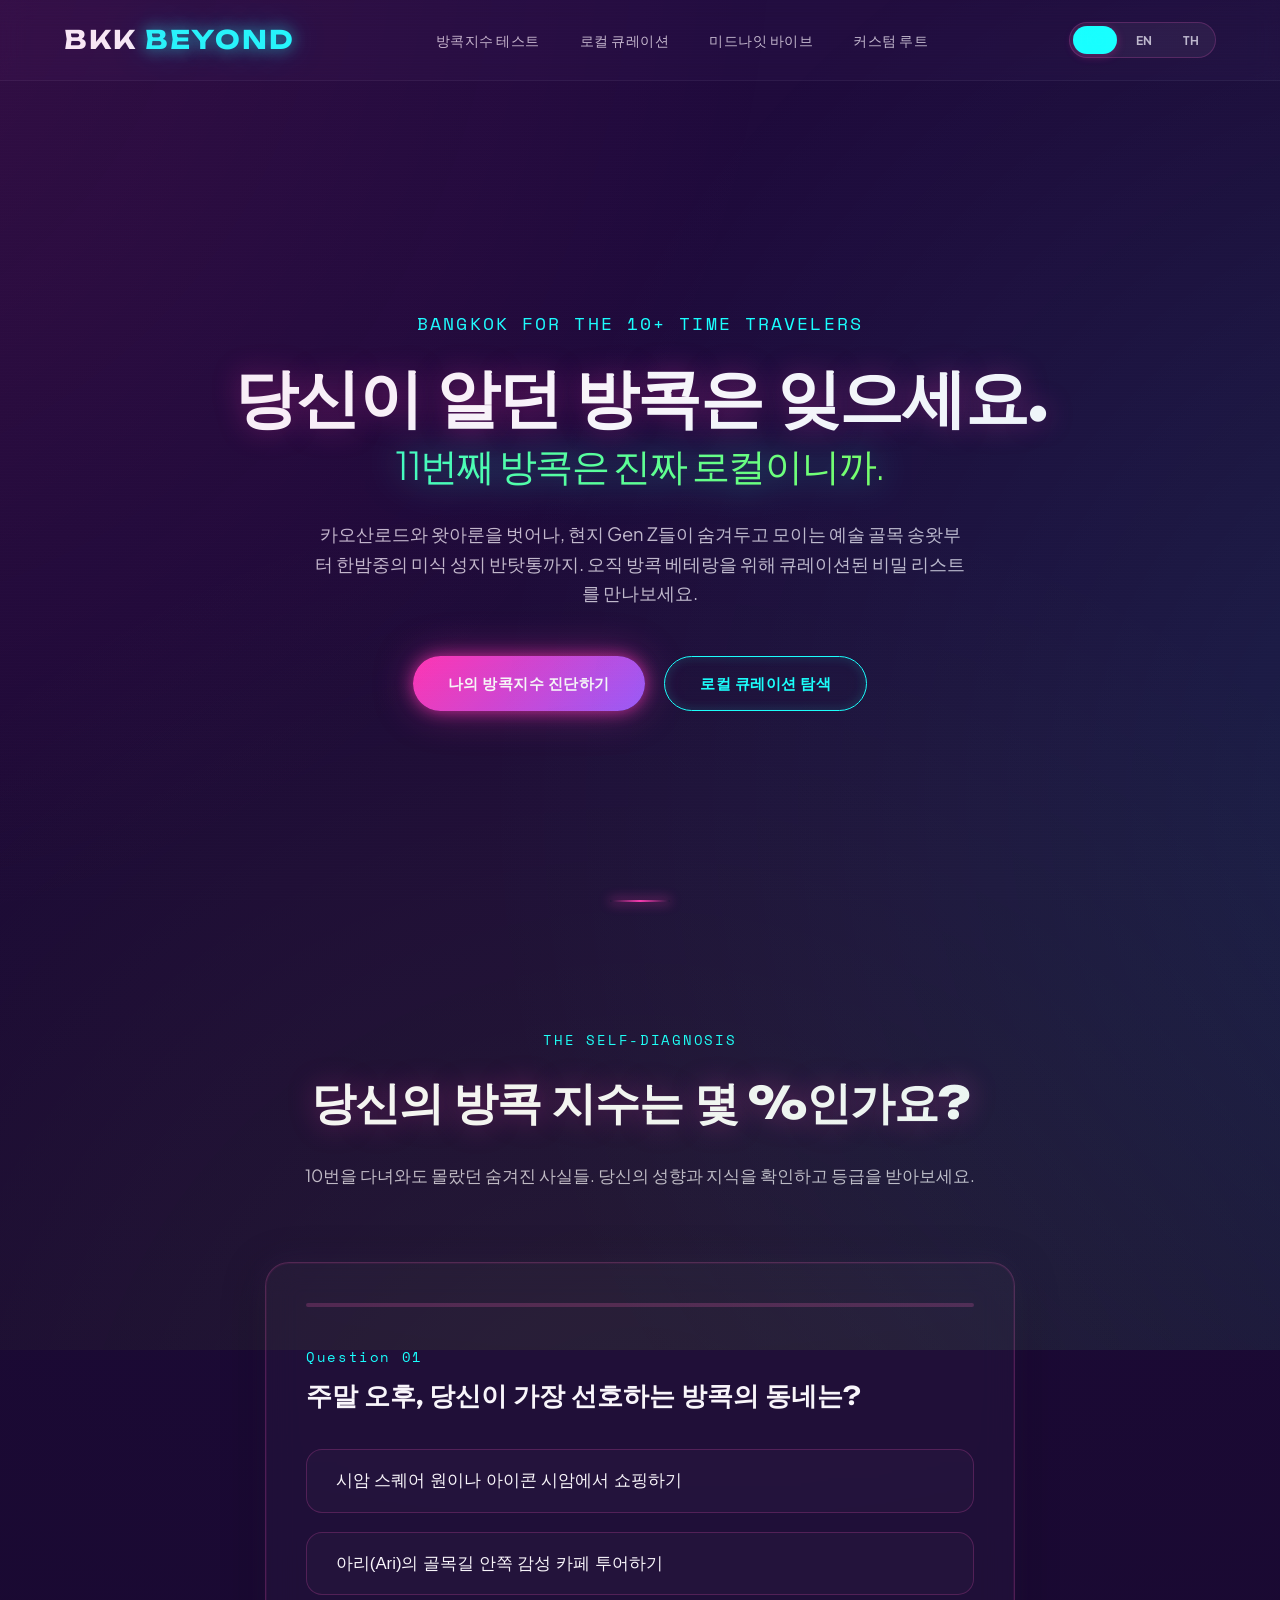
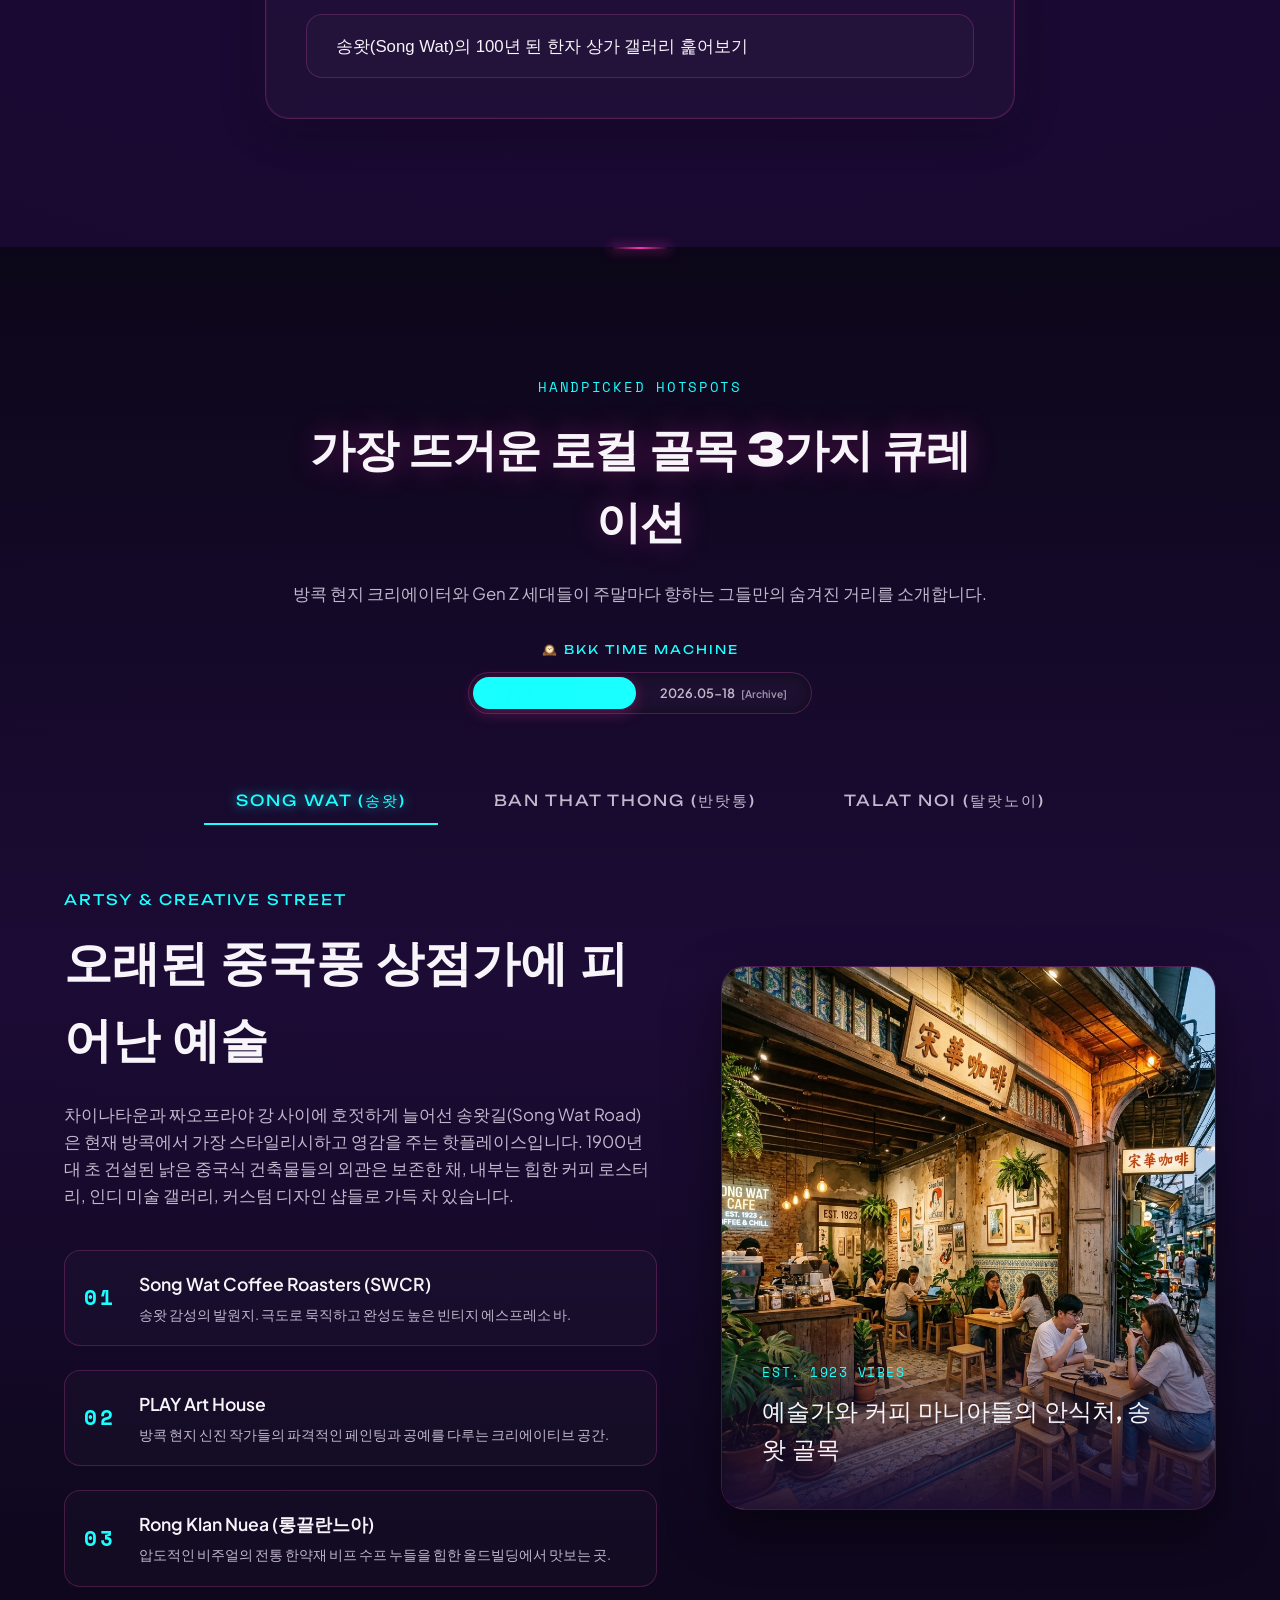
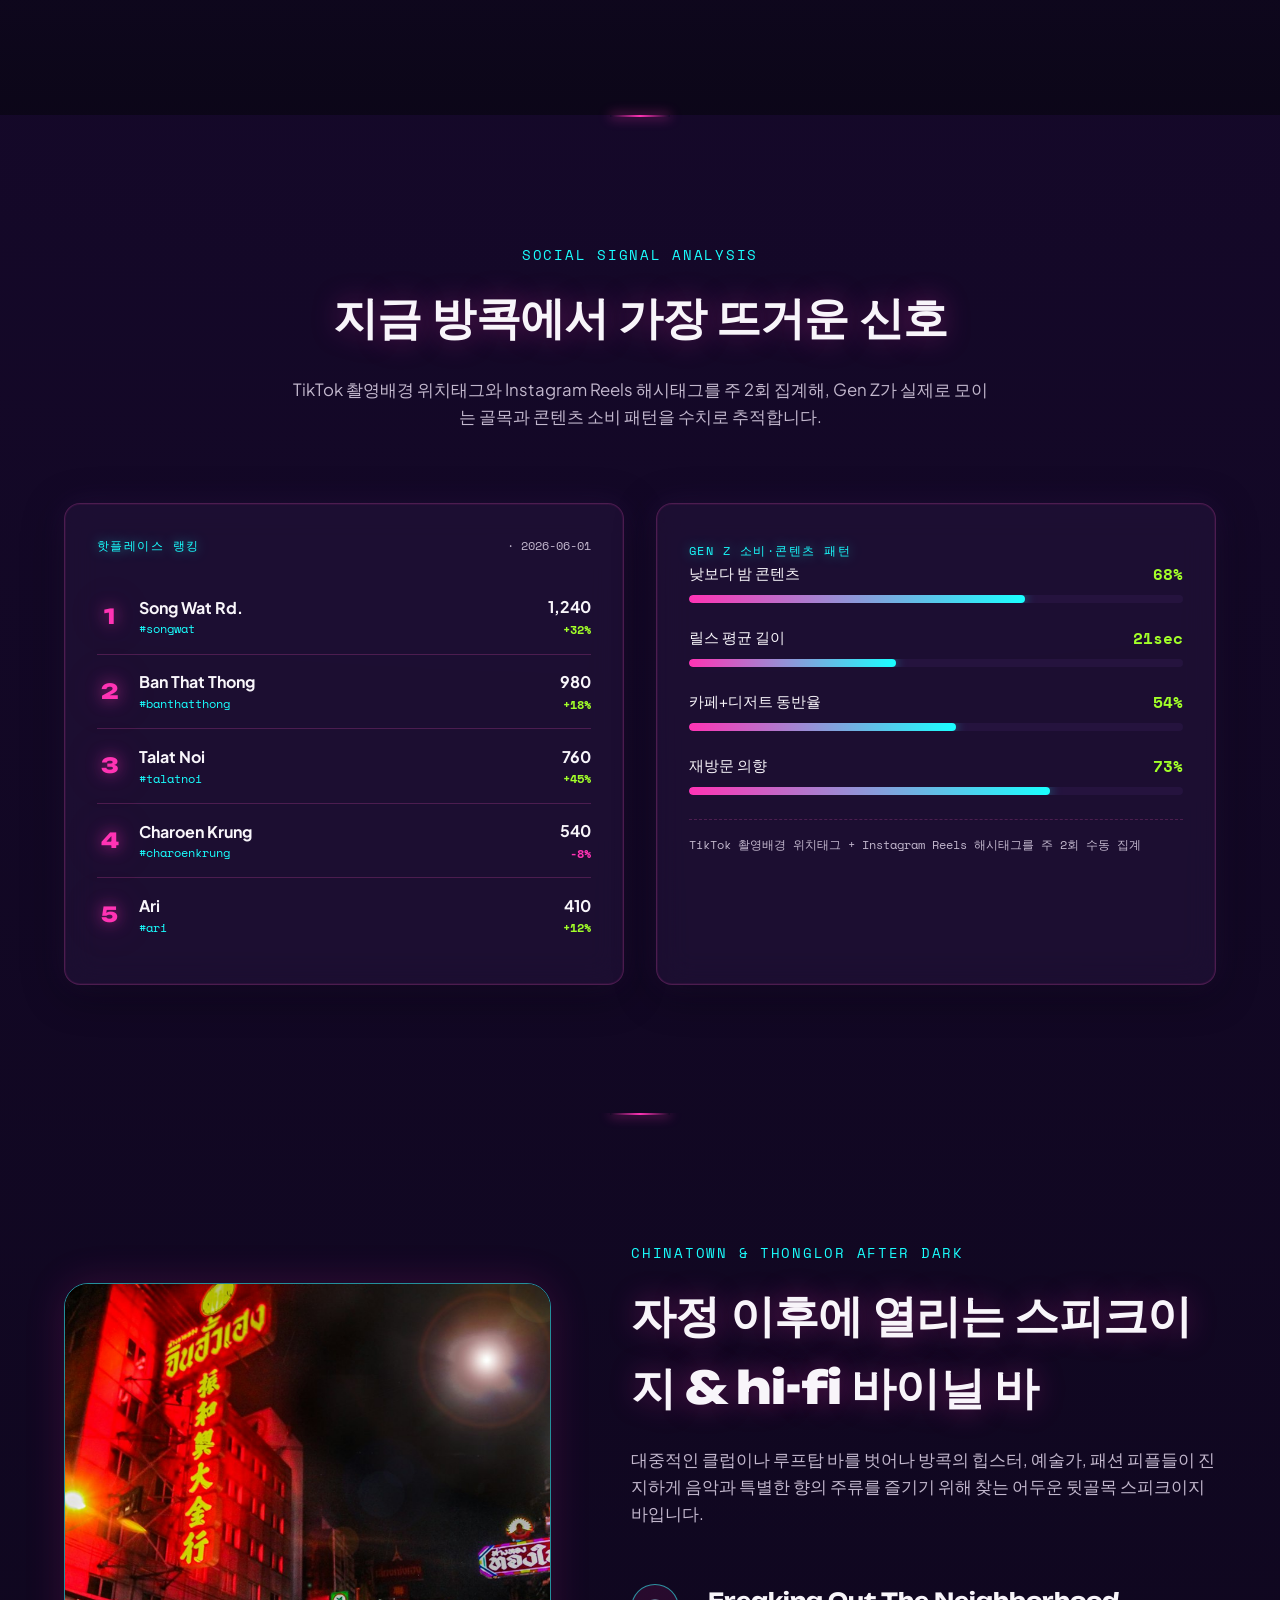
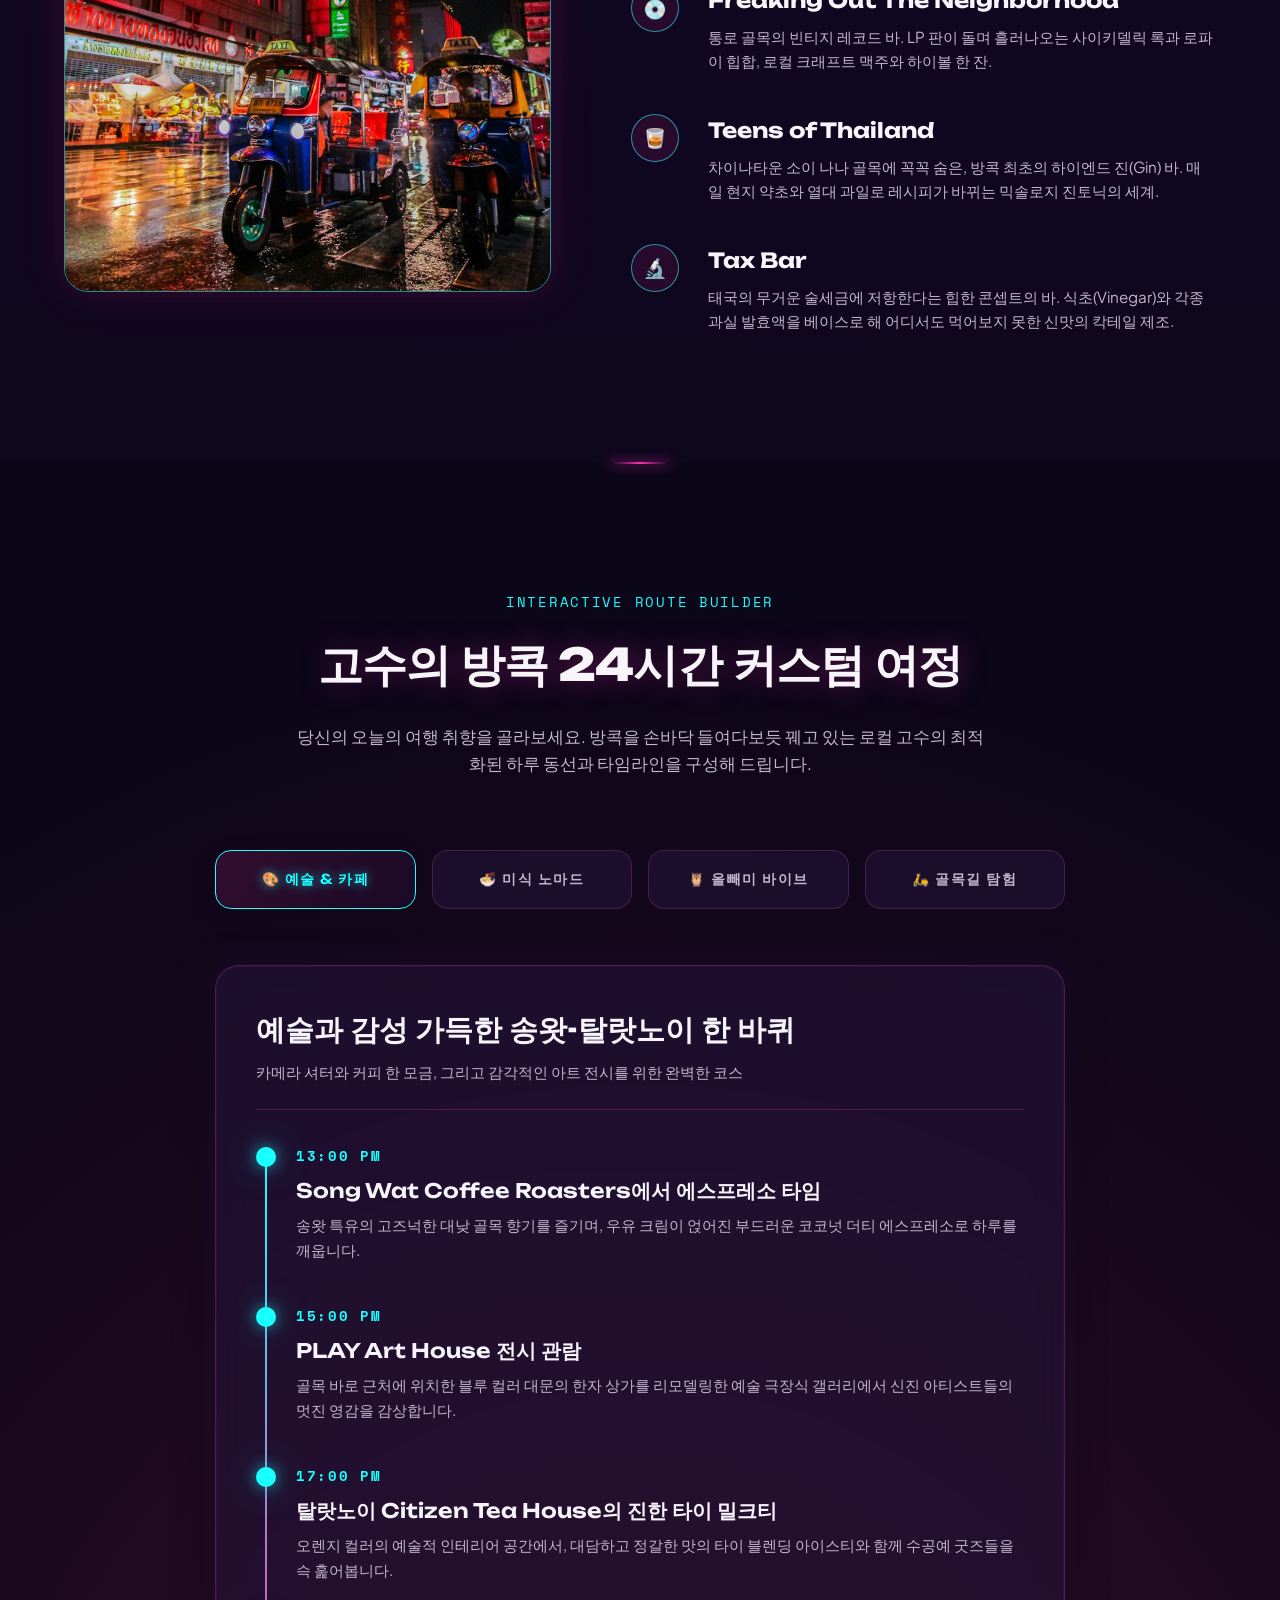
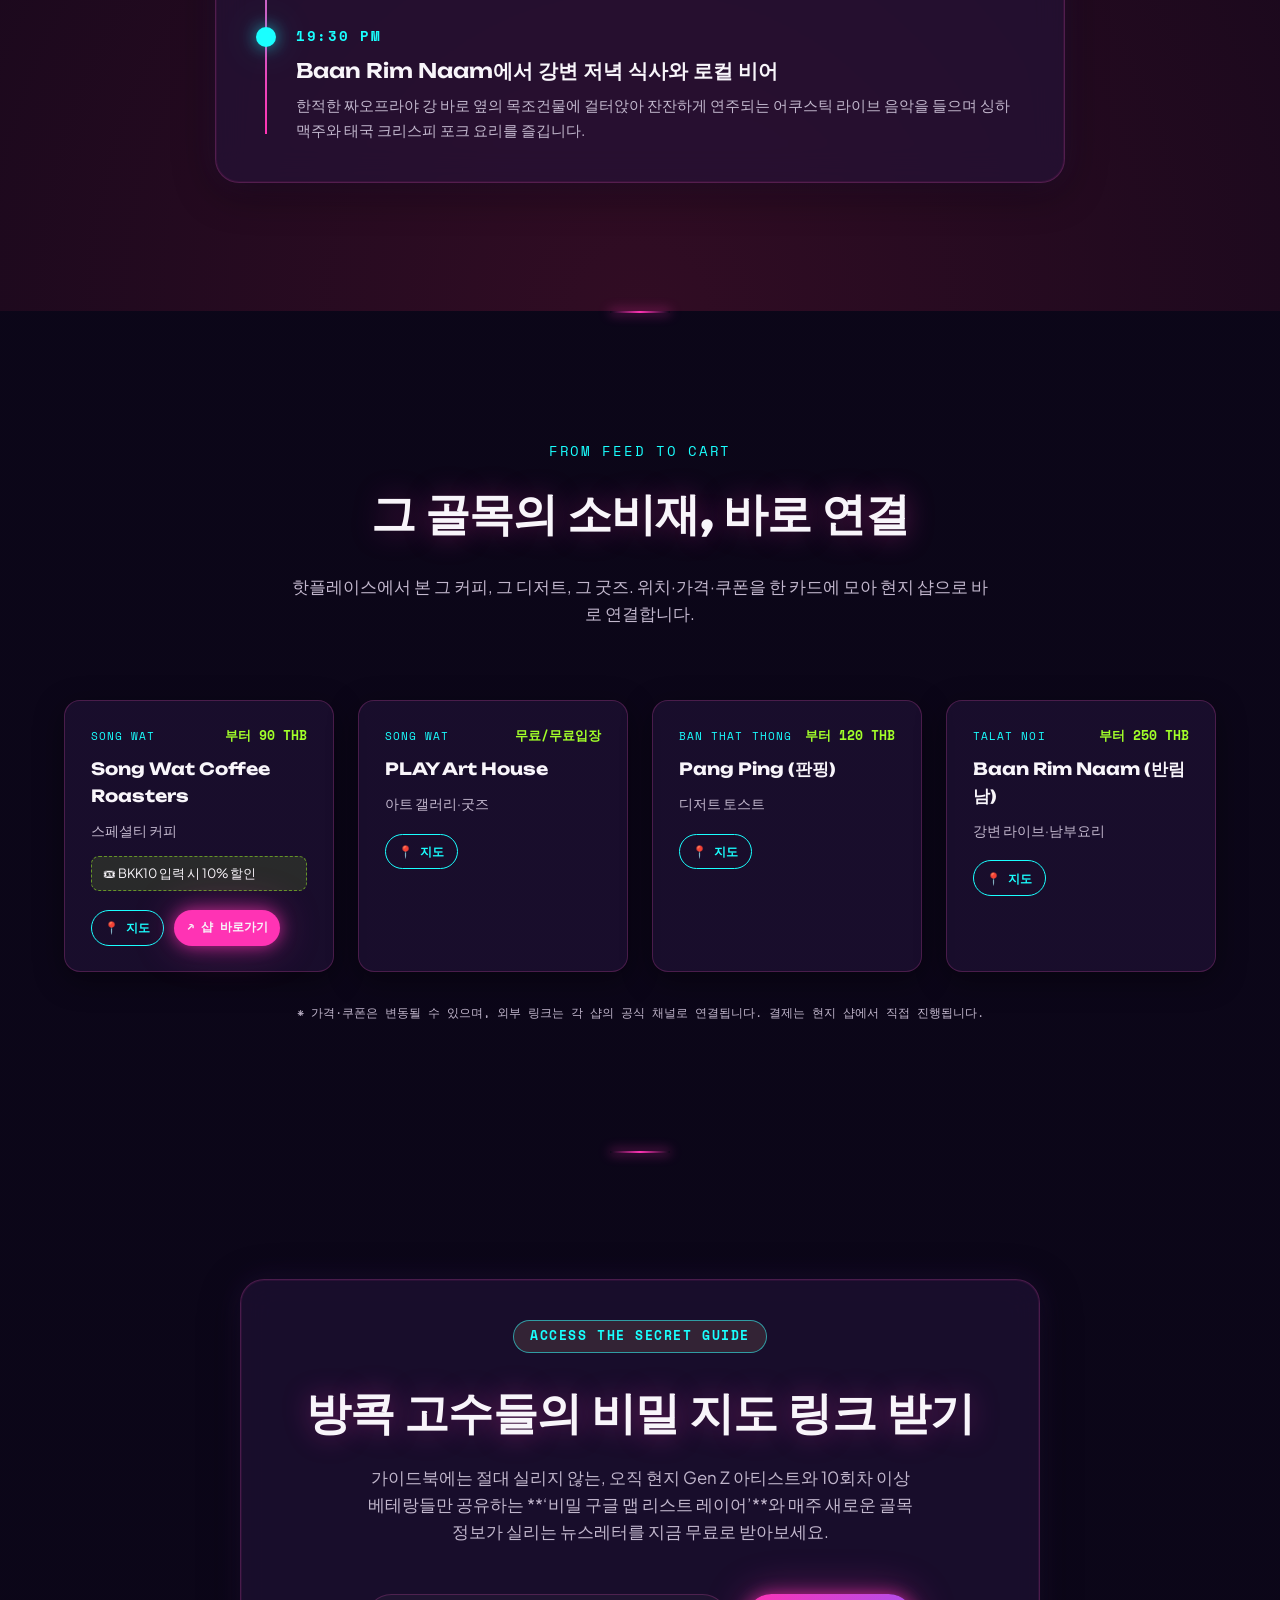
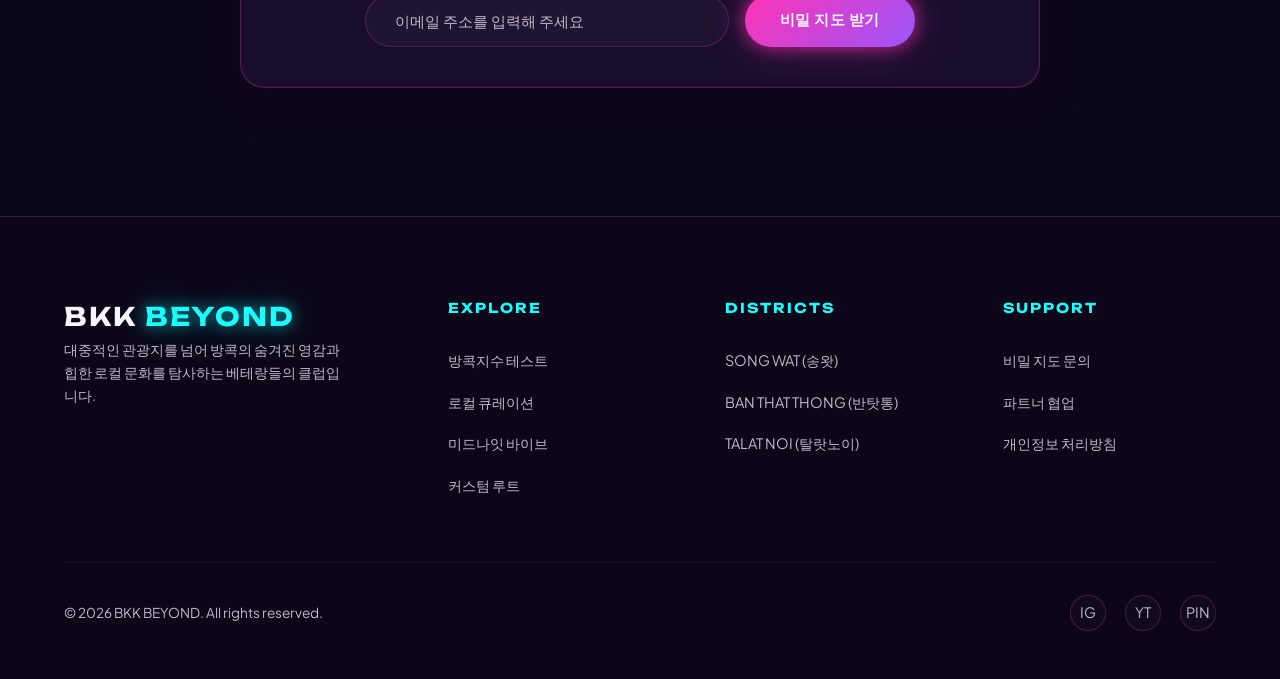
==== index.html @ 428d638b "perf: 큐레이션 이미지 JPEG 최적화 + lazy-load - songwat_street, talatnoi_alley: PNG→JPEG q80 (각 56%/53% 절감, 2." ====
<!DOCTYPE html>
<html lang="ko">
<head>
  <meta charset="UTF-8">
  <meta name="viewport" content="width=device-width, initial-scale=1.0">
  <meta name="theme-color" content="#0a0a0a">
  <meta name="robots" content="index, follow">

  <!-- ⚠️ 배포 후 실제 도메인으로 교체하세요 (절대 URL이어야 SNS 공유 썸네일이 뜹니다) -->
  <link rel="canonical" href="https://REPLACE-WITH-YOUR-DOMAIN.com/">

  <meta name="description" content="방콕 방문 10회 이상의 진짜 고수들과 힙한 Gen Z를 위한 비밀 로컬 플레이스 가이드. 당신이 알던 방콕은 잊으세요.">
  <meta name="keywords" content="방콕여행, 방콕고수, 송왓, 반탓통, 탈랏노이, 방콕로컬, 방콕힙플레이스">

  <!-- Open Graph -->
  <meta property="og:type" content="website">
  <meta property="og:site_name" content="BKK BEYOND">
  <meta property="og:locale" content="ko_KR">
  <meta property="og:locale:alternate" content="en_US">
  <meta property="og:locale:alternate" content="th_TH">
  <meta property="og:url" content="https://REPLACE-WITH-YOUR-DOMAIN.com/">
  <meta property="og:title" content="BKK BEYOND | 11번째 방콕을 위한 비밀 가이드">
  <meta property="og:description" content="흔한 관광지는 지겹다면? 방콕 고수들이 가는 진짜 힙하고 로컬한 장소들만 모았습니다.">
  <meta property="og:image" content="https://REPLACE-WITH-YOUR-DOMAIN.com/hero_bg.png">
  <meta property="og:image:alt" content="방콕 트와일라잇 리버뷰 — BKK BEYOND">

  <!-- Twitter / X -->
  <meta name="twitter:card" content="summary_large_image">
  <meta name="twitter:title" content="BKK BEYOND | 11번째 방콕을 위한 비밀 가이드">
  <meta name="twitter:description" content="흔한 관광지는 지겹다면? 방콕 고수들이 가는 진짜 힙하고 로컬한 장소들만 모았습니다.">
  <meta name="twitter:image" content="https://REPLACE-WITH-YOUR-DOMAIN.com/hero_bg.png">

  <!-- 이모지 파비콘 (외부 파일 불필요) -->
  <link rel="icon" href="data:image/svg+xml,%3Csvg xmlns='http://www.w3.org/2000/svg' viewBox='0 0 100 100'%3E%3Ctext y='.9em' font-size='90'%3E%F0%9F%8C%83%3C/text%3E%3C/svg%3E">

  <title>BKK BEYOND | 11번째 방콕을 위한 비밀 가이드</title>

  <!-- 구조화 데이터 (SEO 리치 결과) -->
  <script type="application/ld+json">
  {
    "@context": "https://schema.org",
    "@type": "WebSite",
    "name": "BKK BEYOND",
    "alternateName": "11번째 방콕을 위한 비밀 가이드",
    "url": "https://REPLACE-WITH-YOUR-DOMAIN.com/",
    "description": "방콕 방문 10회 이상의 베테랑 여행자를 위한 비밀 로컬 플레이스 큐레이션 가이드.",
    "inLanguage": ["ko", "en", "th"]
  }
  </script>

  <link rel="stylesheet" href="./style.css">
</head>
<body>

  <!-- --- HEADER --- -->
  <header class="header" id="header">
    <div class="container nav-container">
      <a href="#" class="logo" id="nav-logo">BKK <span>BEYOND</span></a>
      <nav>
        <ul class="nav-list" id="nav-list">
          <li><a href="#quiz-section" class="nav-link" data-t="nav.quiz">방콕지수 테스트</a></li>
          <li><a href="#curation-section" class="nav-link" data-t="nav.curation">로컬 큐레이션</a></li>
          <li><a href="#secrets-section" class="nav-link" data-t="nav.secrets">미드나잇 바이브</a></li>
          <li><a href="#itinerary-section" class="nav-link" data-t="nav.itinerary">커스텀 루트</a></li>
        </ul>
      </nav>
      
      <!-- Sleek Language Selector -->
      <div class="lang-selector">
        <button class="lang-btn active" data-lang="ko">KO</button>
        <button class="lang-btn" data-lang="en">EN</button>
        <button class="lang-btn" data-lang="th">TH</button>
      </div>

      <button class="hamburger" id="hamburger" aria-label="메뉴 열기">
        <span></span>
        <span></span>
        <span></span>
      </button>
    </div>
  </header>

  <main>
    <!-- --- HERO SECTION --- -->
    <section class="hero" id="hero">
      <div class="hero-background">
        <img src="./hero_bg.png" alt="Bangkok Twilight River View" class="hero-bg-img">
        <div class="hero-gradient"></div>
      </div>
      <div class="container">
        <p class="hero-subtitle" data-t="hero.subtitle">Bangkok for the 10+ time travelers</p>
        <h1 class="hero-title" data-t="hero.title">
          당신이 알던 방콕은 잊으세요.
          <span>11번째 방콕은 진짜 로컬이니까.</span>
        </h1>
        <p class="hero-description" data-t="hero.desc">
          카오산로드와 왓아룬을 벗어나, 현지 Gen Z들이 숨겨두고 모이는 예술 골목 송왓부터 한밤중의 미식 성지 반탓통까지. 오직 방콕 베테랑을 위해 큐레이션된 비밀 리스트를 만나보세요.
        </p>
        <div class="hero-buttons">
          <a href="#quiz-section" class="btn btn-primary" data-t="hero.btnQuiz">나의 방콕지수 진단하기</a>
          <a href="#curation-section" class="btn btn-secondary" data-t="hero.btnCuration">로컬 큐레이션 탐색</a>
        </div>
      </div>
    </section>

    <!-- --- QUIZ SECTION (BKK INDEX) --- -->
    <section class="quiz-section section-padding" id="quiz-section">
      <div class="container">
        <div class="section-header reveal">
          <p class="section-subtitle" data-t="quiz.subtitle">The Self-Diagnosis</p>
          <h2 class="section-title" data-t="quiz.title">당신의 방콕 지수는 몇 %인가요?</h2>
          <p class="section-description" data-t="quiz.desc">
            10번을 다녀와도 몰랐던 숨겨진 사실들. 당신의 성향과 지식을 확인하고 등급을 받아보세요.
          </p>
        </div>

        <div class="quiz-container glass-card reveal">
          <div class="quiz-progress-bar">
            <div class="quiz-progress-fill" id="quiz-progress"></div>
          </div>

          <!-- Question Cards will be injected/updated dynamically via JS in active language -->
          <div class="quiz-card active" id="quiz-question-box">
            <!-- Dynamic elements populated by app.js -->
            <span class="quiz-question-num" id="q-num">Question 01</span>
            <h3 class="quiz-question-text" id="q-text">주말 오후, 당신이 가장 선호하는 방콕의 동네는?</h3>
            <div class="quiz-options" id="q-options">
              <!-- Dynamically populated buttons -->
            </div>
          </div>

          <!-- Results -->
          <div class="quiz-result" id="quiz-result">
            <p class="result-badge" data-t="quiz.resultBadge">YOUR BKK LEVEL</p>
            <h3 class="result-title" id="result-level-title">방콕 명예 타이인</h3>
            <div class="result-score-container">
              <div class="result-score-circle">
                <span class="result-score-num" id="result-score">0</span>
                <span class="result-score-label">Points</span>
              </div>
            </div>
            <p class="result-desc" id="result-level-desc">
              이미 당신은 대중적인 명소는 꿰뚫고 로컬의 힙함을 본능적으로 찾는 방콕 고수입니다! 아래 가이드에서 당신의 감성을 저격할 성지들을 확인해보세요.
            </p>
            <button class="btn btn-primary" id="btn-restart-quiz" data-t="quiz.btnRestart">다시 테스트하기</button>
          </div>
        </div>
      </div>
    </section>

    <!-- --- CURATION SECTION (TABS) --- -->
    <section class="curation-section section-padding" id="curation-section">
      <div class="container">
        <div class="section-header reveal">
          <p class="section-subtitle" data-t="curation.subtitle">Handpicked Hotspots</p>
          <h2 class="section-title" data-t="curation.title">가장 뜨거운 로컬 골목 3가지 큐레이션</h2>
          <p class="section-description" data-t="curation.desc">
            방콕 현지 크리에이터와 Gen Z 세대들이 주말마다 향하는 그들만의 숨겨진 거리를 소개합니다.
          </p>
        </div>

        <!-- BKK Time Machine Selector -->
        <div class="time-machine-container reveal" style="margin-top: -2.5rem; margin-bottom: 4rem; text-align: center;">
          <span style="font-family: var(--font-display); font-size: 0.75rem; color: var(--color-gold); letter-spacing: 2px; text-transform: uppercase; display: block; margin-bottom: 0.8rem;">🕰️ BKK Time Machine</span>
          <div class="time-machine-dial">
            <button class="time-btn active" data-ver="current">2026.06.01 <span>[Current]</span></button>
            <button class="time-btn" data-ver="2026-05-18">2026.05-18 <span>[Archive]</span></button>
          </div>
        </div>

        <div class="curation-tabs reveal">
          <button class="tab-btn active" data-tab="songwat" data-t="curation.tabSongwat">SONG WAT (송왓)</button>
          <button class="tab-btn" data-tab="banthatthong" data-t="curation.tabBanthatthong">BAN THAT THONG (반탓통)</button>
          <button class="tab-btn" data-tab="talatnoi" data-t="curation.tabTalatnoi">TALAT NOI (탈랏노이)</button>
        </div>

        <div class="curation-content reveal">
          <!-- Tab 1: Song Wat -->
          <div class="tab-panel active" id="tab-songwat">
            <div class="district-showcase">
              <div class="district-info">
                <span class="district-tagline" data-t="curation.songwatTagline">Artsy & Creative Street</span>
                <h3 class="district-title" data-t="curation.songwatTitle">오래된 중국풍 상점가에 피어난 예술</h3>
                <p class="district-desc" data-t="curation.songwatDesc">
                  차이나타운과 짜오프라야 강 사이에 호젓하게 늘어선 송왓길(Song Wat Road)은 현재 방콕에서 가장 스타일리시하고 영감을 주는 핫플레이스입니다. 1900년대 초 건설된 낡은 중국식 건축물들의 외관은 보존한 채, 내부는 힙한 커피 로스터리, 인디 미술 갤러리, 커스텀 디자인 샵들로 가득 차 있습니다.
                </p>
                <div class="spot-cards-list">
                  <div class="spot-mini-card">
                    <span class="spot-num">01</span>
                    <div class="spot-detail">
                      <h4 data-t="curation.songwatSpot1Title">Song Wat Coffee Roasters (SWCR)</h4>
                      <p data-t="curation.songwatSpot1Desc">송왓 감성의 발원지. 극도로 묵직하고 완성도 높은 빈티지 에스프레소 바.</p>
                    </div>
                  </div>
                  <div class="spot-mini-card">
                    <span class="spot-num">02</span>
                    <div class="spot-detail">
                      <h4 data-t="curation.songwatSpot2Title">PLAY Art House</h4>
                      <p data-t="curation.songwatSpot2Desc">방콕 현지 신진 작가들의 파격적인 페인팅과 공예를 다루는 크리에이티브 공간.</p>
                    </div>
                  </div>
                  <div class="spot-mini-card">
                    <span class="spot-num">03</span>
                    <div class="spot-detail">
                      <h4 data-t="curation.songwatSpot3Title">Rong Klan Nuea (롱끌란느아)</h4>
                      <p data-t="curation.songwatSpot3Desc">압도적인 비주얼의 전통 한약재 비프 수프 누들을 힙한 올드빌딩에서 맛보는 곳.</p>
                    </div>
                  </div>
                </div>
              </div>
              <div class="district-media">
                <img src="./songwat_street.jpg" alt="Song Wat Hip Cafe" class="district-img" loading="lazy">
                <div class="media-overlay">
                  <span class="media-tag" data-t="curation.songwatMediaTag">Est. 1923 Vibes</span>
                  <span class="media-caption" data-t="curation.songwatMediaCaption">예술가와 커피 마니아들의 안식처, 송왓 골목</span>
                </div>
              </div>
            </div>
          </div>

          <!-- Tab 2: Ban That Thong -->
          <div class="tab-panel" id="tab-banthatthong">
            <div class="district-showcase">
              <div class="district-info">
                <span class="district-tagline" data-t="curation.banTagline">Gen Z Midnight Gastronomy</span>
                <h3 class="district-title" data-t="curation.banTitle">자정을 넘긴 한밤중의 미식 카니발</h3>
                <p class="district-desc" data-t="curation.banDesc">
                  야오와랏의 번잡한 외국 관광객 인파가 피곤하다면 바로 이곳입니다. 쭐랄롱꼰 대학교 인근의 반탓통(Ban That Thong)은 저녁 4시부터 활기를 띠기 시작해 새벽까지 현지 젊은이들이 야식과 달콤한 디저트를 찾아 끝없이 대기 줄을 형성하는 활기찬 진짜 로컬 먹자골목입니다.
                </p>
                <div class="spot-cards-list">
                  <div class="spot-mini-card">
                    <span class="spot-num">01</span>
                    <div class="spot-detail">
                      <h4 data-t="curation.banSpot1Title">Nueng Nom Nua (능놈느아)</h4>
                      <p data-t="curation.banSpot1Desc">버터 풍미 가득한 촉촉 쫄깃한 두꺼운 토스트에 홈메이드 판단 커스터드를 찍어 먹는 긴 대기 필수 맛집.</p>
                    </div>
                  </div>
                  <div class="spot-mini-card">
                    <span class="spot-num">02</span>
                    <div class="spot-detail">
                      <h4 data-t="curation.banSpot2Title">Jeh O Chula (제오쭐라)</h4>
                      <p data-t="curation.banSpot2Desc">미슐랭 빕구르망의 끝판왕. 자정 근처에만 파는 궁극의 대형 해물 똠얌 라면.</p>
                    </div>
                  </div>
                  <div class="spot-mini-card">
                    <span class="spot-num">03</span>
                    <div class="spot-detail">
                      <h4 data-t="curation.banSpot3Title">Ann Guay Tiew Kua Gai</h4>
                      <p data-t="curation.banSpot3Desc">바삭하게 튀기듯 볶아낸 태국식 치킨 에그 누들의 진수, 현지인들의 소울푸드.</p>
                    </div>
                  </div>
                </div>
              </div>
              <div class="district-media">
                <img src="./banthatthong_food.png" alt="Ban That Thong Food" class="district-img">
                <div class="media-overlay">
                  <span class="media-tag" data-t="curation.banMediaTag">Sweet & Spicy Street</span>
                  <span class="media-caption" data-t="curation.banMediaCaption">판단 잼을 가득 얹은 도톰한 브리오슈 토스트</span>
                </div>
              </div>
            </div>
          </div>

          <!-- Tab 3: Talat Noi -->
          <div class="tab-panel" id="tab-talat">
            <div class="district-showcase">
              <div class="district-info">
                <span class="district-tagline" data-t="curation.talatTagline">Retro Heritage & Alleys</span>
                <h3 class="district-title" data-t="curation.talatTitle">녹슨 엔진 기계들과 빈티지 벽화 사이로</h3>
                <p class="district-desc" data-t="curation.talatDesc">
                  방콕에서 가장 오래된 역사를 자랑하는 주거 지역 중 하나인 탈랏노이(Talat Noi)는 낡은 자동차 엔진 부품과 기름 냄새가 가득한 골목길에 인스타그램용 벽화, 모던 찻집, 숨겨진 뷰 카페들이 얽혀 있는 놀랍고 독특한 대조의 공간입니다.
                </p>
                <div class="spot-cards-list">
                  <div class="spot-mini-card">
                    <span class="spot-num">01</span>
                    <div class="spot-detail">
                      <h4 data-t="curation.talatSpot1Title">Citizen Tea House</h4>
                      <p data-t="curation.talatSpot1Desc">태국의 전통 수제 텍스타일 소품과 진한 시그니처 타이 밀크티를 파는 극도의 힙 오렌지 인테리어 찻집.</p>
                    </div>
                  </div>
                  <div class="spot-mini-card">
                    <span class="spot-num">02</span>
                    <div class="spot-detail">
                      <h4 data-t="curation.talatSpot2Title">Mother Roaster</h4>
                      <p data-t="curation.talatSpot2Desc">엔진 기계 부품이 산더미처럼 쌓인 1층 골목 구석을 올라가면 나타나는, 노년의 바리스타가 내려주는 감동적인 핸드드립 전문점.</p>
                    </div>
                  </div>
                  <div class="spot-mini-card">
                    <span class="spot-num">03</span>
                    <div class="spot-detail">
                      <h4 data-t="curation.talatSpot3Title">Baan Rim Naam (반림남)</h4>
                      <p data-t="curation.talatSpot3Desc">버려진 창고를 로컬 라이브 음악과 전통 태국 남부 요리가 함께하는 강변 힐링 명소로 탈바꿈한 예술 공간.</p>
                    </div>
                  </div>
                </div>
              </div>
              <div class="district-media">
                <img src="./talatnoi_alley.jpg" alt="Talat Noi Alley" class="district-img" loading="lazy">
                <div class="media-overlay">
                  <span class="media-tag" data-t="curation.talatMediaTag">Slow-Paced Alleyway</span>
                  <span class="media-caption" data-t="curation.talatMediaCaption">시간이 느리게 흐르는 골목, 노란 베스파와 오페라 벽화</span>
                </div>
              </div>
            </div>
          </div>
        </div>
      </div>
    </section>

    <!-- --- TRENDS SECTION (#2 소셜 메타데이터 분석) --- -->
    <section class="trends-section section-padding" id="trends-section">
      <div class="container">
        <div class="section-header reveal">
          <p class="section-subtitle" data-t="trends.subtitle">Social Signal Analysis</p>
          <h2 class="section-title" data-t="trends.title">지금 방콕에서 가장 뜨거운 신호</h2>
          <p class="section-description" data-t="trends.desc">
            TikTok 촬영배경 위치태그와 Instagram Reels 해시태그를 주 2회 집계해, Gen Z가 실제로 모이는 골목과 콘텐츠 소비 패턴을 수치로 추적합니다.
          </p>
        </div>

        <div class="trends-grid reveal">
          <!-- 좌: 핫플레이스 랭킹 (동적 주입) -->
          <div class="trends-rank glass-card">
            <div class="trends-card-head">
              <span class="trends-card-label" data-t="trends.rankTitle">Hotspot Ranking</span>
              <span class="trends-updated" id="trends-updated"></span>
            </div>
            <ul class="trends-rank-list" id="trends-rank-list">
              <!-- app.js가 hotspots 주입 -->
            </ul>
          </div>

          <!-- 우: Gen Z 소비/콘텐츠 패턴 (동적 주입) -->
          <div class="trends-patterns glass-card">
            <span class="trends-card-label" data-t="trends.patternTitle">Gen Z Consumption Patterns</span>
            <div class="trends-pattern-list" id="trends-pattern-list">
              <!-- app.js가 patterns 주입 -->
            </div>
            <p class="trends-source" id="trends-source"></p>
          </div>
        </div>
      </div>
    </section>

    <!-- --- MIDNIGHT SECRETS SECTION --- -->
    <section class="secrets-section section-padding" id="secrets-section">
      <div class="container">
        <div class="secrets-grid">
          <div class="secrets-media reveal">
            <span class="secrets-badge-floating" data-t="secrets.badge">Nocturnal Exclusives</span>
            <img src="./hero_bg.png" alt="Chinatown Neon Night" class="secrets-img">
          </div>
          <div class="secrets-content">
            <div class="section-header reveal" style="text-align: left; margin-bottom: 3.5rem;">
              <p class="section-subtitle" data-t="secrets.subtitle">Chinatown & Thonglor After Dark</p>
              <h2 class="section-title" data-t="secrets.title">자정 이후에 열리는 스피크이지 & hi-fi 바이닐 바</h2>
              <p class="section-description" data-t="secrets.desc">
                대중적인 클럽이나 루프탑 바를 벗어나 방콕의 힙스터, 예술가, 패션 피플들이 진지하게 음악과 특별한 향의 주류를 즐기기 위해 찾는 어두운 뒷골목 스피크이지 바입니다.
              </p>
            </div>

            <div class="secrets-list reveal">
              <div class="secret-item">
                <div class="secret-icon">💿</div>
                <div class="secret-item-detail">
                  <h4 data-t="secrets.spot1Title">Freaking Out The Neighborhood</h4>
                  <p data-t="secrets.spot1Desc">통로 골목의 빈티지 레코드 바. LP 판이 돌며 흘러나오는 사이키델릭 록과 로파이 힙합, 로컬 크래프트 맥주와 하이볼 한 잔.</p>
                </div>
              </div>
              <div class="secret-item">
                <div class="secret-icon">🥃</div>
                <div class="secret-item-detail">
                  <h4 data-t="secrets.spot2Title">Teens of Thailand</h4>
                  <p data-t="secrets.spot2Desc">차이나타운 소이 나나 골목에 꼭꼭 숨은, 방콕 최초의 하이엔드 진(Gin) 바. 매일 현지 약초와 열대 과일로 레시피가 바뀌는 믹솔로지 진토닉의 세계.</p>
                </div>
              </div>
              <div class="secret-item">
                <div class="secret-icon">🔬</div>
                <div class="secret-item-detail">
                  <h4 data-t="secrets.spot3Title">Tax Bar</h4>
                  <p data-t="secrets.spot3Desc">태국의 무거운 술세금에 저항한다는 힙한 콘셉트의 바. 식초(Vinegar)와 각종 과실 발효액을 베이스로 해 어디서도 먹어보지 못한 신맛의 칵테일 제조.</p>
                </div>
              </div>
            </div>
          </div>
        </div>
      </div>
    </section>

    <!-- --- ITINERARY GENERATOR --- -->
    <section class="itinerary-section section-padding" id="itinerary-section">
      <div class="container">
        <div class="section-header reveal">
          <p class="section-subtitle" data-t="itinerary.subtitle">Interactive Route Builder</p>
          <h2 class="section-title" data-t="itinerary.title">고수의 방콕 24시간 커스텀 여정</h2>
          <p class="section-description" data-t="itinerary.desc">
            당신의 오늘의 여행 취향을 골라보세요. 방콕을 손바닥 들여다보듯 꿰고 있는 로컬 고수의 최적화된 하루 동선과 타임라인을 구성해 드립니다.
          </p>
        </div>

        <div class="itinerary-box reveal">
          <div class="itinerary-selector">
            <button class="select-btn active" data-style="artsy" data-t="itinerary.btnArtsy">🎨 예술 & 카페</button>
            <button class="select-btn" data-style="foodie" data-t="itinerary.btnFoodie">🍜 미식 노마드</button>
            <button class="select-btn" data-style="night" data-t="itinerary.btnNight">🦉 올빼미 바이브</button>
            <button class="select-btn" data-style="heritage" data-t="itinerary.btnHeritage">🛵 골목길 탐험</button>
          </div>

          <div class="itinerary-results glass-card" id="itinerary-results-box">
            <!-- Dynamic Schedule elements populated by app.js in active language -->
          </div>
        </div>
      </div>
    </section>

    <!-- --- SHOPS / COMMERCE SECTION (#4 소비재-샵 연결) --- -->
    <section class="shops-section section-padding" id="shops-section">
      <div class="container">
        <div class="section-header reveal">
          <p class="section-subtitle" data-t="shops.subtitle">From Feed to Cart</p>
          <h2 class="section-title" data-t="shops.title">그 골목의 소비재, 바로 연결</h2>
          <p class="section-description" data-t="shops.desc">
            핫플레이스에서 본 그 커피, 그 디저트, 그 굿즈. 위치·가격·쿠폰을 한 카드에 모아 현지 샵으로 바로 연결합니다.
          </p>
        </div>

        <div class="shops-grid reveal" id="shops-grid">
          <!-- app.js가 shops 카드 주입 -->
        </div>
        <p class="shops-disclaimer" data-t="shops.disclaimer">
          * 가격·쿠폰은 변동될 수 있으며, 외부 링크는 각 샵의 공식 채널로 연결됩니다. 결제는 현지 샵에서 직접 진행됩니다.
        </p>
      </div>
    </section>

    <!-- --- NEWSLETTER SECTION --- -->
    <section class="newsletter-section section-padding" id="newsletter-section">
      <div class="container">
        <div class="newsletter-box glass-card reveal">
          <span class="badge" style="margin-bottom: 1.5rem;" data-t="newsletter.badge">Access the Secret Guide</span>
          <h2 class="newsletter-title font-serif" data-t="newsletter.title">방콕 고수들의 비밀 지도 링크 받기</h2>
          <p class="newsletter-desc" data-t="newsletter.desc">
            가이드북에는 절대 실리지 않는, 오직 현지 Gen Z 아티스트와 10회차 이상 베테랑들만 공유하는 **‘비밀 구글 맵 리스트 레이어’**와 매주 새로운 골목 정보가 실리는 뉴스레터를 지금 무료로 받아보세요.
          </p>
          <form class="newsletter-form" id="newsletter-form">
            <input type="email" class="newsletter-input" placeholder="이메일 주소를 입력해 주세요" required id="user-email">
            <button type="submit" class="btn btn-primary" data-t="newsletter.btn">비밀 지도 받기</button>
          </form>
          <div class="form-message" id="form-msg"></div>
        </div>
      </div>
    </section>
  </main>

  <!-- --- FOOTER --- -->
  <footer class="footer">
    <div class="container">
      <div class="footer-grid">
        <div class="footer-about">
          <a href="#" class="logo">BKK <span>BEYOND</span></a>
          <p data-t="footer.about">대중적인 관광지를 넘어 방콕의 숨겨진 영감과 힙한 로컬 문화를 탐사하는 베테랑들의 클럽입니다.</p>
        </div>
        <div>
          <h4 class="footer-col-title" data-t="footer.exploreTitle">Explore</h4>
          <ul class="footer-links">
            <li><a href="#quiz-section" class="footer-link" data-t="nav.quiz">방콕지수 테스트</a></li>
            <li><a href="#curation-section" class="footer-link" data-t="nav.curation">로컬 큐레이션</a></li>
            <li><a href="#secrets-section" class="footer-link" data-t="nav.secrets">미드나잇 라이프</a></li>
            <li><a href="#itinerary-section" class="footer-link" data-t="nav.itinerary">24시간 루트</a></li>
          </ul>
        </div>
        <div>
          <h4 class="footer-col-title" data-t="footer.districtsTitle">Districts</h4>
          <ul class="footer-links">
            <li><a href="#curation-section" class="footer-link" data-t="curation.tabSongwat">송왓 (Song Wat)</a></li>
            <li><a href="#curation-section" class="footer-link" data-t="curation.tabBanthatthong">반탓통 (Ban That Thong)</a></li>
            <li><a href="#curation-section" class="footer-link" data-t="curation.tabTalatnoi">탈랏노이 (Talat Noi)</a></li>
          </ul>
        </div>
        <div>
          <h4 class="footer-col-title" data-t="footer.supportTitle">Support</h4>
          <ul class="footer-links">
            <li><a href="#" class="footer-link" data-t="footer.supportLink1">비밀 지도 문의</a></li>
            <li><a href="#" class="footer-link" data-t="footer.supportLink2">파트너 협업</a></li>
            <li><a href="#" class="footer-link" data-t="footer.supportLink3">개인정보 처리방침</a></li>
          </ul>
        </div>
      </div>
      <div class="footer-bottom">
        <p class="copyright">&copy; 2026 BKK BEYOND. All rights reserved.</p>
        <div class="footer-socials">
          <a href="#" class="social-link" aria-label="Instagram">IG</a>
          <a href="#" class="social-link" aria-label="YouTube">YT</a>
          <a href="#" class="social-link" aria-label="Pinterest">PIN</a>
        </div>
      </div>
    </div>
  </footer>

  <script id="bkk-data" type="application/json">
  {"current":{"version":"2026-06-01","theme":{"ko":"6월 1주차: 판단 디저트와 차이나타운 믹솔로지의 습격","en":"June 1st Week: Pandan Custard Toast & Chinatown Mixology","th":"มิถุนายน สัปดาห์ที่ 1: ขนมปังปิ้งสังขยาใบเตยและบาร์สมุนไพร"},"translations":{"ko":{"curation.songwatTagline":"Artsy & Creative Street","curation.songwatTitle":"오래된 중국풍 상점가에 피어난 예술","curation.songwatDesc":"차이나타운과 짜오프라야 강 사이에 호젓하게 늘어선 송왓길(Song Wat Road)은 현재 방콕에서 가장 스타일리시하고 영감을 주는 핫플레이스입니다. 1900년대 초 건설된 낡은 중국식 건축물들의 외관은 보존한 채, 내부는 힙한 커피 로스터리, 인디 미술 갤러리, 커스텀 디자인 샵들로 가득 차 있습니다.","curation.songwatSpot1Title":"Song Wat Coffee Roasters (SWCR)","curation.songwatSpot1Desc":"송왓 감성의 발원지. 극도로 묵직하고 완성도 높은 빈티지 에스프레소 바.","curation.songwatSpot2Title":"PLAY Art House","curation.songwatSpot2Desc":"방콕 현지 신진 작가들의 파격적인 페인팅과 공예를 다루는 크리에이티브 공간.","curation.songwatSpot3Title":"Rong Klan Nuea (롱끌란느아)","curation.songwatSpot3Desc":"압도적인 비주얼의 전통 한약재 비프 수프 누들을 힙한 올드빌딩에서 맛보는 곳.","curation.songwatMediaTag":"Est. 1923 Vibes","curation.songwatMediaCaption":"예술가와 커피 마니아들의 안식처, 송왓 골목","curation.banTagline":"Gen Z Midnight Gastronomy","curation.banTitle":"자정을 넘긴 한밤중의 미식 카니발","curation.banDesc":"야오와랏의 번잡한 외국 관광객 인파가 피곤하다면 바로 이곳입니다. 쭐랄롱꼰 대학교 인근의 반탓통(Ban That Thong)은 저녁 4시부터 활기를 띠기 시작해 새벽까지 현지 젊은이들이 야식과 달콤한 디저트를 찾아 끝없이 대기 줄을 형성하는 활기찬 진짜 로컬 먹자골목입니다.","curation.banSpot1Title":"Nueng Nom Nua (능놈느아)","curation.banSpot1Desc":"버터 풍미 가득한 촉촉 쫄깃한 두꺼운 토스트에 홈메이드 판단 커스터드를 찍어 먹는 긴 대기 필수 맛집.","curation.banSpot2Title":"Jeh O Chula (제오쭐라)","curation.banSpot2Desc":"미슐랭 빕구르망의 끝판왕. 자정 근처에만 파는 궁극의 대형 해물 똠얌 라면.","curation.banSpot3Title":"Ann Guay Tiew Kua Gai","curation.banSpot3Desc":"바삭하게 튀기듯 볶아낸 태국식 치킨 에그 누들의 진수, 현지인들의 소울푸드.","curation.banMediaTag":"Sweet & Spicy Street","curation.banMediaCaption":"판단 잼을 가득 얹은 도톰한 브리오슈 토스트","curation.talatTagline":"Retro Heritage & Alleys","curation.talatTitle":"녹슨 엔진 기계들과 빈티지 벽화 사이로","curation.talatDesc":"방콕에서 가장 오래된 역사를 자랑하는 주거 지역 중 하나인 탈랏노이(Talat Noi)는 낡은 자동차 엔진 부품과 기름 냄새가 가득한 골목길에 인스타그램용 벽화, 모던 찻집, 숨겨진 뷰 카페들이 얽혀 있는 놀랍고 독특한 대조의 공간입니다.","curation.talatSpot1Title":"Citizen Tea House","curation.talatSpot1Desc":"태국의 전통 수제 텍스타일 소품과 진한 시그니처 타이 밀크티를 파는 극도의 힙 오렌지 인테리어 찻집.","curation.talatSpot2Title":"Mother Roaster","curation.talatSpot2Desc":"엔진 기계 부품이 산더미처럼 쌓인 1층 골목 구석을 올라가면 나타나는, 노년의 바리스타가 내려주는 감동적인 핸드드립 전문점.","curation.talatSpot3Title":"Baan Rim Naam (반림남)","curation.talatSpot3Desc":"버려진 창고를 로컬 라이브 음악과 전통 태국 남부 요리가 함께하는 강변 힐링 명소로 탈바꿈한 예술 공간.","curation.talatMediaTag":"Slow-Paced Alleyway","curation.talatMediaCaption":"시간이 느리게 흐르는 골목, 노란 베스파와 오페라 벽화"},"en":{"curation.songwatTagline":"Artsy & Creative Street","curation.songwatTitle":"Art Blooming in Historic Shophouses","curation.songwatDesc":"Stretching between Chinatown and Chao Phraya River, Song Wat Road is currently the most stylish and inspiring hotspot in Bangkok. Preserving the old century-old Chinese exterior, it houses hip coffee roasteries, indie art galleries, and custom design shops.","curation.songwatSpot1Title":"Song Wat Coffee Roasters (SWCR)","curation.songwatSpot1Desc":"The origin of Song Wat vibe. Extremely rich and precise vintage espresso bar.","curation.songwatSpot2Title":"PLAY Art House","curation.songwatSpot2Desc":"A creative space showcasing paintings and crafts from emerging local artists.","curation.songwatSpot3Title":"Rong Klan Nuea","curation.songwatSpot3Desc":"A trendy beef noodle shop serving medicinal broth in a beautifully preserved shophouse.","curation.songwatMediaTag":"Est. 1923 Vibes","curation.songwatMediaCaption":"A sanctuary for artists and coffee lovers, Song Wat","curation.banTagline":"Gen Z Midnight Gastronomy","curation.banTitle":"Midnight Feast Beyond Twelve","curation.banDesc":"If the crowds of Yaowarat feel exhausting, this is your place. Located near Chulalongkorn University, Ban That Thong comes alive from 4 PM, with young locals lining up until late night for midnight treats, desserts, and savory street food.","curation.banSpot1Title":"Nueng Nom Nua","curation.banSpot1Desc":"Famous sweet shop. Thick toasted brioche bread dipped in homemade warm pandan custard.","curation.banSpot2Title":"Jeh O Chula","curation.banSpot2Desc":"The ultimate Michelin Bib Gourmand. Iconic late-night giant seafood tom yum mama noodles.","curation.banSpot3Title":"Ann Guay Tiew Kua Gai","curation.banSpot3Desc":"Crispy pan-fried chicken rice noodles, a perfect comfort food for Bangkok locals.","curation.banMediaTag":"Sweet & Spicy Street","curation.banMediaCaption":"Thick brioche toast topped with delicious warm pandan dip","curation.talatTagline":"Retro Heritage & Alleys","curation.talatTitle":"Between Rusty Engines and Vintage Murals","curation.talatDesc":"One of the oldest residential neighborhoods in Bangkok, Talat Noi is an incredible blend of old automotive engine parts, oil scents, gorgeous street murals, modern tea houses, and hidden riverside views.","curation.talatSpot1Title":"Citizen Tea House","curation.talatSpot1Desc":"A highly aesthetic orange-themed tea salon selling signature Thai milk teas and craft textile goods.","curation.talatSpot2Title":"Mother Roaster","curation.talatSpot2Desc":"A manual coffee bar run by senior baristas, tucked on the second floor above heaps of rusty metal parts.","curation.talatSpot3Title":"Baan Rim Naam","curation.talatSpot3Desc":"A converted warehouse serving authentic Southern Thai recipes and drinks right next to the calm Chao Phraya River.","curation.talatMediaTag":"Slow-Paced Alleyway","curation.talatMediaCaption":"Slowly ticking alleys with vintage yellow Vespa and opera murals"},"th":{"curation.songwatTagline":"Artsy & Creative Street","curation.songwatTitle":"ศิลปะเบ่งบานในตึกแถวจีนโบราณ","curation.songwatDesc":"ถนนทรงวาดทอดยาวระหว่างเยาวราชและแม่น้ำเจ้าพระยา ปัจจุบันเป็นจุดเช็คอินที่เก๋ไก๋และสร้างแรงบันาลใจที่สุดในกรุงเทพฯ โดยยังคงอนุรักษ์ตึกแถวจีนโบราณอายุร้อยปีไว้ พร้อมตกแต่งภายในเป็นร้านกาแฟสุดฮิป แกลเลอรีศิลปะอิสระ และร้านงานดีไซน์แฮนด์เมด","curation.songwatSpot1Title":"Song Wat Coffee Roasters (SWCR)","curation.songwatSpot1Desc":"จุดเริ่มต้นของความฮิปย่านทรงวาด เอสเปรสโซ่บาร์สไตล์วินเทจที่มีกาแฟคุณภาพเยี่ยมและอบอุ่น","curation.songwatSpot2Title":"PLAY Art House","curation.songwatSpot2Desc":"พื้นที่สร้างสรรค์จัดแสดงภาพวาดและงานฝีมือจากศิลปินไทยรุ่นใหม่ที่น่าจับตา","curation.songwatSpot3Title":"Rong Klan Nuea (โรงกลั่นเนื้อ)","curation.songwatSpot3Desc":"ร้านก๋วยเตี๋ยวเนื้อตุ๋นสูตรยาจีนโบราณในตึกแถววินเทจสุดเก๋ที่ทุกคนต้องมาเช็คอิน","curation.songwatMediaTag":"Est. 1923 Vibes","curation.songwatMediaCaption":"สวรรค์ของศิลปินและคนรักกาแฟ ย่านทรงวาด","curation.banTagline":"Gen Z Midnight Gastronomy","curation.banTitle":"เทศกาลอาหารเที่ยงคืนหลังเวลาเที่ยงวัน","curation.banDesc":"หากความพลุกพล่านของเยาวราชทำให้คุณเหนื่อย ที่นี่คือคำตอบของคุณ บรรทัดทองตั้งอยู่ใกล้กับจุฬาลงกรณ์มหาวิทยาลัย คึกคักตั้งแต่ 4 โมงเย็น โดยมีวัยรุ่นไทยมาต่อคิวยาวจนถึงดึกเพื่อรอชิมขนมหวานและสตรีทฟู้ดรสเด็ด","curation.banSpot1Title":"หนึ่ง นม นัว (Nueng Nom Nua)","curation.banSpot1Desc":"ร้านขนมปังเนยสดปิ้งเตาถ่านกรอบนอกนุ่มใน จิ้มสังขยาใบเตยโฮมเมดและนมสดเข้มข้นที่เป็นกระแส","curation.banSpot2Title":"เจ๊โอว (Jeh O Chula)","curation.banSpot2Desc":"สุดยอดร้านมิชลินบิบกูร์มองด์ กับเมนูมาม่าต้มยำทะเลหม้อไฟรอบดึกชื่อดังระดับโลก","curation.banSpot3Title":"แอน ก๋วยเตี๋ยวคั่วไก่","curation.banSpot3Desc":"ก๋วยเตี๋ยวคั่วไก่กรอบร้อนๆ ที่ผัดบนเตาถ่านหอมกรุ่น อาหารจานโปรดของคนกรุงเทพฯ","curation.banMediaTag":"Sweet & Spicy Street","curation.banMediaCaption":"ขนมปังปิ้งเนยชิ้นหนาราดสังขยาใบเตยหอมละมุน","curation.talatTagline":"Retro Heritage & Alleys","curation.talatTitle":"ท่ามกลางอะไหล่เครื่องยนต์เก่าและภาพวาดวินเทจ","curation.talatDesc":"ตลาดน้อยเป็นย่านที่พักอาศัยที่เก่าแก่ที่สุดแห่งหนึ่งในกรุงเทพฯ เป็นการผสมผสานที่ลงตัวระหว่างร้านอะไหล่เซียงกง ภาพวาดสตรีทอาร์ทสีสันสดใส โรงน้ำชาโบราณ และคาเฟ่ริมแม่น้ำเจ้าพระยา","curation.talatSpot1Title":"Citizen Tea House","curation.talatSpot1Desc":"โรงน้ำชาสุดเก๋สีส้มสดใส จำหน่ายชาไทยสูตรพิเศษและงานหัตถกรรมสิ่งทอแฮนด์เมด","curation.talatSpot2Title":"Mother Roaster","curation.talatSpot2Desc":"คาเฟ่กาแฟดริปสโลว์บาร์บนชั้นสองของบ้านไม้เก่า เหนือกองอะไหล่เครื่องยนต์ โดยฝีมือคุณป้าบาริสต้าวัยเก๋า","curation.talatSpot3Title":"บ้านริมน้ำ (Baan Rim Naam)","curation.talatSpot3Desc":"โกดังเก่าริมน้ำที่ดัดแปลงเป็นพื้นที่พักผ่อน เสิร์ฟอาหารใต้รสจัดจ้านและเครื่องดื่มเย็นๆ ชมวิวแม่น้ำเจ้าพระยา","curation.talatMediaTag":"Slow-Paced Alleyway","curation.talatMediaCaption":"ตรอกเก่าแก่ที่เวลาไหลช้าๆ รถเวสป้าสีเหลืองและภาพวาดงิ้วโบราณ"}},"trends":{"updated":"2026-06-01","source_note":{"ko":"TikTok 촬영배경 위치태그 + Instagram Reels 해시태그를 주 2회 수동 집계","en":"Manually aggregated from TikTok location tags + Instagram Reels hashtags, twice weekly","th":"รวบรวมจาก location tag ของ TikTok + แฮชแท็ก Reels สัปดาห์ละ 2 ครั้ง"},"hotspots":[{"rank":1,"name":"Song Wat Rd.","mentions":1240,"wow":32,"tag":"#songwat"},{"rank":2,"name":"Ban That Thong","mentions":980,"wow":18,"tag":"#banthatthong"},{"rank":3,"name":"Talat Noi","mentions":760,"wow":45,"tag":"#talatnoi"},{"rank":4,"name":"Charoen Krung","mentions":540,"wow":-8,"tag":"#charoenkrung"},{"rank":5,"name":"Ari","mentions":410,"wow":12,"tag":"#ari"}],"patterns":[{"label_ko":"낮보다 밤 콘텐츠","label_en":"Night > Day content","value":68,"unit":"%"},{"label_ko":"릴스 평균 길이","label_en":"Avg Reels length","value":21,"unit":"sec"},{"label_ko":"카페+디저트 동반율","label_en":"Cafe+dessert combo","value":54,"unit":"%"},{"label_ko":"재방문 의향","label_en":"Revisit intent","value":73,"unit":"%"}]},"shops":[{"id":"swcr","name":{"ko":"Song Wat Coffee Roasters","en":"Song Wat Coffee Roasters","th":"Song Wat Coffee Roasters"},"district":"Song Wat","category":{"ko":"스페셜티 커피","en":"Specialty Coffee","th":"กาแฟพิเศษ"},"price_from":90,"currency":"THB","map_url":"https://maps.google.com/?q=Song+Wat+Coffee+Roasters+Bangkok","shop_url":"https://www.instagram.com/songwatcoffeeroasters/","coupon":{"ko":"BKK10 입력 시 10% 할인","en":"10% off with code BKK10","th":"ลด 10% ด้วยโค้ด BKK10"}},{"id":"playart","name":{"ko":"PLAY Art House","en":"PLAY Art House","th":"PLAY Art House"},"district":"Song Wat","category":{"ko":"아트 갤러리·굿즈","en":"Art Gallery & Goods","th":"แกลเลอรี"},"price_from":0,"currency":"THB","map_url":"https://maps.google.com/?q=PLAY+Art+House+Song+Wat","shop_url":"","coupon":{"ko":"","en":"","th":""}},{"id":"pangping","name":{"ko":"Pang Ping (판핑)","en":"Pang Ping","th":"ปังปิ้ง"},"district":"Ban That Thong","category":{"ko":"디저트 토스트","en":"Dessert Toast","th":"ขนมปังปิ้ง"},"price_from":120,"currency":"THB","map_url":"https://maps.google.com/?q=Ban+That+Thong+Bangkok","shop_url":"","coupon":{"ko":"","en":"","th":""}},{"id":"baanrimnaam","name":{"ko":"Baan Rim Naam (반림남)","en":"Baan Rim Naam","th":"บ้านริมน้ำ"},"district":"Talat Noi","category":{"ko":"강변 라이브·남부요리","en":"Riverside Live & Southern Food","th":"อาหารใต้ริมน้ำ"},"price_from":250,"currency":"THB","map_url":"https://maps.google.com/?q=Baan+Rim+Naam+Talat+Noi","shop_url":"","coupon":{"ko":"","en":"","th":""}}]},"archives":[{"version":"2026-05-18","theme":{"ko":"5월 3주차: 아리(Ari) 로컬 골목 카페와 어쿠스틱 강변 라이브","en":"May 3rd Week: Ari Local Alley Cafes & Acoustic Riverside Live Music","th":"พฤษภาคม สัปดาห์ที่ 3: คาเฟ่ซอยอารีย์และดนตรีริมน้ำ"},"translations":{"ko":{"curation.songwatTagline":"Hipster Heartland","curation.songwatTitle":"아리(Ari) 골목 뒤편에 숨은 정원","curation.songwatDesc":"아리(Ari)는 방콕 젊은 층과 디지털 노마드들이 사랑하는 대표적인 골목 카페 거리입니다. 주거지와 세련된 상가들이 공존하며, 낡은 주택들을 개조하여 식물로 가득 채운 온실 형태의 스페셜티 커피 전문점들이 즐비합니다.","curation.songwatSpot1Title":"Nana Coffee Roasters Ari","curation.songwatSpot1Desc":"정원 숲속에서 장인이 내리는 사이폰 커피를 맛볼 수 있는 아리의 랜드마크 스팟.","curation.songwatSpot2Title":"Josh Hotel Coffee","curation.songwatSpot2Desc":"70년대 미국 레트로 수영장 테마의 빈티지 부티크 공간에서 인생샷과 아인슈페너.","curation.songwatSpot3Title":"Yellow Lane Cafe","curation.songwatSpot3Desc":"커다란 야자수 마당이 있는 집에서 브런치와 수제 쿠키를 맛보는 고요한 아지트.","curation.songwatMediaTag":"Garden Oasis Cafe","curation.songwatMediaCaption":"울창한 야자수 잎사귀 사이로 쏟아지는 아리의 주말 햇살","curation.banTagline":"Midnight Rice Soup Spot","curation.banTitle":"뜨거운 뚝배기에 담긴 백종원 맛집 족발덮밥","curation.banDesc":"반탓통 옆 삼얀(Samyan) 구역은 40년 넘는 노포들의 집합소입니다. 밤늦게까지 야식을 파는 중국식 갈비 수프와 태국 현지인들의 소울 푸드가 꽉 차 있습니다.","curation.banSpot1Title":"Jok Samyan (족 삼얀)","curation.banSpot1Desc":"직접 빚은 쫄깃한 수제 돼지고기 완자를 듬뿍 얹어 끓여내는 녹진한 로컬 쌀죽 전문점.","curation.banSpot2Title":"Charoen Saeng Silom","curation.banSpot2Desc":"사르르 녹아내리는 부드러운 태국식 족발 덮밥(카오카무)의 끝판왕 노포.","curation.banSpot3Title":"Somboon Seafood","curation.banSpot3Desc":"방콕 카레 크랩(푸팟퐁커리)의 명가, 현지 청년들의 특별한 기념일 외식 장소.","curation.banMediaTag":"Rich Pig Leg Broth","curation.banMediaCaption":"단짠 소스에 고아낸 부드러운 콜라겐 폭탄 카오카무 한 그릇","curation.talatTagline":"Vintage Motor Parts","curation.talatTitle":"검은 기름 냄새 속 스페셜티 에스프레소","curation.talatDesc":"탈랏노이 안쪽 골목에는 낡은 철공소와 폐품 부품 더미 사이에 숨겨진 아방가르드한 라이브러리 카페들이 가득하여 여행자들에게 극도의 인더스트리얼 대조를 선사합니다.","curation.talatSpot1Title":"Hong Sieng Kong","curation.talatSpot1Desc":"강변의 버려진 고택 창고를 화려한 수집품과 골동품 미술품으로 꾸민 대형 복합 문화 카페.","curation.talatSpot2Title":"Citizen Tea House","curation.talatSpot2Desc":"태국의 전통 수제 텍스타일 소품과 진한 시그니처 타이 밀크티를 파는 극도의 힙 오렌지 인테리어 찻집.","curation.talatSpot3Title":"Mother Roaster","curation.talatSpot3Desc":"엔진 기계 부품이 산더미처럼 쌓인 1층 골목 구석을 올라가면 나타나는 바리스타 할머니의 드립 커피점.","curation.talatMediaTag":"River View Warehouse","curation.talatMediaCaption":"강물 위에 뜬 오래된 목조 테라스, 홍시엥콩 카페"},"en":{"curation.songwatTagline":"Hipster Heartland","curation.songwatTitle":"Hidden Gardens Deep in Ari Alleys","curation.songwatDesc":"Ari is a representative garden cafe street loved by local youths and digital nomads. Residential areas and modern shops coexist, with old houses converted into glasshouse-style specialty coffee shops.","curation.songwatSpot1Title":"Nana Coffee Roasters Ari","curation.songwatSpot1Desc":"A landmark spot in Ari where master baristas craft siphon coffee inside a garden forest.","curation.songwatSpot2Title":"Josh Hotel Coffee","curation.songwatSpot2Desc":"Enjoy einspanners inside a 70s American retro swimming pool themed boutique space.","curation.songwatSpot3Title":"Yellow Lane Cafe","curation.songwatSpot3Desc":"A quiet hideout offering delicious brunch in a spacious tropical palm tree backyard.","curation.songwatMediaTag":"Garden Oasis Cafe","curation.songwatMediaCaption":"Ari's weekend sunlight spilling through lush palm leaves","curation.banTagline":"Midnight Rice Soup Spot","curation.banTitle":"Rich Pork Congee & Silky Pork Leg","curation.banDesc":"Samyan area next to Ban That Thong is a gathering of vintage local diners over 40 years old, serving hot comforting late-night soul food.","curation.banSpot1Title":"Jok Samyan","curation.banSpot1Desc":"Thick and savory local rice congee served with generous chunks of bouncy handmade pork meatballs.","curation.banSpot2Title":"Charoen Saeng Silom","curation.banSpot2Desc":"Legendary pig leg shop. Stewed pork leg meat that literally melts off the bone.","curation.banSpot3Title":"Somboon Seafood","curation.banSpot3Desc":"The originator of rich yellow curry crab (Pu Phat Pong Curry) popular with young generations.","curation.banMediaTag":"Rich Pig Leg Broth","curation.banMediaCaption":"A plate of sweet & savory collagen bomb stewed pork leg","curation.talatTagline":"Vintage Motor Parts","curation.talatTitle":"Specialty Espresso Amidst Black Engine Oil","curation.talatDesc":"Alleys of Talat Noi hide avant-garde library cafes between piles of scrap automotive metal, offering ultimate industrial contrast.","curation.talatSpot1Title":"Hong Sieng Kong","curation.talatSpot1Desc":"A massive riverside vintage cafe decorated with beautiful antiques and high-end collections.","curation.talatSpot2Title":"Citizen Tea House","curation.talatSpot2Desc":"A highly aesthetic orange-themed tea salon selling signature Thai milk teas and craft textile goods.","curation.talatSpot3Title":"Mother Roaster","curation.talatSpot3Desc":"Manual coffee bar run by a senior barista on the second floor of a scrap metal shop."},"th":{"curation.songwatTagline":"Hipster Heartland","curation.songwatTitle":"สวนลับที่ซ่อนตัวอยู่ลึกในซอยอารีย์","curation.songwatDesc":"อารีย์เป็นย่านคาเฟ่สวนสวยที่เป็นที่รักของวัยรุ่นกรุงเทพฯ และชาวต่างชาติ บ้านไม้เก่าถูกดัดแปลงเป็นร้านกาแฟพิเศษสไตล์กลาสเฮาส์ที่ล้อมรอบด้วยธรรมชาติสีเขียวขจี","curation.songwatSpot1Title":"Nana Coffee Roasters Ari","curation.songwatSpot1Desc":"คาเฟ่แลนด์มาร์คในอารีย์ จิบกาแฟไซฟอนฝีมือระดับแชมป์ในสวนป่าที่ร่มรื่น","curation.songwatSpot2Title":"Josh Hotel Coffee","curation.songwatSpot2Desc":"โรงแรมและร้านกาแฟชิคๆ ในธีมสระว่ายน้ำย้อนยุคสไตล์อเมริกันยุค 70 ถ่ายรูปสวยทุกมุม","curation.songwatSpot3Title":"Yellow Lane Cafe","curation.songwatSpot3Desc":"พื้นที่เงียบสงบเสิร์ฟบรันช์รสเยี่ยมในบ้านไม้หลังใหญ่ที่มีต้นปาล์มรายล้อมกว้างขวาง","curation.songwatMediaTag":"Garden Oasis Cafe","curation.songwatMediaCaption":"แสงแดดอบอุ่นสาดส่องผ่านใบไม้สีเขียวในย่านอารีย์วันหยุดสุดสัปดาห์","curation.banTagline":"Midnight Rice Soup Spot","curation.banTitle":"โจ๊กสามย่านเหนียวข้นและขาหมูตรอกซุง","curation.banDesc":"ย่านสามย่านที่อยู่ติดกับบรรทัดทองเป็นศูนย์รวมของร้านอาหารเก่าแก่กว่า 40 ปี เสิร์ฟโจ๊กร้อนๆ และขาหมูพะโล้รสชาติเข้มข้นจนถึงเที่ยงคืน","curation.banSpot1Title":"โจ๊กสามย่าน","curation.banSpot1Desc":"โจ๊กหมูเหนียวข้นสูตรโบราณ ใส่หมูสับก้อนกลมโตเคี้ยวหนึบเต็มคำ","curation.banSpot2Title":"ขาหมูเจริญแสงสีลม","curation.banSpot2Desc":"ที่สุดของขาหมูพะโล้เนื้อนุ่มละลายในปากที่เปิดบริการมาอย่างยาวนาน","curation.banSpot3Title":"สมบูรณ์โภชนา","curation.banSpot3Desc":"ร้านปูผัดผงกะหรี่ชื่อดังระดับโลก เมนูโปรดของครอบครัวและวัยรุ่นในโอกาสพิเศษ"}}}]}
  </script>
  <script src="./app.js"></script>
</body>
</html>
---- style.css ----
@import url('https://fonts.googleapis.com/css2?family=Unbounded:wght@400..900&family=Plus+Jakarta+Sans:ital,wght@0,200..800;1,200..800&family=Space+Mono:wght@400;700&display=swap');

/* --- CUSTOM PROPERTIES --- */
:root {
  /* === Y2K / NEON PALETTE (v2) ===
     base: night-violet  | accents: magenta · cyan · lime
     기존 토큰 '이름'은 보존하고 '값'만 교체 → 116개 셀렉터 무수정 적용 */
  --color-bg-dark: hsl(258, 60%, 6%);          /* night violet */
  --color-bg-emerald: hsl(262, 55%, 11%);      /* (이름 유지) deep violet card base */
  --color-bg-card: hsla(265, 50%, 16%, 0.55);  /* glass over violet */
  --color-primary: hsl(322, 100%, 60%);        /* electric magenta */
  --color-primary-hover: hsl(322, 100%, 70%);
  --color-gold: hsl(180, 100%, 55%);           /* (이름 유지) → now CYAN accent */
  --color-gold-hover: hsl(180, 100%, 68%);
  --color-text-light: hsl(280, 30%, 97%);
  --color-text-muted: hsl(270, 18%, 76%);
  --color-text-dark: hsl(258, 60%, 8%);
  --color-border: hsla(322, 90%, 65%, 0.22);
  --color-border-active: hsla(180, 100%, 60%, 0.55);

  /* 신규 네온 토큰 (추가 — 기존 값 불변) */
  --neon-magenta: hsl(322, 100%, 60%);
  --neon-cyan: hsl(180, 100%, 55%);
  --neon-lime: hsl(86, 100%, 58%);
  --neon-violet: hsl(265, 95%, 66%);
  --glow-magenta: 0 0 16px hsla(322, 100%, 60%, 0.65), 0 0 40px hsla(322, 100%, 60%, 0.35);
  --glow-cyan: 0 0 16px hsla(180, 100%, 55%, 0.6), 0 0 40px hsla(180, 100%, 55%, 0.3);

  --font-serif: 'Unbounded', system-ui, sans-serif;   /* (이름 유지) display 대체 */
  --font-sans: 'Plus Jakarta Sans', system-ui, sans-serif;
  --font-display: 'Unbounded', system-ui, sans-serif; /* Cinzel → Unbounded */
  --font-mono: 'Space Mono', monospace;

  --transition-smooth: all 0.4s cubic-bezier(0.25, 0.8, 0.25, 1);
  --transition-fast: all 0.2s ease;

  --container-max-width: 1200px;
}

/* --- RESET & BASICS --- */
*, *::before, *::after {
  box-sizing: border-box;
  margin: 0;
  padding: 0;
}

html {
  scroll-behavior: smooth;
  font-size: 16px;
  background-color: var(--color-bg-dark);
}

body {
  font-family: var(--font-sans);
  color: var(--color-text-light);
  line-height: 1.6;
  overflow-x: hidden;
  background: radial-gradient(circle at 50% 0%, hsl(265, 70%, 14%) 0%, var(--color-bg-dark) 70%);
}

img {
  max-width: 100%;
  height: auto;
  display: block;
}

a {
  color: inherit;
  text-decoration: none;
  transition: var(--transition-fast);
}

ul {
  list-style: none;
}

/* --- UTILITIES --- */
.container {
  width: 100%;
  max-width: var(--container-max-width);
  margin: 0 auto;
  padding: 0 1.5rem;
}

.text-gold {
  color: var(--color-gold);
}

.font-serif {
  font-family: var(--font-serif);
}

.section-padding {
  padding: 8rem 0;
}

@media (max-width: 768px) {
  .section-padding {
    padding: 5rem 0;
  }
}

.glass-card {
  background: var(--color-bg-card);
  backdrop-filter: blur(16px);
  -webkit-backdrop-filter: blur(16px);
  border: 1px solid var(--color-border);
  border-radius: 24px;
  padding: 2.5rem;
  transition: var(--transition-smooth);
}

.glass-card:hover {
  border-color: var(--color-border-active);
  box-shadow: 0 12px 40px rgba(0, 0, 0, 0.3);
}

.badge {
  display: inline-block;
  padding: 0.35rem 1rem;
  background: hsla(35, 45%, 60%, 0.15);
  border: 1px solid var(--color-border-active);
  border-radius: 50px;
  color: var(--color-gold);
  font-size: 0.8rem;
  font-weight: 600;
  text-transform: uppercase;
  letter-spacing: 1px;
}

/* --- BUTTONS --- */
.btn {
  display: inline-flex;
  align-items: center;
  justify-content: center;
  padding: 0.9rem 2.2rem;
  border-radius: 50px;
  font-family: var(--font-sans);
  font-weight: 600;
  font-size: 0.95rem;
  letter-spacing: 0.5px;
  cursor: pointer;
  transition: var(--transition-smooth);
  border: none;
  gap: 0.5rem;
}

.btn-primary {
  background: linear-gradient(135deg, var(--neon-magenta) 0%, var(--neon-violet) 100%);
  color: var(--color-text-light);
  box-shadow: var(--glow-magenta);
}

.btn-primary:hover {
  transform: translateY(-3px);
  box-shadow: 0 8px 24px rgba(255, 46, 166, 0.4);
  background: linear-gradient(135deg, var(--color-gold-hover) 0%, var(--color-gold) 100%);
}

.btn-secondary {
  background: transparent;
  color: var(--color-text-light);
  border: 1px solid var(--color-border-active);
  backdrop-filter: blur(8px);
}

.btn-secondary:hover {
  background: var(--color-text-light);
  color: var(--color-bg-dark);
  transform: translateY(-2px);
}

/* --- HEADER / NAVIGATION --- */
.header {
  position: fixed;
  top: 0;
  left: 0;
  width: 100%;
  z-index: 1000;
  background: rgba(40, 18, 72, 0.4);
  backdrop-filter: blur(12px);
  -webkit-backdrop-filter: blur(12px);
  border-bottom: 1px solid rgba(255, 255, 255, 0.05);
  transition: var(--transition-smooth);
}

.header.scrolled {
  background: rgba(26, 12, 48, 0.85);
  box-shadow: 0 4px 30px rgba(0, 0, 0, 0.2);
}

.nav-container {
  display: flex;
  justify-content: space-between;
  align-items: center;
  height: 80px;
}

.logo {
  font-family: var(--font-display);
  font-size: 1.6rem;
  font-weight: 700;
  color: var(--color-text-light);
  letter-spacing: 2px;
}

.logo span {
  color: var(--color-gold);
}

.nav-list {
  display: flex;
  gap: 2.5rem;
}

.nav-link {
  font-size: 0.9rem;
  font-weight: 500;
  letter-spacing: 0.5px;
  color: var(--color-text-muted);
}

.nav-link:hover, .nav-link.active {
  color: var(--color-gold);
}

.hamburger {
  display: none;
  background: none;
  border: none;
  cursor: pointer;
  flex-direction: column;
  gap: 6px;
}

.hamburger span {
  display: block;
  width: 25px;
  height: 2px;
  background: var(--color-text-light);
  transition: var(--transition-fast);
}

@media (max-width: 768px) {
  .nav-list {
    display: none;
    position: absolute;
    top: 80px;
    left: 0;
    width: 100%;
    background: var(--color-bg-dark);
    flex-direction: column;
    padding: 2rem;
    text-align: center;
    border-bottom: 1px solid var(--color-border);
  }
  .nav-list.active {
    display: flex;
  }
  .hamburger {
    display: flex;
  }
}

/* --- HERO SECTION --- */
.hero {
  position: relative;
  min-height: 100vh;
  display: flex;
  align-items: center;
  justify-content: center;
  padding-top: 120px;
  text-align: center;
  overflow: hidden;
}

.hero-background {
  position: absolute;
  top: 0;
  left: 0;
  width: 100%;
  height: 100%;
  z-index: -1;
  overflow: hidden;
}

.hero-bg-img {
  width: 100%;
  height: 100%;
  object-fit: cover;
  opacity: 0.25;
  filter: grayscale(20%) contrast(110%);
  transform: scale(1.05);
  transition: transform 10s ease-out;
}

.hero:hover .hero-bg-img {
  transform: scale(1.0);
}

.hero-gradient {
  position: absolute;
  top: 0;
  left: 0;
  width: 100%;
  height: 100%;
  background: linear-gradient(0deg, var(--color-bg-dark) 0%, rgba(40, 18, 72, 0.4) 50%, rgba(26, 12, 48, 0.7) 100%);
  z-index: -1;
}

.hero-subtitle {
  font-family: var(--font-display);
  font-size: 1.1rem;
  letter-spacing: 4px;
  color: var(--color-gold);
  margin-bottom: 1.5rem;
  text-transform: uppercase;
  animation: fadeInDown 1s ease-out;
}

.hero-title {
  font-family: var(--font-serif);
  font-size: clamp(2.5rem, 5vw, 4.5rem);
  font-weight: 700;
  line-height: 1.15;
  margin-bottom: 2rem;
  color: var(--color-text-light);
  animation: fadeInUp 1.2s cubic-bezier(0.25, 0.8, 0.25, 1);
}

.hero-title span {
  display: block;
  font-size: 0.6em;
  font-family: var(--font-sans);
  font-weight: 300;
  color: var(--color-text-muted);
  margin-top: 0.5rem;
}

.hero-description {
  max-width: 650px;
  margin: 0 auto 3rem auto;
  font-size: 1.15rem;
  color: var(--color-text-muted);
  animation: fadeInUp 1.4s ease-out;
}

.hero-buttons {
  display: flex;
  gap: 1.2rem;
  justify-content: center;
  animation: fadeInUp 1.6s ease-out;
}

@media (max-width: 576px) {
  .hero-buttons {
    flex-direction: column;
    align-items: stretch;
    padding: 0 2rem;
  }
}

/* --- SECTION HEADER --- */
.section-header {
  text-align: center;
  max-width: 700px;
  margin: 0 auto 4.5rem auto;
}

.section-subtitle {
  font-family: var(--font-display);
  font-size: 0.9rem;
  letter-spacing: 3px;
  color: var(--color-gold);
  text-transform: uppercase;
  margin-bottom: 1rem;
}

.section-title {
  font-family: var(--font-serif);
  font-size: clamp(2rem, 3.5vw, 3rem);
  color: var(--color-text-light);
  margin-bottom: 1.5rem;
}

.section-description {
  font-size: 1.05rem;
  color: var(--color-text-muted);
}

/* --- QUIZ SECTION (BKK INDEX) --- */
.quiz-section {
  position: relative;
}

.quiz-container {
  max-width: 750px;
  margin: 0 auto;
}

.quiz-progress-bar {
  width: 100%;
  height: 4px;
  background: var(--color-border);
  border-radius: 10px;
  margin-bottom: 2.5rem;
  overflow: hidden;
}

.quiz-progress-fill {
  width: 0%;
  height: 100%;
  background: linear-gradient(90deg, var(--color-gold) 0%, var(--color-primary) 100%);
  transition: width 0.4s ease;
}

.quiz-card {
  display: none;
}

.quiz-card.active {
  display: block;
  animation: slideInRight 0.5s cubic-bezier(0.25, 0.8, 0.25, 1);
}

.quiz-question-num {
  font-family: var(--font-display);
  color: var(--color-gold);
  font-size: 0.85rem;
  margin-bottom: 0.5rem;
  display: block;
}

.quiz-question-text {
  font-family: var(--font-serif);
  font-size: 1.6rem;
  font-weight: 600;
  margin-bottom: 2rem;
  color: var(--color-text-light);
}

.quiz-options {
  display: grid;
  grid-template-columns: 1fr;
  gap: 1.2rem;
}

.quiz-option {
  background: rgba(255, 255, 255, 0.02);
  border: 1px solid var(--color-border);
  border-radius: 16px;
  padding: 1.2rem 1.8rem;
  font-size: 1.05rem;
  font-weight: 500;
  text-align: left;
  cursor: pointer;
  transition: var(--transition-smooth);
  color: var(--color-text-light);
}

.quiz-option:hover {
  background: rgba(255, 46, 166, 0.06);
  border-color: var(--color-border-active);
  transform: translateX(5px);
}

.quiz-option.selected {
  background: linear-gradient(135deg, rgba(255, 46, 166, 0.15) 0%, rgba(40, 18, 72, 0.2) 100%);
  border-color: var(--color-gold);
  color: var(--color-gold);
}

/* Quiz Result CSS */
.quiz-result {
  display: none;
  text-align: center;
  animation: scaleIn 0.6s cubic-bezier(0.25, 0.8, 0.25, 1);
}

.quiz-result.active {
  display: block;
}

.result-badge {
  font-family: var(--font-display);
  font-size: 1.3rem;
  color: var(--color-gold);
  margin-bottom: 1rem;
  letter-spacing: 2px;
}

.result-title {
  font-family: var(--font-serif);
  font-size: clamp(2rem, 4vw, 2.8rem);
  margin-bottom: 1.5rem;
}

.result-score-container {
  display: flex;
  justify-content: center;
  align-items: center;
  margin-bottom: 2rem;
}

.result-score-circle {
  width: 140px;
  height: 140px;
  border-radius: 50%;
  background: radial-gradient(circle, var(--color-bg-emerald) 60%, rgba(255, 46, 166, 0.15) 100%);
  border: 4px solid var(--color-border-active);
  display: flex;
  flex-direction: column;
  justify-content: center;
  align-items: center;
  box-shadow: 0 0 30px rgba(255, 46, 166, 0.2);
}

.result-score-num {
  font-family: var(--font-display);
  font-size: 2.5rem;
  font-weight: 700;
  color: var(--color-gold);
  line-height: 1;
}

.result-score-label {
  font-size: 0.75rem;
  text-transform: uppercase;
  letter-spacing: 1px;
  color: var(--color-text-muted);
  margin-top: 0.2rem;
}

.result-desc {
  max-width: 550px;
  margin: 0 auto 2.5rem auto;
  color: var(--color-text-muted);
  font-size: 1.05rem;
}

/* --- CURATION SECTION (TABS) --- */
.curation-section {
  background: linear-gradient(180deg, var(--color-bg-dark) 0%, rgba(40, 18, 72, 0.3) 50%, var(--color-bg-dark) 100%);
}

.curation-tabs {
  display: flex;
  justify-content: center;
  gap: 1.5rem;
  margin-bottom: 4rem;
  flex-wrap: wrap;
}

.tab-btn {
  background: transparent;
  border: none;
  font-family: var(--font-display);
  font-size: 0.95rem;
  color: var(--color-text-muted);
  letter-spacing: 2px;
  padding: 0.8rem 2rem;
  cursor: pointer;
  transition: var(--transition-smooth);
  position: relative;
}

.tab-btn::after {
  content: '';
  position: absolute;
  bottom: 0;
  left: 50%;
  width: 0;
  height: 2px;
  background: var(--color-gold);
  transition: var(--transition-smooth);
  transform: translateX(-50%);
}

.tab-btn:hover {
  color: var(--color-text-light);
}

.tab-btn.active {
  color: var(--color-gold);
}

.tab-btn.active::after {
  width: 100%;
}

.curation-content {
  position: relative;
}

.tab-panel {
  display: none;
}

.tab-panel.active {
  display: block;
  animation: fadeIn 0.8s cubic-bezier(0.25, 0.8, 0.25, 1);
}

.district-showcase {
  display: grid;
  grid-template-columns: 1.2fr 1fr;
  gap: 4rem;
  align-items: center;
}

@media (max-width: 992px) {
  .district-showcase {
    grid-template-columns: 1fr;
    gap: 3rem;
  }
}

.district-info {
  display: flex;
  flex-direction: column;
}

.district-tagline {
  font-family: var(--font-display);
  font-size: 0.9rem;
  color: var(--color-gold);
  letter-spacing: 2px;
  margin-bottom: 0.8rem;
  text-transform: uppercase;
}

.district-title {
  font-family: var(--font-serif);
  font-size: clamp(2.2rem, 4vw, 3rem);
  margin-bottom: 1.5rem;
}

.district-desc {
  color: var(--color-text-muted);
  margin-bottom: 2.5rem;
  font-size: 1.05rem;
}

.spot-cards-list {
  display: flex;
  flex-direction: column;
  gap: 1.5rem;
}

.spot-mini-card {
  display: flex;
  align-items: center;
  gap: 1.5rem;
  padding: 1.2rem;
  background: rgba(255, 255, 255, 0.02);
  border: 1px solid var(--color-border);
  border-radius: 16px;
  transition: var(--transition-smooth);
}

.spot-mini-card:hover {
  transform: translateX(10px);
  border-color: var(--color-border-active);
  background: rgba(255, 46, 166, 0.04);
}

.spot-num {
  font-family: var(--font-display);
  font-size: 1.3rem;
  font-weight: 700;
  color: var(--color-gold);
}

.spot-detail h4 {
  font-size: 1.1rem;
  font-weight: 600;
  margin-bottom: 0.3rem;
  color: var(--color-text-light);
}

.spot-detail p {
  font-size: 0.9rem;
  color: var(--color-text-muted);
}

/* Premium district image display */
.district-media {
  position: relative;
  border-radius: 24px;
  overflow: hidden;
  box-shadow: 0 20px 50px rgba(0, 0, 0, 0.5);
  border: 1px solid var(--color-border);
}

.district-media::before {
  content: '';
  display: block;
  padding-top: 110%; /* Tall aspect ratio for premium look */
}

@media (max-width: 992px) {
  .district-media::before {
    padding-top: 60%; /* Landcape for tablets/mobiles */
  }
}

.district-img {
  position: absolute;
  top: 0;
  left: 0;
  width: 100%;
  height: 100%;
  object-fit: cover;
  transition: transform 1.5s ease;
}

.district-media:hover .district-img {
  transform: scale(1.05);
}

.media-overlay {
  position: absolute;
  bottom: 0;
  left: 0;
  width: 100%;
  padding: 3rem 2.5rem 2.5rem 2.5rem;
  background: linear-gradient(0deg, rgba(26, 12, 48, 0.95) 0%, rgba(26, 12, 48, 0.4) 60%, transparent 100%);
  display: flex;
  flex-direction: column;
  justify-content: flex-end;
}

.media-tag {
  font-size: 0.8rem;
  text-transform: uppercase;
  letter-spacing: 1px;
  color: var(--color-gold);
  margin-bottom: 0.5rem;
}

.media-caption {
  font-family: var(--font-serif);
  font-size: 1.5rem;
  color: var(--color-text-light);
}

/* --- MIDNIGHT SECRETS SECTION --- */
.secrets-section {
  position: relative;
  overflow: hidden;
}

.secrets-grid {
  display: grid;
  grid-template-columns: 1fr 1.2fr;
  gap: 5rem;
  align-items: center;
}

@media (max-width: 992px) {
  .secrets-grid {
    grid-template-columns: 1fr;
    gap: 4rem;
  }
  .secrets-grid > :first-child {
    order: 2;
  }
}

.secrets-media {
  position: relative;
  border-radius: 24px;
  overflow: hidden;
  border: 1px solid var(--color-border-active);
  box-shadow: 0 0 40px rgba(255, 46, 166, 0.15);
}

.secrets-media::before {
  content: '';
  display: block;
  padding-top: 125%;
}

.secrets-img {
  position: absolute;
  top: 0;
  left: 0;
  width: 100%;
  height: 100%;
  object-fit: cover;
}

.secrets-badge-floating {
  position: absolute;
  top: 2rem;
  left: 2rem;
  background: rgba(26, 12, 48, 0.8);
  backdrop-filter: blur(8px);
  padding: 0.5rem 1.2rem;
  border-radius: 50px;
  border: 1px solid var(--color-border-active);
  font-size: 0.75rem;
  color: var(--color-gold);
  letter-spacing: 1px;
  text-transform: uppercase;
  font-weight: 600;
}

.secrets-list {
  display: grid;
  grid-template-columns: 1fr;
  gap: 2.5rem;
}

.secret-item {
  display: flex;
  gap: 1.8rem;
}

.secret-icon {
  width: 48px;
  height: 48px;
  border-radius: 50%;
  background: rgba(255, 46, 166, 0.1);
  border: 1px solid var(--color-border-active);
  display: flex;
  align-items: center;
  justify-content: center;
  color: var(--color-gold);
  font-size: 1.2rem;
  flex-shrink: 0;
}

.secret-item-detail h4 {
  font-family: var(--font-serif);
  font-size: 1.3rem;
  margin-bottom: 0.5rem;
  color: var(--color-text-light);
}

.secret-item-detail p {
  color: var(--color-text-muted);
  font-size: 0.95rem;
}

/* --- ITINERARY GENERATOR --- */
.itinerary-section {
  background: radial-gradient(circle at 50% 100%, hsl(322, 60%, 12%) 0%, var(--color-bg-dark) 80%);
}

.itinerary-box {
  max-width: 850px;
  margin: 0 auto;
}

.itinerary-selector {
  display: grid;
  grid-template-columns: repeat(4, 1fr);
  gap: 1rem;
  margin-bottom: 3.5rem;
}

@media (max-width: 768px) {
  .itinerary-selector {
    grid-template-columns: repeat(2, 1fr);
  }
}

.select-btn {
  background: var(--color-bg-card);
  border: 1px solid var(--color-border);
  color: var(--color-text-muted);
  padding: 1.2rem;
  border-radius: 16px;
  font-family: var(--font-display);
  font-size: 0.85rem;
  font-weight: 600;
  letter-spacing: 1.5px;
  text-align: center;
  cursor: pointer;
  transition: var(--transition-smooth);
}

.select-btn:hover {
  border-color: var(--color-border-active);
  color: var(--color-text-light);
}

.select-btn.active {
  background: linear-gradient(135deg, rgba(255, 46, 166, 0.15) 0%, rgba(40, 18, 72, 0.25) 100%);
  border-color: var(--color-gold);
  color: var(--color-gold);
  box-shadow: 0 8px 24px rgba(0, 0, 0, 0.2);
}

.itinerary-results {
  min-height: 300px;
}

.itinerary-card {
  display: none;
  animation: slideInUp 0.6s cubic-bezier(0.25, 0.8, 0.25, 1);
}

.itinerary-card.active {
  display: block;
}

.itinerary-card-header {
  border-bottom: 1px solid var(--color-border);
  padding-bottom: 1.5rem;
  margin-bottom: 2rem;
}

.itinerary-card-title {
  font-family: var(--font-serif);
  font-size: 1.8rem;
  margin-bottom: 0.5rem;
}

.itinerary-card-desc {
  color: var(--color-text-muted);
  font-size: 0.95rem;
}

.itinerary-timeline {
  position: relative;
  padding-left: 2.5rem;
}

.itinerary-timeline::before {
  content: '';
  position: absolute;
  top: 8px;
  left: 9px;
  bottom: 8px;
  width: 2px;
  background: linear-gradient(180deg, var(--color-gold) 0%, var(--color-primary) 100%);
}

.timeline-step {
  position: relative;
  margin-bottom: 2.5rem;
}

.timeline-step:last-child {
  margin-bottom: 0;
}

.timeline-dot {
  position: absolute;
  left: -2.5rem;
  top: 5px;
  width: 20px;
  height: 20px;
  border-radius: 50%;
  background: var(--color-bg-dark);
  border: 4px solid var(--color-gold);
  z-index: 1;
  transition: var(--transition-smooth);
}

.timeline-step:hover .timeline-dot {
  transform: scale(1.2);
  background: var(--color-gold);
}

.timeline-time {
  font-family: var(--font-display);
  font-size: 0.9rem;
  font-weight: 700;
  color: var(--color-gold);
  margin-bottom: 0.5rem;
  display: inline-block;
}

.timeline-title {
  font-family: var(--font-serif);
  font-size: 1.25rem;
  font-weight: 600;
  margin-bottom: 0.4rem;
  color: var(--color-text-light);
}

.timeline-desc {
  color: var(--color-text-muted);
  font-size: 0.95rem;
}

/* --- NEWSLETTER SECTION --- */
.newsletter-section {
  position: relative;
}

.newsletter-box {
  max-width: 800px;
  margin: 0 auto;
  text-align: center;
  position: relative;
}

.newsletter-title {
  font-family: var(--font-serif);
  font-size: clamp(2rem, 4vw, 2.8rem);
  margin-bottom: 1rem;
}

.newsletter-desc {
  color: var(--color-text-muted);
  max-width: 550px;
  margin: 0 auto 3rem auto;
  font-size: 1.05rem;
}

.newsletter-form {
  display: flex;
  gap: 1rem;
  max-width: 550px;
  margin: 0 auto;
}

@media (max-width: 576px) {
  .newsletter-form {
    flex-direction: column;
    align-items: stretch;
  }
}

.newsletter-input {
  flex: 1;
  background: rgba(255, 255, 255, 0.03);
  border: 1px solid var(--color-border);
  padding: 1rem 1.8rem;
  border-radius: 50px;
  color: var(--color-text-light);
  font-family: var(--font-sans);
  font-size: 0.95rem;
  transition: var(--transition-smooth);
}

.newsletter-input:focus {
  outline: none;
  border-color: var(--color-gold);
  background: rgba(255, 255, 255, 0.06);
  box-shadow: 0 0 15px rgba(255, 46, 166, 0.1);
}

.newsletter-input::placeholder {
  color: var(--color-text-muted);
}

.form-message {
  margin-top: 1.2rem;
  font-size: 0.9rem;
  display: none;
}

.form-message.success {
  display: block;
  color: hsl(86, 100%, 58%);
}

.form-message.error {
  display: block;
  color: hsl(0, 70%, 65%);
}

/* --- FOOTER --- */
.footer {
  border-top: 1px solid var(--color-border);
  padding: 5rem 0 3rem 0;
  background: var(--color-bg-dark);
}

.footer-grid {
  display: grid;
  grid-template-columns: 1.5fr repeat(3, 1fr);
  gap: 4rem;
  margin-bottom: 4rem;
}

@media (max-width: 992px) {
  .footer-grid {
    grid-template-columns: repeat(2, 1fr);
    gap: 3rem;
  }
}

@media (max-width: 576px) {
  .footer-grid {
    grid-template-columns: 1fr;
    gap: 2.5rem;
  }
}

.footer-about .logo {
  margin-bottom: 1.5rem;
}

.footer-about p {
  color: var(--color-text-muted);
  font-size: 0.9rem;
  margin-bottom: 1.5rem;
  max-width: 280px;
}

.footer-col-title {
  font-family: var(--font-display);
  font-size: 0.85rem;
  color: var(--color-gold);
  letter-spacing: 2px;
  text-transform: uppercase;
  margin-bottom: 1.8rem;
}

.footer-links {
  display: flex;
  flex-direction: column;
  gap: 1rem;
}

.footer-link {
  font-size: 0.9rem;
  color: var(--color-text-muted);
}

.footer-link:hover {
  color: var(--color-gold);
  transform: translateX(3px);
}

.footer-bottom {
  border-top: 1px solid rgba(255, 255, 255, 0.05);
  padding-top: 2rem;
  display: flex;
  justify-content: space-between;
  align-items: center;
  flex-wrap: wrap;
  gap: 1rem;
}

.copyright {
  font-size: 0.85rem;
  color: var(--color-text-muted);
}

.footer-socials {
  display: flex;
  gap: 1.2rem;
}

.social-link {
  width: 36px;
  height: 36px;
  border-radius: 50%;
  background: rgba(255, 255, 255, 0.02);
  border: 1px solid var(--color-border);
  display: flex;
  align-items: center;
  justify-content: center;
  font-size: 0.9rem;
  color: var(--color-text-muted);
  transition: var(--transition-smooth);
}

.social-link:hover {
  background: var(--color-gold);
  color: var(--color-bg-dark);
  border-color: var(--color-gold);
  transform: translateY(-3px);
}

/* --- ANIMATION KEYFRAMES --- */
@keyframes fadeIn {
  from { opacity: 0; }
  to { opacity: 1; }
}

@keyframes fadeInUp {
  from {
    opacity: 0;
    transform: translateY(30px);
  }
  to {
    opacity: 1;
    transform: translateY(0);
  }
}

@keyframes fadeInDown {
  from {
    opacity: 0;
    transform: translateY(-20px);
  }
  to {
    opacity: 1;
    transform: translateY(0);
  }
}

@keyframes slideInRight {
  from {
    opacity: 0;
    transform: translateX(40px);
  }
  to {
    opacity: 1;
    transform: translateX(0);
  }
}

@keyframes slideInUp {
  from {
    opacity: 0;
    transform: translateY(50px);
  }
  to {
    opacity: 1;
    transform: translateY(0);
  }
}

@keyframes scaleIn {
  from {
    opacity: 0;
    transform: scale(0.95);
  }
  to {
    opacity: 1;
    transform: scale(1);
  }
}

/* --- SCROLL ANIMATIONS --- */
.reveal {
  opacity: 0;
  transform: translateY(30px);
  transition: opacity 0.8s ease, transform 0.8s cubic-bezier(0.25, 0.8, 0.25, 1);
}

.reveal.active {
  opacity: 1;
  transform: translateY(0);
}

/* --- LANGUAGE SELECTOR --- */
.lang-selector {
  display: flex;
  gap: 0.35rem;
  background: rgba(255, 255, 255, 0.05);
  border: 1px solid var(--color-border);
  padding: 0.2rem;
  border-radius: 50px;
  align-items: center;
}

.lang-btn {
  background: transparent;
  border: none;
  color: var(--color-text-muted);
  font-family: var(--font-sans);
  font-size: 0.75rem;
  font-weight: 700;
  padding: 0.4rem 0.8rem;
  border-radius: 50px;
  cursor: pointer;
  transition: var(--transition-fast);
}

.lang-btn:hover {
  color: var(--color-text-light);
}

.lang-btn.active {
  background: var(--color-gold);
  color: var(--color-bg-dark);
  box-shadow: 0 2px 10px rgba(255, 46, 166, 0.3);
}

@media (max-width: 768px) {
  .lang-selector {
    margin-right: 1rem;
  }
}

/* --- BKK TIME MACHINE --- */
.time-machine-dial {
  display: inline-flex;
  background: rgba(255, 255, 255, 0.03);
  border: 1px solid var(--color-border);
  padding: 0.25rem;
  border-radius: 50px;
  gap: 0.35rem;
  box-shadow: inset 0 0 15px rgba(0, 0, 0, 0.4);
  align-items: center;
}

.time-btn {
  background: transparent;
  border: none;
  color: var(--color-text-muted);
  font-family: var(--font-sans);
  font-size: 0.8rem;
  font-weight: 600;
  padding: 0.5rem 1.2rem;
  border-radius: 50px;
  cursor: pointer;
  transition: var(--transition-smooth);
}

.time-btn:hover {
  color: var(--color-text-light);
  background: rgba(255, 255, 255, 0.02);
}

.time-btn.active {
  background: var(--color-gold);
  color: var(--color-bg-dark);
  box-shadow: 0 4px 15px rgba(255, 46, 166, 0.3);
}

.time-btn span {
  font-size: 0.65rem;
  opacity: 0.8;
  margin-left: 0.25rem;
}



/* ============================================================
   ★ Y2K / NEON ENHANCEMENT LAYER (v2 추가분)
   기존 셀렉터 위에 글로우·그레인·스캔라인을 덧입힘.
   구조/레이아웃 불변 — 시각 레이어만 추가.
   ============================================================ */

/* 전역 그레인 + 스캔라인 오버레이 */
body::before {
  content: "";
  position: fixed; inset: 0; z-index: 9999; pointer-events: none;
  background-image:
    repeating-linear-gradient(0deg,
      rgba(255,255,255,0.025) 0px,
      rgba(255,255,255,0.025) 1px,
      transparent 1px, transparent 3px);
  mix-blend-mode: overlay; opacity: 0.5;
}
body::after {
  content: "";
  position: fixed; inset: -50%; z-index: 9998; pointer-events: none;
  background:
    radial-gradient(circle at 15% 20%, hsla(322,100%,60%,0.12), transparent 40%),
    radial-gradient(circle at 85% 70%, hsla(180,100%,55%,0.10), transparent 42%),
    radial-gradient(circle at 50% 110%, hsla(86,100%,58%,0.08), transparent 45%);
  animation: neonDrift 22s ease-in-out infinite alternate;
}
@keyframes neonDrift {
  0%   { transform: translate(0,0) scale(1); }
  100% { transform: translate(-3%, 2%) scale(1.05); }
}

/* 디스플레이 타이포 — Unbounded 굵게 + 글로우 */
.hero-title, .section-title, .newsletter-title {
  font-family: var(--font-display);
  font-weight: 800;
  letter-spacing: -0.02em;
  text-shadow: 0 0 28px hsla(322,100%,60%,0.35);
}
.hero-title span {
  background: linear-gradient(92deg, var(--neon-cyan), var(--neon-lime));
  -webkit-background-clip: text; background-clip: text;
  -webkit-text-fill-color: transparent;
  text-shadow: none;
  filter: drop-shadow(0 0 18px hsla(180,100%,55%,0.5));
}

/* 라벨/뱃지/모노 요소 — Y2K 터미널 느낌 */
.section-subtitle, .hero-subtitle, .badge, .result-badge,
.media-tag, .spot-num, .quiz-question-num, .timeline-time {
  font-family: var(--font-mono);
  letter-spacing: 0.12em;
}

/* 로고 글로우 */
.logo { font-family: var(--font-display); font-weight: 700; }
.logo span {
  color: var(--neon-cyan);
  text-shadow: var(--glow-cyan);
}

/* 버튼 호버 — 네온 펄스 */
.btn-primary:hover {
  box-shadow: 0 0 24px hsla(322,100%,60%,0.9), 0 0 60px hsla(322,100%,60%,0.5);
  transform: translateY(-2px) scale(1.02);
}
.btn-secondary {
  border: 1.5px solid var(--neon-cyan);
  color: var(--neon-cyan);
  box-shadow: inset 0 0 12px hsla(180,100%,55%,0.15);
}
.btn-secondary:hover {
  box-shadow: var(--glow-cyan), inset 0 0 18px hsla(180,100%,55%,0.3);
  color: var(--color-text-light);
}

/* 글래스 카드 — 네온 테두리 글로우 */
.glass-card, .quiz-container, .itinerary-results, .newsletter-box {
  border: 1px solid var(--color-border);
  box-shadow:
    0 8px 40px rgba(0,0,0,0.45),
    inset 0 0 0 1px hsla(322,100%,60%,0.08),
    0 0 30px hsla(265,95%,66%,0.12);
}

/* 탭/셀렉터 active — 네온 언더라인 */
.tab-btn.active, .select-btn.active, .time-btn.active, .lang-btn.active {
  color: var(--neon-cyan);
  text-shadow: 0 0 12px hsla(180,100%,55%,0.6);
}

/* 퀴즈 옵션 호버 — 라임 하이라이트 */
.quiz-option:hover, .quiz-option.selected {
  border-color: var(--neon-lime);
  box-shadow: 0 0 16px hsla(86,100%,58%,0.35);
}

/* 결과 점수 원 — 네온 링 */
.result-score-circle {
  box-shadow: var(--glow-magenta), inset 0 0 20px hsla(322,100%,60%,0.2);
}

/* 섹션 구분 네온 헤어라인 */
.section-padding { position: relative; }
.section-padding::before {
  content: ""; position: absolute; top: 0; left: 50%;
  transform: translateX(-50%);
  width: 60px; height: 2px;
  background: linear-gradient(90deg, transparent, var(--neon-magenta), transparent);
  box-shadow: 0 0 12px var(--neon-magenta);
}

/* 타임라인 도트 — 네온 */
.timeline-dot {
  box-shadow: var(--glow-cyan);
  background: var(--neon-cyan) !important;
}

/* 소셜/푸터 링크 호버 */
.social-link:hover, .footer-link:hover, .nav-link:hover {
  color: var(--neon-cyan);
  text-shadow: 0 0 10px hsla(180,100%,55%,0.5);
}

/* 모션 줄이기 선호 사용자 존중 */
@media (prefers-reduced-motion: reduce) {
  body::after { animation: none; }
}

/* ============================================================
   ★ STEP3: TRENDS (#2) + SHOPS (#4) SECTIONS — Y2K Neon
   ============================================================ */

/* ---- #2 TRENDS ---- */
.trends-section { position: relative; }
.trends-grid {
  display: grid; grid-template-columns: 1fr 1fr; gap: 2rem;
  margin-top: 3rem;
}
.trends-rank, .trends-patterns { padding: 2rem; border-radius: 16px; }
.trends-card-head {
  display: flex; justify-content: space-between; align-items: baseline;
  margin-bottom: 1.5rem;
}
.trends-card-label {
  font-family: var(--font-mono); font-size: .78rem; letter-spacing: .12em;
  text-transform: uppercase; color: var(--neon-cyan);
  text-shadow: 0 0 12px hsla(180,100%,55%,.5);
}
.trends-updated { font-family: var(--font-mono); font-size: .72rem; color: var(--color-text-muted); }

.trends-rank-list { list-style: none; padding: 0; margin: 0; }
.trends-rank-item {
  display: flex; align-items: center; gap: 1rem;
  padding: .9rem 0; border-bottom: 1px solid var(--color-border);
}
.trends-rank-item:last-child { border-bottom: none; }
.trends-rank-no {
  font-family: var(--font-display); font-weight: 800; font-size: 1.3rem;
  color: var(--neon-magenta); min-width: 1.6rem; text-align: center;
  text-shadow: var(--glow-magenta);
}
.trends-rank-body { flex: 1; display: flex; flex-direction: column; }
.trends-rank-name { font-weight: 700; color: var(--color-text-light); }
.trends-rank-tag { font-family: var(--font-mono); font-size: .72rem; color: var(--neon-cyan); }
.trends-rank-metric { text-align: right; display: flex; flex-direction: column; }
.trends-rank-mentions { font-weight: 700; color: var(--color-text-light); }
.trends-wow { font-family: var(--font-mono); font-size: .75rem; font-weight: 700; }
.trends-wow.wow-up { color: var(--neon-lime); }
.trends-wow.wow-down { color: var(--neon-magenta); }
.trends-wow.wow-flat { color: var(--color-text-muted); }

.trends-pattern { margin-bottom: 1.4rem; }
.trends-pattern-top {
  display: flex; justify-content: space-between; margin-bottom: .5rem;
}
.trends-pattern-label { color: var(--color-text-light); font-size: .92rem; }
.trends-pattern-val {
  font-family: var(--font-mono); font-weight: 700; color: var(--neon-lime);
}
.trends-gauge {
  height: 8px; border-radius: 8px; overflow: hidden;
  background: hsla(265,50%,20%,.5);
}
.trends-gauge-fill {
  height: 100%; border-radius: 8px;
  background: linear-gradient(90deg, var(--neon-magenta), var(--neon-cyan));
  box-shadow: 0 0 12px hsla(180,100%,55%,.5);
  transition: width 1s cubic-bezier(.25,.8,.25,1);
}
.trends-source {
  margin-top: 1.5rem; font-family: var(--font-mono); font-size: .72rem;
  line-height: 1.5; color: var(--color-text-muted);
  border-top: 1px dashed var(--color-border); padding-top: 1rem;
}

/* ---- #4 SHOPS ---- */
.shops-grid {
  display: grid; grid-template-columns: repeat(auto-fit, minmax(240px, 1fr));
  gap: 1.5rem; margin-top: 3rem;
}
.shop-card {
  background: var(--color-bg-card); border: 1px solid var(--color-border);
  border-radius: 16px; padding: 1.6rem;
  display: flex; flex-direction: column; gap: .6rem;
  transition: var(--transition-smooth);
  box-shadow: 0 8px 30px rgba(0,0,0,.4);
}
.shop-card:hover {
  transform: translateY(-4px);
  border-color: var(--color-border-active);
  box-shadow: 0 0 24px hsla(322,100%,60%,.35), 0 12px 40px rgba(0,0,0,.5);
}
.shop-card-head { display: flex; justify-content: space-between; align-items: center; }
.shop-district {
  font-family: var(--font-mono); font-size: .7rem; letter-spacing: .1em;
  text-transform: uppercase; color: var(--neon-cyan);
}
.shop-price {
  font-family: var(--font-mono); font-size: .8rem; font-weight: 700;
  color: var(--neon-lime);
}
.shop-name {
  font-family: var(--font-display); font-weight: 700; font-size: 1.05rem;
  color: var(--color-text-light); margin: 0;
}
.shop-category { font-size: .85rem; color: var(--color-text-muted); }
.shop-coupon {
  font-size: .8rem; color: var(--color-text-light);
  background: hsla(86,100%,58%,.12); border: 1px dashed hsla(86,100%,58%,.5);
  border-radius: 8px; padding: .4rem .7rem; margin-top: .3rem;
}
.shop-links { display: flex; gap: .6rem; margin-top: .6rem; flex-wrap: wrap; }
.shop-link {
  font-family: var(--font-mono); font-size: .75rem; font-weight: 700;
  padding: .45rem .8rem; border-radius: 20px; transition: var(--transition-fast);
}
.shop-link-map { color: var(--neon-cyan); border: 1px solid var(--neon-cyan); }
.shop-link-map:hover { box-shadow: var(--glow-cyan); }
.shop-link-visit { color: var(--bg); background: var(--neon-magenta); box-shadow: var(--glow-magenta); }
.shop-link-visit:hover { background: var(--color-primary-hover); }
.shops-disclaimer {
  margin-top: 2rem; text-align: center; font-size: .72rem;
  color: var(--color-text-muted); font-family: var(--font-mono);
}

/* ---- 반응형 ---- */
@media (max-width: 768px) {
  .trends-grid { grid-template-columns: 1fr; }
}
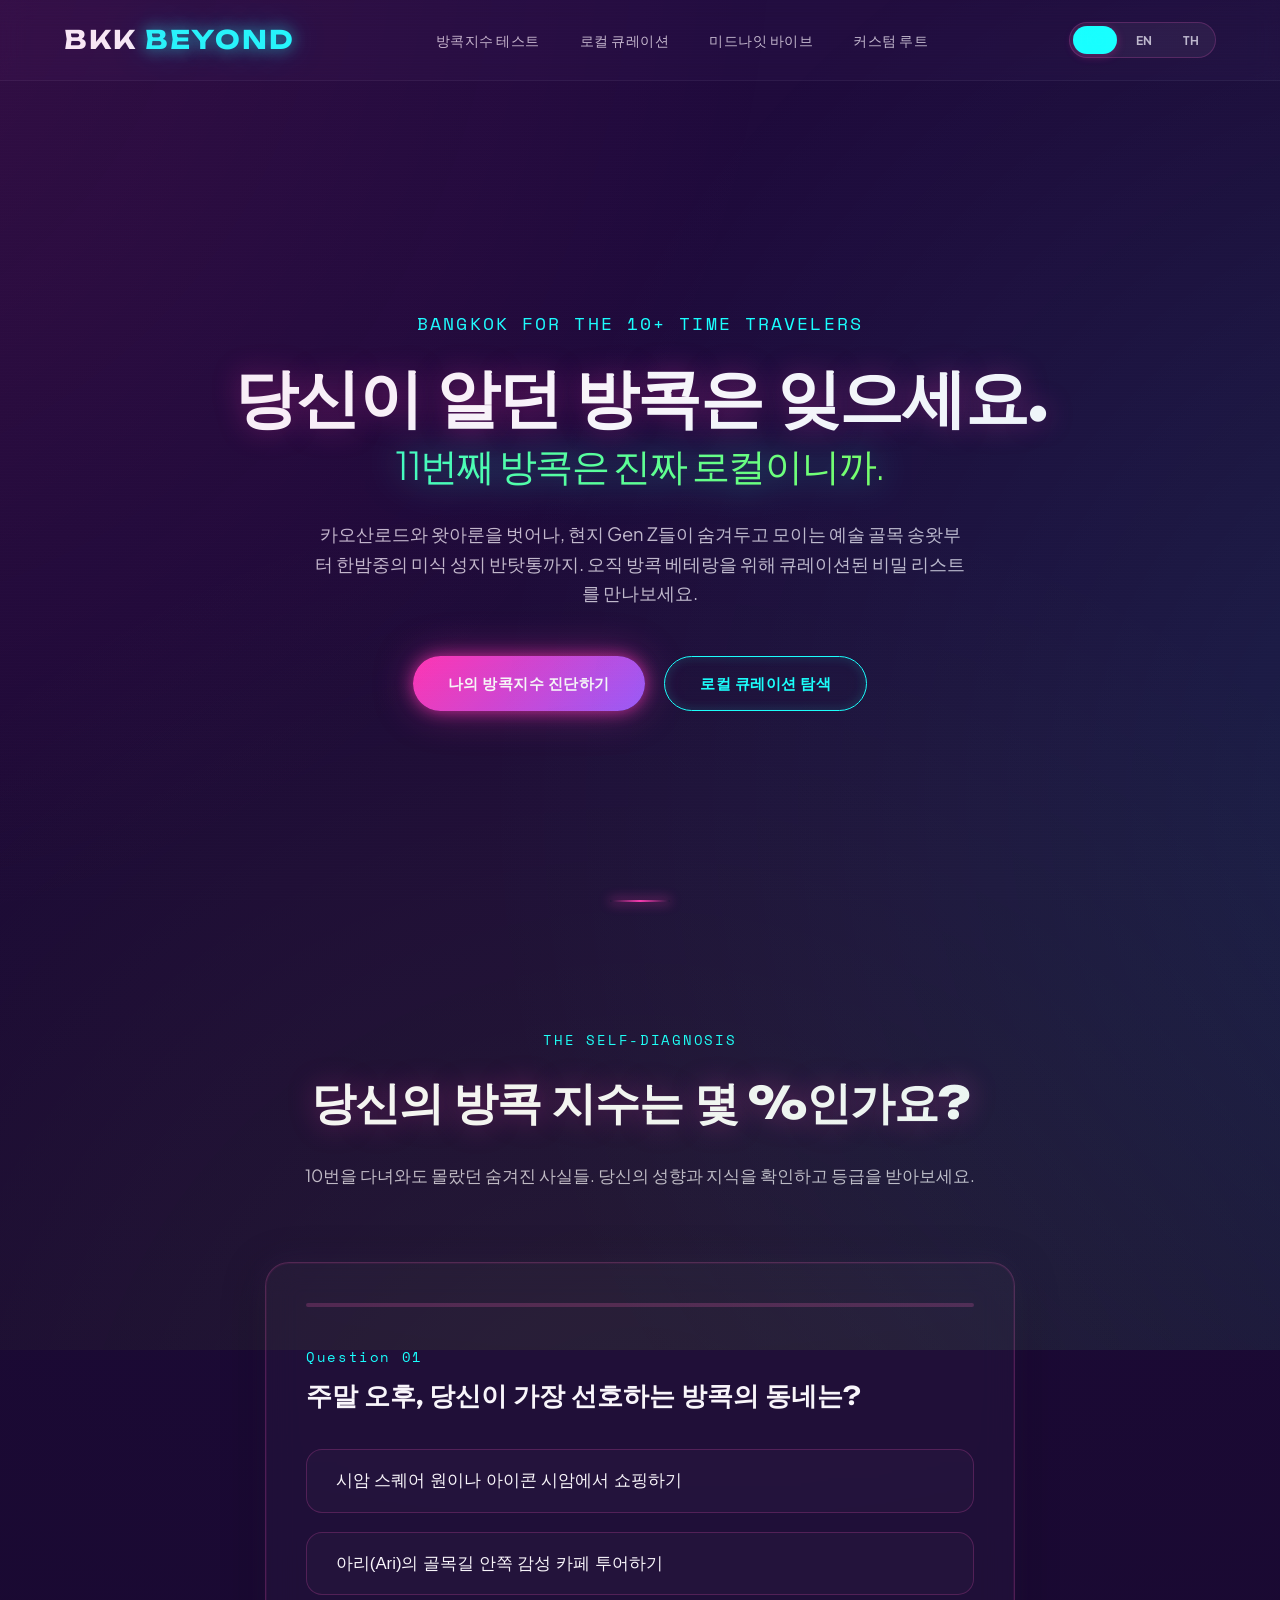
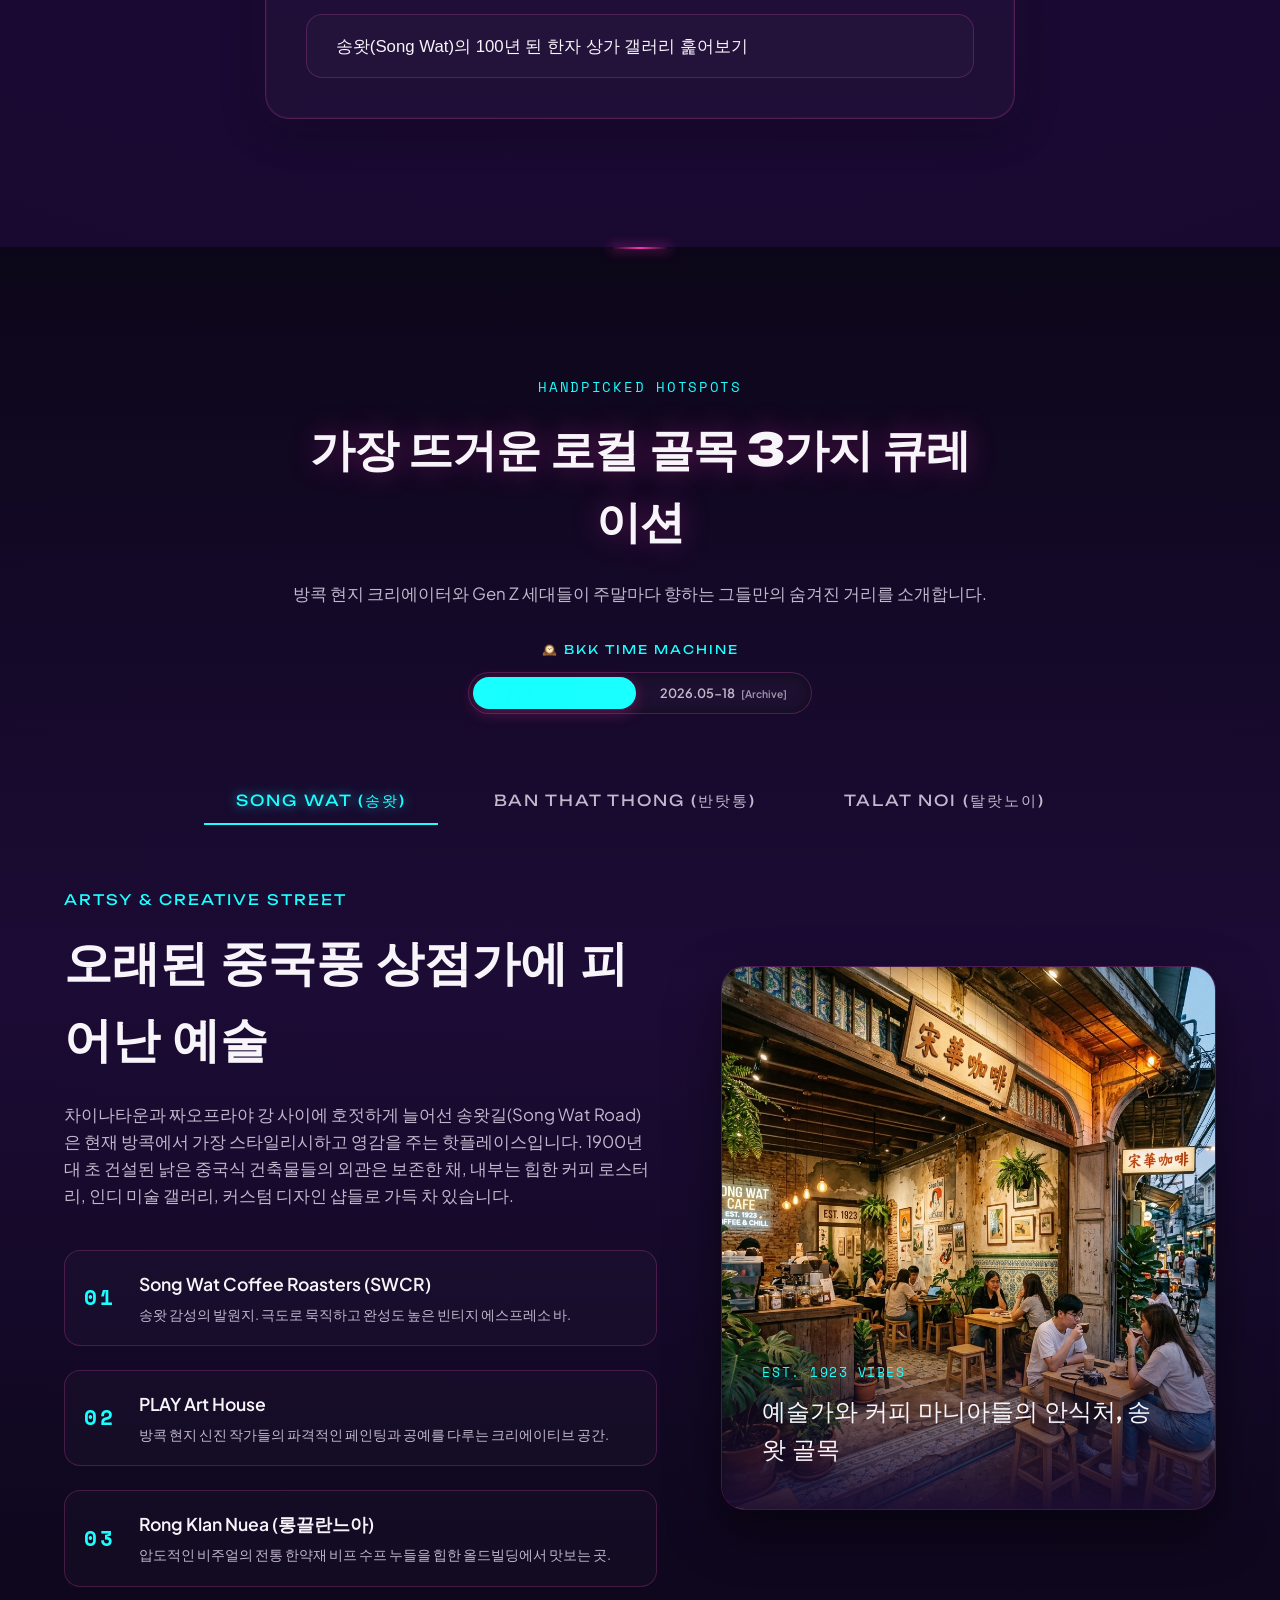
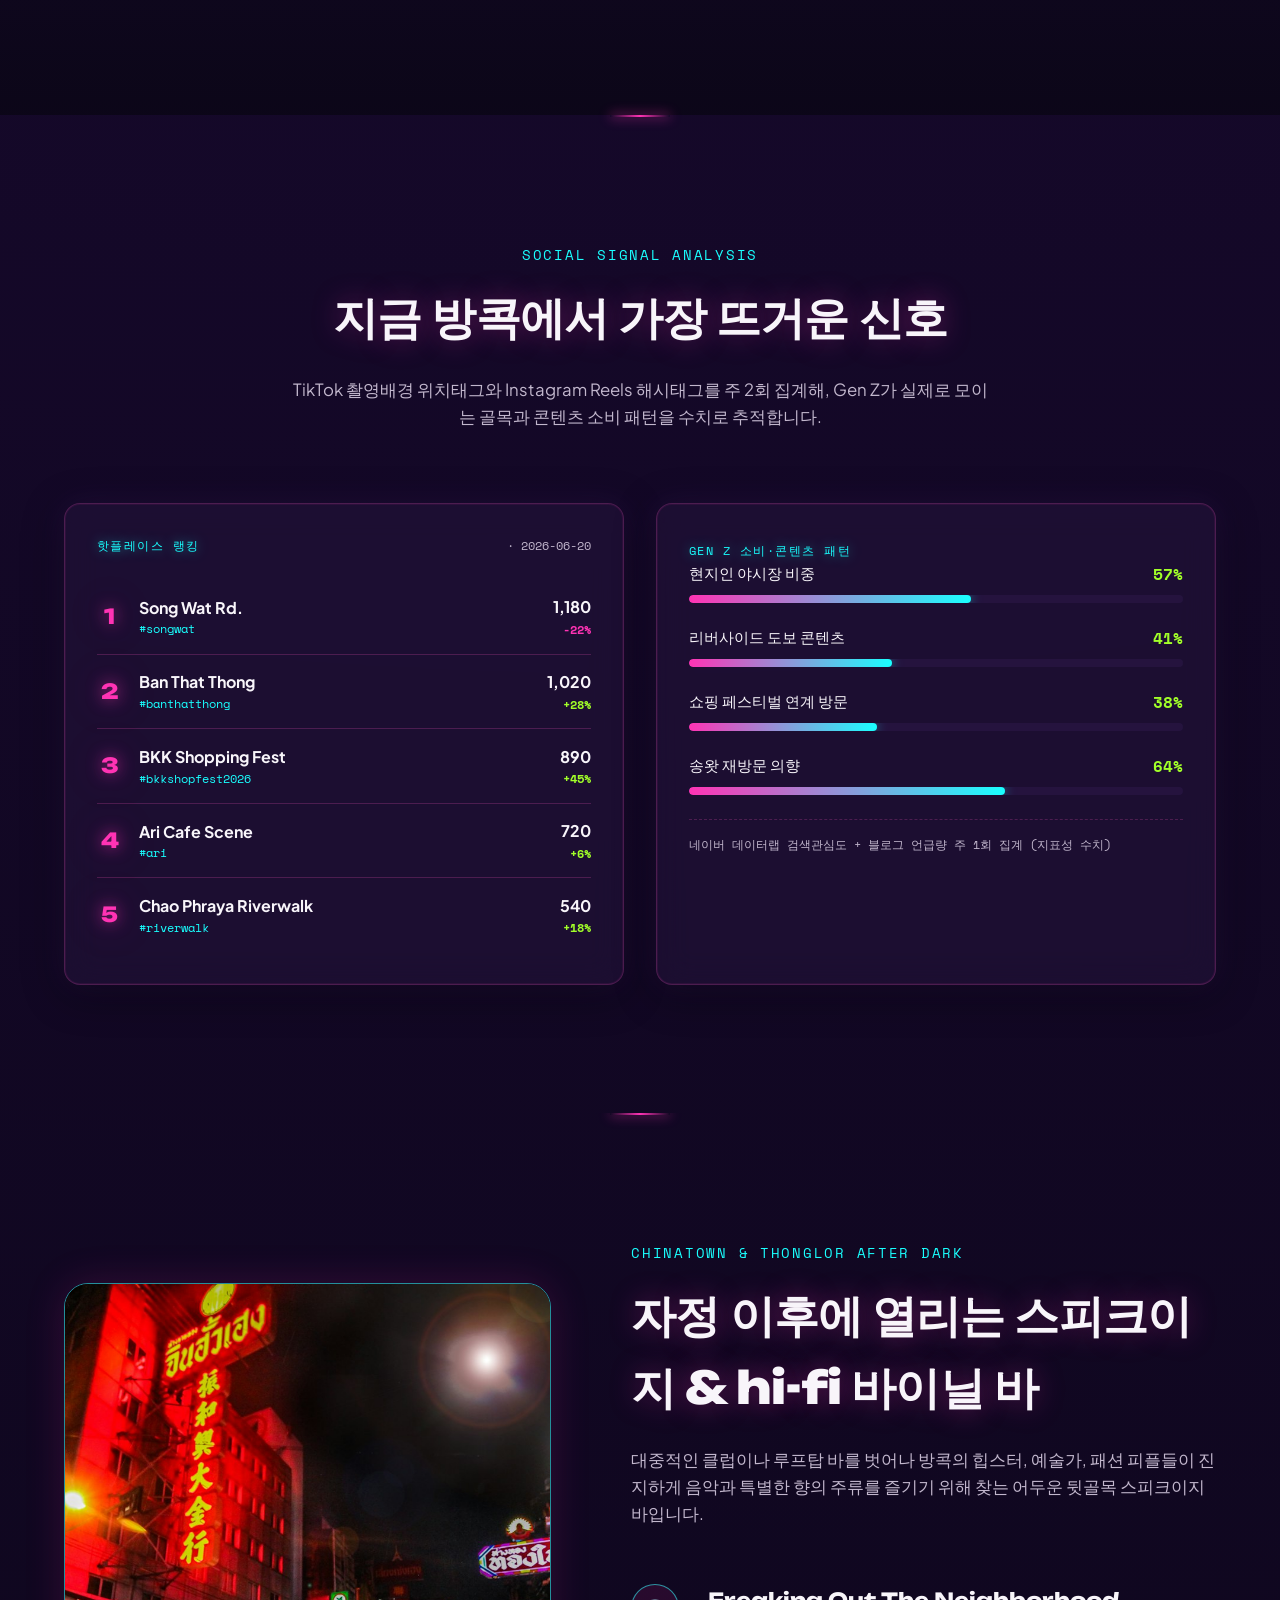
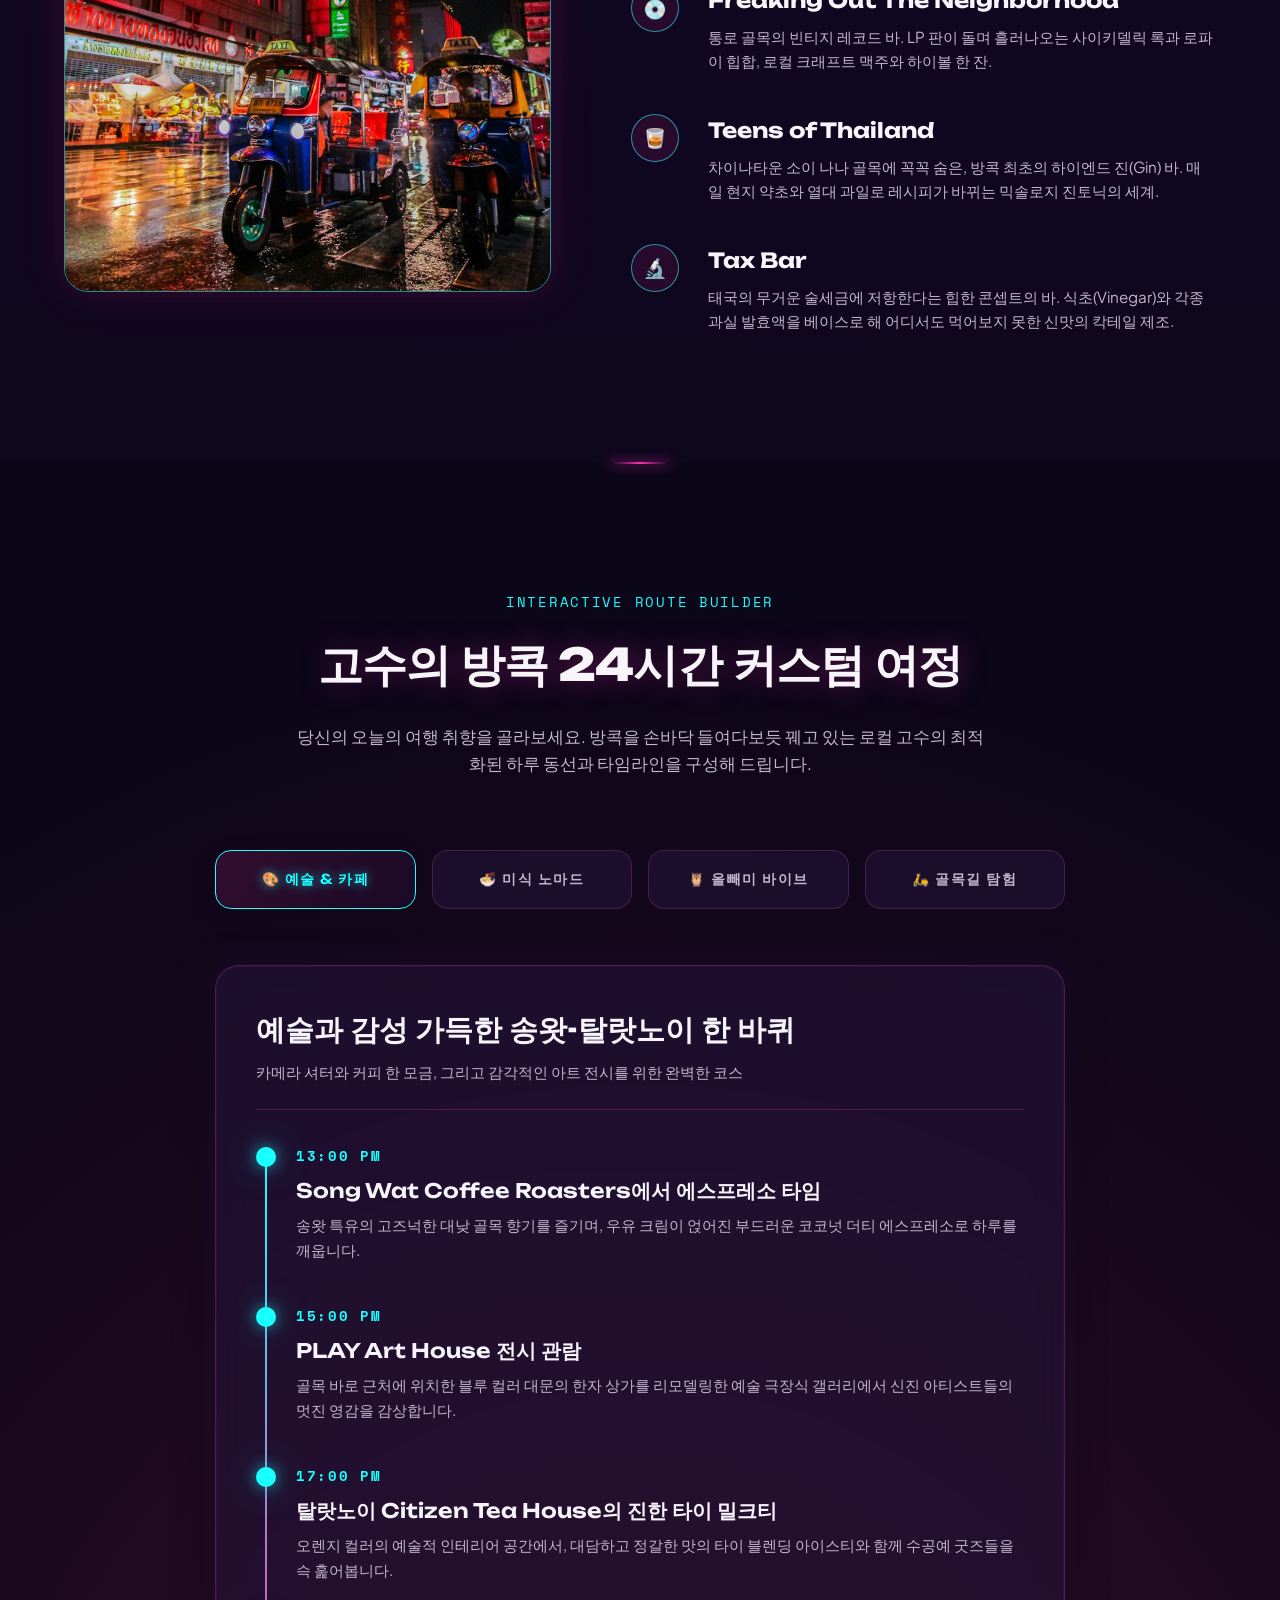
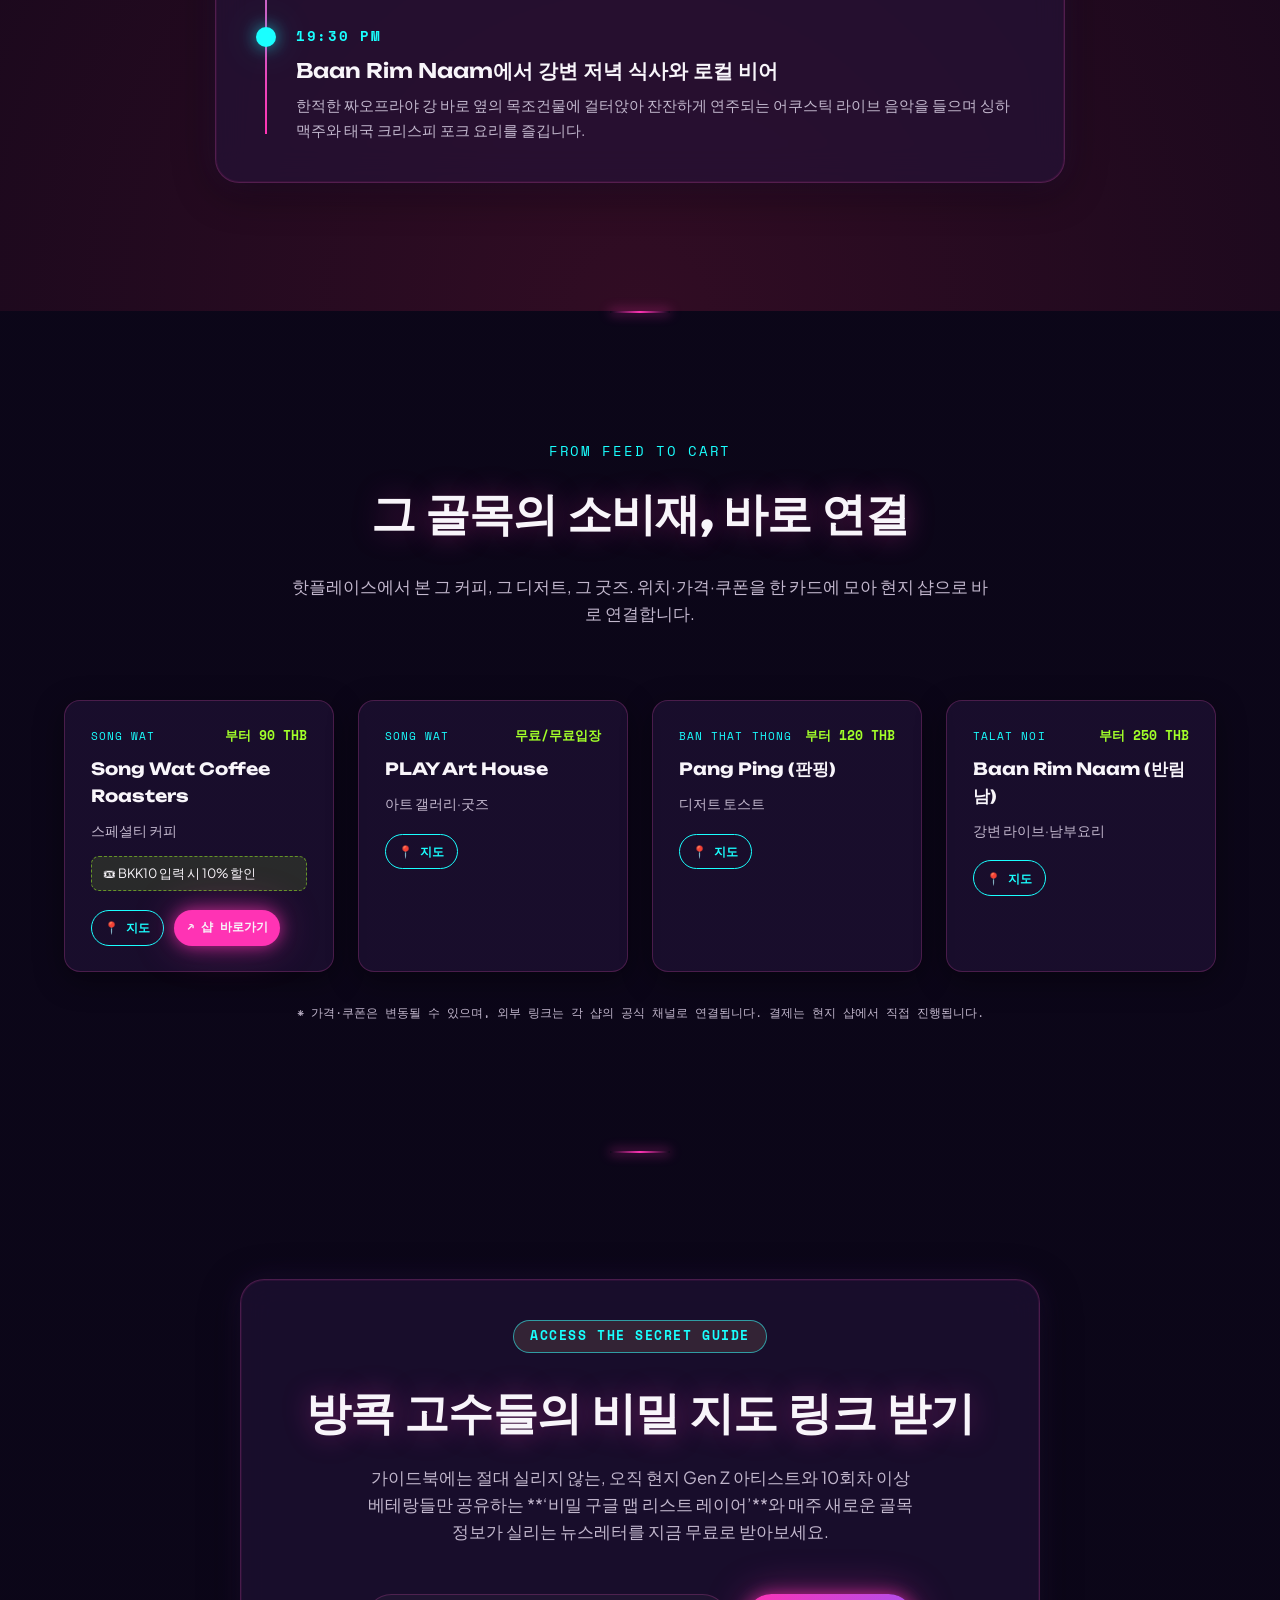
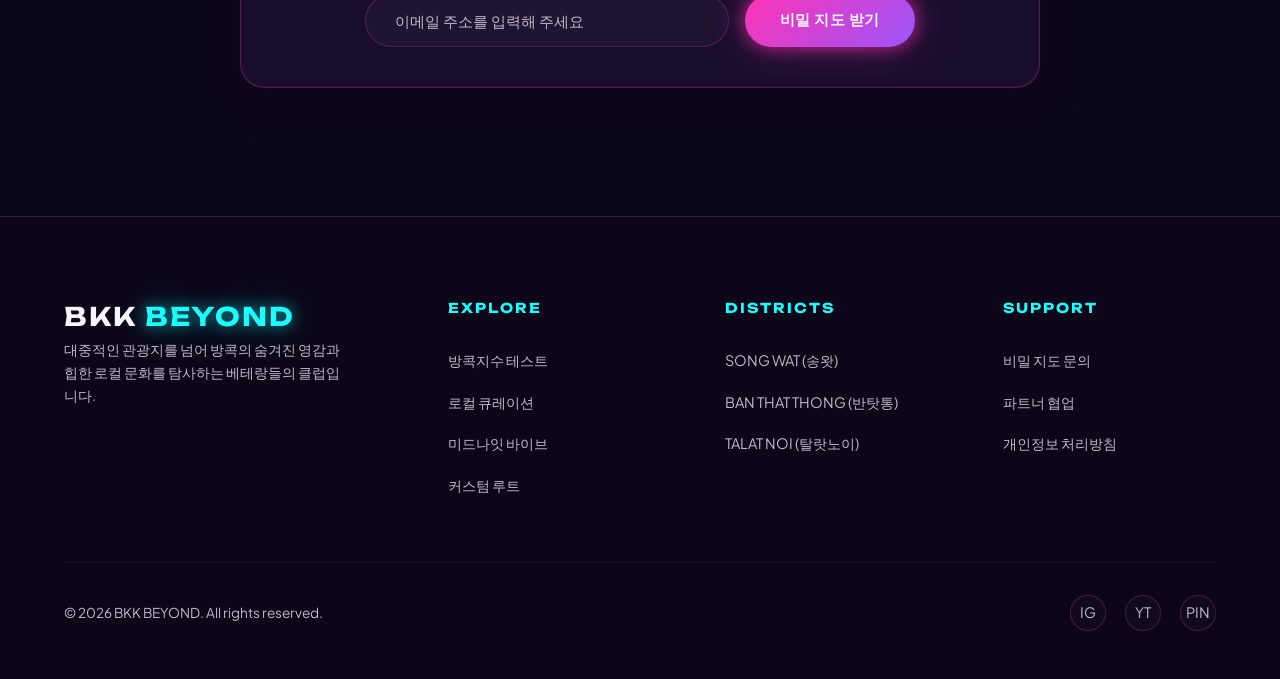
==== commit 882036e9: "feat: 축2 콘텐츠 자동화 파이프라인 (drop → 검증 → 회전 → 빌드) - update_content.py: 결정론적 병합 백본   · drop 깊은 병합, 전수 스키마 " ====
--- a/index.html
+++ b/index.html
@@ -142,7 +142,11 @@
             <p class="result-desc" id="result-level-desc">
               이미 당신은 대중적인 명소는 꿰뚫고 로컬의 힙함을 본능적으로 찾는 방콕 고수입니다! 아래 가이드에서 당신의 감성을 저격할 성지들을 확인해보세요.
             </p>
-            <button class="btn btn-primary" id="btn-restart-quiz" data-t="quiz.btnRestart">다시 테스트하기</button>
+            <div class="result-actions">
+              <button class="btn btn-primary" id="btn-result-cta" data-t="result.cta">🗺 비밀 지도 무료로 받기</button>
+              <button class="btn btn-secondary" id="btn-share-result" data-t="result.share">📤 결과 공유하기</button>
+            </div>
+            <button class="btn-link" id="btn-restart-quiz" data-t="quiz.btnRestart">다시 테스트하기</button>
           </div>
         </div>
       </div>
@@ -444,6 +448,7 @@
           </p>
           <form class="newsletter-form" id="newsletter-form">
             <input type="email" class="newsletter-input" placeholder="이메일 주소를 입력해 주세요" required id="user-email">
+            <input type="hidden" id="lead-context" name="context" value="direct">
             <button type="submit" class="btn btn-primary" data-t="newsletter.btn">비밀 지도 받기</button>
           </form>
           <div class="form-message" id="form-msg"></div>
@@ -498,7 +503,7 @@
   </footer>
 
   <script id="bkk-data" type="application/json">
-  {"current":{"version":"2026-06-01","theme":{"ko":"6월 1주차: 판단 디저트와 차이나타운 믹솔로지의 습격","en":"June 1st Week: Pandan Custard Toast & Chinatown Mixology","th":"มิถุนายน สัปดาห์ที่ 1: ขนมปังปิ้งสังขยาใบเตยและบาร์สมุนไพร"},"translations":{"ko":{"curation.songwatTagline":"Artsy & Creative Street","curation.songwatTitle":"오래된 중국풍 상점가에 피어난 예술","curation.songwatDesc":"차이나타운과 짜오프라야 강 사이에 호젓하게 늘어선 송왓길(Song Wat Road)은 현재 방콕에서 가장 스타일리시하고 영감을 주는 핫플레이스입니다. 1900년대 초 건설된 낡은 중국식 건축물들의 외관은 보존한 채, 내부는 힙한 커피 로스터리, 인디 미술 갤러리, 커스텀 디자인 샵들로 가득 차 있습니다.","curation.songwatSpot1Title":"Song Wat Coffee Roasters (SWCR)","curation.songwatSpot1Desc":"송왓 감성의 발원지. 극도로 묵직하고 완성도 높은 빈티지 에스프레소 바.","curation.songwatSpot2Title":"PLAY Art House","curation.songwatSpot2Desc":"방콕 현지 신진 작가들의 파격적인 페인팅과 공예를 다루는 크리에이티브 공간.","curation.songwatSpot3Title":"Rong Klan Nuea (롱끌란느아)","curation.songwatSpot3Desc":"압도적인 비주얼의 전통 한약재 비프 수프 누들을 힙한 올드빌딩에서 맛보는 곳.","curation.songwatMediaTag":"Est. 1923 Vibes","curation.songwatMediaCaption":"예술가와 커피 마니아들의 안식처, 송왓 골목","curation.banTagline":"Gen Z Midnight Gastronomy","curation.banTitle":"자정을 넘긴 한밤중의 미식 카니발","curation.banDesc":"야오와랏의 번잡한 외국 관광객 인파가 피곤하다면 바로 이곳입니다. 쭐랄롱꼰 대학교 인근의 반탓통(Ban That Thong)은 저녁 4시부터 활기를 띠기 시작해 새벽까지 현지 젊은이들이 야식과 달콤한 디저트를 찾아 끝없이 대기 줄을 형성하는 활기찬 진짜 로컬 먹자골목입니다.","curation.banSpot1Title":"Nueng Nom Nua (능놈느아)","curation.banSpot1Desc":"버터 풍미 가득한 촉촉 쫄깃한 두꺼운 토스트에 홈메이드 판단 커스터드를 찍어 먹는 긴 대기 필수 맛집.","curation.banSpot2Title":"Jeh O Chula (제오쭐라)","curation.banSpot2Desc":"미슐랭 빕구르망의 끝판왕. 자정 근처에만 파는 궁극의 대형 해물 똠얌 라면.","curation.banSpot3Title":"Ann Guay Tiew Kua Gai","curation.banSpot3Desc":"바삭하게 튀기듯 볶아낸 태국식 치킨 에그 누들의 진수, 현지인들의 소울푸드.","curation.banMediaTag":"Sweet & Spicy Street","curation.banMediaCaption":"판단 잼을 가득 얹은 도톰한 브리오슈 토스트","curation.talatTagline":"Retro Heritage & Alleys","curation.talatTitle":"녹슨 엔진 기계들과 빈티지 벽화 사이로","curation.talatDesc":"방콕에서 가장 오래된 역사를 자랑하는 주거 지역 중 하나인 탈랏노이(Talat Noi)는 낡은 자동차 엔진 부품과 기름 냄새가 가득한 골목길에 인스타그램용 벽화, 모던 찻집, 숨겨진 뷰 카페들이 얽혀 있는 놀랍고 독특한 대조의 공간입니다.","curation.talatSpot1Title":"Citizen Tea House","curation.talatSpot1Desc":"태국의 전통 수제 텍스타일 소품과 진한 시그니처 타이 밀크티를 파는 극도의 힙 오렌지 인테리어 찻집.","curation.talatSpot2Title":"Mother Roaster","curation.talatSpot2Desc":"엔진 기계 부품이 산더미처럼 쌓인 1층 골목 구석을 올라가면 나타나는, 노년의 바리스타가 내려주는 감동적인 핸드드립 전문점.","curation.talatSpot3Title":"Baan Rim Naam (반림남)","curation.talatSpot3Desc":"버려진 창고를 로컬 라이브 음악과 전통 태국 남부 요리가 함께하는 강변 힐링 명소로 탈바꿈한 예술 공간.","curation.talatMediaTag":"Slow-Paced Alleyway","curation.talatMediaCaption":"시간이 느리게 흐르는 골목, 노란 베스파와 오페라 벽화"},"en":{"curation.songwatTagline":"Artsy & Creative Street","curation.songwatTitle":"Art Blooming in Historic Shophouses","curation.songwatDesc":"Stretching between Chinatown and Chao Phraya River, Song Wat Road is currently the most stylish and inspiring hotspot in Bangkok. Preserving the old century-old Chinese exterior, it houses hip coffee roasteries, indie art galleries, and custom design shops.","curation.songwatSpot1Title":"Song Wat Coffee Roasters (SWCR)","curation.songwatSpot1Desc":"The origin of Song Wat vibe. Extremely rich and precise vintage espresso bar.","curation.songwatSpot2Title":"PLAY Art House","curation.songwatSpot2Desc":"A creative space showcasing paintings and crafts from emerging local artists.","curation.songwatSpot3Title":"Rong Klan Nuea","curation.songwatSpot3Desc":"A trendy beef noodle shop serving medicinal broth in a beautifully preserved shophouse.","curation.songwatMediaTag":"Est. 1923 Vibes","curation.songwatMediaCaption":"A sanctuary for artists and coffee lovers, Song Wat","curation.banTagline":"Gen Z Midnight Gastronomy","curation.banTitle":"Midnight Feast Beyond Twelve","curation.banDesc":"If the crowds of Yaowarat feel exhausting, this is your place. Located near Chulalongkorn University, Ban That Thong comes alive from 4 PM, with young locals lining up until late night for midnight treats, desserts, and savory street food.","curation.banSpot1Title":"Nueng Nom Nua","curation.banSpot1Desc":"Famous sweet shop. Thick toasted brioche bread dipped in homemade warm pandan custard.","curation.banSpot2Title":"Jeh O Chula","curation.banSpot2Desc":"The ultimate Michelin Bib Gourmand. Iconic late-night giant seafood tom yum mama noodles.","curation.banSpot3Title":"Ann Guay Tiew Kua Gai","curation.banSpot3Desc":"Crispy pan-fried chicken rice noodles, a perfect comfort food for Bangkok locals.","curation.banMediaTag":"Sweet & Spicy Street","curation.banMediaCaption":"Thick brioche toast topped with delicious warm pandan dip","curation.talatTagline":"Retro Heritage & Alleys","curation.talatTitle":"Between Rusty Engines and Vintage Murals","curation.talatDesc":"One of the oldest residential neighborhoods in Bangkok, Talat Noi is an incredible blend of old automotive engine parts, oil scents, gorgeous street murals, modern tea houses, and hidden riverside views.","curation.talatSpot1Title":"Citizen Tea House","curation.talatSpot1Desc":"A highly aesthetic orange-themed tea salon selling signature Thai milk teas and craft textile goods.","curation.talatSpot2Title":"Mother Roaster","curation.talatSpot2Desc":"A manual coffee bar run by senior baristas, tucked on the second floor above heaps of rusty metal parts.","curation.talatSpot3Title":"Baan Rim Naam","curation.talatSpot3Desc":"A converted warehouse serving authentic Southern Thai recipes and drinks right next to the calm Chao Phraya River.","curation.talatMediaTag":"Slow-Paced Alleyway","curation.talatMediaCaption":"Slowly ticking alleys with vintage yellow Vespa and opera murals"},"th":{"curation.songwatTagline":"Artsy & Creative Street","curation.songwatTitle":"ศิลปะเบ่งบานในตึกแถวจีนโบราณ","curation.songwatDesc":"ถนนทรงวาดทอดยาวระหว่างเยาวราชและแม่น้ำเจ้าพระยา ปัจจุบันเป็นจุดเช็คอินที่เก๋ไก๋และสร้างแรงบันาลใจที่สุดในกรุงเทพฯ โดยยังคงอนุรักษ์ตึกแถวจีนโบราณอายุร้อยปีไว้ พร้อมตกแต่งภายในเป็นร้านกาแฟสุดฮิป แกลเลอรีศิลปะอิสระ และร้านงานดีไซน์แฮนด์เมด","curation.songwatSpot1Title":"Song Wat Coffee Roasters (SWCR)","curation.songwatSpot1Desc":"จุดเริ่มต้นของความฮิปย่านทรงวาด เอสเปรสโซ่บาร์สไตล์วินเทจที่มีกาแฟคุณภาพเยี่ยมและอบอุ่น","curation.songwatSpot2Title":"PLAY Art House","curation.songwatSpot2Desc":"พื้นที่สร้างสรรค์จัดแสดงภาพวาดและงานฝีมือจากศิลปินไทยรุ่นใหม่ที่น่าจับตา","curation.songwatSpot3Title":"Rong Klan Nuea (โรงกลั่นเนื้อ)","curation.songwatSpot3Desc":"ร้านก๋วยเตี๋ยวเนื้อตุ๋นสูตรยาจีนโบราณในตึกแถววินเทจสุดเก๋ที่ทุกคนต้องมาเช็คอิน","curation.songwatMediaTag":"Est. 1923 Vibes","curation.songwatMediaCaption":"สวรรค์ของศิลปินและคนรักกาแฟ ย่านทรงวาด","curation.banTagline":"Gen Z Midnight Gastronomy","curation.banTitle":"เทศกาลอาหารเที่ยงคืนหลังเวลาเที่ยงวัน","curation.banDesc":"หากความพลุกพล่านของเยาวราชทำให้คุณเหนื่อย ที่นี่คือคำตอบของคุณ บรรทัดทองตั้งอยู่ใกล้กับจุฬาลงกรณ์มหาวิทยาลัย คึกคักตั้งแต่ 4 โมงเย็น โดยมีวัยรุ่นไทยมาต่อคิวยาวจนถึงดึกเพื่อรอชิมขนมหวานและสตรีทฟู้ดรสเด็ด","curation.banSpot1Title":"หนึ่ง นม นัว (Nueng Nom Nua)","curation.banSpot1Desc":"ร้านขนมปังเนยสดปิ้งเตาถ่านกรอบนอกนุ่มใน จิ้มสังขยาใบเตยโฮมเมดและนมสดเข้มข้นที่เป็นกระแส","curation.banSpot2Title":"เจ๊โอว (Jeh O Chula)","curation.banSpot2Desc":"สุดยอดร้านมิชลินบิบกูร์มองด์ กับเมนูมาม่าต้มยำทะเลหม้อไฟรอบดึกชื่อดังระดับโลก","curation.banSpot3Title":"แอน ก๋วยเตี๋ยวคั่วไก่","curation.banSpot3Desc":"ก๋วยเตี๋ยวคั่วไก่กรอบร้อนๆ ที่ผัดบนเตาถ่านหอมกรุ่น อาหารจานโปรดของคนกรุงเทพฯ","curation.banMediaTag":"Sweet & Spicy Street","curation.banMediaCaption":"ขนมปังปิ้งเนยชิ้นหนาราดสังขยาใบเตยหอมละมุน","curation.talatTagline":"Retro Heritage & Alleys","curation.talatTitle":"ท่ามกลางอะไหล่เครื่องยนต์เก่าและภาพวาดวินเทจ","curation.talatDesc":"ตลาดน้อยเป็นย่านที่พักอาศัยที่เก่าแก่ที่สุดแห่งหนึ่งในกรุงเทพฯ เป็นการผสมผสานที่ลงตัวระหว่างร้านอะไหล่เซียงกง ภาพวาดสตรีทอาร์ทสีสันสดใส โรงน้ำชาโบราณ และคาเฟ่ริมแม่น้ำเจ้าพระยา","curation.talatSpot1Title":"Citizen Tea House","curation.talatSpot1Desc":"โรงน้ำชาสุดเก๋สีส้มสดใส จำหน่ายชาไทยสูตรพิเศษและงานหัตถกรรมสิ่งทอแฮนด์เมด","curation.talatSpot2Title":"Mother Roaster","curation.talatSpot2Desc":"คาเฟ่กาแฟดริปสโลว์บาร์บนชั้นสองของบ้านไม้เก่า เหนือกองอะไหล่เครื่องยนต์ โดยฝีมือคุณป้าบาริสต้าวัยเก๋า","curation.talatSpot3Title":"บ้านริมน้ำ (Baan Rim Naam)","curation.talatSpot3Desc":"โกดังเก่าริมน้ำที่ดัดแปลงเป็นพื้นที่พักผ่อน เสิร์ฟอาหารใต้รสจัดจ้านและเครื่องดื่มเย็นๆ ชมวิวแม่น้ำเจ้าพระยา","curation.talatMediaTag":"Slow-Paced Alleyway","curation.talatMediaCaption":"ตรอกเก่าแก่ที่เวลาไหลช้าๆ รถเวสป้าสีเหลืองและภาพวาดงิ้วโบราณ"}},"trends":{"updated":"2026-06-01","source_note":{"ko":"TikTok 촬영배경 위치태그 + Instagram Reels 해시태그를 주 2회 수동 집계","en":"Manually aggregated from TikTok location tags + Instagram Reels hashtags, twice weekly","th":"รวบรวมจาก location tag ของ TikTok + แฮชแท็ก Reels สัปดาห์ละ 2 ครั้ง"},"hotspots":[{"rank":1,"name":"Song Wat Rd.","mentions":1240,"wow":32,"tag":"#songwat"},{"rank":2,"name":"Ban That Thong","mentions":980,"wow":18,"tag":"#banthatthong"},{"rank":3,"name":"Talat Noi","mentions":760,"wow":45,"tag":"#talatnoi"},{"rank":4,"name":"Charoen Krung","mentions":540,"wow":-8,"tag":"#charoenkrung"},{"rank":5,"name":"Ari","mentions":410,"wow":12,"tag":"#ari"}],"patterns":[{"label_ko":"낮보다 밤 콘텐츠","label_en":"Night > Day content","value":68,"unit":"%"},{"label_ko":"릴스 평균 길이","label_en":"Avg Reels length","value":21,"unit":"sec"},{"label_ko":"카페+디저트 동반율","label_en":"Cafe+dessert combo","value":54,"unit":"%"},{"label_ko":"재방문 의향","label_en":"Revisit intent","value":73,"unit":"%"}]},"shops":[{"id":"swcr","name":{"ko":"Song Wat Coffee Roasters","en":"Song Wat Coffee Roasters","th":"Song Wat Coffee Roasters"},"district":"Song Wat","category":{"ko":"스페셜티 커피","en":"Specialty Coffee","th":"กาแฟพิเศษ"},"price_from":90,"currency":"THB","map_url":"https://maps.google.com/?q=Song+Wat+Coffee+Roasters+Bangkok","shop_url":"https://www.instagram.com/songwatcoffeeroasters/","coupon":{"ko":"BKK10 입력 시 10% 할인","en":"10% off with code BKK10","th":"ลด 10% ด้วยโค้ด BKK10"}},{"id":"playart","name":{"ko":"PLAY Art House","en":"PLAY Art House","th":"PLAY Art House"},"district":"Song Wat","category":{"ko":"아트 갤러리·굿즈","en":"Art Gallery & Goods","th":"แกลเลอรี"},"price_from":0,"currency":"THB","map_url":"https://maps.google.com/?q=PLAY+Art+House+Song+Wat","shop_url":"","coupon":{"ko":"","en":"","th":""}},{"id":"pangping","name":{"ko":"Pang Ping (판핑)","en":"Pang Ping","th":"ปังปิ้ง"},"district":"Ban That Thong","category":{"ko":"디저트 토스트","en":"Dessert Toast","th":"ขนมปังปิ้ง"},"price_from":120,"currency":"THB","map_url":"https://maps.google.com/?q=Ban+That+Thong+Bangkok","shop_url":"","coupon":{"ko":"","en":"","th":""}},{"id":"baanrimnaam","name":{"ko":"Baan Rim Naam (반림남)","en":"Baan Rim Naam","th":"บ้านริมน้ำ"},"district":"Talat Noi","category":{"ko":"강변 라이브·남부요리","en":"Riverside Live & Southern Food","th":"อาหารใต้ริมน้ำ"},"price_from":250,"currency":"THB","map_url":"https://maps.google.com/?q=Baan+Rim+Naam+Talat+Noi","shop_url":"","coupon":{"ko":"","en":"","th":""}}]},"archives":[{"version":"2026-05-18","theme":{"ko":"5월 3주차: 아리(Ari) 로컬 골목 카페와 어쿠스틱 강변 라이브","en":"May 3rd Week: Ari Local Alley Cafes & Acoustic Riverside Live Music","th":"พฤษภาคม สัปดาห์ที่ 3: คาเฟ่ซอยอารีย์และดนตรีริมน้ำ"},"translations":{"ko":{"curation.songwatTagline":"Hipster Heartland","curation.songwatTitle":"아리(Ari) 골목 뒤편에 숨은 정원","curation.songwatDesc":"아리(Ari)는 방콕 젊은 층과 디지털 노마드들이 사랑하는 대표적인 골목 카페 거리입니다. 주거지와 세련된 상가들이 공존하며, 낡은 주택들을 개조하여 식물로 가득 채운 온실 형태의 스페셜티 커피 전문점들이 즐비합니다.","curation.songwatSpot1Title":"Nana Coffee Roasters Ari","curation.songwatSpot1Desc":"정원 숲속에서 장인이 내리는 사이폰 커피를 맛볼 수 있는 아리의 랜드마크 스팟.","curation.songwatSpot2Title":"Josh Hotel Coffee","curation.songwatSpot2Desc":"70년대 미국 레트로 수영장 테마의 빈티지 부티크 공간에서 인생샷과 아인슈페너.","curation.songwatSpot3Title":"Yellow Lane Cafe","curation.songwatSpot3Desc":"커다란 야자수 마당이 있는 집에서 브런치와 수제 쿠키를 맛보는 고요한 아지트.","curation.songwatMediaTag":"Garden Oasis Cafe","curation.songwatMediaCaption":"울창한 야자수 잎사귀 사이로 쏟아지는 아리의 주말 햇살","curation.banTagline":"Midnight Rice Soup Spot","curation.banTitle":"뜨거운 뚝배기에 담긴 백종원 맛집 족발덮밥","curation.banDesc":"반탓통 옆 삼얀(Samyan) 구역은 40년 넘는 노포들의 집합소입니다. 밤늦게까지 야식을 파는 중국식 갈비 수프와 태국 현지인들의 소울 푸드가 꽉 차 있습니다.","curation.banSpot1Title":"Jok Samyan (족 삼얀)","curation.banSpot1Desc":"직접 빚은 쫄깃한 수제 돼지고기 완자를 듬뿍 얹어 끓여내는 녹진한 로컬 쌀죽 전문점.","curation.banSpot2Title":"Charoen Saeng Silom","curation.banSpot2Desc":"사르르 녹아내리는 부드러운 태국식 족발 덮밥(카오카무)의 끝판왕 노포.","curation.banSpot3Title":"Somboon Seafood","curation.banSpot3Desc":"방콕 카레 크랩(푸팟퐁커리)의 명가, 현지 청년들의 특별한 기념일 외식 장소.","curation.banMediaTag":"Rich Pig Leg Broth","curation.banMediaCaption":"단짠 소스에 고아낸 부드러운 콜라겐 폭탄 카오카무 한 그릇","curation.talatTagline":"Vintage Motor Parts","curation.talatTitle":"검은 기름 냄새 속 스페셜티 에스프레소","curation.talatDesc":"탈랏노이 안쪽 골목에는 낡은 철공소와 폐품 부품 더미 사이에 숨겨진 아방가르드한 라이브러리 카페들이 가득하여 여행자들에게 극도의 인더스트리얼 대조를 선사합니다.","curation.talatSpot1Title":"Hong Sieng Kong","curation.talatSpot1Desc":"강변의 버려진 고택 창고를 화려한 수집품과 골동품 미술품으로 꾸민 대형 복합 문화 카페.","curation.talatSpot2Title":"Citizen Tea House","curation.talatSpot2Desc":"태국의 전통 수제 텍스타일 소품과 진한 시그니처 타이 밀크티를 파는 극도의 힙 오렌지 인테리어 찻집.","curation.talatSpot3Title":"Mother Roaster","curation.talatSpot3Desc":"엔진 기계 부품이 산더미처럼 쌓인 1층 골목 구석을 올라가면 나타나는 바리스타 할머니의 드립 커피점.","curation.talatMediaTag":"River View Warehouse","curation.talatMediaCaption":"강물 위에 뜬 오래된 목조 테라스, 홍시엥콩 카페"},"en":{"curation.songwatTagline":"Hipster Heartland","curation.songwatTitle":"Hidden Gardens Deep in Ari Alleys","curation.songwatDesc":"Ari is a representative garden cafe street loved by local youths and digital nomads. Residential areas and modern shops coexist, with old houses converted into glasshouse-style specialty coffee shops.","curation.songwatSpot1Title":"Nana Coffee Roasters Ari","curation.songwatSpot1Desc":"A landmark spot in Ari where master baristas craft siphon coffee inside a garden forest.","curation.songwatSpot2Title":"Josh Hotel Coffee","curation.songwatSpot2Desc":"Enjoy einspanners inside a 70s American retro swimming pool themed boutique space.","curation.songwatSpot3Title":"Yellow Lane Cafe","curation.songwatSpot3Desc":"A quiet hideout offering delicious brunch in a spacious tropical palm tree backyard.","curation.songwatMediaTag":"Garden Oasis Cafe","curation.songwatMediaCaption":"Ari's weekend sunlight spilling through lush palm leaves","curation.banTagline":"Midnight Rice Soup Spot","curation.banTitle":"Rich Pork Congee & Silky Pork Leg","curation.banDesc":"Samyan area next to Ban That Thong is a gathering of vintage local diners over 40 years old, serving hot comforting late-night soul food.","curation.banSpot1Title":"Jok Samyan","curation.banSpot1Desc":"Thick and savory local rice congee served with generous chunks of bouncy handmade pork meatballs.","curation.banSpot2Title":"Charoen Saeng Silom","curation.banSpot2Desc":"Legendary pig leg shop. Stewed pork leg meat that literally melts off the bone.","curation.banSpot3Title":"Somboon Seafood","curation.banSpot3Desc":"The originator of rich yellow curry crab (Pu Phat Pong Curry) popular with young generations.","curation.banMediaTag":"Rich Pig Leg Broth","curation.banMediaCaption":"A plate of sweet & savory collagen bomb stewed pork leg","curation.talatTagline":"Vintage Motor Parts","curation.talatTitle":"Specialty Espresso Amidst Black Engine Oil","curation.talatDesc":"Alleys of Talat Noi hide avant-garde library cafes between piles of scrap automotive metal, offering ultimate industrial contrast.","curation.talatSpot1Title":"Hong Sieng Kong","curation.talatSpot1Desc":"A massive riverside vintage cafe decorated with beautiful antiques and high-end collections.","curation.talatSpot2Title":"Citizen Tea House","curation.talatSpot2Desc":"A highly aesthetic orange-themed tea salon selling signature Thai milk teas and craft textile goods.","curation.talatSpot3Title":"Mother Roaster","curation.talatSpot3Desc":"Manual coffee bar run by a senior barista on the second floor of a scrap metal shop."},"th":{"curation.songwatTagline":"Hipster Heartland","curation.songwatTitle":"สวนลับที่ซ่อนตัวอยู่ลึกในซอยอารีย์","curation.songwatDesc":"อารีย์เป็นย่านคาเฟ่สวนสวยที่เป็นที่รักของวัยรุ่นกรุงเทพฯ และชาวต่างชาติ บ้านไม้เก่าถูกดัดแปลงเป็นร้านกาแฟพิเศษสไตล์กลาสเฮาส์ที่ล้อมรอบด้วยธรรมชาติสีเขียวขจี","curation.songwatSpot1Title":"Nana Coffee Roasters Ari","curation.songwatSpot1Desc":"คาเฟ่แลนด์มาร์คในอารีย์ จิบกาแฟไซฟอนฝีมือระดับแชมป์ในสวนป่าที่ร่มรื่น","curation.songwatSpot2Title":"Josh Hotel Coffee","curation.songwatSpot2Desc":"โรงแรมและร้านกาแฟชิคๆ ในธีมสระว่ายน้ำย้อนยุคสไตล์อเมริกันยุค 70 ถ่ายรูปสวยทุกมุม","curation.songwatSpot3Title":"Yellow Lane Cafe","curation.songwatSpot3Desc":"พื้นที่เงียบสงบเสิร์ฟบรันช์รสเยี่ยมในบ้านไม้หลังใหญ่ที่มีต้นปาล์มรายล้อมกว้างขวาง","curation.songwatMediaTag":"Garden Oasis Cafe","curation.songwatMediaCaption":"แสงแดดอบอุ่นสาดส่องผ่านใบไม้สีเขียวในย่านอารีย์วันหยุดสุดสัปดาห์","curation.banTagline":"Midnight Rice Soup Spot","curation.banTitle":"โจ๊กสามย่านเหนียวข้นและขาหมูตรอกซุง","curation.banDesc":"ย่านสามย่านที่อยู่ติดกับบรรทัดทองเป็นศูนย์รวมของร้านอาหารเก่าแก่กว่า 40 ปี เสิร์ฟโจ๊กร้อนๆ และขาหมูพะโล้รสชาติเข้มข้นจนถึงเที่ยงคืน","curation.banSpot1Title":"โจ๊กสามย่าน","curation.banSpot1Desc":"โจ๊กหมูเหนียวข้นสูตรโบราณ ใส่หมูสับก้อนกลมโตเคี้ยวหนึบเต็มคำ","curation.banSpot2Title":"ขาหมูเจริญแสงสีลม","curation.banSpot2Desc":"ที่สุดของขาหมูพะโล้เนื้อนุ่มละลายในปากที่เปิดบริการมาอย่างยาวนาน","curation.banSpot3Title":"สมบูรณ์โภชนา","curation.banSpot3Desc":"ร้านปูผัดผงกะหรี่ชื่อดังระดับโลก เมนูโปรดของครอบครัวและวัยรุ่นในโอกาสพิเศษ"}}}]}
+  {"current":{"version":"2026-06-20","theme":{"ko":"6월 3주차: 송왓 열기 진정과 반탓통·리버사이드의 부상","en":"3rd Week of June: Song Wat Cools as Ban That Thong & the Riverside Rise","th":"สัปดาห์ที่ 3 มิถุนายน: ทรงวาดเย็นลง บรรทัดทอง & ริมแม่น้ำมาแรง"},"translations":{"ko":{"curation.songwatTagline":"Artsy & Creative Street","curation.songwatTitle":"오래된 중국풍 상점가에 피어난 예술","curation.songwatDesc":"차이나타운과 짜오프라야 강 사이에 호젓하게 늘어선 송왓길(Song Wat Road)은 현재 방콕에서 가장 스타일리시하고 영감을 주는 핫플레이스입니다. 1900년대 초 건설된 낡은 중국식 건축물들의 외관은 보존한 채, 내부는 힙한 커피 로스터리, 인디 미술 갤러리, 커스텀 디자인 샵들로 가득 차 있습니다.","curation.songwatSpot1Title":"Song Wat Coffee Roasters (SWCR)","curation.songwatSpot1Desc":"송왓 감성의 발원지. 극도로 묵직하고 완성도 높은 빈티지 에스프레소 바.","curation.songwatSpot2Title":"PLAY Art House","curation.songwatSpot2Desc":"방콕 현지 신진 작가들의 파격적인 페인팅과 공예를 다루는 크리에이티브 공간.","curation.songwatSpot3Title":"Rong Klan Nuea (롱끌란느아)","curation.songwatSpot3Desc":"압도적인 비주얼의 전통 한약재 비프 수프 누들을 힙한 올드빌딩에서 맛보는 곳.","curation.songwatMediaTag":"Est. 1923 Vibes","curation.songwatMediaCaption":"예술가와 커피 마니아들의 안식처, 송왓 골목","curation.banTagline":"Gen Z Midnight Gastronomy","curation.banTitle":"자정을 넘긴 한밤중의 미식 카니발","curation.banDesc":"야오와랏의 번잡한 외국 관광객 인파가 피곤하다면 바로 이곳입니다. 쭐랄롱꼰 대학교 인근의 반탓통(Ban That Thong)은 저녁 4시부터 활기를 띠기 시작해 새벽까지 현지 젊은이들이 야식과 달콤한 디저트를 찾아 끝없이 대기 줄을 형성하는 활기찬 진짜 로컬 먹자골목입니다.","curation.banSpot1Title":"Nueng Nom Nua (능놈느아)","curation.banSpot1Desc":"버터 풍미 가득한 촉촉 쫄깃한 두꺼운 토스트에 홈메이드 판단 커스터드를 찍어 먹는 긴 대기 필수 맛집.","curation.banSpot2Title":"Jeh O Chula (제오쭐라)","curation.banSpot2Desc":"미슐랭 빕구르망의 끝판왕. 자정 근처에만 파는 궁극의 대형 해물 똠얌 라면.","curation.banSpot3Title":"Ann Guay Tiew Kua Gai","curation.banSpot3Desc":"바삭하게 튀기듯 볶아낸 태국식 치킨 에그 누들의 진수, 현지인들의 소울푸드.","curation.banMediaTag":"Sweet & Spicy Street","curation.banMediaCaption":"판단 잼을 가득 얹은 도톰한 브리오슈 토스트","curation.talatTagline":"Retro Heritage & Alleys","curation.talatTitle":"녹슨 엔진 기계들과 빈티지 벽화 사이로","curation.talatDesc":"방콕에서 가장 오래된 역사를 자랑하는 주거 지역 중 하나인 탈랏노이(Talat Noi)는 낡은 자동차 엔진 부품과 기름 냄새가 가득한 골목길에 인스타그램용 벽화, 모던 찻집, 숨겨진 뷰 카페들이 얽혀 있는 놀랍고 독특한 대조의 공간입니다.","curation.talatSpot1Title":"Citizen Tea House","curation.talatSpot1Desc":"태국의 전통 수제 텍스타일 소품과 진한 시그니처 타이 밀크티를 파는 극도의 힙 오렌지 인테리어 찻집.","curation.talatSpot2Title":"Mother Roaster","curation.talatSpot2Desc":"엔진 기계 부품이 산더미처럼 쌓인 1층 골목 구석을 올라가면 나타나는, 노년의 바리스타가 내려주는 감동적인 핸드드립 전문점.","curation.talatSpot3Title":"Baan Rim Naam (반림남)","curation.talatSpot3Desc":"버려진 창고를 로컬 라이브 음악과 전통 태국 남부 요리가 함께하는 강변 힐링 명소로 탈바꿈한 예술 공간.","curation.talatMediaTag":"Slow-Paced Alleyway","curation.talatMediaCaption":"시간이 느리게 흐르는 골목, 노란 베스파와 오페라 벽화"},"en":{"curation.songwatTagline":"Artsy & Creative Street","curation.songwatTitle":"Art Blooming in Historic Shophouses","curation.songwatDesc":"Stretching between Chinatown and Chao Phraya River, Song Wat Road is currently the most stylish and inspiring hotspot in Bangkok. Preserving the old century-old Chinese exterior, it houses hip coffee roasteries, indie art galleries, and custom design shops.","curation.songwatSpot1Title":"Song Wat Coffee Roasters (SWCR)","curation.songwatSpot1Desc":"The origin of Song Wat vibe. Extremely rich and precise vintage espresso bar.","curation.songwatSpot2Title":"PLAY Art House","curation.songwatSpot2Desc":"A creative space showcasing paintings and crafts from emerging local artists.","curation.songwatSpot3Title":"Rong Klan Nuea","curation.songwatSpot3Desc":"A trendy beef noodle shop serving medicinal broth in a beautifully preserved shophouse.","curation.songwatMediaTag":"Est. 1923 Vibes","curation.songwatMediaCaption":"A sanctuary for artists and coffee lovers, Song Wat","curation.banTagline":"Gen Z Midnight Gastronomy","curation.banTitle":"Midnight Feast Beyond Twelve","curation.banDesc":"If the crowds of Yaowarat feel exhausting, this is your place. Located near Chulalongkorn University, Ban That Thong comes alive from 4 PM, with young locals lining up until late night for midnight treats, desserts, and savory street food.","curation.banSpot1Title":"Nueng Nom Nua","curation.banSpot1Desc":"Famous sweet shop. Thick toasted brioche bread dipped in homemade warm pandan custard.","curation.banSpot2Title":"Jeh O Chula","curation.banSpot2Desc":"The ultimate Michelin Bib Gourmand. Iconic late-night giant seafood tom yum mama noodles.","curation.banSpot3Title":"Ann Guay Tiew Kua Gai","curation.banSpot3Desc":"Crispy pan-fried chicken rice noodles, a perfect comfort food for Bangkok locals.","curation.banMediaTag":"Sweet & Spicy Street","curation.banMediaCaption":"Thick brioche toast topped with delicious warm pandan dip","curation.talatTagline":"Retro Heritage & Alleys","curation.talatTitle":"Between Rusty Engines and Vintage Murals","curation.talatDesc":"One of the oldest residential neighborhoods in Bangkok, Talat Noi is an incredible blend of old automotive engine parts, oil scents, gorgeous street murals, modern tea houses, and hidden riverside views.","curation.talatSpot1Title":"Citizen Tea House","curation.talatSpot1Desc":"A highly aesthetic orange-themed tea salon selling signature Thai milk teas and craft textile goods.","curation.talatSpot2Title":"Mother Roaster","curation.talatSpot2Desc":"A manual coffee bar run by senior baristas, tucked on the second floor above heaps of rusty metal parts.","curation.talatSpot3Title":"Baan Rim Naam","curation.talatSpot3Desc":"A converted warehouse serving authentic Southern Thai recipes and drinks right next to the calm Chao Phraya River.","curation.talatMediaTag":"Slow-Paced Alleyway","curation.talatMediaCaption":"Slowly ticking alleys with vintage yellow Vespa and opera murals"},"th":{"curation.songwatTagline":"Artsy & Creative Street","curation.songwatTitle":"ศิลปะเบ่งบานในตึกแถวจีนโบราณ","curation.songwatDesc":"ถนนทรงวาดทอดยาวระหว่างเยาวราชและแม่น้ำเจ้าพระยา ปัจจุบันเป็นจุดเช็คอินที่เก๋ไก๋และสร้างแรงบันาลใจที่สุดในกรุงเทพฯ โดยยังคงอนุรักษ์ตึกแถวจีนโบราณอายุร้อยปีไว้ พร้อมตกแต่งภายในเป็นร้านกาแฟสุดฮิป แกลเลอรีศิลปะอิสระ และร้านงานดีไซน์แฮนด์เมด","curation.songwatSpot1Title":"Song Wat Coffee Roasters (SWCR)","curation.songwatSpot1Desc":"จุดเริ่มต้นของความฮิปย่านทรงวาด เอสเปรสโซ่บาร์สไตล์วินเทจที่มีกาแฟคุณภาพเยี่ยมและอบอุ่น","curation.songwatSpot2Title":"PLAY Art House","curation.songwatSpot2Desc":"พื้นที่สร้างสรรค์จัดแสดงภาพวาดและงานฝีมือจากศิลปินไทยรุ่นใหม่ที่น่าจับตา","curation.songwatSpot3Title":"Rong Klan Nuea (โรงกลั่นเนื้อ)","curation.songwatSpot3Desc":"ร้านก๋วยเตี๋ยวเนื้อตุ๋นสูตรยาจีนโบราณในตึกแถววินเทจสุดเก๋ที่ทุกคนต้องมาเช็คอิน","curation.songwatMediaTag":"Est. 1923 Vibes","curation.songwatMediaCaption":"สวรรค์ของศิลปินและคนรักกาแฟ ย่านทรงวาด","curation.banTagline":"Gen Z Midnight Gastronomy","curation.banTitle":"เทศกาลอาหารเที่ยงคืนหลังเวลาเที่ยงวัน","curation.banDesc":"หากความพลุกพล่านของเยาวราชทำให้คุณเหนื่อย ที่นี่คือคำตอบของคุณ บรรทัดทองตั้งอยู่ใกล้กับจุฬาลงกรณ์มหาวิทยาลัย คึกคักตั้งแต่ 4 โมงเย็น โดยมีวัยรุ่นไทยมาต่อคิวยาวจนถึงดึกเพื่อรอชิมขนมหวานและสตรีทฟู้ดรสเด็ด","curation.banSpot1Title":"หนึ่ง นม นัว (Nueng Nom Nua)","curation.banSpot1Desc":"ร้านขนมปังเนยสดปิ้งเตาถ่านกรอบนอกนุ่มใน จิ้มสังขยาใบเตยโฮมเมดและนมสดเข้มข้นที่เป็นกระแส","curation.banSpot2Title":"เจ๊โอว (Jeh O Chula)","curation.banSpot2Desc":"สุดยอดร้านมิชลินบิบกูร์มองด์ กับเมนูมาม่าต้มยำทะเลหม้อไฟรอบดึกชื่อดังระดับโลก","curation.banSpot3Title":"แอน ก๋วยเตี๋ยวคั่วไก่","curation.banSpot3Desc":"ก๋วยเตี๋ยวคั่วไก่กรอบร้อนๆ ที่ผัดบนเตาถ่านหอมกรุ่น อาหารจานโปรดของคนกรุงเทพฯ","curation.banMediaTag":"Sweet & Spicy Street","curation.banMediaCaption":"ขนมปังปิ้งเนยชิ้นหนาราดสังขยาใบเตยหอมละมุน","curation.talatTagline":"Retro Heritage & Alleys","curation.talatTitle":"ท่ามกลางอะไหล่เครื่องยนต์เก่าและภาพวาดวินเทจ","curation.talatDesc":"ตลาดน้อยเป็นย่านที่พักอาศัยที่เก่าแก่ที่สุดแห่งหนึ่งในกรุงเทพฯ เป็นการผสมผสานที่ลงตัวระหว่างร้านอะไหล่เซียงกง ภาพวาดสตรีทอาร์ทสีสันสดใส โรงน้ำชาโบราณ และคาเฟ่ริมแม่น้ำเจ้าพระยา","curation.talatSpot1Title":"Citizen Tea House","curation.talatSpot1Desc":"โรงน้ำชาสุดเก๋สีส้มสดใส จำหน่ายชาไทยสูตรพิเศษและงานหัตถกรรมสิ่งทอแฮนด์เมด","curation.talatSpot2Title":"Mother Roaster","curation.talatSpot2Desc":"คาเฟ่กาแฟดริปสโลว์บาร์บนชั้นสองของบ้านไม้เก่า เหนือกองอะไหล่เครื่องยนต์ โดยฝีมือคุณป้าบาริสต้าวัยเก๋า","curation.talatSpot3Title":"บ้านริมน้ำ (Baan Rim Naam)","curation.talatSpot3Desc":"โกดังเก่าริมน้ำที่ดัดแปลงเป็นพื้นที่พักผ่อน เสิร์ฟอาหารใต้รสจัดจ้านและเครื่องดื่มเย็นๆ ชมวิวแม่น้ำเจ้าพระยา","curation.talatMediaTag":"Slow-Paced Alleyway","curation.talatMediaCaption":"ตรอกเก่าแก่ที่เวลาไหลช้าๆ รถเวสป้าสีเหลืองและภาพวาดงิ้วโบราณ"}},"trends":{"updated":"2026-06-20","source_note":{"ko":"네이버 데이터랩 검색관심도 + 블로그 언급량 주 1회 집계 (지표성 수치)","en":"Weekly tally of Naver DataLab search interest + blog mention volume (indicative figures)","th":"รวบรวมความสนใจค้นหา Naver DataLab + ปริมาณการกล่าวถึงในบล็อกรายสัปดาห์ (ตัวเลขเชิงบ่งชี้)"},"hotspots":[{"rank":1,"name":"Song Wat Rd.","mentions":1180,"wow":-22,"tag":"#songwat"},{"rank":2,"name":"Ban That Thong","mentions":1020,"wow":28,"tag":"#banthatthong"},{"rank":3,"name":"BKK Shopping Fest","mentions":890,"wow":45,"tag":"#bkkshopfest2026"},{"rank":4,"name":"Ari Cafe Scene","mentions":720,"wow":6,"tag":"#ari"},{"rank":5,"name":"Chao Phraya Riverwalk","mentions":540,"wow":18,"tag":"#riverwalk"}],"patterns":[{"label_ko":"현지인 야시장 비중","label_en":"Local night-market share","value":57,"unit":"%"},{"label_ko":"리버사이드 도보 콘텐츠","label_en":"Riverside walk content","value":41,"unit":"%"},{"label_ko":"쇼핑 페스티벌 연계 방문","label_en":"Festival-linked visits","value":38,"unit":"%"},{"label_ko":"송왓 재방문 의향","label_en":"Song Wat revisit intent","value":64,"unit":"%"}]},"shops":[{"id":"swcr","name":{"ko":"Song Wat Coffee Roasters","en":"Song Wat Coffee Roasters","th":"Song Wat Coffee Roasters"},"district":"Song Wat","category":{"ko":"스페셜티 커피","en":"Specialty Coffee","th":"กาแฟพิเศษ"},"price_from":90,"currency":"THB","map_url":"https://maps.google.com/?q=Song+Wat+Coffee+Roasters+Bangkok","shop_url":"https://www.instagram.com/songwatcoffeeroasters/","coupon":{"ko":"BKK10 입력 시 10% 할인","en":"10% off with code BKK10","th":"ลด 10% ด้วยโค้ด BKK10"}},{"id":"playart","name":{"ko":"PLAY Art House","en":"PLAY Art House","th":"PLAY Art House"},"district":"Song Wat","category":{"ko":"아트 갤러리·굿즈","en":"Art Gallery & Goods","th":"แกลเลอรี"},"price_from":0,"currency":"THB","map_url":"https://maps.google.com/?q=PLAY+Art+House+Song+Wat","shop_url":"","coupon":{"ko":"","en":"","th":""}},{"id":"pangping","name":{"ko":"Pang Ping (판핑)","en":"Pang Ping","th":"ปังปิ้ง"},"district":"Ban That Thong","category":{"ko":"디저트 토스트","en":"Dessert Toast","th":"ขนมปังปิ้ง"},"price_from":120,"currency":"THB","map_url":"https://maps.google.com/?q=Ban+That+Thong+Bangkok","shop_url":"","coupon":{"ko":"","en":"","th":""}},{"id":"baanrimnaam","name":{"ko":"Baan Rim Naam (반림남)","en":"Baan Rim Naam","th":"บ้านริมน้ำ"},"district":"Talat Noi","category":{"ko":"강변 라이브·남부요리","en":"Riverside Live & Southern Food","th":"อาหารใต้ริมน้ำ"},"price_from":250,"currency":"THB","map_url":"https://maps.google.com/?q=Baan+Rim+Naam+Talat+Noi","shop_url":"","coupon":{"ko":"","en":"","th":""}}]},"archives":[{"version":"2026-06-01","theme":{"ko":"6월 1주차: 판단 디저트와 차이나타운 믹솔로지의 습격","en":"June 1st Week: Pandan Custard Toast & Chinatown Mixology","th":"มิถุนายน สัปดาห์ที่ 1: ขนมปังปิ้งสังขยาใบเตยและบาร์สมุนไพร"},"translations":{"ko":{"curation.songwatTagline":"Artsy & Creative Street","curation.songwatTitle":"오래된 중국풍 상점가에 피어난 예술","curation.songwatDesc":"차이나타운과 짜오프라야 강 사이에 호젓하게 늘어선 송왓길(Song Wat Road)은 현재 방콕에서 가장 스타일리시하고 영감을 주는 핫플레이스입니다. 1900년대 초 건설된 낡은 중국식 건축물들의 외관은 보존한 채, 내부는 힙한 커피 로스터리, 인디 미술 갤러리, 커스텀 디자인 샵들로 가득 차 있습니다.","curation.songwatSpot1Title":"Song Wat Coffee Roasters (SWCR)","curation.songwatSpot1Desc":"송왓 감성의 발원지. 극도로 묵직하고 완성도 높은 빈티지 에스프레소 바.","curation.songwatSpot2Title":"PLAY Art House","curation.songwatSpot2Desc":"방콕 현지 신진 작가들의 파격적인 페인팅과 공예를 다루는 크리에이티브 공간.","curation.songwatSpot3Title":"Rong Klan Nuea (롱끌란느아)","curation.songwatSpot3Desc":"압도적인 비주얼의 전통 한약재 비프 수프 누들을 힙한 올드빌딩에서 맛보는 곳.","curation.songwatMediaTag":"Est. 1923 Vibes","curation.songwatMediaCaption":"예술가와 커피 마니아들의 안식처, 송왓 골목","curation.banTagline":"Gen Z Midnight Gastronomy","curation.banTitle":"자정을 넘긴 한밤중의 미식 카니발","curation.banDesc":"야오와랏의 번잡한 외국 관광객 인파가 피곤하다면 바로 이곳입니다. 쭐랄롱꼰 대학교 인근의 반탓통(Ban That Thong)은 저녁 4시부터 활기를 띠기 시작해 새벽까지 현지 젊은이들이 야식과 달콤한 디저트를 찾아 끝없이 대기 줄을 형성하는 활기찬 진짜 로컬 먹자골목입니다.","curation.banSpot1Title":"Nueng Nom Nua (능놈느아)","curation.banSpot1Desc":"버터 풍미 가득한 촉촉 쫄깃한 두꺼운 토스트에 홈메이드 판단 커스터드를 찍어 먹는 긴 대기 필수 맛집.","curation.banSpot2Title":"Jeh O Chula (제오쭐라)","curation.banSpot2Desc":"미슐랭 빕구르망의 끝판왕. 자정 근처에만 파는 궁극의 대형 해물 똠얌 라면.","curation.banSpot3Title":"Ann Guay Tiew Kua Gai","curation.banSpot3Desc":"바삭하게 튀기듯 볶아낸 태국식 치킨 에그 누들의 진수, 현지인들의 소울푸드.","curation.banMediaTag":"Sweet & Spicy Street","curation.banMediaCaption":"판단 잼을 가득 얹은 도톰한 브리오슈 토스트","curation.talatTagline":"Retro Heritage & Alleys","curation.talatTitle":"녹슨 엔진 기계들과 빈티지 벽화 사이로","curation.talatDesc":"방콕에서 가장 오래된 역사를 자랑하는 주거 지역 중 하나인 탈랏노이(Talat Noi)는 낡은 자동차 엔진 부품과 기름 냄새가 가득한 골목길에 인스타그램용 벽화, 모던 찻집, 숨겨진 뷰 카페들이 얽혀 있는 놀랍고 독특한 대조의 공간입니다.","curation.talatSpot1Title":"Citizen Tea House","curation.talatSpot1Desc":"태국의 전통 수제 텍스타일 소품과 진한 시그니처 타이 밀크티를 파는 극도의 힙 오렌지 인테리어 찻집.","curation.talatSpot2Title":"Mother Roaster","curation.talatSpot2Desc":"엔진 기계 부품이 산더미처럼 쌓인 1층 골목 구석을 올라가면 나타나는, 노년의 바리스타가 내려주는 감동적인 핸드드립 전문점.","curation.talatSpot3Title":"Baan Rim Naam (반림남)","curation.talatSpot3Desc":"버려진 창고를 로컬 라이브 음악과 전통 태국 남부 요리가 함께하는 강변 힐링 명소로 탈바꿈한 예술 공간.","curation.talatMediaTag":"Slow-Paced Alleyway","curation.talatMediaCaption":"시간이 느리게 흐르는 골목, 노란 베스파와 오페라 벽화"},"en":{"curation.songwatTagline":"Artsy & Creative Street","curation.songwatTitle":"Art Blooming in Historic Shophouses","curation.songwatDesc":"Stretching between Chinatown and Chao Phraya River, Song Wat Road is currently the most stylish and inspiring hotspot in Bangkok. Preserving the old century-old Chinese exterior, it houses hip coffee roasteries, indie art galleries, and custom design shops.","curation.songwatSpot1Title":"Song Wat Coffee Roasters (SWCR)","curation.songwatSpot1Desc":"The origin of Song Wat vibe. Extremely rich and precise vintage espresso bar.","curation.songwatSpot2Title":"PLAY Art House","curation.songwatSpot2Desc":"A creative space showcasing paintings and crafts from emerging local artists.","curation.songwatSpot3Title":"Rong Klan Nuea","curation.songwatSpot3Desc":"A trendy beef noodle shop serving medicinal broth in a beautifully preserved shophouse.","curation.songwatMediaTag":"Est. 1923 Vibes","curation.songwatMediaCaption":"A sanctuary for artists and coffee lovers, Song Wat","curation.banTagline":"Gen Z Midnight Gastronomy","curation.banTitle":"Midnight Feast Beyond Twelve","curation.banDesc":"If the crowds of Yaowarat feel exhausting, this is your place. Located near Chulalongkorn University, Ban That Thong comes alive from 4 PM, with young locals lining up until late night for midnight treats, desserts, and savory street food.","curation.banSpot1Title":"Nueng Nom Nua","curation.banSpot1Desc":"Famous sweet shop. Thick toasted brioche bread dipped in homemade warm pandan custard.","curation.banSpot2Title":"Jeh O Chula","curation.banSpot2Desc":"The ultimate Michelin Bib Gourmand. Iconic late-night giant seafood tom yum mama noodles.","curation.banSpot3Title":"Ann Guay Tiew Kua Gai","curation.banSpot3Desc":"Crispy pan-fried chicken rice noodles, a perfect comfort food for Bangkok locals.","curation.banMediaTag":"Sweet & Spicy Street","curation.banMediaCaption":"Thick brioche toast topped with delicious warm pandan dip","curation.talatTagline":"Retro Heritage & Alleys","curation.talatTitle":"Between Rusty Engines and Vintage Murals","curation.talatDesc":"One of the oldest residential neighborhoods in Bangkok, Talat Noi is an incredible blend of old automotive engine parts, oil scents, gorgeous street murals, modern tea houses, and hidden riverside views.","curation.talatSpot1Title":"Citizen Tea House","curation.talatSpot1Desc":"A highly aesthetic orange-themed tea salon selling signature Thai milk teas and craft textile goods.","curation.talatSpot2Title":"Mother Roaster","curation.talatSpot2Desc":"A manual coffee bar run by senior baristas, tucked on the second floor above heaps of rusty metal parts.","curation.talatSpot3Title":"Baan Rim Naam","curation.talatSpot3Desc":"A converted warehouse serving authentic Southern Thai recipes and drinks right next to the calm Chao Phraya River.","curation.talatMediaTag":"Slow-Paced Alleyway","curation.talatMediaCaption":"Slowly ticking alleys with vintage yellow Vespa and opera murals"},"th":{"curation.songwatTagline":"Artsy & Creative Street","curation.songwatTitle":"ศิลปะเบ่งบานในตึกแถวจีนโบราณ","curation.songwatDesc":"ถนนทรงวาดทอดยาวระหว่างเยาวราชและแม่น้ำเจ้าพระยา ปัจจุบันเป็นจุดเช็คอินที่เก๋ไก๋และสร้างแรงบันาลใจที่สุดในกรุงเทพฯ โดยยังคงอนุรักษ์ตึกแถวจีนโบราณอายุร้อยปีไว้ พร้อมตกแต่งภายในเป็นร้านกาแฟสุดฮิป แกลเลอรีศิลปะอิสระ และร้านงานดีไซน์แฮนด์เมด","curation.songwatSpot1Title":"Song Wat Coffee Roasters (SWCR)","curation.songwatSpot1Desc":"จุดเริ่มต้นของความฮิปย่านทรงวาด เอสเปรสโซ่บาร์สไตล์วินเทจที่มีกาแฟคุณภาพเยี่ยมและอบอุ่น","curation.songwatSpot2Title":"PLAY Art House","curation.songwatSpot2Desc":"พื้นที่สร้างสรรค์จัดแสดงภาพวาดและงานฝีมือจากศิลปินไทยรุ่นใหม่ที่น่าจับตา","curation.songwatSpot3Title":"Rong Klan Nuea (โรงกลั่นเนื้อ)","curation.songwatSpot3Desc":"ร้านก๋วยเตี๋ยวเนื้อตุ๋นสูตรยาจีนโบราณในตึกแถววินเทจสุดเก๋ที่ทุกคนต้องมาเช็คอิน","curation.songwatMediaTag":"Est. 1923 Vibes","curation.songwatMediaCaption":"สวรรค์ของศิลปินและคนรักกาแฟ ย่านทรงวาด","curation.banTagline":"Gen Z Midnight Gastronomy","curation.banTitle":"เทศกาลอาหารเที่ยงคืนหลังเวลาเที่ยงวัน","curation.banDesc":"หากความพลุกพล่านของเยาวราชทำให้คุณเหนื่อย ที่นี่คือคำตอบของคุณ บรรทัดทองตั้งอยู่ใกล้กับจุฬาลงกรณ์มหาวิทยาลัย คึกคักตั้งแต่ 4 โมงเย็น โดยมีวัยรุ่นไทยมาต่อคิวยาวจนถึงดึกเพื่อรอชิมขนมหวานและสตรีทฟู้ดรสเด็ด","curation.banSpot1Title":"หนึ่ง นม นัว (Nueng Nom Nua)","curation.banSpot1Desc":"ร้านขนมปังเนยสดปิ้งเตาถ่านกรอบนอกนุ่มใน จิ้มสังขยาใบเตยโฮมเมดและนมสดเข้มข้นที่เป็นกระแส","curation.banSpot2Title":"เจ๊โอว (Jeh O Chula)","curation.banSpot2Desc":"สุดยอดร้านมิชลินบิบกูร์มองด์ กับเมนูมาม่าต้มยำทะเลหม้อไฟรอบดึกชื่อดังระดับโลก","curation.banSpot3Title":"แอน ก๋วยเตี๋ยวคั่วไก่","curation.banSpot3Desc":"ก๋วยเตี๋ยวคั่วไก่กรอบร้อนๆ ที่ผัดบนเตาถ่านหอมกรุ่น อาหารจานโปรดของคนกรุงเทพฯ","curation.banMediaTag":"Sweet & Spicy Street","curation.banMediaCaption":"ขนมปังปิ้งเนยชิ้นหนาราดสังขยาใบเตยหอมละมุน","curation.talatTagline":"Retro Heritage & Alleys","curation.talatTitle":"ท่ามกลางอะไหล่เครื่องยนต์เก่าและภาพวาดวินเทจ","curation.talatDesc":"ตลาดน้อยเป็นย่านที่พักอาศัยที่เก่าแก่ที่สุดแห่งหนึ่งในกรุงเทพฯ เป็นการผสมผสานที่ลงตัวระหว่างร้านอะไหล่เซียงกง ภาพวาดสตรีทอาร์ทสีสันสดใส โรงน้ำชาโบราณ และคาเฟ่ริมแม่น้ำเจ้าพระยา","curation.talatSpot1Title":"Citizen Tea House","curation.talatSpot1Desc":"โรงน้ำชาสุดเก๋สีส้มสดใส จำหน่ายชาไทยสูตรพิเศษและงานหัตถกรรมสิ่งทอแฮนด์เมด","curation.talatSpot2Title":"Mother Roaster","curation.talatSpot2Desc":"คาเฟ่กาแฟดริปสโลว์บาร์บนชั้นสองของบ้านไม้เก่า เหนือกองอะไหล่เครื่องยนต์ โดยฝีมือคุณป้าบาริสต้าวัยเก๋า","curation.talatSpot3Title":"บ้านริมน้ำ (Baan Rim Naam)","curation.talatSpot3Desc":"โกดังเก่าริมน้ำที่ดัดแปลงเป็นพื้นที่พักผ่อน เสิร์ฟอาหารใต้รสจัดจ้านและเครื่องดื่มเย็นๆ ชมวิวแม่น้ำเจ้าพระยา","curation.talatMediaTag":"Slow-Paced Alleyway","curation.talatMediaCaption":"ตรอกเก่าแก่ที่เวลาไหลช้าๆ รถเวสป้าสีเหลืองและภาพวาดงิ้วโบราณ"}}},{"version":"2026-05-18","theme":{"ko":"5월 3주차: 아리(Ari) 로컬 골목 카페와 어쿠스틱 강변 라이브","en":"May 3rd Week: Ari Local Alley Cafes & Acoustic Riverside Live Music","th":"พฤษภาคม สัปดาห์ที่ 3: คาเฟ่ซอยอารีย์และดนตรีริมน้ำ"},"translations":{"ko":{"curation.songwatTagline":"Hipster Heartland","curation.songwatTitle":"아리(Ari) 골목 뒤편에 숨은 정원","curation.songwatDesc":"아리(Ari)는 방콕 젊은 층과 디지털 노마드들이 사랑하는 대표적인 골목 카페 거리입니다. 주거지와 세련된 상가들이 공존하며, 낡은 주택들을 개조하여 식물로 가득 채운 온실 형태의 스페셜티 커피 전문점들이 즐비합니다.","curation.songwatSpot1Title":"Nana Coffee Roasters Ari","curation.songwatSpot1Desc":"정원 숲속에서 장인이 내리는 사이폰 커피를 맛볼 수 있는 아리의 랜드마크 스팟.","curation.songwatSpot2Title":"Josh Hotel Coffee","curation.songwatSpot2Desc":"70년대 미국 레트로 수영장 테마의 빈티지 부티크 공간에서 인생샷과 아인슈페너.","curation.songwatSpot3Title":"Yellow Lane Cafe","curation.songwatSpot3Desc":"커다란 야자수 마당이 있는 집에서 브런치와 수제 쿠키를 맛보는 고요한 아지트.","curation.songwatMediaTag":"Garden Oasis Cafe","curation.songwatMediaCaption":"울창한 야자수 잎사귀 사이로 쏟아지는 아리의 주말 햇살","curation.banTagline":"Midnight Rice Soup Spot","curation.banTitle":"뜨거운 뚝배기에 담긴 백종원 맛집 족발덮밥","curation.banDesc":"반탓통 옆 삼얀(Samyan) 구역은 40년 넘는 노포들의 집합소입니다. 밤늦게까지 야식을 파는 중국식 갈비 수프와 태국 현지인들의 소울 푸드가 꽉 차 있습니다.","curation.banSpot1Title":"Jok Samyan (족 삼얀)","curation.banSpot1Desc":"직접 빚은 쫄깃한 수제 돼지고기 완자를 듬뿍 얹어 끓여내는 녹진한 로컬 쌀죽 전문점.","curation.banSpot2Title":"Charoen Saeng Silom","curation.banSpot2Desc":"사르르 녹아내리는 부드러운 태국식 족발 덮밥(카오카무)의 끝판왕 노포.","curation.banSpot3Title":"Somboon Seafood","curation.banSpot3Desc":"방콕 카레 크랩(푸팟퐁커리)의 명가, 현지 청년들의 특별한 기념일 외식 장소.","curation.banMediaTag":"Rich Pig Leg Broth","curation.banMediaCaption":"단짠 소스에 고아낸 부드러운 콜라겐 폭탄 카오카무 한 그릇","curation.talatTagline":"Vintage Motor Parts","curation.talatTitle":"검은 기름 냄새 속 스페셜티 에스프레소","curation.talatDesc":"탈랏노이 안쪽 골목에는 낡은 철공소와 폐품 부품 더미 사이에 숨겨진 아방가르드한 라이브러리 카페들이 가득하여 여행자들에게 극도의 인더스트리얼 대조를 선사합니다.","curation.talatSpot1Title":"Hong Sieng Kong","curation.talatSpot1Desc":"강변의 버려진 고택 창고를 화려한 수집품과 골동품 미술품으로 꾸민 대형 복합 문화 카페.","curation.talatSpot2Title":"Citizen Tea House","curation.talatSpot2Desc":"태국의 전통 수제 텍스타일 소품과 진한 시그니처 타이 밀크티를 파는 극도의 힙 오렌지 인테리어 찻집.","curation.talatSpot3Title":"Mother Roaster","curation.talatSpot3Desc":"엔진 기계 부품이 산더미처럼 쌓인 1층 골목 구석을 올라가면 나타나는 바리스타 할머니의 드립 커피점.","curation.talatMediaTag":"River View Warehouse","curation.talatMediaCaption":"강물 위에 뜬 오래된 목조 테라스, 홍시엥콩 카페"},"en":{"curation.songwatTagline":"Hipster Heartland","curation.songwatTitle":"Hidden Gardens Deep in Ari Alleys","curation.songwatDesc":"Ari is a representative garden cafe street loved by local youths and digital nomads. Residential areas and modern shops coexist, with old houses converted into glasshouse-style specialty coffee shops.","curation.songwatSpot1Title":"Nana Coffee Roasters Ari","curation.songwatSpot1Desc":"A landmark spot in Ari where master baristas craft siphon coffee inside a garden forest.","curation.songwatSpot2Title":"Josh Hotel Coffee","curation.songwatSpot2Desc":"Enjoy einspanners inside a 70s American retro swimming pool themed boutique space.","curation.songwatSpot3Title":"Yellow Lane Cafe","curation.songwatSpot3Desc":"A quiet hideout offering delicious brunch in a spacious tropical palm tree backyard.","curation.songwatMediaTag":"Garden Oasis Cafe","curation.songwatMediaCaption":"Ari's weekend sunlight spilling through lush palm leaves","curation.banTagline":"Midnight Rice Soup Spot","curation.banTitle":"Rich Pork Congee & Silky Pork Leg","curation.banDesc":"Samyan area next to Ban That Thong is a gathering of vintage local diners over 40 years old, serving hot comforting late-night soul food.","curation.banSpot1Title":"Jok Samyan","curation.banSpot1Desc":"Thick and savory local rice congee served with generous chunks of bouncy handmade pork meatballs.","curation.banSpot2Title":"Charoen Saeng Silom","curation.banSpot2Desc":"Legendary pig leg shop. Stewed pork leg meat that literally melts off the bone.","curation.banSpot3Title":"Somboon Seafood","curation.banSpot3Desc":"The originator of rich yellow curry crab (Pu Phat Pong Curry) popular with young generations.","curation.banMediaTag":"Rich Pig Leg Broth","curation.banMediaCaption":"A plate of sweet & savory collagen bomb stewed pork leg","curation.talatTagline":"Vintage Motor Parts","curation.talatTitle":"Specialty Espresso Amidst Black Engine Oil","curation.talatDesc":"Alleys of Talat Noi hide avant-garde library cafes between piles of scrap automotive metal, offering ultimate industrial contrast.","curation.talatSpot1Title":"Hong Sieng Kong","curation.talatSpot1Desc":"A massive riverside vintage cafe decorated with beautiful antiques and high-end collections.","curation.talatSpot2Title":"Citizen Tea House","curation.talatSpot2Desc":"A highly aesthetic orange-themed tea salon selling signature Thai milk teas and craft textile goods.","curation.talatSpot3Title":"Mother Roaster","curation.talatSpot3Desc":"Manual coffee bar run by a senior barista on the second floor of a scrap metal shop."},"th":{"curation.songwatTagline":"Hipster Heartland","curation.songwatTitle":"สวนลับที่ซ่อนตัวอยู่ลึกในซอยอารีย์","curation.songwatDesc":"อารีย์เป็นย่านคาเฟ่สวนสวยที่เป็นที่รักของวัยรุ่นกรุงเทพฯ และชาวต่างชาติ บ้านไม้เก่าถูกดัดแปลงเป็นร้านกาแฟพิเศษสไตล์กลาสเฮาส์ที่ล้อมรอบด้วยธรรมชาติสีเขียวขจี","curation.songwatSpot1Title":"Nana Coffee Roasters Ari","curation.songwatSpot1Desc":"คาเฟ่แลนด์มาร์คในอารีย์ จิบกาแฟไซฟอนฝีมือระดับแชมป์ในสวนป่าที่ร่มรื่น","curation.songwatSpot2Title":"Josh Hotel Coffee","curation.songwatSpot2Desc":"โรงแรมและร้านกาแฟชิคๆ ในธีมสระว่ายน้ำย้อนยุคสไตล์อเมริกันยุค 70 ถ่ายรูปสวยทุกมุม","curation.songwatSpot3Title":"Yellow Lane Cafe","curation.songwatSpot3Desc":"พื้นที่เงียบสงบเสิร์ฟบรันช์รสเยี่ยมในบ้านไม้หลังใหญ่ที่มีต้นปาล์มรายล้อมกว้างขวาง","curation.songwatMediaTag":"Garden Oasis Cafe","curation.songwatMediaCaption":"แสงแดดอบอุ่นสาดส่องผ่านใบไม้สีเขียวในย่านอารีย์วันหยุดสุดสัปดาห์","curation.banTagline":"Midnight Rice Soup Spot","curation.banTitle":"โจ๊กสามย่านเหนียวข้นและขาหมูตรอกซุง","curation.banDesc":"ย่านสามย่านที่อยู่ติดกับบรรทัดทองเป็นศูนย์รวมของร้านอาหารเก่าแก่กว่า 40 ปี เสิร์ฟโจ๊กร้อนๆ และขาหมูพะโล้รสชาติเข้มข้นจนถึงเที่ยงคืน","curation.banSpot1Title":"โจ๊กสามย่าน","curation.banSpot1Desc":"โจ๊กหมูเหนียวข้นสูตรโบราณ ใส่หมูสับก้อนกลมโตเคี้ยวหนึบเต็มคำ","curation.banSpot2Title":"ขาหมูเจริญแสงสีลม","curation.banSpot2Desc":"ที่สุดของขาหมูพะโล้เนื้อนุ่มละลายในปากที่เปิดบริการมาอย่างยาวนาน","curation.banSpot3Title":"สมบูรณ์โภชนา","curation.banSpot3Desc":"ร้านปูผัดผงกะหรี่ชื่อดังระดับโลก เมนูโปรดของครอบครัวและวัยรุ่นในโอกาสพิเศษ"}}}]}
   </script>
   <script src="./app.js"></script>
 </body>
--- a/style.css
+++ b/style.css
@@ -1576,3 +1576,61 @@
 @media (max-width: 768px) {
   .trends-grid { grid-template-columns: 1fr; }
 }
+
+/* ==========================================================================
+   퀴즈 결과 전환 (CTA + 공유) + 토스트  — 축1
+   ========================================================================== */
+.result-actions {
+  display: flex;
+  gap: 0.8rem;
+  justify-content: center;
+  flex-wrap: wrap;
+  margin-bottom: 1rem;
+}
+
+.result-actions .btn { flex: 0 1 auto; }
+
+/* 텍스트형 보조 버튼 (다시 테스트하기) */
+.btn-link {
+  background: none;
+  border: none;
+  color: var(--color-text-muted, rgba(255,255,255,0.5));
+  font: inherit;
+  font-size: 0.85rem;
+  text-decoration: underline;
+  text-underline-offset: 3px;
+  cursor: pointer;
+  padding: 0.4rem;
+  transition: color 0.2s ease;
+}
+.btn-link:hover { color: hsl(86, 100%, 58%); }
+
+@media (max-width: 600px) {
+  .result-actions { flex-direction: column; align-items: stretch; }
+}
+
+/* 토스트 알림 */
+.bkk-toast {
+  position: fixed;
+  left: 50%;
+  bottom: 2rem;
+  transform: translate(-50%, 1.5rem);
+  max-width: min(90vw, 420px);
+  background: rgba(15, 15, 15, 0.96);
+  border: 1px solid var(--color-border, rgba(255,255,255,0.12));
+  color: #fff;
+  padding: 0.95rem 1.3rem;
+  border-radius: 14px;
+  font-size: 0.9rem;
+  line-height: 1.4;
+  text-align: center;
+  box-shadow: 0 12px 40px rgba(0,0,0,0.5);
+  z-index: 10000;
+  opacity: 0;
+  pointer-events: none;
+  transition: opacity 0.3s ease, transform 0.3s ease;
+}
+.bkk-toast.show {
+  opacity: 1;
+  transform: translate(-50%, 0);
+}
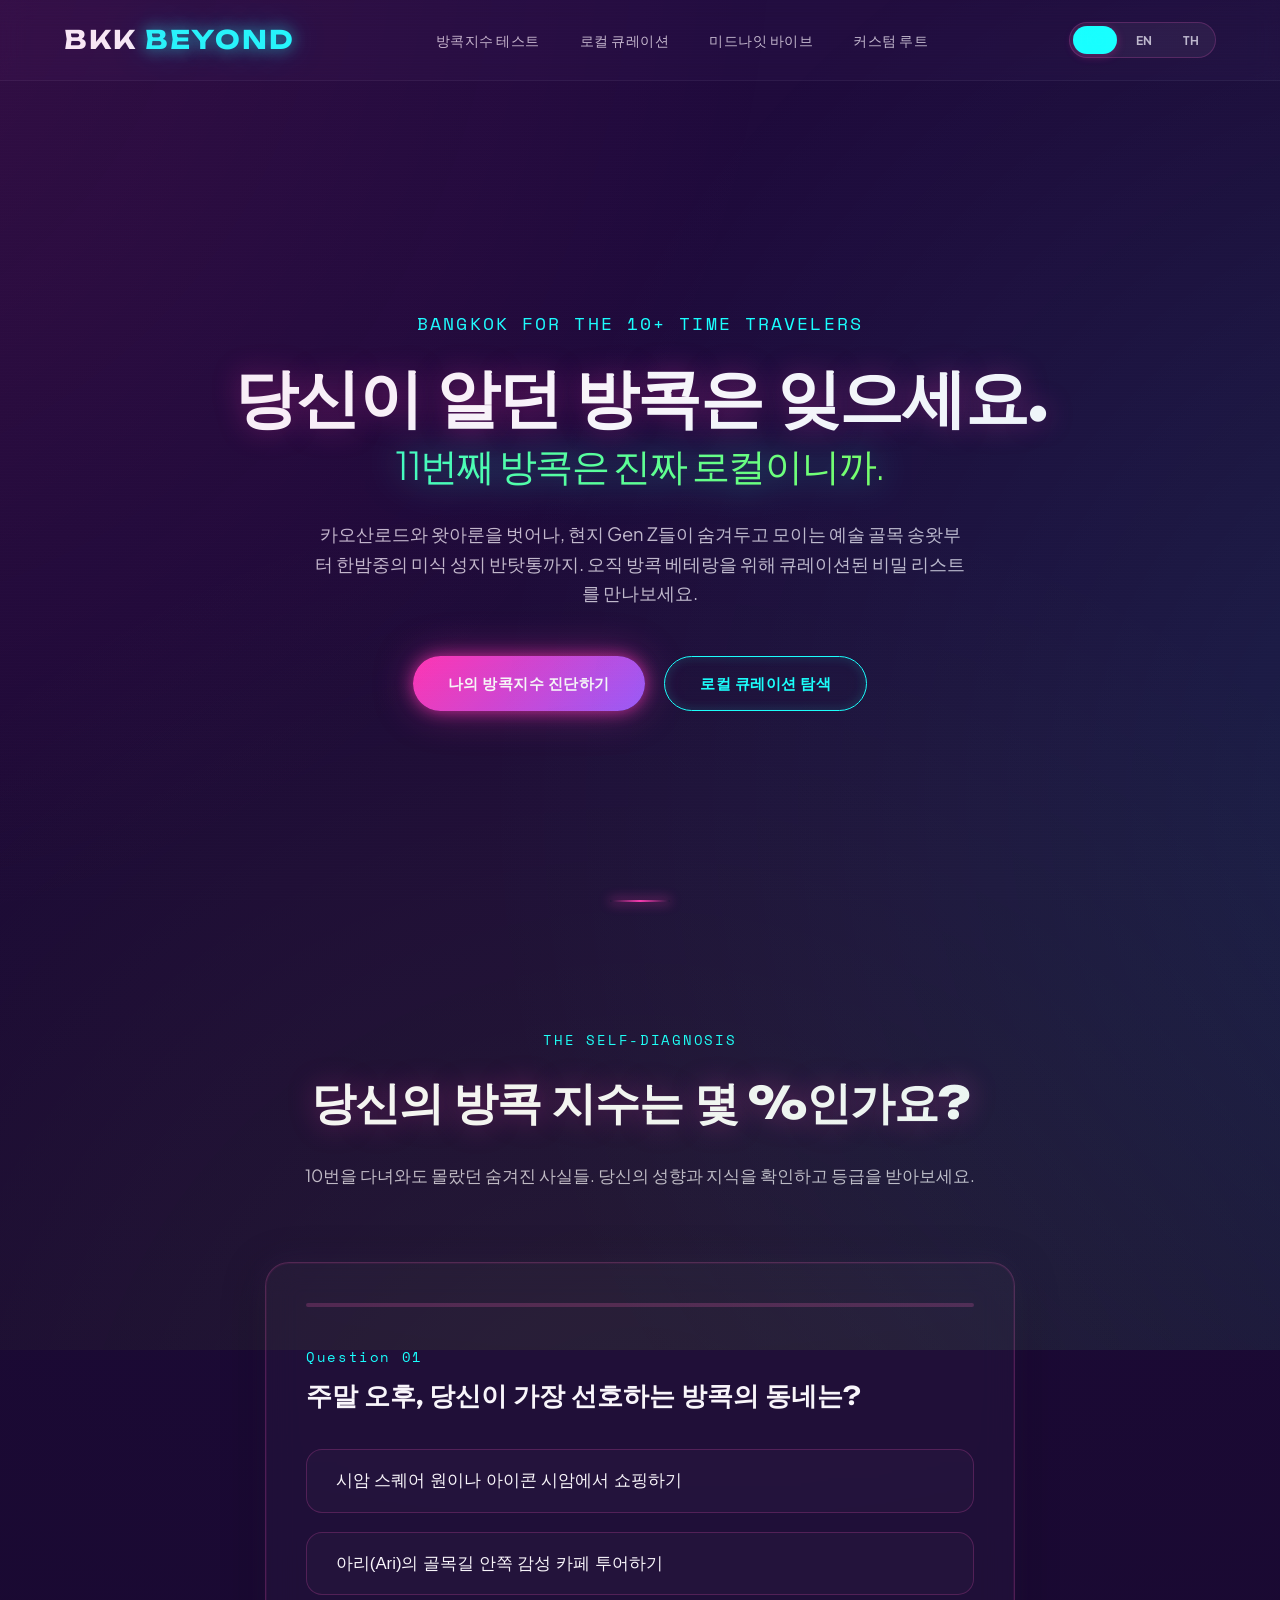
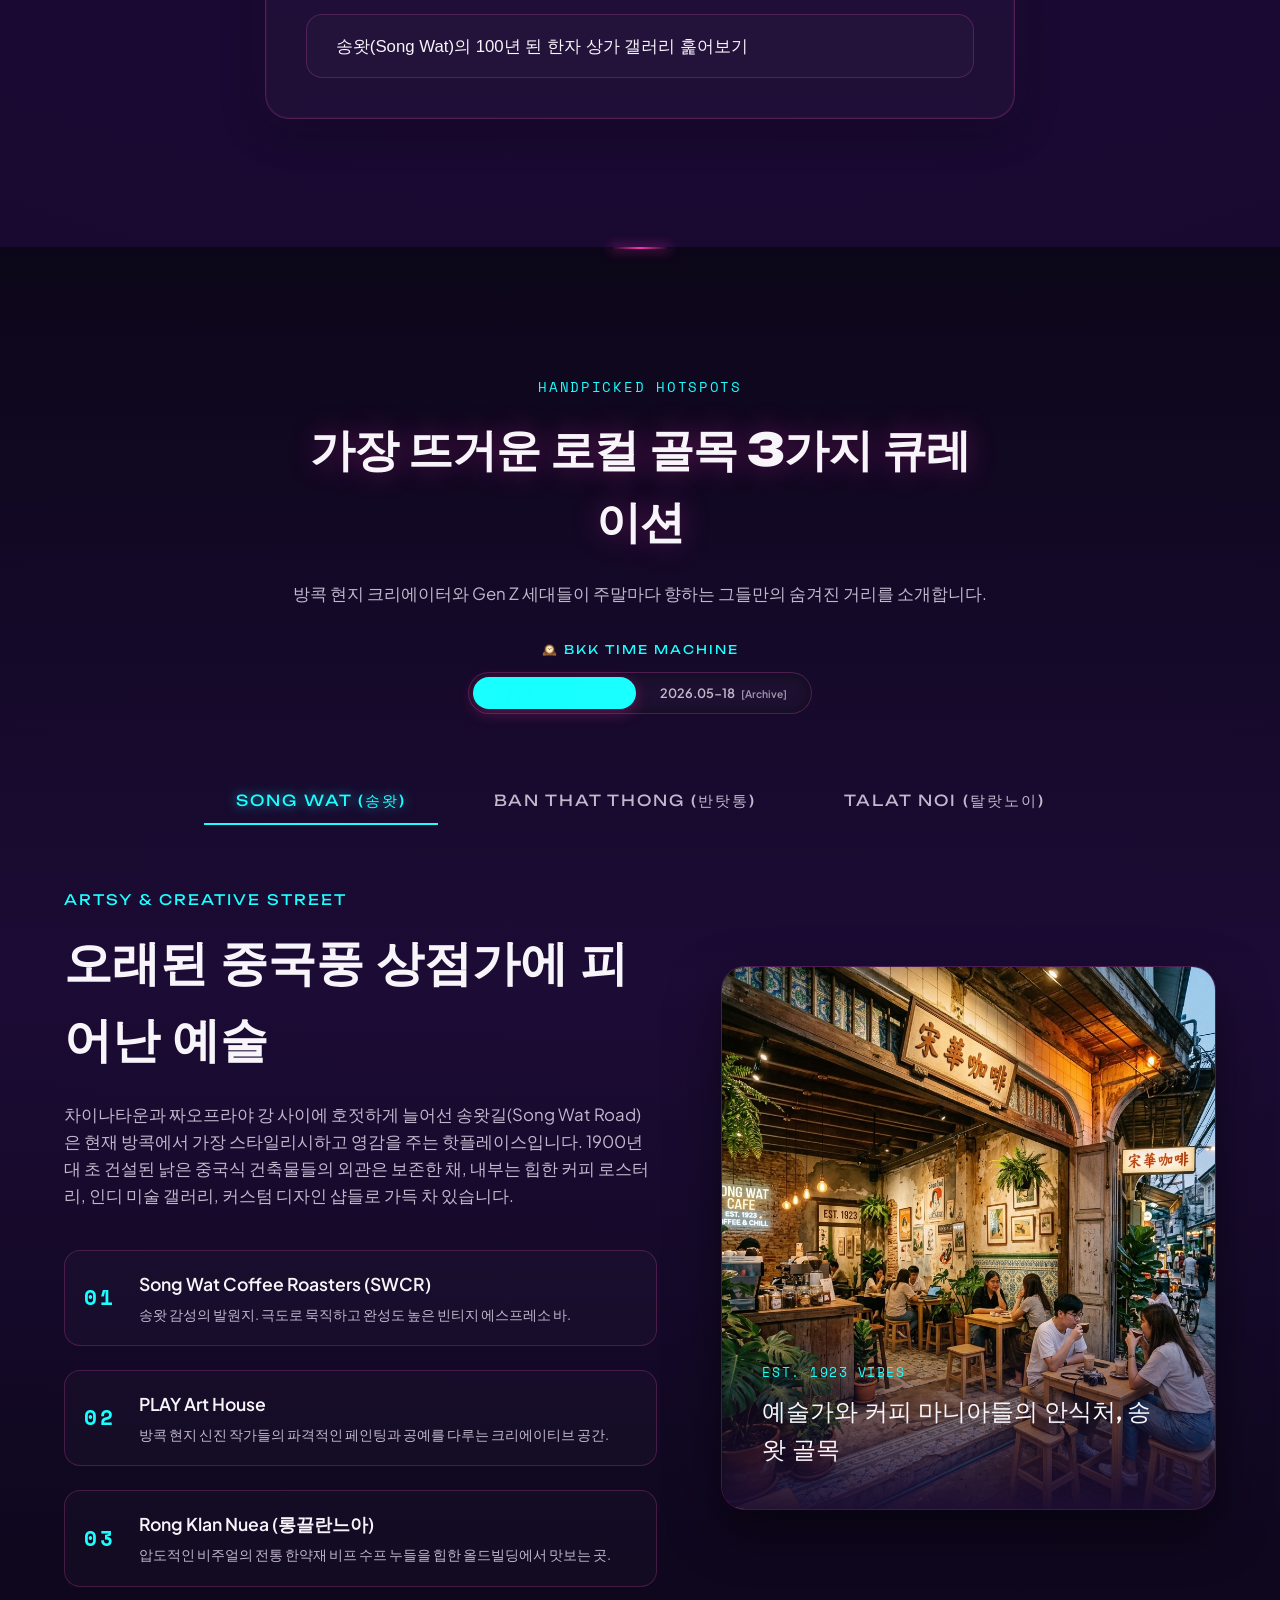
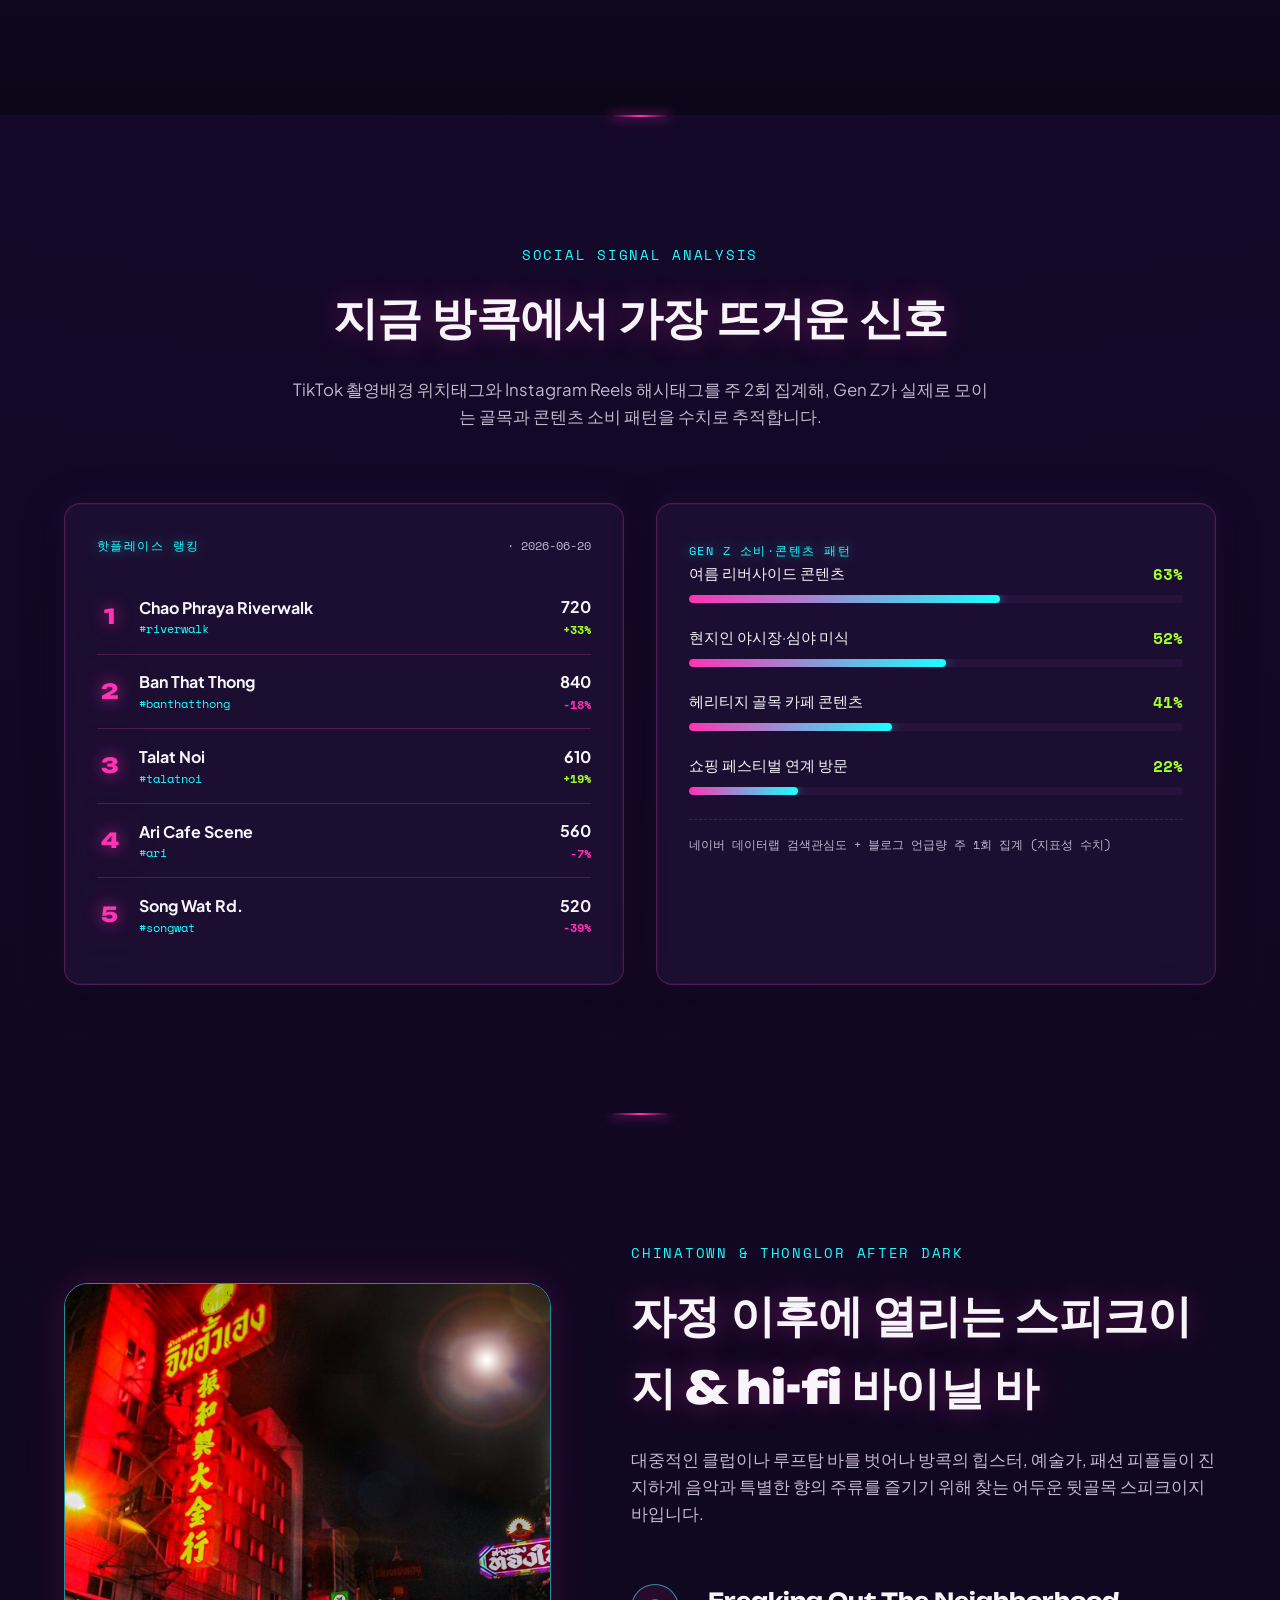
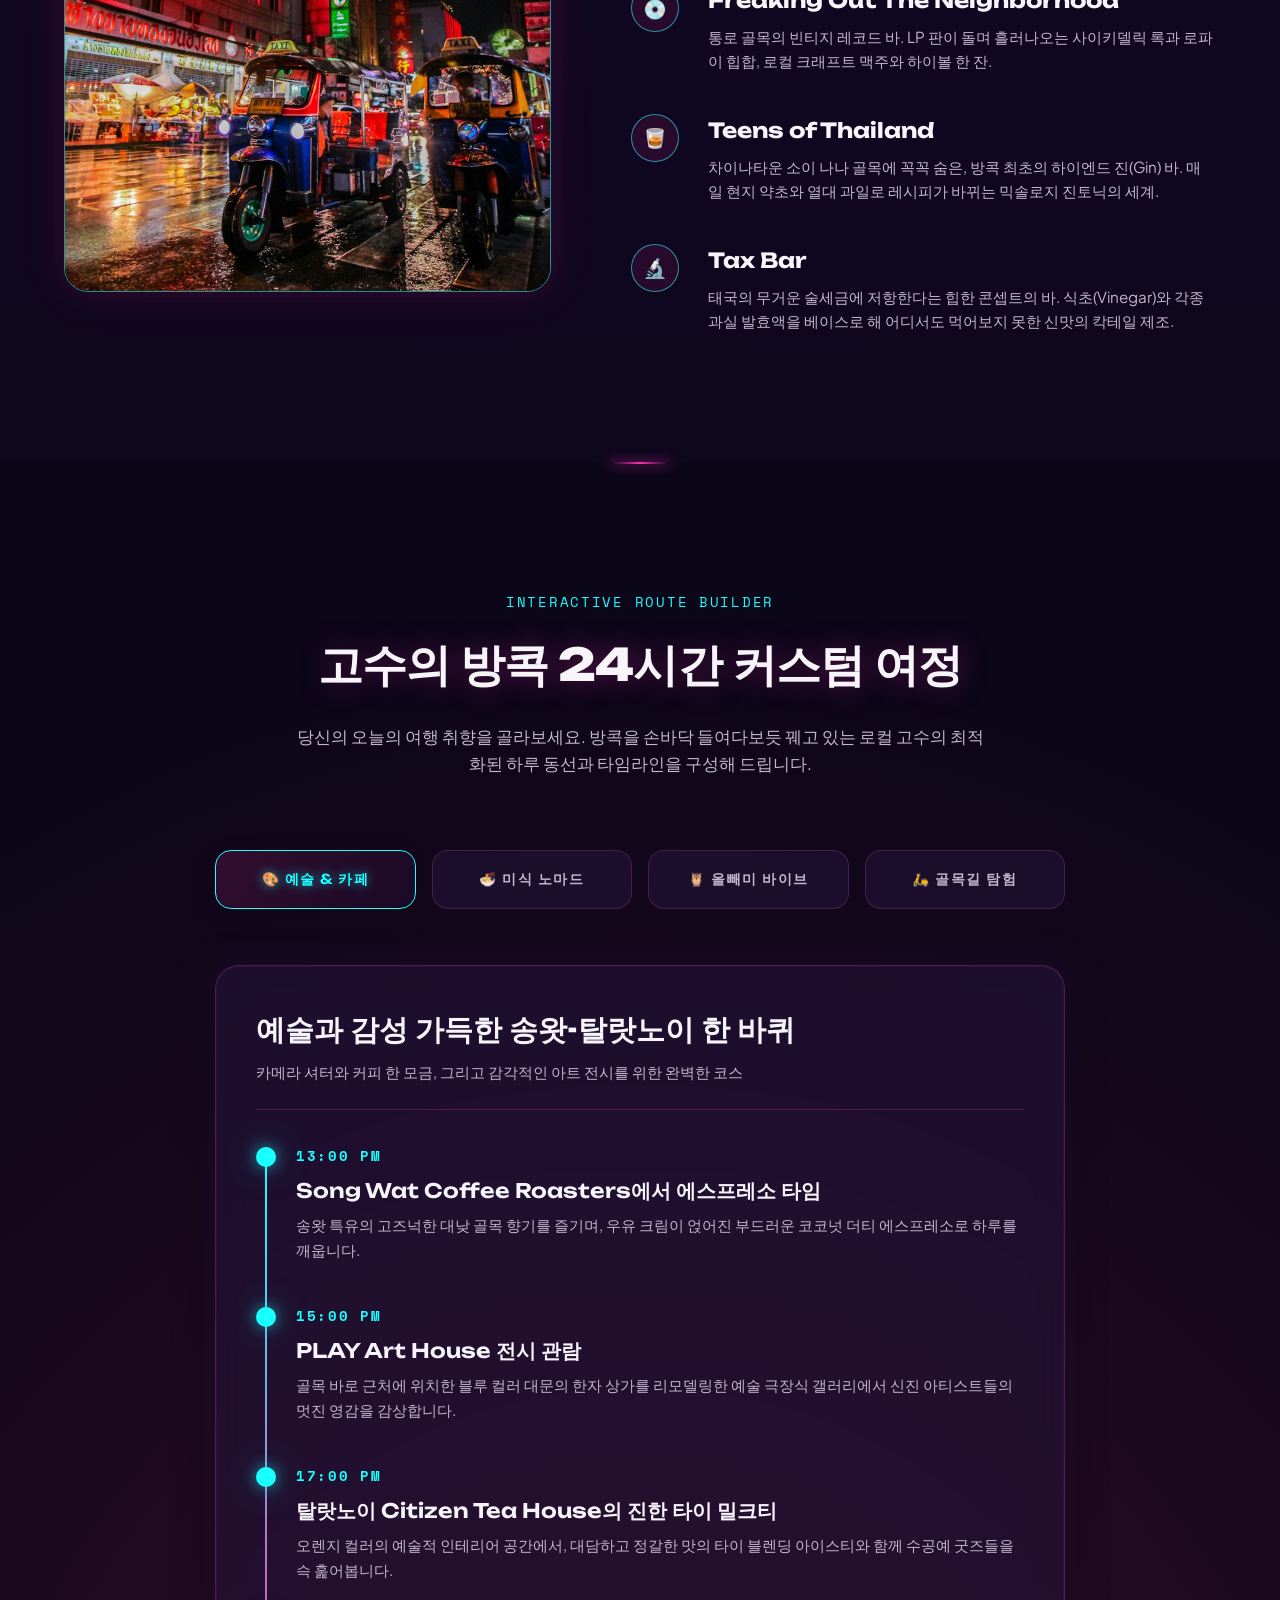
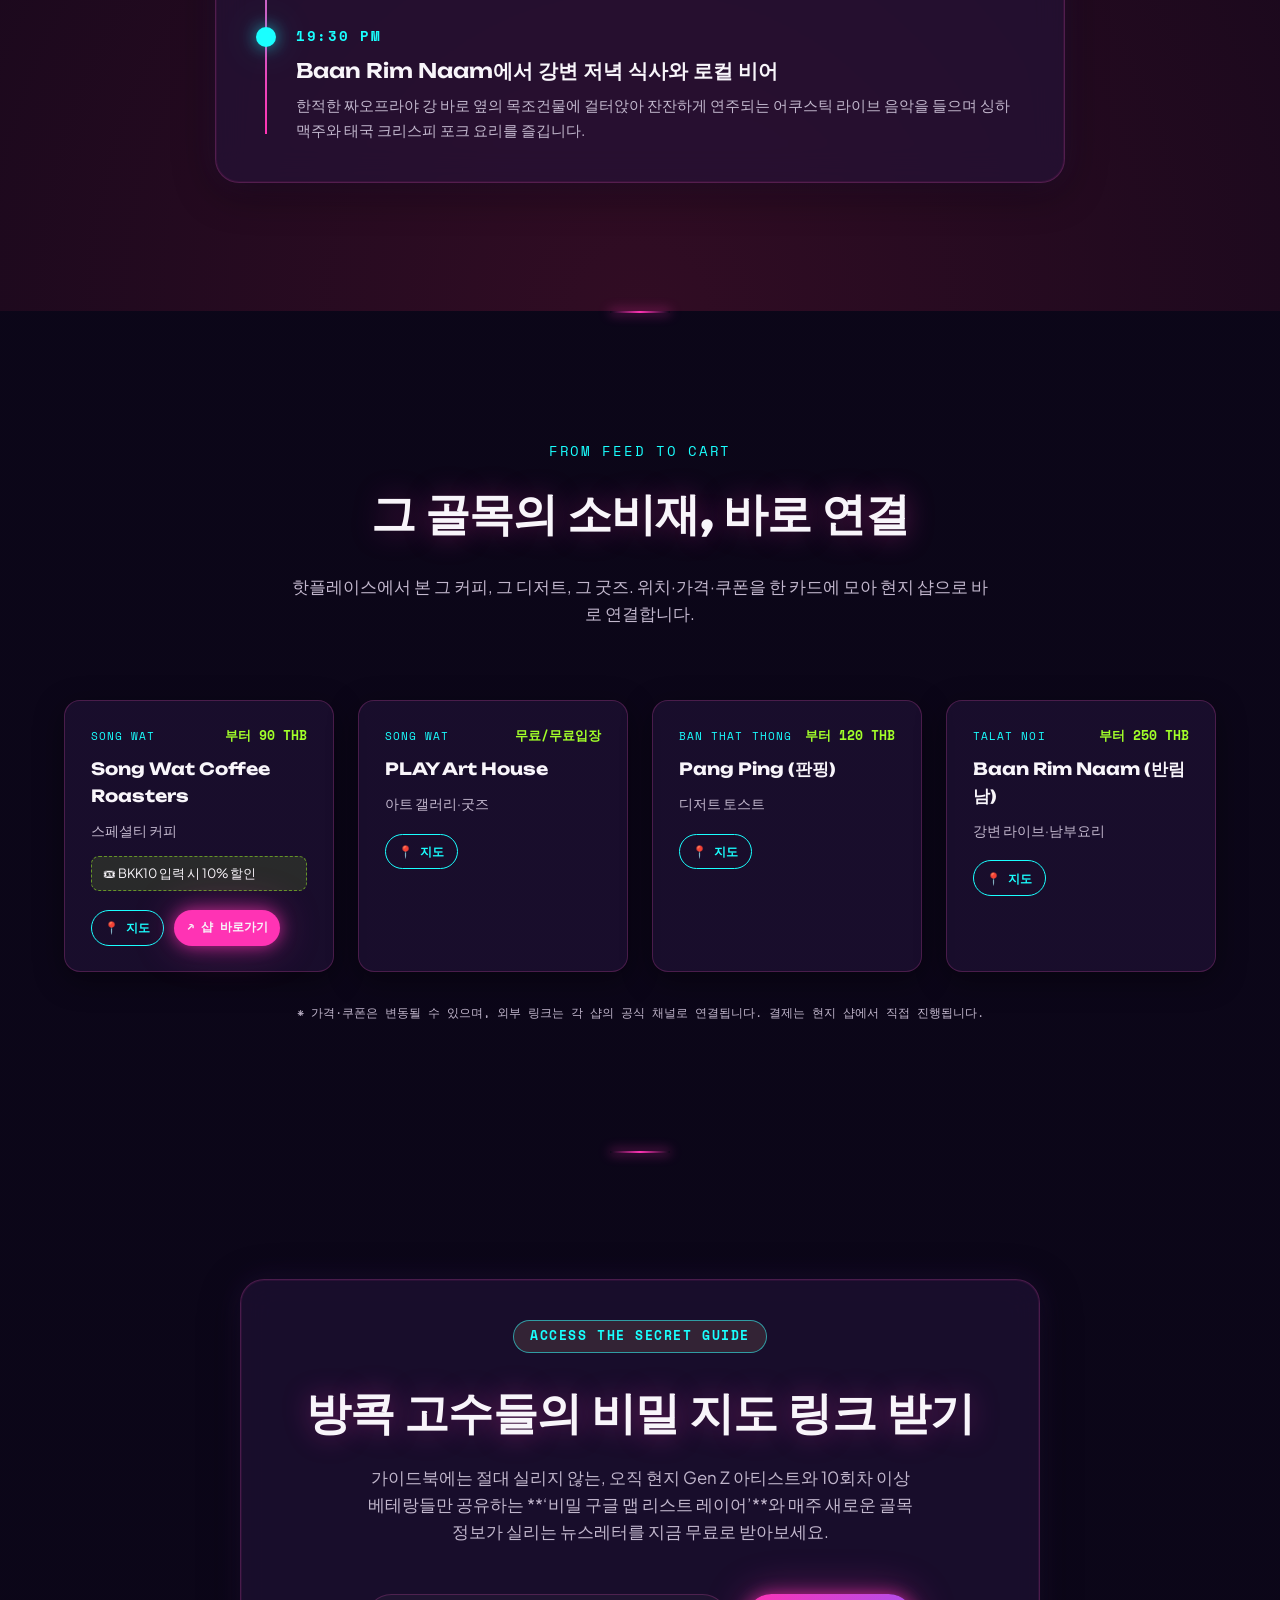
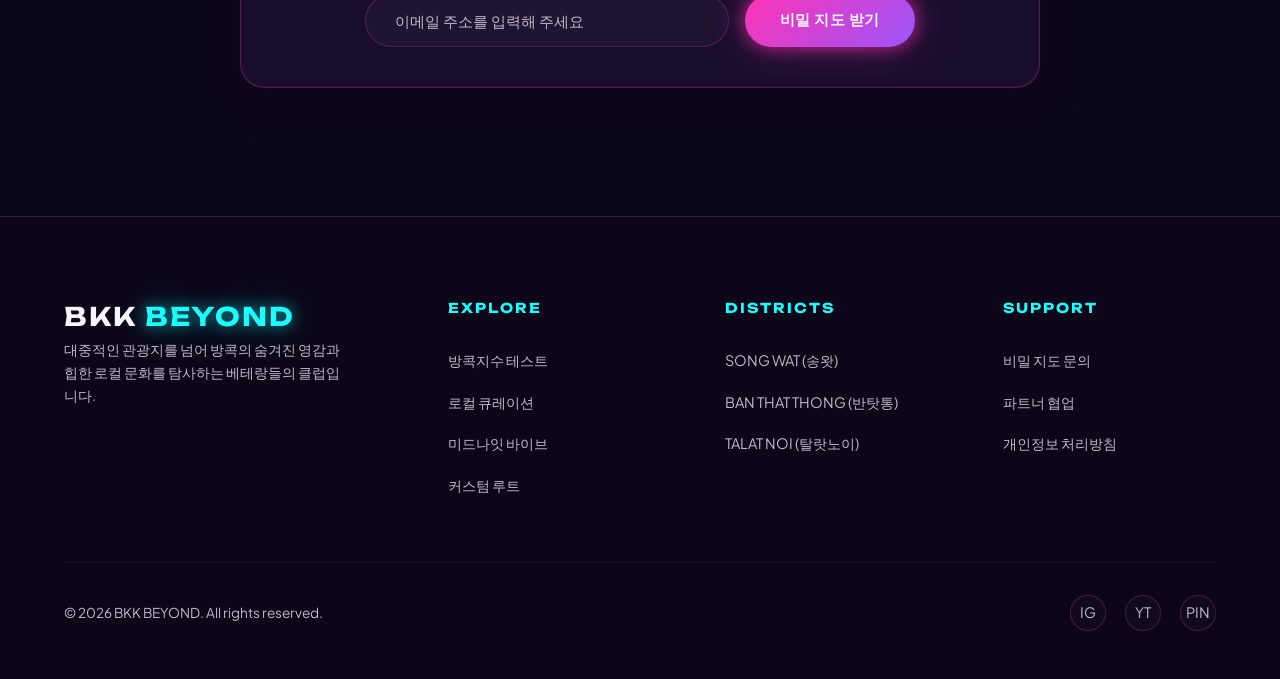
==== commit 5d5fd814: "content: 트렌드 갱신 2026-06-20 — 리버사이드 1위, 쇼핑페스트 퇴장, 송왓 #5 급락 클라우드 routine이 동일 신호로 생성했으나 GitHub 쓰기권한(403" ====
--- a/index.html
+++ b/index.html
@@ -7,7 +7,7 @@
   <meta name="robots" content="index, follow">
 
   <!-- ⚠️ 배포 후 실제 도메인으로 교체하세요 (절대 URL이어야 SNS 공유 썸네일이 뜹니다) -->
-  <link rel="canonical" href="https://REPLACE-WITH-YOUR-DOMAIN.com/">
+  <link rel="canonical" href="https://iggy6464.github.io/bkk-beyond/">
 
   <meta name="description" content="방콕 방문 10회 이상의 진짜 고수들과 힙한 Gen Z를 위한 비밀 로컬 플레이스 가이드. 당신이 알던 방콕은 잊으세요.">
   <meta name="keywords" content="방콕여행, 방콕고수, 송왓, 반탓통, 탈랏노이, 방콕로컬, 방콕힙플레이스">
@@ -18,17 +18,17 @@
   <meta property="og:locale" content="ko_KR">
   <meta property="og:locale:alternate" content="en_US">
   <meta property="og:locale:alternate" content="th_TH">
-  <meta property="og:url" content="https://REPLACE-WITH-YOUR-DOMAIN.com/">
+  <meta property="og:url" content="https://iggy6464.github.io/bkk-beyond/">
   <meta property="og:title" content="BKK BEYOND | 11번째 방콕을 위한 비밀 가이드">
   <meta property="og:description" content="흔한 관광지는 지겹다면? 방콕 고수들이 가는 진짜 힙하고 로컬한 장소들만 모았습니다.">
-  <meta property="og:image" content="https://REPLACE-WITH-YOUR-DOMAIN.com/hero_bg.png">
+  <meta property="og:image" content="https://iggy6464.github.io/bkk-beyond/hero_bg.png">
   <meta property="og:image:alt" content="방콕 트와일라잇 리버뷰 — BKK BEYOND">
 
   <!-- Twitter / X -->
   <meta name="twitter:card" content="summary_large_image">
   <meta name="twitter:title" content="BKK BEYOND | 11번째 방콕을 위한 비밀 가이드">
   <meta name="twitter:description" content="흔한 관광지는 지겹다면? 방콕 고수들이 가는 진짜 힙하고 로컬한 장소들만 모았습니다.">
-  <meta name="twitter:image" content="https://REPLACE-WITH-YOUR-DOMAIN.com/hero_bg.png">
+  <meta name="twitter:image" content="https://iggy6464.github.io/bkk-beyond/hero_bg.png">
 
   <!-- 이모지 파비콘 (외부 파일 불필요) -->
   <link rel="icon" href="data:image/svg+xml,%3Csvg xmlns='http://www.w3.org/2000/svg' viewBox='0 0 100 100'%3E%3Ctext y='.9em' font-size='90'%3E%F0%9F%8C%83%3C/text%3E%3C/svg%3E">
@@ -42,7 +42,7 @@
     "@type": "WebSite",
     "name": "BKK BEYOND",
     "alternateName": "11번째 방콕을 위한 비밀 가이드",
-    "url": "https://REPLACE-WITH-YOUR-DOMAIN.com/",
+    "url": "https://iggy6464.github.io/bkk-beyond/",
     "description": "방콕 방문 10회 이상의 베테랑 여행자를 위한 비밀 로컬 플레이스 큐레이션 가이드.",
     "inLanguage": ["ko", "en", "th"]
   }
@@ -503,7 +503,7 @@
   </footer>
 
   <script id="bkk-data" type="application/json">
-  {"current":{"version":"2026-06-20","theme":{"ko":"6월 3주차: 송왓 열기 진정과 반탓통·리버사이드의 부상","en":"3rd Week of June: Song Wat Cools as Ban That Thong & the Riverside Rise","th":"สัปดาห์ที่ 3 มิถุนายน: ทรงวาดเย็นลง บรรทัดทอง & ริมแม่น้ำมาแรง"},"translations":{"ko":{"curation.songwatTagline":"Artsy & Creative Street","curation.songwatTitle":"오래된 중국풍 상점가에 피어난 예술","curation.songwatDesc":"차이나타운과 짜오프라야 강 사이에 호젓하게 늘어선 송왓길(Song Wat Road)은 현재 방콕에서 가장 스타일리시하고 영감을 주는 핫플레이스입니다. 1900년대 초 건설된 낡은 중국식 건축물들의 외관은 보존한 채, 내부는 힙한 커피 로스터리, 인디 미술 갤러리, 커스텀 디자인 샵들로 가득 차 있습니다.","curation.songwatSpot1Title":"Song Wat Coffee Roasters (SWCR)","curation.songwatSpot1Desc":"송왓 감성의 발원지. 극도로 묵직하고 완성도 높은 빈티지 에스프레소 바.","curation.songwatSpot2Title":"PLAY Art House","curation.songwatSpot2Desc":"방콕 현지 신진 작가들의 파격적인 페인팅과 공예를 다루는 크리에이티브 공간.","curation.songwatSpot3Title":"Rong Klan Nuea (롱끌란느아)","curation.songwatSpot3Desc":"압도적인 비주얼의 전통 한약재 비프 수프 누들을 힙한 올드빌딩에서 맛보는 곳.","curation.songwatMediaTag":"Est. 1923 Vibes","curation.songwatMediaCaption":"예술가와 커피 마니아들의 안식처, 송왓 골목","curation.banTagline":"Gen Z Midnight Gastronomy","curation.banTitle":"자정을 넘긴 한밤중의 미식 카니발","curation.banDesc":"야오와랏의 번잡한 외국 관광객 인파가 피곤하다면 바로 이곳입니다. 쭐랄롱꼰 대학교 인근의 반탓통(Ban That Thong)은 저녁 4시부터 활기를 띠기 시작해 새벽까지 현지 젊은이들이 야식과 달콤한 디저트를 찾아 끝없이 대기 줄을 형성하는 활기찬 진짜 로컬 먹자골목입니다.","curation.banSpot1Title":"Nueng Nom Nua (능놈느아)","curation.banSpot1Desc":"버터 풍미 가득한 촉촉 쫄깃한 두꺼운 토스트에 홈메이드 판단 커스터드를 찍어 먹는 긴 대기 필수 맛집.","curation.banSpot2Title":"Jeh O Chula (제오쭐라)","curation.banSpot2Desc":"미슐랭 빕구르망의 끝판왕. 자정 근처에만 파는 궁극의 대형 해물 똠얌 라면.","curation.banSpot3Title":"Ann Guay Tiew Kua Gai","curation.banSpot3Desc":"바삭하게 튀기듯 볶아낸 태국식 치킨 에그 누들의 진수, 현지인들의 소울푸드.","curation.banMediaTag":"Sweet & Spicy Street","curation.banMediaCaption":"판단 잼을 가득 얹은 도톰한 브리오슈 토스트","curation.talatTagline":"Retro Heritage & Alleys","curation.talatTitle":"녹슨 엔진 기계들과 빈티지 벽화 사이로","curation.talatDesc":"방콕에서 가장 오래된 역사를 자랑하는 주거 지역 중 하나인 탈랏노이(Talat Noi)는 낡은 자동차 엔진 부품과 기름 냄새가 가득한 골목길에 인스타그램용 벽화, 모던 찻집, 숨겨진 뷰 카페들이 얽혀 있는 놀랍고 독특한 대조의 공간입니다.","curation.talatSpot1Title":"Citizen Tea House","curation.talatSpot1Desc":"태국의 전통 수제 텍스타일 소품과 진한 시그니처 타이 밀크티를 파는 극도의 힙 오렌지 인테리어 찻집.","curation.talatSpot2Title":"Mother Roaster","curation.talatSpot2Desc":"엔진 기계 부품이 산더미처럼 쌓인 1층 골목 구석을 올라가면 나타나는, 노년의 바리스타가 내려주는 감동적인 핸드드립 전문점.","curation.talatSpot3Title":"Baan Rim Naam (반림남)","curation.talatSpot3Desc":"버려진 창고를 로컬 라이브 음악과 전통 태국 남부 요리가 함께하는 강변 힐링 명소로 탈바꿈한 예술 공간.","curation.talatMediaTag":"Slow-Paced Alleyway","curation.talatMediaCaption":"시간이 느리게 흐르는 골목, 노란 베스파와 오페라 벽화"},"en":{"curation.songwatTagline":"Artsy & Creative Street","curation.songwatTitle":"Art Blooming in Historic Shophouses","curation.songwatDesc":"Stretching between Chinatown and Chao Phraya River, Song Wat Road is currently the most stylish and inspiring hotspot in Bangkok. Preserving the old century-old Chinese exterior, it houses hip coffee roasteries, indie art galleries, and custom design shops.","curation.songwatSpot1Title":"Song Wat Coffee Roasters (SWCR)","curation.songwatSpot1Desc":"The origin of Song Wat vibe. Extremely rich and precise vintage espresso bar.","curation.songwatSpot2Title":"PLAY Art House","curation.songwatSpot2Desc":"A creative space showcasing paintings and crafts from emerging local artists.","curation.songwatSpot3Title":"Rong Klan Nuea","curation.songwatSpot3Desc":"A trendy beef noodle shop serving medicinal broth in a beautifully preserved shophouse.","curation.songwatMediaTag":"Est. 1923 Vibes","curation.songwatMediaCaption":"A sanctuary for artists and coffee lovers, Song Wat","curation.banTagline":"Gen Z Midnight Gastronomy","curation.banTitle":"Midnight Feast Beyond Twelve","curation.banDesc":"If the crowds of Yaowarat feel exhausting, this is your place. Located near Chulalongkorn University, Ban That Thong comes alive from 4 PM, with young locals lining up until late night for midnight treats, desserts, and savory street food.","curation.banSpot1Title":"Nueng Nom Nua","curation.banSpot1Desc":"Famous sweet shop. Thick toasted brioche bread dipped in homemade warm pandan custard.","curation.banSpot2Title":"Jeh O Chula","curation.banSpot2Desc":"The ultimate Michelin Bib Gourmand. Iconic late-night giant seafood tom yum mama noodles.","curation.banSpot3Title":"Ann Guay Tiew Kua Gai","curation.banSpot3Desc":"Crispy pan-fried chicken rice noodles, a perfect comfort food for Bangkok locals.","curation.banMediaTag":"Sweet & Spicy Street","curation.banMediaCaption":"Thick brioche toast topped with delicious warm pandan dip","curation.talatTagline":"Retro Heritage & Alleys","curation.talatTitle":"Between Rusty Engines and Vintage Murals","curation.talatDesc":"One of the oldest residential neighborhoods in Bangkok, Talat Noi is an incredible blend of old automotive engine parts, oil scents, gorgeous street murals, modern tea houses, and hidden riverside views.","curation.talatSpot1Title":"Citizen Tea House","curation.talatSpot1Desc":"A highly aesthetic orange-themed tea salon selling signature Thai milk teas and craft textile goods.","curation.talatSpot2Title":"Mother Roaster","curation.talatSpot2Desc":"A manual coffee bar run by senior baristas, tucked on the second floor above heaps of rusty metal parts.","curation.talatSpot3Title":"Baan Rim Naam","curation.talatSpot3Desc":"A converted warehouse serving authentic Southern Thai recipes and drinks right next to the calm Chao Phraya River.","curation.talatMediaTag":"Slow-Paced Alleyway","curation.talatMediaCaption":"Slowly ticking alleys with vintage yellow Vespa and opera murals"},"th":{"curation.songwatTagline":"Artsy & Creative Street","curation.songwatTitle":"ศิลปะเบ่งบานในตึกแถวจีนโบราณ","curation.songwatDesc":"ถนนทรงวาดทอดยาวระหว่างเยาวราชและแม่น้ำเจ้าพระยา ปัจจุบันเป็นจุดเช็คอินที่เก๋ไก๋และสร้างแรงบันาลใจที่สุดในกรุงเทพฯ โดยยังคงอนุรักษ์ตึกแถวจีนโบราณอายุร้อยปีไว้ พร้อมตกแต่งภายในเป็นร้านกาแฟสุดฮิป แกลเลอรีศิลปะอิสระ และร้านงานดีไซน์แฮนด์เมด","curation.songwatSpot1Title":"Song Wat Coffee Roasters (SWCR)","curation.songwatSpot1Desc":"จุดเริ่มต้นของความฮิปย่านทรงวาด เอสเปรสโซ่บาร์สไตล์วินเทจที่มีกาแฟคุณภาพเยี่ยมและอบอุ่น","curation.songwatSpot2Title":"PLAY Art House","curation.songwatSpot2Desc":"พื้นที่สร้างสรรค์จัดแสดงภาพวาดและงานฝีมือจากศิลปินไทยรุ่นใหม่ที่น่าจับตา","curation.songwatSpot3Title":"Rong Klan Nuea (โรงกลั่นเนื้อ)","curation.songwatSpot3Desc":"ร้านก๋วยเตี๋ยวเนื้อตุ๋นสูตรยาจีนโบราณในตึกแถววินเทจสุดเก๋ที่ทุกคนต้องมาเช็คอิน","curation.songwatMediaTag":"Est. 1923 Vibes","curation.songwatMediaCaption":"สวรรค์ของศิลปินและคนรักกาแฟ ย่านทรงวาด","curation.banTagline":"Gen Z Midnight Gastronomy","curation.banTitle":"เทศกาลอาหารเที่ยงคืนหลังเวลาเที่ยงวัน","curation.banDesc":"หากความพลุกพล่านของเยาวราชทำให้คุณเหนื่อย ที่นี่คือคำตอบของคุณ บรรทัดทองตั้งอยู่ใกล้กับจุฬาลงกรณ์มหาวิทยาลัย คึกคักตั้งแต่ 4 โมงเย็น โดยมีวัยรุ่นไทยมาต่อคิวยาวจนถึงดึกเพื่อรอชิมขนมหวานและสตรีทฟู้ดรสเด็ด","curation.banSpot1Title":"หนึ่ง นม นัว (Nueng Nom Nua)","curation.banSpot1Desc":"ร้านขนมปังเนยสดปิ้งเตาถ่านกรอบนอกนุ่มใน จิ้มสังขยาใบเตยโฮมเมดและนมสดเข้มข้นที่เป็นกระแส","curation.banSpot2Title":"เจ๊โอว (Jeh O Chula)","curation.banSpot2Desc":"สุดยอดร้านมิชลินบิบกูร์มองด์ กับเมนูมาม่าต้มยำทะเลหม้อไฟรอบดึกชื่อดังระดับโลก","curation.banSpot3Title":"แอน ก๋วยเตี๋ยวคั่วไก่","curation.banSpot3Desc":"ก๋วยเตี๋ยวคั่วไก่กรอบร้อนๆ ที่ผัดบนเตาถ่านหอมกรุ่น อาหารจานโปรดของคนกรุงเทพฯ","curation.banMediaTag":"Sweet & Spicy Street","curation.banMediaCaption":"ขนมปังปิ้งเนยชิ้นหนาราดสังขยาใบเตยหอมละมุน","curation.talatTagline":"Retro Heritage & Alleys","curation.talatTitle":"ท่ามกลางอะไหล่เครื่องยนต์เก่าและภาพวาดวินเทจ","curation.talatDesc":"ตลาดน้อยเป็นย่านที่พักอาศัยที่เก่าแก่ที่สุดแห่งหนึ่งในกรุงเทพฯ เป็นการผสมผสานที่ลงตัวระหว่างร้านอะไหล่เซียงกง ภาพวาดสตรีทอาร์ทสีสันสดใส โรงน้ำชาโบราณ และคาเฟ่ริมแม่น้ำเจ้าพระยา","curation.talatSpot1Title":"Citizen Tea House","curation.talatSpot1Desc":"โรงน้ำชาสุดเก๋สีส้มสดใส จำหน่ายชาไทยสูตรพิเศษและงานหัตถกรรมสิ่งทอแฮนด์เมด","curation.talatSpot2Title":"Mother Roaster","curation.talatSpot2Desc":"คาเฟ่กาแฟดริปสโลว์บาร์บนชั้นสองของบ้านไม้เก่า เหนือกองอะไหล่เครื่องยนต์ โดยฝีมือคุณป้าบาริสต้าวัยเก๋า","curation.talatSpot3Title":"บ้านริมน้ำ (Baan Rim Naam)","curation.talatSpot3Desc":"โกดังเก่าริมน้ำที่ดัดแปลงเป็นพื้นที่พักผ่อน เสิร์ฟอาหารใต้รสจัดจ้านและเครื่องดื่มเย็นๆ ชมวิวแม่น้ำเจ้าพระยา","curation.talatMediaTag":"Slow-Paced Alleyway","curation.talatMediaCaption":"ตรอกเก่าแก่ที่เวลาไหลช้าๆ รถเวสป้าสีเหลืองและภาพวาดงิ้วโบราณ"}},"trends":{"updated":"2026-06-20","source_note":{"ko":"네이버 데이터랩 검색관심도 + 블로그 언급량 주 1회 집계 (지표성 수치)","en":"Weekly tally of Naver DataLab search interest + blog mention volume (indicative figures)","th":"รวบรวมความสนใจค้นหา Naver DataLab + ปริมาณการกล่าวถึงในบล็อกรายสัปดาห์ (ตัวเลขเชิงบ่งชี้)"},"hotspots":[{"rank":1,"name":"Song Wat Rd.","mentions":1180,"wow":-22,"tag":"#songwat"},{"rank":2,"name":"Ban That Thong","mentions":1020,"wow":28,"tag":"#banthatthong"},{"rank":3,"name":"BKK Shopping Fest","mentions":890,"wow":45,"tag":"#bkkshopfest2026"},{"rank":4,"name":"Ari Cafe Scene","mentions":720,"wow":6,"tag":"#ari"},{"rank":5,"name":"Chao Phraya Riverwalk","mentions":540,"wow":18,"tag":"#riverwalk"}],"patterns":[{"label_ko":"현지인 야시장 비중","label_en":"Local night-market share","value":57,"unit":"%"},{"label_ko":"리버사이드 도보 콘텐츠","label_en":"Riverside walk content","value":41,"unit":"%"},{"label_ko":"쇼핑 페스티벌 연계 방문","label_en":"Festival-linked visits","value":38,"unit":"%"},{"label_ko":"송왓 재방문 의향","label_en":"Song Wat revisit intent","value":64,"unit":"%"}]},"shops":[{"id":"swcr","name":{"ko":"Song Wat Coffee Roasters","en":"Song Wat Coffee Roasters","th":"Song Wat Coffee Roasters"},"district":"Song Wat","category":{"ko":"스페셜티 커피","en":"Specialty Coffee","th":"กาแฟพิเศษ"},"price_from":90,"currency":"THB","map_url":"https://maps.google.com/?q=Song+Wat+Coffee+Roasters+Bangkok","shop_url":"https://www.instagram.com/songwatcoffeeroasters/","coupon":{"ko":"BKK10 입력 시 10% 할인","en":"10% off with code BKK10","th":"ลด 10% ด้วยโค้ด BKK10"}},{"id":"playart","name":{"ko":"PLAY Art House","en":"PLAY Art House","th":"PLAY Art House"},"district":"Song Wat","category":{"ko":"아트 갤러리·굿즈","en":"Art Gallery & Goods","th":"แกลเลอรี"},"price_from":0,"currency":"THB","map_url":"https://maps.google.com/?q=PLAY+Art+House+Song+Wat","shop_url":"","coupon":{"ko":"","en":"","th":""}},{"id":"pangping","name":{"ko":"Pang Ping (판핑)","en":"Pang Ping","th":"ปังปิ้ง"},"district":"Ban That Thong","category":{"ko":"디저트 토스트","en":"Dessert Toast","th":"ขนมปังปิ้ง"},"price_from":120,"currency":"THB","map_url":"https://maps.google.com/?q=Ban+That+Thong+Bangkok","shop_url":"","coupon":{"ko":"","en":"","th":""}},{"id":"baanrimnaam","name":{"ko":"Baan Rim Naam (반림남)","en":"Baan Rim Naam","th":"บ้านริมน้ำ"},"district":"Talat Noi","category":{"ko":"강변 라이브·남부요리","en":"Riverside Live & Southern Food","th":"อาหารใต้ริมน้ำ"},"price_from":250,"currency":"THB","map_url":"https://maps.google.com/?q=Baan+Rim+Naam+Talat+Noi","shop_url":"","coupon":{"ko":"","en":"","th":""}}]},"archives":[{"version":"2026-06-01","theme":{"ko":"6월 1주차: 판단 디저트와 차이나타운 믹솔로지의 습격","en":"June 1st Week: Pandan Custard Toast & Chinatown Mixology","th":"มิถุนายน สัปดาห์ที่ 1: ขนมปังปิ้งสังขยาใบเตยและบาร์สมุนไพร"},"translations":{"ko":{"curation.songwatTagline":"Artsy & Creative Street","curation.songwatTitle":"오래된 중국풍 상점가에 피어난 예술","curation.songwatDesc":"차이나타운과 짜오프라야 강 사이에 호젓하게 늘어선 송왓길(Song Wat Road)은 현재 방콕에서 가장 스타일리시하고 영감을 주는 핫플레이스입니다. 1900년대 초 건설된 낡은 중국식 건축물들의 외관은 보존한 채, 내부는 힙한 커피 로스터리, 인디 미술 갤러리, 커스텀 디자인 샵들로 가득 차 있습니다.","curation.songwatSpot1Title":"Song Wat Coffee Roasters (SWCR)","curation.songwatSpot1Desc":"송왓 감성의 발원지. 극도로 묵직하고 완성도 높은 빈티지 에스프레소 바.","curation.songwatSpot2Title":"PLAY Art House","curation.songwatSpot2Desc":"방콕 현지 신진 작가들의 파격적인 페인팅과 공예를 다루는 크리에이티브 공간.","curation.songwatSpot3Title":"Rong Klan Nuea (롱끌란느아)","curation.songwatSpot3Desc":"압도적인 비주얼의 전통 한약재 비프 수프 누들을 힙한 올드빌딩에서 맛보는 곳.","curation.songwatMediaTag":"Est. 1923 Vibes","curation.songwatMediaCaption":"예술가와 커피 마니아들의 안식처, 송왓 골목","curation.banTagline":"Gen Z Midnight Gastronomy","curation.banTitle":"자정을 넘긴 한밤중의 미식 카니발","curation.banDesc":"야오와랏의 번잡한 외국 관광객 인파가 피곤하다면 바로 이곳입니다. 쭐랄롱꼰 대학교 인근의 반탓통(Ban That Thong)은 저녁 4시부터 활기를 띠기 시작해 새벽까지 현지 젊은이들이 야식과 달콤한 디저트를 찾아 끝없이 대기 줄을 형성하는 활기찬 진짜 로컬 먹자골목입니다.","curation.banSpot1Title":"Nueng Nom Nua (능놈느아)","curation.banSpot1Desc":"버터 풍미 가득한 촉촉 쫄깃한 두꺼운 토스트에 홈메이드 판단 커스터드를 찍어 먹는 긴 대기 필수 맛집.","curation.banSpot2Title":"Jeh O Chula (제오쭐라)","curation.banSpot2Desc":"미슐랭 빕구르망의 끝판왕. 자정 근처에만 파는 궁극의 대형 해물 똠얌 라면.","curation.banSpot3Title":"Ann Guay Tiew Kua Gai","curation.banSpot3Desc":"바삭하게 튀기듯 볶아낸 태국식 치킨 에그 누들의 진수, 현지인들의 소울푸드.","curation.banMediaTag":"Sweet & Spicy Street","curation.banMediaCaption":"판단 잼을 가득 얹은 도톰한 브리오슈 토스트","curation.talatTagline":"Retro Heritage & Alleys","curation.talatTitle":"녹슨 엔진 기계들과 빈티지 벽화 사이로","curation.talatDesc":"방콕에서 가장 오래된 역사를 자랑하는 주거 지역 중 하나인 탈랏노이(Talat Noi)는 낡은 자동차 엔진 부품과 기름 냄새가 가득한 골목길에 인스타그램용 벽화, 모던 찻집, 숨겨진 뷰 카페들이 얽혀 있는 놀랍고 독특한 대조의 공간입니다.","curation.talatSpot1Title":"Citizen Tea House","curation.talatSpot1Desc":"태국의 전통 수제 텍스타일 소품과 진한 시그니처 타이 밀크티를 파는 극도의 힙 오렌지 인테리어 찻집.","curation.talatSpot2Title":"Mother Roaster","curation.talatSpot2Desc":"엔진 기계 부품이 산더미처럼 쌓인 1층 골목 구석을 올라가면 나타나는, 노년의 바리스타가 내려주는 감동적인 핸드드립 전문점.","curation.talatSpot3Title":"Baan Rim Naam (반림남)","curation.talatSpot3Desc":"버려진 창고를 로컬 라이브 음악과 전통 태국 남부 요리가 함께하는 강변 힐링 명소로 탈바꿈한 예술 공간.","curation.talatMediaTag":"Slow-Paced Alleyway","curation.talatMediaCaption":"시간이 느리게 흐르는 골목, 노란 베스파와 오페라 벽화"},"en":{"curation.songwatTagline":"Artsy & Creative Street","curation.songwatTitle":"Art Blooming in Historic Shophouses","curation.songwatDesc":"Stretching between Chinatown and Chao Phraya River, Song Wat Road is currently the most stylish and inspiring hotspot in Bangkok. Preserving the old century-old Chinese exterior, it houses hip coffee roasteries, indie art galleries, and custom design shops.","curation.songwatSpot1Title":"Song Wat Coffee Roasters (SWCR)","curation.songwatSpot1Desc":"The origin of Song Wat vibe. Extremely rich and precise vintage espresso bar.","curation.songwatSpot2Title":"PLAY Art House","curation.songwatSpot2Desc":"A creative space showcasing paintings and crafts from emerging local artists.","curation.songwatSpot3Title":"Rong Klan Nuea","curation.songwatSpot3Desc":"A trendy beef noodle shop serving medicinal broth in a beautifully preserved shophouse.","curation.songwatMediaTag":"Est. 1923 Vibes","curation.songwatMediaCaption":"A sanctuary for artists and coffee lovers, Song Wat","curation.banTagline":"Gen Z Midnight Gastronomy","curation.banTitle":"Midnight Feast Beyond Twelve","curation.banDesc":"If the crowds of Yaowarat feel exhausting, this is your place. Located near Chulalongkorn University, Ban That Thong comes alive from 4 PM, with young locals lining up until late night for midnight treats, desserts, and savory street food.","curation.banSpot1Title":"Nueng Nom Nua","curation.banSpot1Desc":"Famous sweet shop. Thick toasted brioche bread dipped in homemade warm pandan custard.","curation.banSpot2Title":"Jeh O Chula","curation.banSpot2Desc":"The ultimate Michelin Bib Gourmand. Iconic late-night giant seafood tom yum mama noodles.","curation.banSpot3Title":"Ann Guay Tiew Kua Gai","curation.banSpot3Desc":"Crispy pan-fried chicken rice noodles, a perfect comfort food for Bangkok locals.","curation.banMediaTag":"Sweet & Spicy Street","curation.banMediaCaption":"Thick brioche toast topped with delicious warm pandan dip","curation.talatTagline":"Retro Heritage & Alleys","curation.talatTitle":"Between Rusty Engines and Vintage Murals","curation.talatDesc":"One of the oldest residential neighborhoods in Bangkok, Talat Noi is an incredible blend of old automotive engine parts, oil scents, gorgeous street murals, modern tea houses, and hidden riverside views.","curation.talatSpot1Title":"Citizen Tea House","curation.talatSpot1Desc":"A highly aesthetic orange-themed tea salon selling signature Thai milk teas and craft textile goods.","curation.talatSpot2Title":"Mother Roaster","curation.talatSpot2Desc":"A manual coffee bar run by senior baristas, tucked on the second floor above heaps of rusty metal parts.","curation.talatSpot3Title":"Baan Rim Naam","curation.talatSpot3Desc":"A converted warehouse serving authentic Southern Thai recipes and drinks right next to the calm Chao Phraya River.","curation.talatMediaTag":"Slow-Paced Alleyway","curation.talatMediaCaption":"Slowly ticking alleys with vintage yellow Vespa and opera murals"},"th":{"curation.songwatTagline":"Artsy & Creative Street","curation.songwatTitle":"ศิลปะเบ่งบานในตึกแถวจีนโบราณ","curation.songwatDesc":"ถนนทรงวาดทอดยาวระหว่างเยาวราชและแม่น้ำเจ้าพระยา ปัจจุบันเป็นจุดเช็คอินที่เก๋ไก๋และสร้างแรงบันาลใจที่สุดในกรุงเทพฯ โดยยังคงอนุรักษ์ตึกแถวจีนโบราณอายุร้อยปีไว้ พร้อมตกแต่งภายในเป็นร้านกาแฟสุดฮิป แกลเลอรีศิลปะอิสระ และร้านงานดีไซน์แฮนด์เมด","curation.songwatSpot1Title":"Song Wat Coffee Roasters (SWCR)","curation.songwatSpot1Desc":"จุดเริ่มต้นของความฮิปย่านทรงวาด เอสเปรสโซ่บาร์สไตล์วินเทจที่มีกาแฟคุณภาพเยี่ยมและอบอุ่น","curation.songwatSpot2Title":"PLAY Art House","curation.songwatSpot2Desc":"พื้นที่สร้างสรรค์จัดแสดงภาพวาดและงานฝีมือจากศิลปินไทยรุ่นใหม่ที่น่าจับตา","curation.songwatSpot3Title":"Rong Klan Nuea (โรงกลั่นเนื้อ)","curation.songwatSpot3Desc":"ร้านก๋วยเตี๋ยวเนื้อตุ๋นสูตรยาจีนโบราณในตึกแถววินเทจสุดเก๋ที่ทุกคนต้องมาเช็คอิน","curation.songwatMediaTag":"Est. 1923 Vibes","curation.songwatMediaCaption":"สวรรค์ของศิลปินและคนรักกาแฟ ย่านทรงวาด","curation.banTagline":"Gen Z Midnight Gastronomy","curation.banTitle":"เทศกาลอาหารเที่ยงคืนหลังเวลาเที่ยงวัน","curation.banDesc":"หากความพลุกพล่านของเยาวราชทำให้คุณเหนื่อย ที่นี่คือคำตอบของคุณ บรรทัดทองตั้งอยู่ใกล้กับจุฬาลงกรณ์มหาวิทยาลัย คึกคักตั้งแต่ 4 โมงเย็น โดยมีวัยรุ่นไทยมาต่อคิวยาวจนถึงดึกเพื่อรอชิมขนมหวานและสตรีทฟู้ดรสเด็ด","curation.banSpot1Title":"หนึ่ง นม นัว (Nueng Nom Nua)","curation.banSpot1Desc":"ร้านขนมปังเนยสดปิ้งเตาถ่านกรอบนอกนุ่มใน จิ้มสังขยาใบเตยโฮมเมดและนมสดเข้มข้นที่เป็นกระแส","curation.banSpot2Title":"เจ๊โอว (Jeh O Chula)","curation.banSpot2Desc":"สุดยอดร้านมิชลินบิบกูร์มองด์ กับเมนูมาม่าต้มยำทะเลหม้อไฟรอบดึกชื่อดังระดับโลก","curation.banSpot3Title":"แอน ก๋วยเตี๋ยวคั่วไก่","curation.banSpot3Desc":"ก๋วยเตี๋ยวคั่วไก่กรอบร้อนๆ ที่ผัดบนเตาถ่านหอมกรุ่น อาหารจานโปรดของคนกรุงเทพฯ","curation.banMediaTag":"Sweet & Spicy Street","curation.banMediaCaption":"ขนมปังปิ้งเนยชิ้นหนาราดสังขยาใบเตยหอมละมุน","curation.talatTagline":"Retro Heritage & Alleys","curation.talatTitle":"ท่ามกลางอะไหล่เครื่องยนต์เก่าและภาพวาดวินเทจ","curation.talatDesc":"ตลาดน้อยเป็นย่านที่พักอาศัยที่เก่าแก่ที่สุดแห่งหนึ่งในกรุงเทพฯ เป็นการผสมผสานที่ลงตัวระหว่างร้านอะไหล่เซียงกง ภาพวาดสตรีทอาร์ทสีสันสดใส โรงน้ำชาโบราณ และคาเฟ่ริมแม่น้ำเจ้าพระยา","curation.talatSpot1Title":"Citizen Tea House","curation.talatSpot1Desc":"โรงน้ำชาสุดเก๋สีส้มสดใส จำหน่ายชาไทยสูตรพิเศษและงานหัตถกรรมสิ่งทอแฮนด์เมด","curation.talatSpot2Title":"Mother Roaster","curation.talatSpot2Desc":"คาเฟ่กาแฟดริปสโลว์บาร์บนชั้นสองของบ้านไม้เก่า เหนือกองอะไหล่เครื่องยนต์ โดยฝีมือคุณป้าบาริสต้าวัยเก๋า","curation.talatSpot3Title":"บ้านริมน้ำ (Baan Rim Naam)","curation.talatSpot3Desc":"โกดังเก่าริมน้ำที่ดัดแปลงเป็นพื้นที่พักผ่อน เสิร์ฟอาหารใต้รสจัดจ้านและเครื่องดื่มเย็นๆ ชมวิวแม่น้ำเจ้าพระยา","curation.talatMediaTag":"Slow-Paced Alleyway","curation.talatMediaCaption":"ตรอกเก่าแก่ที่เวลาไหลช้าๆ รถเวสป้าสีเหลืองและภาพวาดงิ้วโบราณ"}}},{"version":"2026-05-18","theme":{"ko":"5월 3주차: 아리(Ari) 로컬 골목 카페와 어쿠스틱 강변 라이브","en":"May 3rd Week: Ari Local Alley Cafes & Acoustic Riverside Live Music","th":"พฤษภาคม สัปดาห์ที่ 3: คาเฟ่ซอยอารีย์และดนตรีริมน้ำ"},"translations":{"ko":{"curation.songwatTagline":"Hipster Heartland","curation.songwatTitle":"아리(Ari) 골목 뒤편에 숨은 정원","curation.songwatDesc":"아리(Ari)는 방콕 젊은 층과 디지털 노마드들이 사랑하는 대표적인 골목 카페 거리입니다. 주거지와 세련된 상가들이 공존하며, 낡은 주택들을 개조하여 식물로 가득 채운 온실 형태의 스페셜티 커피 전문점들이 즐비합니다.","curation.songwatSpot1Title":"Nana Coffee Roasters Ari","curation.songwatSpot1Desc":"정원 숲속에서 장인이 내리는 사이폰 커피를 맛볼 수 있는 아리의 랜드마크 스팟.","curation.songwatSpot2Title":"Josh Hotel Coffee","curation.songwatSpot2Desc":"70년대 미국 레트로 수영장 테마의 빈티지 부티크 공간에서 인생샷과 아인슈페너.","curation.songwatSpot3Title":"Yellow Lane Cafe","curation.songwatSpot3Desc":"커다란 야자수 마당이 있는 집에서 브런치와 수제 쿠키를 맛보는 고요한 아지트.","curation.songwatMediaTag":"Garden Oasis Cafe","curation.songwatMediaCaption":"울창한 야자수 잎사귀 사이로 쏟아지는 아리의 주말 햇살","curation.banTagline":"Midnight Rice Soup Spot","curation.banTitle":"뜨거운 뚝배기에 담긴 백종원 맛집 족발덮밥","curation.banDesc":"반탓통 옆 삼얀(Samyan) 구역은 40년 넘는 노포들의 집합소입니다. 밤늦게까지 야식을 파는 중국식 갈비 수프와 태국 현지인들의 소울 푸드가 꽉 차 있습니다.","curation.banSpot1Title":"Jok Samyan (족 삼얀)","curation.banSpot1Desc":"직접 빚은 쫄깃한 수제 돼지고기 완자를 듬뿍 얹어 끓여내는 녹진한 로컬 쌀죽 전문점.","curation.banSpot2Title":"Charoen Saeng Silom","curation.banSpot2Desc":"사르르 녹아내리는 부드러운 태국식 족발 덮밥(카오카무)의 끝판왕 노포.","curation.banSpot3Title":"Somboon Seafood","curation.banSpot3Desc":"방콕 카레 크랩(푸팟퐁커리)의 명가, 현지 청년들의 특별한 기념일 외식 장소.","curation.banMediaTag":"Rich Pig Leg Broth","curation.banMediaCaption":"단짠 소스에 고아낸 부드러운 콜라겐 폭탄 카오카무 한 그릇","curation.talatTagline":"Vintage Motor Parts","curation.talatTitle":"검은 기름 냄새 속 스페셜티 에스프레소","curation.talatDesc":"탈랏노이 안쪽 골목에는 낡은 철공소와 폐품 부품 더미 사이에 숨겨진 아방가르드한 라이브러리 카페들이 가득하여 여행자들에게 극도의 인더스트리얼 대조를 선사합니다.","curation.talatSpot1Title":"Hong Sieng Kong","curation.talatSpot1Desc":"강변의 버려진 고택 창고를 화려한 수집품과 골동품 미술품으로 꾸민 대형 복합 문화 카페.","curation.talatSpot2Title":"Citizen Tea House","curation.talatSpot2Desc":"태국의 전통 수제 텍스타일 소품과 진한 시그니처 타이 밀크티를 파는 극도의 힙 오렌지 인테리어 찻집.","curation.talatSpot3Title":"Mother Roaster","curation.talatSpot3Desc":"엔진 기계 부품이 산더미처럼 쌓인 1층 골목 구석을 올라가면 나타나는 바리스타 할머니의 드립 커피점.","curation.talatMediaTag":"River View Warehouse","curation.talatMediaCaption":"강물 위에 뜬 오래된 목조 테라스, 홍시엥콩 카페"},"en":{"curation.songwatTagline":"Hipster Heartland","curation.songwatTitle":"Hidden Gardens Deep in Ari Alleys","curation.songwatDesc":"Ari is a representative garden cafe street loved by local youths and digital nomads. Residential areas and modern shops coexist, with old houses converted into glasshouse-style specialty coffee shops.","curation.songwatSpot1Title":"Nana Coffee Roasters Ari","curation.songwatSpot1Desc":"A landmark spot in Ari where master baristas craft siphon coffee inside a garden forest.","curation.songwatSpot2Title":"Josh Hotel Coffee","curation.songwatSpot2Desc":"Enjoy einspanners inside a 70s American retro swimming pool themed boutique space.","curation.songwatSpot3Title":"Yellow Lane Cafe","curation.songwatSpot3Desc":"A quiet hideout offering delicious brunch in a spacious tropical palm tree backyard.","curation.songwatMediaTag":"Garden Oasis Cafe","curation.songwatMediaCaption":"Ari's weekend sunlight spilling through lush palm leaves","curation.banTagline":"Midnight Rice Soup Spot","curation.banTitle":"Rich Pork Congee & Silky Pork Leg","curation.banDesc":"Samyan area next to Ban That Thong is a gathering of vintage local diners over 40 years old, serving hot comforting late-night soul food.","curation.banSpot1Title":"Jok Samyan","curation.banSpot1Desc":"Thick and savory local rice congee served with generous chunks of bouncy handmade pork meatballs.","curation.banSpot2Title":"Charoen Saeng Silom","curation.banSpot2Desc":"Legendary pig leg shop. Stewed pork leg meat that literally melts off the bone.","curation.banSpot3Title":"Somboon Seafood","curation.banSpot3Desc":"The originator of rich yellow curry crab (Pu Phat Pong Curry) popular with young generations.","curation.banMediaTag":"Rich Pig Leg Broth","curation.banMediaCaption":"A plate of sweet & savory collagen bomb stewed pork leg","curation.talatTagline":"Vintage Motor Parts","curation.talatTitle":"Specialty Espresso Amidst Black Engine Oil","curation.talatDesc":"Alleys of Talat Noi hide avant-garde library cafes between piles of scrap automotive metal, offering ultimate industrial contrast.","curation.talatSpot1Title":"Hong Sieng Kong","curation.talatSpot1Desc":"A massive riverside vintage cafe decorated with beautiful antiques and high-end collections.","curation.talatSpot2Title":"Citizen Tea House","curation.talatSpot2Desc":"A highly aesthetic orange-themed tea salon selling signature Thai milk teas and craft textile goods.","curation.talatSpot3Title":"Mother Roaster","curation.talatSpot3Desc":"Manual coffee bar run by a senior barista on the second floor of a scrap metal shop."},"th":{"curation.songwatTagline":"Hipster Heartland","curation.songwatTitle":"สวนลับที่ซ่อนตัวอยู่ลึกในซอยอารีย์","curation.songwatDesc":"อารีย์เป็นย่านคาเฟ่สวนสวยที่เป็นที่รักของวัยรุ่นกรุงเทพฯ และชาวต่างชาติ บ้านไม้เก่าถูกดัดแปลงเป็นร้านกาแฟพิเศษสไตล์กลาสเฮาส์ที่ล้อมรอบด้วยธรรมชาติสีเขียวขจี","curation.songwatSpot1Title":"Nana Coffee Roasters Ari","curation.songwatSpot1Desc":"คาเฟ่แลนด์มาร์คในอารีย์ จิบกาแฟไซฟอนฝีมือระดับแชมป์ในสวนป่าที่ร่มรื่น","curation.songwatSpot2Title":"Josh Hotel Coffee","curation.songwatSpot2Desc":"โรงแรมและร้านกาแฟชิคๆ ในธีมสระว่ายน้ำย้อนยุคสไตล์อเมริกันยุค 70 ถ่ายรูปสวยทุกมุม","curation.songwatSpot3Title":"Yellow Lane Cafe","curation.songwatSpot3Desc":"พื้นที่เงียบสงบเสิร์ฟบรันช์รสเยี่ยมในบ้านไม้หลังใหญ่ที่มีต้นปาล์มรายล้อมกว้างขวาง","curation.songwatMediaTag":"Garden Oasis Cafe","curation.songwatMediaCaption":"แสงแดดอบอุ่นสาดส่องผ่านใบไม้สีเขียวในย่านอารีย์วันหยุดสุดสัปดาห์","curation.banTagline":"Midnight Rice Soup Spot","curation.banTitle":"โจ๊กสามย่านเหนียวข้นและขาหมูตรอกซุง","curation.banDesc":"ย่านสามย่านที่อยู่ติดกับบรรทัดทองเป็นศูนย์รวมของร้านอาหารเก่าแก่กว่า 40 ปี เสิร์ฟโจ๊กร้อนๆ และขาหมูพะโล้รสชาติเข้มข้นจนถึงเที่ยงคืน","curation.banSpot1Title":"โจ๊กสามย่าน","curation.banSpot1Desc":"โจ๊กหมูเหนียวข้นสูตรโบราณ ใส่หมูสับก้อนกลมโตเคี้ยวหนึบเต็มคำ","curation.banSpot2Title":"ขาหมูเจริญแสงสีลม","curation.banSpot2Desc":"ที่สุดของขาหมูพะโล้เนื้อนุ่มละลายในปากที่เปิดบริการมาอย่างยาวนาน","curation.banSpot3Title":"สมบูรณ์โภชนา","curation.banSpot3Desc":"ร้านปูผัดผงกะหรี่ชื่อดังระดับโลก เมนูโปรดของครอบครัวและวัยรุ่นในโอกาสพิเศษ"}}}]}
+  {"current":{"version":"2026-06-20","theme":{"ko":"6월 4주차: 리버사이드 1위 등극, 쇼핑 페스트 퇴장","en":"4th Week of June: Riverside Takes #1, Shopping Fest Bows Out","th":"สัปดาห์ที่ 4 มิถุนายน: ริมแม่น้ำขึ้นอันดับ 1, เทศกาลช้อปปิ้งลาจอ"},"translations":{"ko":{"curation.songwatTagline":"Artsy & Creative Street","curation.songwatTitle":"오래된 중국풍 상점가에 피어난 예술","curation.songwatDesc":"차이나타운과 짜오프라야 강 사이에 호젓하게 늘어선 송왓길(Song Wat Road)은 현재 방콕에서 가장 스타일리시하고 영감을 주는 핫플레이스입니다. 1900년대 초 건설된 낡은 중국식 건축물들의 외관은 보존한 채, 내부는 힙한 커피 로스터리, 인디 미술 갤러리, 커스텀 디자인 샵들로 가득 차 있습니다.","curation.songwatSpot1Title":"Song Wat Coffee Roasters (SWCR)","curation.songwatSpot1Desc":"송왓 감성의 발원지. 극도로 묵직하고 완성도 높은 빈티지 에스프레소 바.","curation.songwatSpot2Title":"PLAY Art House","curation.songwatSpot2Desc":"방콕 현지 신진 작가들의 파격적인 페인팅과 공예를 다루는 크리에이티브 공간.","curation.songwatSpot3Title":"Rong Klan Nuea (롱끌란느아)","curation.songwatSpot3Desc":"압도적인 비주얼의 전통 한약재 비프 수프 누들을 힙한 올드빌딩에서 맛보는 곳.","curation.songwatMediaTag":"Est. 1923 Vibes","curation.songwatMediaCaption":"예술가와 커피 마니아들의 안식처, 송왓 골목","curation.banTagline":"Gen Z Midnight Gastronomy","curation.banTitle":"자정을 넘긴 한밤중의 미식 카니발","curation.banDesc":"야오와랏의 번잡한 외국 관광객 인파가 피곤하다면 바로 이곳입니다. 쭐랄롱꼰 대학교 인근의 반탓통(Ban That Thong)은 저녁 4시부터 활기를 띠기 시작해 새벽까지 현지 젊은이들이 야식과 달콤한 디저트를 찾아 끝없이 대기 줄을 형성하는 활기찬 진짜 로컬 먹자골목입니다.","curation.banSpot1Title":"Nueng Nom Nua (능놈느아)","curation.banSpot1Desc":"버터 풍미 가득한 촉촉 쫄깃한 두꺼운 토스트에 홈메이드 판단 커스터드를 찍어 먹는 긴 대기 필수 맛집.","curation.banSpot2Title":"Jeh O Chula (제오쭐라)","curation.banSpot2Desc":"미슐랭 빕구르망의 끝판왕. 자정 근처에만 파는 궁극의 대형 해물 똠얌 라면.","curation.banSpot3Title":"Ann Guay Tiew Kua Gai","curation.banSpot3Desc":"바삭하게 튀기듯 볶아낸 태국식 치킨 에그 누들의 진수, 현지인들의 소울푸드.","curation.banMediaTag":"Sweet & Spicy Street","curation.banMediaCaption":"판단 잼을 가득 얹은 도톰한 브리오슈 토스트","curation.talatTagline":"Retro Heritage & Alleys","curation.talatTitle":"녹슨 엔진 기계들과 빈티지 벽화 사이로","curation.talatDesc":"방콕에서 가장 오래된 역사를 자랑하는 주거 지역 중 하나인 탈랏노이(Talat Noi)는 낡은 자동차 엔진 부품과 기름 냄새가 가득한 골목길에 인스타그램용 벽화, 모던 찻집, 숨겨진 뷰 카페들이 얽혀 있는 놀랍고 독특한 대조의 공간입니다.","curation.talatSpot1Title":"Citizen Tea House","curation.talatSpot1Desc":"태국의 전통 수제 텍스타일 소품과 진한 시그니처 타이 밀크티를 파는 극도의 힙 오렌지 인테리어 찻집.","curation.talatSpot2Title":"Mother Roaster","curation.talatSpot2Desc":"엔진 기계 부품이 산더미처럼 쌓인 1층 골목 구석을 올라가면 나타나는, 노년의 바리스타가 내려주는 감동적인 핸드드립 전문점.","curation.talatSpot3Title":"Baan Rim Naam (반림남)","curation.talatSpot3Desc":"버려진 창고를 로컬 라이브 음악과 전통 태국 남부 요리가 함께하는 강변 힐링 명소로 탈바꿈한 예술 공간.","curation.talatMediaTag":"Slow-Paced Alleyway","curation.talatMediaCaption":"시간이 느리게 흐르는 골목, 노란 베스파와 오페라 벽화"},"en":{"curation.songwatTagline":"Artsy & Creative Street","curation.songwatTitle":"Art Blooming in Historic Shophouses","curation.songwatDesc":"Stretching between Chinatown and Chao Phraya River, Song Wat Road is currently the most stylish and inspiring hotspot in Bangkok. Preserving the old century-old Chinese exterior, it houses hip coffee roasteries, indie art galleries, and custom design shops.","curation.songwatSpot1Title":"Song Wat Coffee Roasters (SWCR)","curation.songwatSpot1Desc":"The origin of Song Wat vibe. Extremely rich and precise vintage espresso bar.","curation.songwatSpot2Title":"PLAY Art House","curation.songwatSpot2Desc":"A creative space showcasing paintings and crafts from emerging local artists.","curation.songwatSpot3Title":"Rong Klan Nuea","curation.songwatSpot3Desc":"A trendy beef noodle shop serving medicinal broth in a beautifully preserved shophouse.","curation.songwatMediaTag":"Est. 1923 Vibes","curation.songwatMediaCaption":"A sanctuary for artists and coffee lovers, Song Wat","curation.banTagline":"Gen Z Midnight Gastronomy","curation.banTitle":"Midnight Feast Beyond Twelve","curation.banDesc":"If the crowds of Yaowarat feel exhausting, this is your place. Located near Chulalongkorn University, Ban That Thong comes alive from 4 PM, with young locals lining up until late night for midnight treats, desserts, and savory street food.","curation.banSpot1Title":"Nueng Nom Nua","curation.banSpot1Desc":"Famous sweet shop. Thick toasted brioche bread dipped in homemade warm pandan custard.","curation.banSpot2Title":"Jeh O Chula","curation.banSpot2Desc":"The ultimate Michelin Bib Gourmand. Iconic late-night giant seafood tom yum mama noodles.","curation.banSpot3Title":"Ann Guay Tiew Kua Gai","curation.banSpot3Desc":"Crispy pan-fried chicken rice noodles, a perfect comfort food for Bangkok locals.","curation.banMediaTag":"Sweet & Spicy Street","curation.banMediaCaption":"Thick brioche toast topped with delicious warm pandan dip","curation.talatTagline":"Retro Heritage & Alleys","curation.talatTitle":"Between Rusty Engines and Vintage Murals","curation.talatDesc":"One of the oldest residential neighborhoods in Bangkok, Talat Noi is an incredible blend of old automotive engine parts, oil scents, gorgeous street murals, modern tea houses, and hidden riverside views.","curation.talatSpot1Title":"Citizen Tea House","curation.talatSpot1Desc":"A highly aesthetic orange-themed tea salon selling signature Thai milk teas and craft textile goods.","curation.talatSpot2Title":"Mother Roaster","curation.talatSpot2Desc":"A manual coffee bar run by senior baristas, tucked on the second floor above heaps of rusty metal parts.","curation.talatSpot3Title":"Baan Rim Naam","curation.talatSpot3Desc":"A converted warehouse serving authentic Southern Thai recipes and drinks right next to the calm Chao Phraya River.","curation.talatMediaTag":"Slow-Paced Alleyway","curation.talatMediaCaption":"Slowly ticking alleys with vintage yellow Vespa and opera murals"},"th":{"curation.songwatTagline":"Artsy & Creative Street","curation.songwatTitle":"ศิลปะเบ่งบานในตึกแถวจีนโบราณ","curation.songwatDesc":"ถนนทรงวาดทอดยาวระหว่างเยาวราชและแม่น้ำเจ้าพระยา ปัจจุบันเป็นจุดเช็คอินที่เก๋ไก๋และสร้างแรงบันาลใจที่สุดในกรุงเทพฯ โดยยังคงอนุรักษ์ตึกแถวจีนโบราณอายุร้อยปีไว้ พร้อมตกแต่งภายในเป็นร้านกาแฟสุดฮิป แกลเลอรีศิลปะอิสระ และร้านงานดีไซน์แฮนด์เมด","curation.songwatSpot1Title":"Song Wat Coffee Roasters (SWCR)","curation.songwatSpot1Desc":"จุดเริ่มต้นของความฮิปย่านทรงวาด เอสเปรสโซ่บาร์สไตล์วินเทจที่มีกาแฟคุณภาพเยี่ยมและอบอุ่น","curation.songwatSpot2Title":"PLAY Art House","curation.songwatSpot2Desc":"พื้นที่สร้างสรรค์จัดแสดงภาพวาดและงานฝีมือจากศิลปินไทยรุ่นใหม่ที่น่าจับตา","curation.songwatSpot3Title":"Rong Klan Nuea (โรงกลั่นเนื้อ)","curation.songwatSpot3Desc":"ร้านก๋วยเตี๋ยวเนื้อตุ๋นสูตรยาจีนโบราณในตึกแถววินเทจสุดเก๋ที่ทุกคนต้องมาเช็คอิน","curation.songwatMediaTag":"Est. 1923 Vibes","curation.songwatMediaCaption":"สวรรค์ของศิลปินและคนรักกาแฟ ย่านทรงวาด","curation.banTagline":"Gen Z Midnight Gastronomy","curation.banTitle":"เทศกาลอาหารเที่ยงคืนหลังเวลาเที่ยงวัน","curation.banDesc":"หากความพลุกพล่านของเยาวราชทำให้คุณเหนื่อย ที่นี่คือคำตอบของคุณ บรรทัดทองตั้งอยู่ใกล้กับจุฬาลงกรณ์มหาวิทยาลัย คึกคักตั้งแต่ 4 โมงเย็น โดยมีวัยรุ่นไทยมาต่อคิวยาวจนถึงดึกเพื่อรอชิมขนมหวานและสตรีทฟู้ดรสเด็ด","curation.banSpot1Title":"หนึ่ง นม นัว (Nueng Nom Nua)","curation.banSpot1Desc":"ร้านขนมปังเนยสดปิ้งเตาถ่านกรอบนอกนุ่มใน จิ้มสังขยาใบเตยโฮมเมดและนมสดเข้มข้นที่เป็นกระแส","curation.banSpot2Title":"เจ๊โอว (Jeh O Chula)","curation.banSpot2Desc":"สุดยอดร้านมิชลินบิบกูร์มองด์ กับเมนูมาม่าต้มยำทะเลหม้อไฟรอบดึกชื่อดังระดับโลก","curation.banSpot3Title":"แอน ก๋วยเตี๋ยวคั่วไก่","curation.banSpot3Desc":"ก๋วยเตี๋ยวคั่วไก่กรอบร้อนๆ ที่ผัดบนเตาถ่านหอมกรุ่น อาหารจานโปรดของคนกรุงเทพฯ","curation.banMediaTag":"Sweet & Spicy Street","curation.banMediaCaption":"ขนมปังปิ้งเนยชิ้นหนาราดสังขยาใบเตยหอมละมุน","curation.talatTagline":"Retro Heritage & Alleys","curation.talatTitle":"ท่ามกลางอะไหล่เครื่องยนต์เก่าและภาพวาดวินเทจ","curation.talatDesc":"ตลาดน้อยเป็นย่านที่พักอาศัยที่เก่าแก่ที่สุดแห่งหนึ่งในกรุงเทพฯ เป็นการผสมผสานที่ลงตัวระหว่างร้านอะไหล่เซียงกง ภาพวาดสตรีทอาร์ทสีสันสดใส โรงน้ำชาโบราณ และคาเฟ่ริมแม่น้ำเจ้าพระยา","curation.talatSpot1Title":"Citizen Tea House","curation.talatSpot1Desc":"โรงน้ำชาสุดเก๋สีส้มสดใส จำหน่ายชาไทยสูตรพิเศษและงานหัตถกรรมสิ่งทอแฮนด์เมด","curation.talatSpot2Title":"Mother Roaster","curation.talatSpot2Desc":"คาเฟ่กาแฟดริปสโลว์บาร์บนชั้นสองของบ้านไม้เก่า เหนือกองอะไหล่เครื่องยนต์ โดยฝีมือคุณป้าบาริสต้าวัยเก๋า","curation.talatSpot3Title":"บ้านริมน้ำ (Baan Rim Naam)","curation.talatSpot3Desc":"โกดังเก่าริมน้ำที่ดัดแปลงเป็นพื้นที่พักผ่อน เสิร์ฟอาหารใต้รสจัดจ้านและเครื่องดื่มเย็นๆ ชมวิวแม่น้ำเจ้าพระยา","curation.talatMediaTag":"Slow-Paced Alleyway","curation.talatMediaCaption":"ตรอกเก่าแก่ที่เวลาไหลช้าๆ รถเวสป้าสีเหลืองและภาพวาดงิ้วโบราณ"}},"trends":{"updated":"2026-06-20","source_note":{"ko":"네이버 데이터랩 검색관심도 + 블로그 언급량 주 1회 집계 (지표성 수치)","en":"Weekly tally of Naver DataLab search interest + blog mention volume (indicative figures)","th":"รวบรวมความสนใจค้นหา Naver DataLab + ปริมาณการกล่าวถึงในบล็อกรายสัปดาห์ (ตัวเลขเชิงบ่งชี้)"},"hotspots":[{"rank":1,"name":"Chao Phraya Riverwalk","mentions":720,"wow":33,"tag":"#riverwalk"},{"rank":2,"name":"Ban That Thong","mentions":840,"wow":-18,"tag":"#banthatthong"},{"rank":3,"name":"Talat Noi","mentions":610,"wow":19,"tag":"#talatnoi"},{"rank":4,"name":"Ari Cafe Scene","mentions":560,"wow":-7,"tag":"#ari"},{"rank":5,"name":"Song Wat Rd.","mentions":520,"wow":-39,"tag":"#songwat"}],"patterns":[{"label_ko":"여름 리버사이드 콘텐츠","label_en":"Summer riverside content","value":63,"unit":"%"},{"label_ko":"현지인 야시장·심야 미식","label_en":"Local night-market & late food","value":52,"unit":"%"},{"label_ko":"헤리티지 골목 카페 콘텐츠","label_en":"Heritage alley cafe content","value":41,"unit":"%"},{"label_ko":"쇼핑 페스티벌 연계 방문","label_en":"Shopping festival-linked visits","value":22,"unit":"%"}]},"shops":[{"id":"swcr","name":{"ko":"Song Wat Coffee Roasters","en":"Song Wat Coffee Roasters","th":"Song Wat Coffee Roasters"},"district":"Song Wat","category":{"ko":"스페셜티 커피","en":"Specialty Coffee","th":"กาแฟพิเศษ"},"price_from":90,"currency":"THB","map_url":"https://maps.google.com/?q=Song+Wat+Coffee+Roasters+Bangkok","shop_url":"https://www.instagram.com/songwatcoffeeroasters/","coupon":{"ko":"BKK10 입력 시 10% 할인","en":"10% off with code BKK10","th":"ลด 10% ด้วยโค้ด BKK10"}},{"id":"playart","name":{"ko":"PLAY Art House","en":"PLAY Art House","th":"PLAY Art House"},"district":"Song Wat","category":{"ko":"아트 갤러리·굿즈","en":"Art Gallery & Goods","th":"แกลเลอรี"},"price_from":0,"currency":"THB","map_url":"https://maps.google.com/?q=PLAY+Art+House+Song+Wat","shop_url":"","coupon":{"ko":"","en":"","th":""}},{"id":"pangping","name":{"ko":"Pang Ping (판핑)","en":"Pang Ping","th":"ปังปิ้ง"},"district":"Ban That Thong","category":{"ko":"디저트 토스트","en":"Dessert Toast","th":"ขนมปังปิ้ง"},"price_from":120,"currency":"THB","map_url":"https://maps.google.com/?q=Ban+That+Thong+Bangkok","shop_url":"","coupon":{"ko":"","en":"","th":""}},{"id":"baanrimnaam","name":{"ko":"Baan Rim Naam (반림남)","en":"Baan Rim Naam","th":"บ้านริมน้ำ"},"district":"Talat Noi","category":{"ko":"강변 라이브·남부요리","en":"Riverside Live & Southern Food","th":"อาหารใต้ริมน้ำ"},"price_from":250,"currency":"THB","map_url":"https://maps.google.com/?q=Baan+Rim+Naam+Talat+Noi","shop_url":"","coupon":{"ko":"","en":"","th":""}}]},"archives":[{"version":"2026-06-20","theme":{"ko":"6월 3주차: 송왓 열기 진정과 반탓통·리버사이드의 부상","en":"3rd Week of June: Song Wat Cools as Ban That Thong & the Riverside Rise","th":"สัปดาห์ที่ 3 มิถุนายน: ทรงวาดเย็นลง บรรทัดทอง & ริมแม่น้ำมาแรง"},"translations":{"ko":{"curation.songwatTagline":"Artsy & Creative Street","curation.songwatTitle":"오래된 중국풍 상점가에 피어난 예술","curation.songwatDesc":"차이나타운과 짜오프라야 강 사이에 호젓하게 늘어선 송왓길(Song Wat Road)은 현재 방콕에서 가장 스타일리시하고 영감을 주는 핫플레이스입니다. 1900년대 초 건설된 낡은 중국식 건축물들의 외관은 보존한 채, 내부는 힙한 커피 로스터리, 인디 미술 갤러리, 커스텀 디자인 샵들로 가득 차 있습니다.","curation.songwatSpot1Title":"Song Wat Coffee Roasters (SWCR)","curation.songwatSpot1Desc":"송왓 감성의 발원지. 극도로 묵직하고 완성도 높은 빈티지 에스프레소 바.","curation.songwatSpot2Title":"PLAY Art House","curation.songwatSpot2Desc":"방콕 현지 신진 작가들의 파격적인 페인팅과 공예를 다루는 크리에이티브 공간.","curation.songwatSpot3Title":"Rong Klan Nuea (롱끌란느아)","curation.songwatSpot3Desc":"압도적인 비주얼의 전통 한약재 비프 수프 누들을 힙한 올드빌딩에서 맛보는 곳.","curation.songwatMediaTag":"Est. 1923 Vibes","curation.songwatMediaCaption":"예술가와 커피 마니아들의 안식처, 송왓 골목","curation.banTagline":"Gen Z Midnight Gastronomy","curation.banTitle":"자정을 넘긴 한밤중의 미식 카니발","curation.banDesc":"야오와랏의 번잡한 외국 관광객 인파가 피곤하다면 바로 이곳입니다. 쭐랄롱꼰 대학교 인근의 반탓통(Ban That Thong)은 저녁 4시부터 활기를 띠기 시작해 새벽까지 현지 젊은이들이 야식과 달콤한 디저트를 찾아 끝없이 대기 줄을 형성하는 활기찬 진짜 로컬 먹자골목입니다.","curation.banSpot1Title":"Nueng Nom Nua (능놈느아)","curation.banSpot1Desc":"버터 풍미 가득한 촉촉 쫄깃한 두꺼운 토스트에 홈메이드 판단 커스터드를 찍어 먹는 긴 대기 필수 맛집.","curation.banSpot2Title":"Jeh O Chula (제오쭐라)","curation.banSpot2Desc":"미슐랭 빕구르망의 끝판왕. 자정 근처에만 파는 궁극의 대형 해물 똠얌 라면.","curation.banSpot3Title":"Ann Guay Tiew Kua Gai","curation.banSpot3Desc":"바삭하게 튀기듯 볶아낸 태국식 치킨 에그 누들의 진수, 현지인들의 소울푸드.","curation.banMediaTag":"Sweet & Spicy Street","curation.banMediaCaption":"판단 잼을 가득 얹은 도톰한 브리오슈 토스트","curation.talatTagline":"Retro Heritage & Alleys","curation.talatTitle":"녹슨 엔진 기계들과 빈티지 벽화 사이로","curation.talatDesc":"방콕에서 가장 오래된 역사를 자랑하는 주거 지역 중 하나인 탈랏노이(Talat Noi)는 낡은 자동차 엔진 부품과 기름 냄새가 가득한 골목길에 인스타그램용 벽화, 모던 찻집, 숨겨진 뷰 카페들이 얽혀 있는 놀랍고 독특한 대조의 공간입니다.","curation.talatSpot1Title":"Citizen Tea House","curation.talatSpot1Desc":"태국의 전통 수제 텍스타일 소품과 진한 시그니처 타이 밀크티를 파는 극도의 힙 오렌지 인테리어 찻집.","curation.talatSpot2Title":"Mother Roaster","curation.talatSpot2Desc":"엔진 기계 부품이 산더미처럼 쌓인 1층 골목 구석을 올라가면 나타나는, 노년의 바리스타가 내려주는 감동적인 핸드드립 전문점.","curation.talatSpot3Title":"Baan Rim Naam (반림남)","curation.talatSpot3Desc":"버려진 창고를 로컬 라이브 음악과 전통 태국 남부 요리가 함께하는 강변 힐링 명소로 탈바꿈한 예술 공간.","curation.talatMediaTag":"Slow-Paced Alleyway","curation.talatMediaCaption":"시간이 느리게 흐르는 골목, 노란 베스파와 오페라 벽화"},"en":{"curation.songwatTagline":"Artsy & Creative Street","curation.songwatTitle":"Art Blooming in Historic Shophouses","curation.songwatDesc":"Stretching between Chinatown and Chao Phraya River, Song Wat Road is currently the most stylish and inspiring hotspot in Bangkok. Preserving the old century-old Chinese exterior, it houses hip coffee roasteries, indie art galleries, and custom design shops.","curation.songwatSpot1Title":"Song Wat Coffee Roasters (SWCR)","curation.songwatSpot1Desc":"The origin of Song Wat vibe. Extremely rich and precise vintage espresso bar.","curation.songwatSpot2Title":"PLAY Art House","curation.songwatSpot2Desc":"A creative space showcasing paintings and crafts from emerging local artists.","curation.songwatSpot3Title":"Rong Klan Nuea","curation.songwatSpot3Desc":"A trendy beef noodle shop serving medicinal broth in a beautifully preserved shophouse.","curation.songwatMediaTag":"Est. 1923 Vibes","curation.songwatMediaCaption":"A sanctuary for artists and coffee lovers, Song Wat","curation.banTagline":"Gen Z Midnight Gastronomy","curation.banTitle":"Midnight Feast Beyond Twelve","curation.banDesc":"If the crowds of Yaowarat feel exhausting, this is your place. Located near Chulalongkorn University, Ban That Thong comes alive from 4 PM, with young locals lining up until late night for midnight treats, desserts, and savory street food.","curation.banSpot1Title":"Nueng Nom Nua","curation.banSpot1Desc":"Famous sweet shop. Thick toasted brioche bread dipped in homemade warm pandan custard.","curation.banSpot2Title":"Jeh O Chula","curation.banSpot2Desc":"The ultimate Michelin Bib Gourmand. Iconic late-night giant seafood tom yum mama noodles.","curation.banSpot3Title":"Ann Guay Tiew Kua Gai","curation.banSpot3Desc":"Crispy pan-fried chicken rice noodles, a perfect comfort food for Bangkok locals.","curation.banMediaTag":"Sweet & Spicy Street","curation.banMediaCaption":"Thick brioche toast topped with delicious warm pandan dip","curation.talatTagline":"Retro Heritage & Alleys","curation.talatTitle":"Between Rusty Engines and Vintage Murals","curation.talatDesc":"One of the oldest residential neighborhoods in Bangkok, Talat Noi is an incredible blend of old automotive engine parts, oil scents, gorgeous street murals, modern tea houses, and hidden riverside views.","curation.talatSpot1Title":"Citizen Tea House","curation.talatSpot1Desc":"A highly aesthetic orange-themed tea salon selling signature Thai milk teas and craft textile goods.","curation.talatSpot2Title":"Mother Roaster","curation.talatSpot2Desc":"A manual coffee bar run by senior baristas, tucked on the second floor above heaps of rusty metal parts.","curation.talatSpot3Title":"Baan Rim Naam","curation.talatSpot3Desc":"A converted warehouse serving authentic Southern Thai recipes and drinks right next to the calm Chao Phraya River.","curation.talatMediaTag":"Slow-Paced Alleyway","curation.talatMediaCaption":"Slowly ticking alleys with vintage yellow Vespa and opera murals"},"th":{"curation.songwatTagline":"Artsy & Creative Street","curation.songwatTitle":"ศิลปะเบ่งบานในตึกแถวจีนโบราณ","curation.songwatDesc":"ถนนทรงวาดทอดยาวระหว่างเยาวราชและแม่น้ำเจ้าพระยา ปัจจุบันเป็นจุดเช็คอินที่เก๋ไก๋และสร้างแรงบันาลใจที่สุดในกรุงเทพฯ โดยยังคงอนุรักษ์ตึกแถวจีนโบราณอายุร้อยปีไว้ พร้อมตกแต่งภายในเป็นร้านกาแฟสุดฮิป แกลเลอรีศิลปะอิสระ และร้านงานดีไซน์แฮนด์เมด","curation.songwatSpot1Title":"Song Wat Coffee Roasters (SWCR)","curation.songwatSpot1Desc":"จุดเริ่มต้นของความฮิปย่านทรงวาด เอสเปรสโซ่บาร์สไตล์วินเทจที่มีกาแฟคุณภาพเยี่ยมและอบอุ่น","curation.songwatSpot2Title":"PLAY Art House","curation.songwatSpot2Desc":"พื้นที่สร้างสรรค์จัดแสดงภาพวาดและงานฝีมือจากศิลปินไทยรุ่นใหม่ที่น่าจับตา","curation.songwatSpot3Title":"Rong Klan Nuea (โรงกลั่นเนื้อ)","curation.songwatSpot3Desc":"ร้านก๋วยเตี๋ยวเนื้อตุ๋นสูตรยาจีนโบราณในตึกแถววินเทจสุดเก๋ที่ทุกคนต้องมาเช็คอิน","curation.songwatMediaTag":"Est. 1923 Vibes","curation.songwatMediaCaption":"สวรรค์ของศิลปินและคนรักกาแฟ ย่านทรงวาด","curation.banTagline":"Gen Z Midnight Gastronomy","curation.banTitle":"เทศกาลอาหารเที่ยงคืนหลังเวลาเที่ยงวัน","curation.banDesc":"หากความพลุกพล่านของเยาวราชทำให้คุณเหนื่อย ที่นี่คือคำตอบของคุณ บรรทัดทองตั้งอยู่ใกล้กับจุฬาลงกรณ์มหาวิทยาลัย คึกคักตั้งแต่ 4 โมงเย็น โดยมีวัยรุ่นไทยมาต่อคิวยาวจนถึงดึกเพื่อรอชิมขนมหวานและสตรีทฟู้ดรสเด็ด","curation.banSpot1Title":"หนึ่ง นม นัว (Nueng Nom Nua)","curation.banSpot1Desc":"ร้านขนมปังเนยสดปิ้งเตาถ่านกรอบนอกนุ่มใน จิ้มสังขยาใบเตยโฮมเมดและนมสดเข้มข้นที่เป็นกระแส","curation.banSpot2Title":"เจ๊โอว (Jeh O Chula)","curation.banSpot2Desc":"สุดยอดร้านมิชลินบิบกูร์มองด์ กับเมนูมาม่าต้มยำทะเลหม้อไฟรอบดึกชื่อดังระดับโลก","curation.banSpot3Title":"แอน ก๋วยเตี๋ยวคั่วไก่","curation.banSpot3Desc":"ก๋วยเตี๋ยวคั่วไก่กรอบร้อนๆ ที่ผัดบนเตาถ่านหอมกรุ่น อาหารจานโปรดของคนกรุงเทพฯ","curation.banMediaTag":"Sweet & Spicy Street","curation.banMediaCaption":"ขนมปังปิ้งเนยชิ้นหนาราดสังขยาใบเตยหอมละมุน","curation.talatTagline":"Retro Heritage & Alleys","curation.talatTitle":"ท่ามกลางอะไหล่เครื่องยนต์เก่าและภาพวาดวินเทจ","curation.talatDesc":"ตลาดน้อยเป็นย่านที่พักอาศัยที่เก่าแก่ที่สุดแห่งหนึ่งในกรุงเทพฯ เป็นการผสมผสานที่ลงตัวระหว่างร้านอะไหล่เซียงกง ภาพวาดสตรีทอาร์ทสีสันสดใส โรงน้ำชาโบราณ และคาเฟ่ริมแม่น้ำเจ้าพระยา","curation.talatSpot1Title":"Citizen Tea House","curation.talatSpot1Desc":"โรงน้ำชาสุดเก๋สีส้มสดใส จำหน่ายชาไทยสูตรพิเศษและงานหัตถกรรมสิ่งทอแฮนด์เมด","curation.talatSpot2Title":"Mother Roaster","curation.talatSpot2Desc":"คาเฟ่กาแฟดริปสโลว์บาร์บนชั้นสองของบ้านไม้เก่า เหนือกองอะไหล่เครื่องยนต์ โดยฝีมือคุณป้าบาริสต้าวัยเก๋า","curation.talatSpot3Title":"บ้านริมน้ำ (Baan Rim Naam)","curation.talatSpot3Desc":"โกดังเก่าริมน้ำที่ดัดแปลงเป็นพื้นที่พักผ่อน เสิร์ฟอาหารใต้รสจัดจ้านและเครื่องดื่มเย็นๆ ชมวิวแม่น้ำเจ้าพระยา","curation.talatMediaTag":"Slow-Paced Alleyway","curation.talatMediaCaption":"ตรอกเก่าแก่ที่เวลาไหลช้าๆ รถเวสป้าสีเหลืองและภาพวาดงิ้วโบราณ"}}},{"version":"2026-06-01","theme":{"ko":"6월 1주차: 판단 디저트와 차이나타운 믹솔로지의 습격","en":"June 1st Week: Pandan Custard Toast & Chinatown Mixology","th":"มิถุนายน สัปดาห์ที่ 1: ขนมปังปิ้งสังขยาใบเตยและบาร์สมุนไพร"},"translations":{"ko":{"curation.songwatTagline":"Artsy & Creative Street","curation.songwatTitle":"오래된 중국풍 상점가에 피어난 예술","curation.songwatDesc":"차이나타운과 짜오프라야 강 사이에 호젓하게 늘어선 송왓길(Song Wat Road)은 현재 방콕에서 가장 스타일리시하고 영감을 주는 핫플레이스입니다. 1900년대 초 건설된 낡은 중국식 건축물들의 외관은 보존한 채, 내부는 힙한 커피 로스터리, 인디 미술 갤러리, 커스텀 디자인 샵들로 가득 차 있습니다.","curation.songwatSpot1Title":"Song Wat Coffee Roasters (SWCR)","curation.songwatSpot1Desc":"송왓 감성의 발원지. 극도로 묵직하고 완성도 높은 빈티지 에스프레소 바.","curation.songwatSpot2Title":"PLAY Art House","curation.songwatSpot2Desc":"방콕 현지 신진 작가들의 파격적인 페인팅과 공예를 다루는 크리에이티브 공간.","curation.songwatSpot3Title":"Rong Klan Nuea (롱끌란느아)","curation.songwatSpot3Desc":"압도적인 비주얼의 전통 한약재 비프 수프 누들을 힙한 올드빌딩에서 맛보는 곳.","curation.songwatMediaTag":"Est. 1923 Vibes","curation.songwatMediaCaption":"예술가와 커피 마니아들의 안식처, 송왓 골목","curation.banTagline":"Gen Z Midnight Gastronomy","curation.banTitle":"자정을 넘긴 한밤중의 미식 카니발","curation.banDesc":"야오와랏의 번잡한 외국 관광객 인파가 피곤하다면 바로 이곳입니다. 쭐랄롱꼰 대학교 인근의 반탓통(Ban That Thong)은 저녁 4시부터 활기를 띠기 시작해 새벽까지 현지 젊은이들이 야식과 달콤한 디저트를 찾아 끝없이 대기 줄을 형성하는 활기찬 진짜 로컬 먹자골목입니다.","curation.banSpot1Title":"Nueng Nom Nua (능놈느아)","curation.banSpot1Desc":"버터 풍미 가득한 촉촉 쫄깃한 두꺼운 토스트에 홈메이드 판단 커스터드를 찍어 먹는 긴 대기 필수 맛집.","curation.banSpot2Title":"Jeh O Chula (제오쭐라)","curation.banSpot2Desc":"미슐랭 빕구르망의 끝판왕. 자정 근처에만 파는 궁극의 대형 해물 똠얌 라면.","curation.banSpot3Title":"Ann Guay Tiew Kua Gai","curation.banSpot3Desc":"바삭하게 튀기듯 볶아낸 태국식 치킨 에그 누들의 진수, 현지인들의 소울푸드.","curation.banMediaTag":"Sweet & Spicy Street","curation.banMediaCaption":"판단 잼을 가득 얹은 도톰한 브리오슈 토스트","curation.talatTagline":"Retro Heritage & Alleys","curation.talatTitle":"녹슨 엔진 기계들과 빈티지 벽화 사이로","curation.talatDesc":"방콕에서 가장 오래된 역사를 자랑하는 주거 지역 중 하나인 탈랏노이(Talat Noi)는 낡은 자동차 엔진 부품과 기름 냄새가 가득한 골목길에 인스타그램용 벽화, 모던 찻집, 숨겨진 뷰 카페들이 얽혀 있는 놀랍고 독특한 대조의 공간입니다.","curation.talatSpot1Title":"Citizen Tea House","curation.talatSpot1Desc":"태국의 전통 수제 텍스타일 소품과 진한 시그니처 타이 밀크티를 파는 극도의 힙 오렌지 인테리어 찻집.","curation.talatSpot2Title":"Mother Roaster","curation.talatSpot2Desc":"엔진 기계 부품이 산더미처럼 쌓인 1층 골목 구석을 올라가면 나타나는, 노년의 바리스타가 내려주는 감동적인 핸드드립 전문점.","curation.talatSpot3Title":"Baan Rim Naam (반림남)","curation.talatSpot3Desc":"버려진 창고를 로컬 라이브 음악과 전통 태국 남부 요리가 함께하는 강변 힐링 명소로 탈바꿈한 예술 공간.","curation.talatMediaTag":"Slow-Paced Alleyway","curation.talatMediaCaption":"시간이 느리게 흐르는 골목, 노란 베스파와 오페라 벽화"},"en":{"curation.songwatTagline":"Artsy & Creative Street","curation.songwatTitle":"Art Blooming in Historic Shophouses","curation.songwatDesc":"Stretching between Chinatown and Chao Phraya River, Song Wat Road is currently the most stylish and inspiring hotspot in Bangkok. Preserving the old century-old Chinese exterior, it houses hip coffee roasteries, indie art galleries, and custom design shops.","curation.songwatSpot1Title":"Song Wat Coffee Roasters (SWCR)","curation.songwatSpot1Desc":"The origin of Song Wat vibe. Extremely rich and precise vintage espresso bar.","curation.songwatSpot2Title":"PLAY Art House","curation.songwatSpot2Desc":"A creative space showcasing paintings and crafts from emerging local artists.","curation.songwatSpot3Title":"Rong Klan Nuea","curation.songwatSpot3Desc":"A trendy beef noodle shop serving medicinal broth in a beautifully preserved shophouse.","curation.songwatMediaTag":"Est. 1923 Vibes","curation.songwatMediaCaption":"A sanctuary for artists and coffee lovers, Song Wat","curation.banTagline":"Gen Z Midnight Gastronomy","curation.banTitle":"Midnight Feast Beyond Twelve","curation.banDesc":"If the crowds of Yaowarat feel exhausting, this is your place. Located near Chulalongkorn University, Ban That Thong comes alive from 4 PM, with young locals lining up until late night for midnight treats, desserts, and savory street food.","curation.banSpot1Title":"Nueng Nom Nua","curation.banSpot1Desc":"Famous sweet shop. Thick toasted brioche bread dipped in homemade warm pandan custard.","curation.banSpot2Title":"Jeh O Chula","curation.banSpot2Desc":"The ultimate Michelin Bib Gourmand. Iconic late-night giant seafood tom yum mama noodles.","curation.banSpot3Title":"Ann Guay Tiew Kua Gai","curation.banSpot3Desc":"Crispy pan-fried chicken rice noodles, a perfect comfort food for Bangkok locals.","curation.banMediaTag":"Sweet & Spicy Street","curation.banMediaCaption":"Thick brioche toast topped with delicious warm pandan dip","curation.talatTagline":"Retro Heritage & Alleys","curation.talatTitle":"Between Rusty Engines and Vintage Murals","curation.talatDesc":"One of the oldest residential neighborhoods in Bangkok, Talat Noi is an incredible blend of old automotive engine parts, oil scents, gorgeous street murals, modern tea houses, and hidden riverside views.","curation.talatSpot1Title":"Citizen Tea House","curation.talatSpot1Desc":"A highly aesthetic orange-themed tea salon selling signature Thai milk teas and craft textile goods.","curation.talatSpot2Title":"Mother Roaster","curation.talatSpot2Desc":"A manual coffee bar run by senior baristas, tucked on the second floor above heaps of rusty metal parts.","curation.talatSpot3Title":"Baan Rim Naam","curation.talatSpot3Desc":"A converted warehouse serving authentic Southern Thai recipes and drinks right next to the calm Chao Phraya River.","curation.talatMediaTag":"Slow-Paced Alleyway","curation.talatMediaCaption":"Slowly ticking alleys with vintage yellow Vespa and opera murals"},"th":{"curation.songwatTagline":"Artsy & Creative Street","curation.songwatTitle":"ศิลปะเบ่งบานในตึกแถวจีนโบราณ","curation.songwatDesc":"ถนนทรงวาดทอดยาวระหว่างเยาวราชและแม่น้ำเจ้าพระยา ปัจจุบันเป็นจุดเช็คอินที่เก๋ไก๋และสร้างแรงบันาลใจที่สุดในกรุงเทพฯ โดยยังคงอนุรักษ์ตึกแถวจีนโบราณอายุร้อยปีไว้ พร้อมตกแต่งภายในเป็นร้านกาแฟสุดฮิป แกลเลอรีศิลปะอิสระ และร้านงานดีไซน์แฮนด์เมด","curation.songwatSpot1Title":"Song Wat Coffee Roasters (SWCR)","curation.songwatSpot1Desc":"จุดเริ่มต้นของความฮิปย่านทรงวาด เอสเปรสโซ่บาร์สไตล์วินเทจที่มีกาแฟคุณภาพเยี่ยมและอบอุ่น","curation.songwatSpot2Title":"PLAY Art House","curation.songwatSpot2Desc":"พื้นที่สร้างสรรค์จัดแสดงภาพวาดและงานฝีมือจากศิลปินไทยรุ่นใหม่ที่น่าจับตา","curation.songwatSpot3Title":"Rong Klan Nuea (โรงกลั่นเนื้อ)","curation.songwatSpot3Desc":"ร้านก๋วยเตี๋ยวเนื้อตุ๋นสูตรยาจีนโบราณในตึกแถววินเทจสุดเก๋ที่ทุกคนต้องมาเช็คอิน","curation.songwatMediaTag":"Est. 1923 Vibes","curation.songwatMediaCaption":"สวรรค์ของศิลปินและคนรักกาแฟ ย่านทรงวาด","curation.banTagline":"Gen Z Midnight Gastronomy","curation.banTitle":"เทศกาลอาหารเที่ยงคืนหลังเวลาเที่ยงวัน","curation.banDesc":"หากความพลุกพล่านของเยาวราชทำให้คุณเหนื่อย ที่นี่คือคำตอบของคุณ บรรทัดทองตั้งอยู่ใกล้กับจุฬาลงกรณ์มหาวิทยาลัย คึกคักตั้งแต่ 4 โมงเย็น โดยมีวัยรุ่นไทยมาต่อคิวยาวจนถึงดึกเพื่อรอชิมขนมหวานและสตรีทฟู้ดรสเด็ด","curation.banSpot1Title":"หนึ่ง นม นัว (Nueng Nom Nua)","curation.banSpot1Desc":"ร้านขนมปังเนยสดปิ้งเตาถ่านกรอบนอกนุ่มใน จิ้มสังขยาใบเตยโฮมเมดและนมสดเข้มข้นที่เป็นกระแส","curation.banSpot2Title":"เจ๊โอว (Jeh O Chula)","curation.banSpot2Desc":"สุดยอดร้านมิชลินบิบกูร์มองด์ กับเมนูมาม่าต้มยำทะเลหม้อไฟรอบดึกชื่อดังระดับโลก","curation.banSpot3Title":"แอน ก๋วยเตี๋ยวคั่วไก่","curation.banSpot3Desc":"ก๋วยเตี๋ยวคั่วไก่กรอบร้อนๆ ที่ผัดบนเตาถ่านหอมกรุ่น อาหารจานโปรดของคนกรุงเทพฯ","curation.banMediaTag":"Sweet & Spicy Street","curation.banMediaCaption":"ขนมปังปิ้งเนยชิ้นหนาราดสังขยาใบเตยหอมละมุน","curation.talatTagline":"Retro Heritage & Alleys","curation.talatTitle":"ท่ามกลางอะไหล่เครื่องยนต์เก่าและภาพวาดวินเทจ","curation.talatDesc":"ตลาดน้อยเป็นย่านที่พักอาศัยที่เก่าแก่ที่สุดแห่งหนึ่งในกรุงเทพฯ เป็นการผสมผสานที่ลงตัวระหว่างร้านอะไหล่เซียงกง ภาพวาดสตรีทอาร์ทสีสันสดใส โรงน้ำชาโบราณ และคาเฟ่ริมแม่น้ำเจ้าพระยา","curation.talatSpot1Title":"Citizen Tea House","curation.talatSpot1Desc":"โรงน้ำชาสุดเก๋สีส้มสดใส จำหน่ายชาไทยสูตรพิเศษและงานหัตถกรรมสิ่งทอแฮนด์เมด","curation.talatSpot2Title":"Mother Roaster","curation.talatSpot2Desc":"คาเฟ่กาแฟดริปสโลว์บาร์บนชั้นสองของบ้านไม้เก่า เหนือกองอะไหล่เครื่องยนต์ โดยฝีมือคุณป้าบาริสต้าวัยเก๋า","curation.talatSpot3Title":"บ้านริมน้ำ (Baan Rim Naam)","curation.talatSpot3Desc":"โกดังเก่าริมน้ำที่ดัดแปลงเป็นพื้นที่พักผ่อน เสิร์ฟอาหารใต้รสจัดจ้านและเครื่องดื่มเย็นๆ ชมวิวแม่น้ำเจ้าพระยา","curation.talatMediaTag":"Slow-Paced Alleyway","curation.talatMediaCaption":"ตรอกเก่าแก่ที่เวลาไหลช้าๆ รถเวสป้าสีเหลืองและภาพวาดงิ้วโบราณ"}}},{"version":"2026-05-18","theme":{"ko":"5월 3주차: 아리(Ari) 로컬 골목 카페와 어쿠스틱 강변 라이브","en":"May 3rd Week: Ari Local Alley Cafes & Acoustic Riverside Live Music","th":"พฤษภาคม สัปดาห์ที่ 3: คาเฟ่ซอยอารีย์และดนตรีริมน้ำ"},"translations":{"ko":{"curation.songwatTagline":"Hipster Heartland","curation.songwatTitle":"아리(Ari) 골목 뒤편에 숨은 정원","curation.songwatDesc":"아리(Ari)는 방콕 젊은 층과 디지털 노마드들이 사랑하는 대표적인 골목 카페 거리입니다. 주거지와 세련된 상가들이 공존하며, 낡은 주택들을 개조하여 식물로 가득 채운 온실 형태의 스페셜티 커피 전문점들이 즐비합니다.","curation.songwatSpot1Title":"Nana Coffee Roasters Ari","curation.songwatSpot1Desc":"정원 숲속에서 장인이 내리는 사이폰 커피를 맛볼 수 있는 아리의 랜드마크 스팟.","curation.songwatSpot2Title":"Josh Hotel Coffee","curation.songwatSpot2Desc":"70년대 미국 레트로 수영장 테마의 빈티지 부티크 공간에서 인생샷과 아인슈페너.","curation.songwatSpot3Title":"Yellow Lane Cafe","curation.songwatSpot3Desc":"커다란 야자수 마당이 있는 집에서 브런치와 수제 쿠키를 맛보는 고요한 아지트.","curation.songwatMediaTag":"Garden Oasis Cafe","curation.songwatMediaCaption":"울창한 야자수 잎사귀 사이로 쏟아지는 아리의 주말 햇살","curation.banTagline":"Midnight Rice Soup Spot","curation.banTitle":"뜨거운 뚝배기에 담긴 백종원 맛집 족발덮밥","curation.banDesc":"반탓통 옆 삼얀(Samyan) 구역은 40년 넘는 노포들의 집합소입니다. 밤늦게까지 야식을 파는 중국식 갈비 수프와 태국 현지인들의 소울 푸드가 꽉 차 있습니다.","curation.banSpot1Title":"Jok Samyan (족 삼얀)","curation.banSpot1Desc":"직접 빚은 쫄깃한 수제 돼지고기 완자를 듬뿍 얹어 끓여내는 녹진한 로컬 쌀죽 전문점.","curation.banSpot2Title":"Charoen Saeng Silom","curation.banSpot2Desc":"사르르 녹아내리는 부드러운 태국식 족발 덮밥(카오카무)의 끝판왕 노포.","curation.banSpot3Title":"Somboon Seafood","curation.banSpot3Desc":"방콕 카레 크랩(푸팟퐁커리)의 명가, 현지 청년들의 특별한 기념일 외식 장소.","curation.banMediaTag":"Rich Pig Leg Broth","curation.banMediaCaption":"단짠 소스에 고아낸 부드러운 콜라겐 폭탄 카오카무 한 그릇","curation.talatTagline":"Vintage Motor Parts","curation.talatTitle":"검은 기름 냄새 속 스페셜티 에스프레소","curation.talatDesc":"탈랏노이 안쪽 골목에는 낡은 철공소와 폐품 부품 더미 사이에 숨겨진 아방가르드한 라이브러리 카페들이 가득하여 여행자들에게 극도의 인더스트리얼 대조를 선사합니다.","curation.talatSpot1Title":"Hong Sieng Kong","curation.talatSpot1Desc":"강변의 버려진 고택 창고를 화려한 수집품과 골동품 미술품으로 꾸민 대형 복합 문화 카페.","curation.talatSpot2Title":"Citizen Tea House","curation.talatSpot2Desc":"태국의 전통 수제 텍스타일 소품과 진한 시그니처 타이 밀크티를 파는 극도의 힙 오렌지 인테리어 찻집.","curation.talatSpot3Title":"Mother Roaster","curation.talatSpot3Desc":"엔진 기계 부품이 산더미처럼 쌓인 1층 골목 구석을 올라가면 나타나는 바리스타 할머니의 드립 커피점.","curation.talatMediaTag":"River View Warehouse","curation.talatMediaCaption":"강물 위에 뜬 오래된 목조 테라스, 홍시엥콩 카페"},"en":{"curation.songwatTagline":"Hipster Heartland","curation.songwatTitle":"Hidden Gardens Deep in Ari Alleys","curation.songwatDesc":"Ari is a representative garden cafe street loved by local youths and digital nomads. Residential areas and modern shops coexist, with old houses converted into glasshouse-style specialty coffee shops.","curation.songwatSpot1Title":"Nana Coffee Roasters Ari","curation.songwatSpot1Desc":"A landmark spot in Ari where master baristas craft siphon coffee inside a garden forest.","curation.songwatSpot2Title":"Josh Hotel Coffee","curation.songwatSpot2Desc":"Enjoy einspanners inside a 70s American retro swimming pool themed boutique space.","curation.songwatSpot3Title":"Yellow Lane Cafe","curation.songwatSpot3Desc":"A quiet hideout offering delicious brunch in a spacious tropical palm tree backyard.","curation.songwatMediaTag":"Garden Oasis Cafe","curation.songwatMediaCaption":"Ari's weekend sunlight spilling through lush palm leaves","curation.banTagline":"Midnight Rice Soup Spot","curation.banTitle":"Rich Pork Congee & Silky Pork Leg","curation.banDesc":"Samyan area next to Ban That Thong is a gathering of vintage local diners over 40 years old, serving hot comforting late-night soul food.","curation.banSpot1Title":"Jok Samyan","curation.banSpot1Desc":"Thick and savory local rice congee served with generous chunks of bouncy handmade pork meatballs.","curation.banSpot2Title":"Charoen Saeng Silom","curation.banSpot2Desc":"Legendary pig leg shop. Stewed pork leg meat that literally melts off the bone.","curation.banSpot3Title":"Somboon Seafood","curation.banSpot3Desc":"The originator of rich yellow curry crab (Pu Phat Pong Curry) popular with young generations.","curation.banMediaTag":"Rich Pig Leg Broth","curation.banMediaCaption":"A plate of sweet & savory collagen bomb stewed pork leg","curation.talatTagline":"Vintage Motor Parts","curation.talatTitle":"Specialty Espresso Amidst Black Engine Oil","curation.talatDesc":"Alleys of Talat Noi hide avant-garde library cafes between piles of scrap automotive metal, offering ultimate industrial contrast.","curation.talatSpot1Title":"Hong Sieng Kong","curation.talatSpot1Desc":"A massive riverside vintage cafe decorated with beautiful antiques and high-end collections.","curation.talatSpot2Title":"Citizen Tea House","curation.talatSpot2Desc":"A highly aesthetic orange-themed tea salon selling signature Thai milk teas and craft textile goods.","curation.talatSpot3Title":"Mother Roaster","curation.talatSpot3Desc":"Manual coffee bar run by a senior barista on the second floor of a scrap metal shop."},"th":{"curation.songwatTagline":"Hipster Heartland","curation.songwatTitle":"สวนลับที่ซ่อนตัวอยู่ลึกในซอยอารีย์","curation.songwatDesc":"อารีย์เป็นย่านคาเฟ่สวนสวยที่เป็นที่รักของวัยรุ่นกรุงเทพฯ และชาวต่างชาติ บ้านไม้เก่าถูกดัดแปลงเป็นร้านกาแฟพิเศษสไตล์กลาสเฮาส์ที่ล้อมรอบด้วยธรรมชาติสีเขียวขจี","curation.songwatSpot1Title":"Nana Coffee Roasters Ari","curation.songwatSpot1Desc":"คาเฟ่แลนด์มาร์คในอารีย์ จิบกาแฟไซฟอนฝีมือระดับแชมป์ในสวนป่าที่ร่มรื่น","curation.songwatSpot2Title":"Josh Hotel Coffee","curation.songwatSpot2Desc":"โรงแรมและร้านกาแฟชิคๆ ในธีมสระว่ายน้ำย้อนยุคสไตล์อเมริกันยุค 70 ถ่ายรูปสวยทุกมุม","curation.songwatSpot3Title":"Yellow Lane Cafe","curation.songwatSpot3Desc":"พื้นที่เงียบสงบเสิร์ฟบรันช์รสเยี่ยมในบ้านไม้หลังใหญ่ที่มีต้นปาล์มรายล้อมกว้างขวาง","curation.songwatMediaTag":"Garden Oasis Cafe","curation.songwatMediaCaption":"แสงแดดอบอุ่นสาดส่องผ่านใบไม้สีเขียวในย่านอารีย์วันหยุดสุดสัปดาห์","curation.banTagline":"Midnight Rice Soup Spot","curation.banTitle":"โจ๊กสามย่านเหนียวข้นและขาหมูตรอกซุง","curation.banDesc":"ย่านสามย่านที่อยู่ติดกับบรรทัดทองเป็นศูนย์รวมของร้านอาหารเก่าแก่กว่า 40 ปี เสิร์ฟโจ๊กร้อนๆ และขาหมูพะโล้รสชาติเข้มข้นจนถึงเที่ยงคืน","curation.banSpot1Title":"โจ๊กสามย่าน","curation.banSpot1Desc":"โจ๊กหมูเหนียวข้นสูตรโบราณ ใส่หมูสับก้อนกลมโตเคี้ยวหนึบเต็มคำ","curation.banSpot2Title":"ขาหมูเจริญแสงสีลม","curation.banSpot2Desc":"ที่สุดของขาหมูพะโล้เนื้อนุ่มละลายในปากที่เปิดบริการมาอย่างยาวนาน","curation.banSpot3Title":"สมบูรณ์โภชนา","curation.banSpot3Desc":"ร้านปูผัดผงกะหรี่ชื่อดังระดับโลก เมนูโปรดของครอบครัวและวัยรุ่นในโอกาสพิเศษ"}}}]}
   </script>
   <script src="./app.js"></script>
 </body>
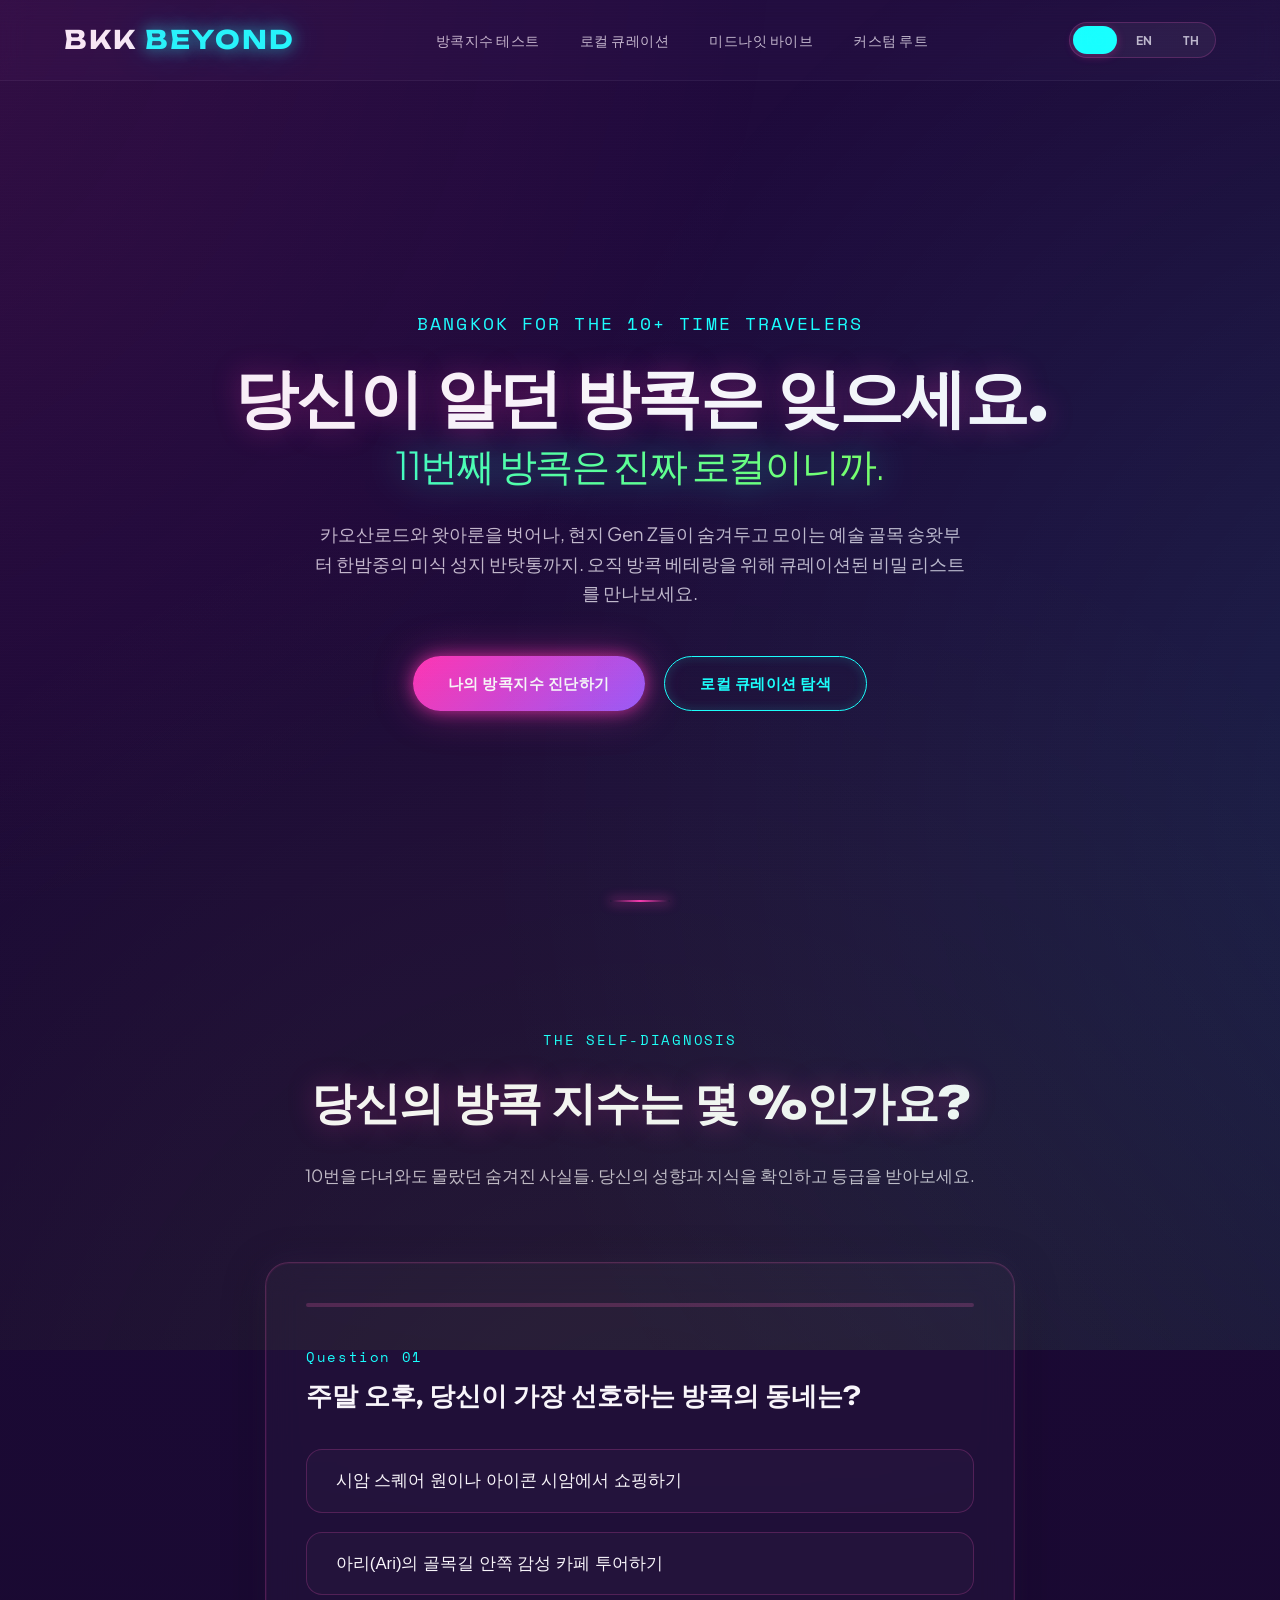
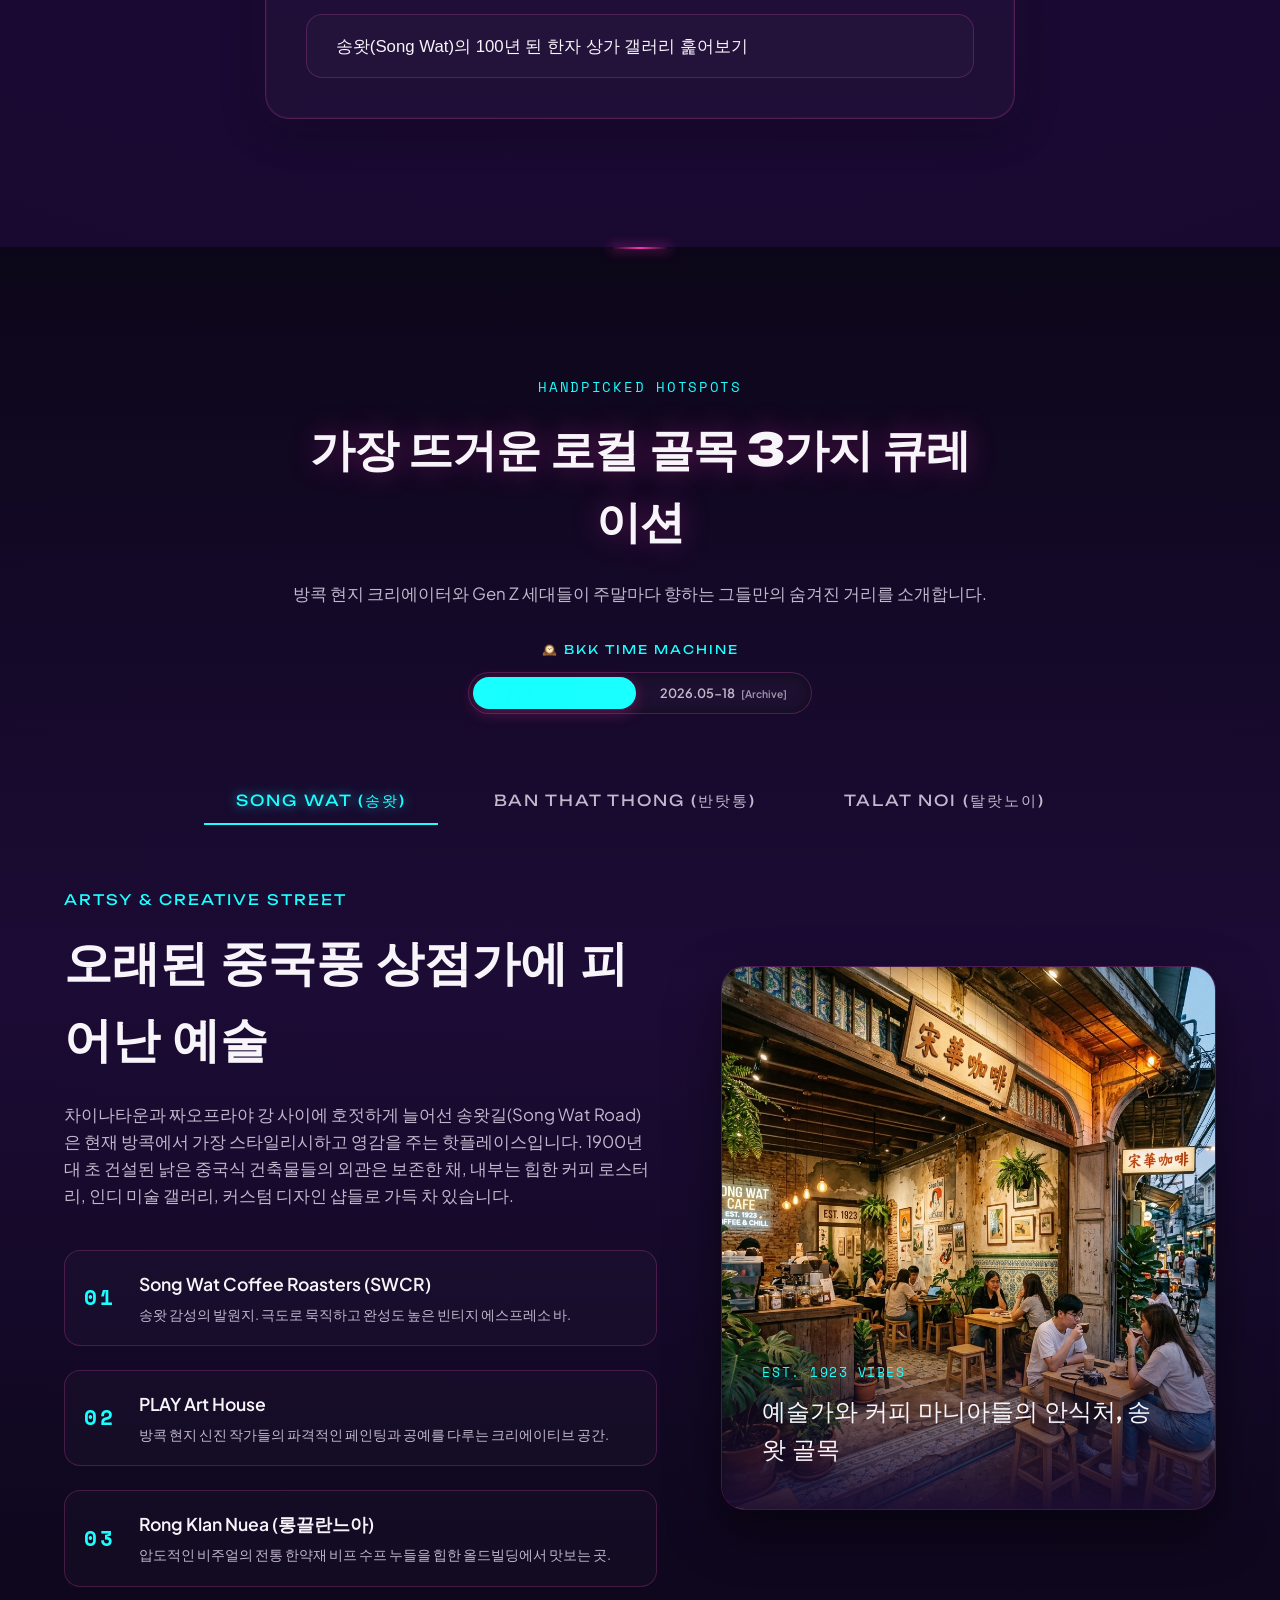
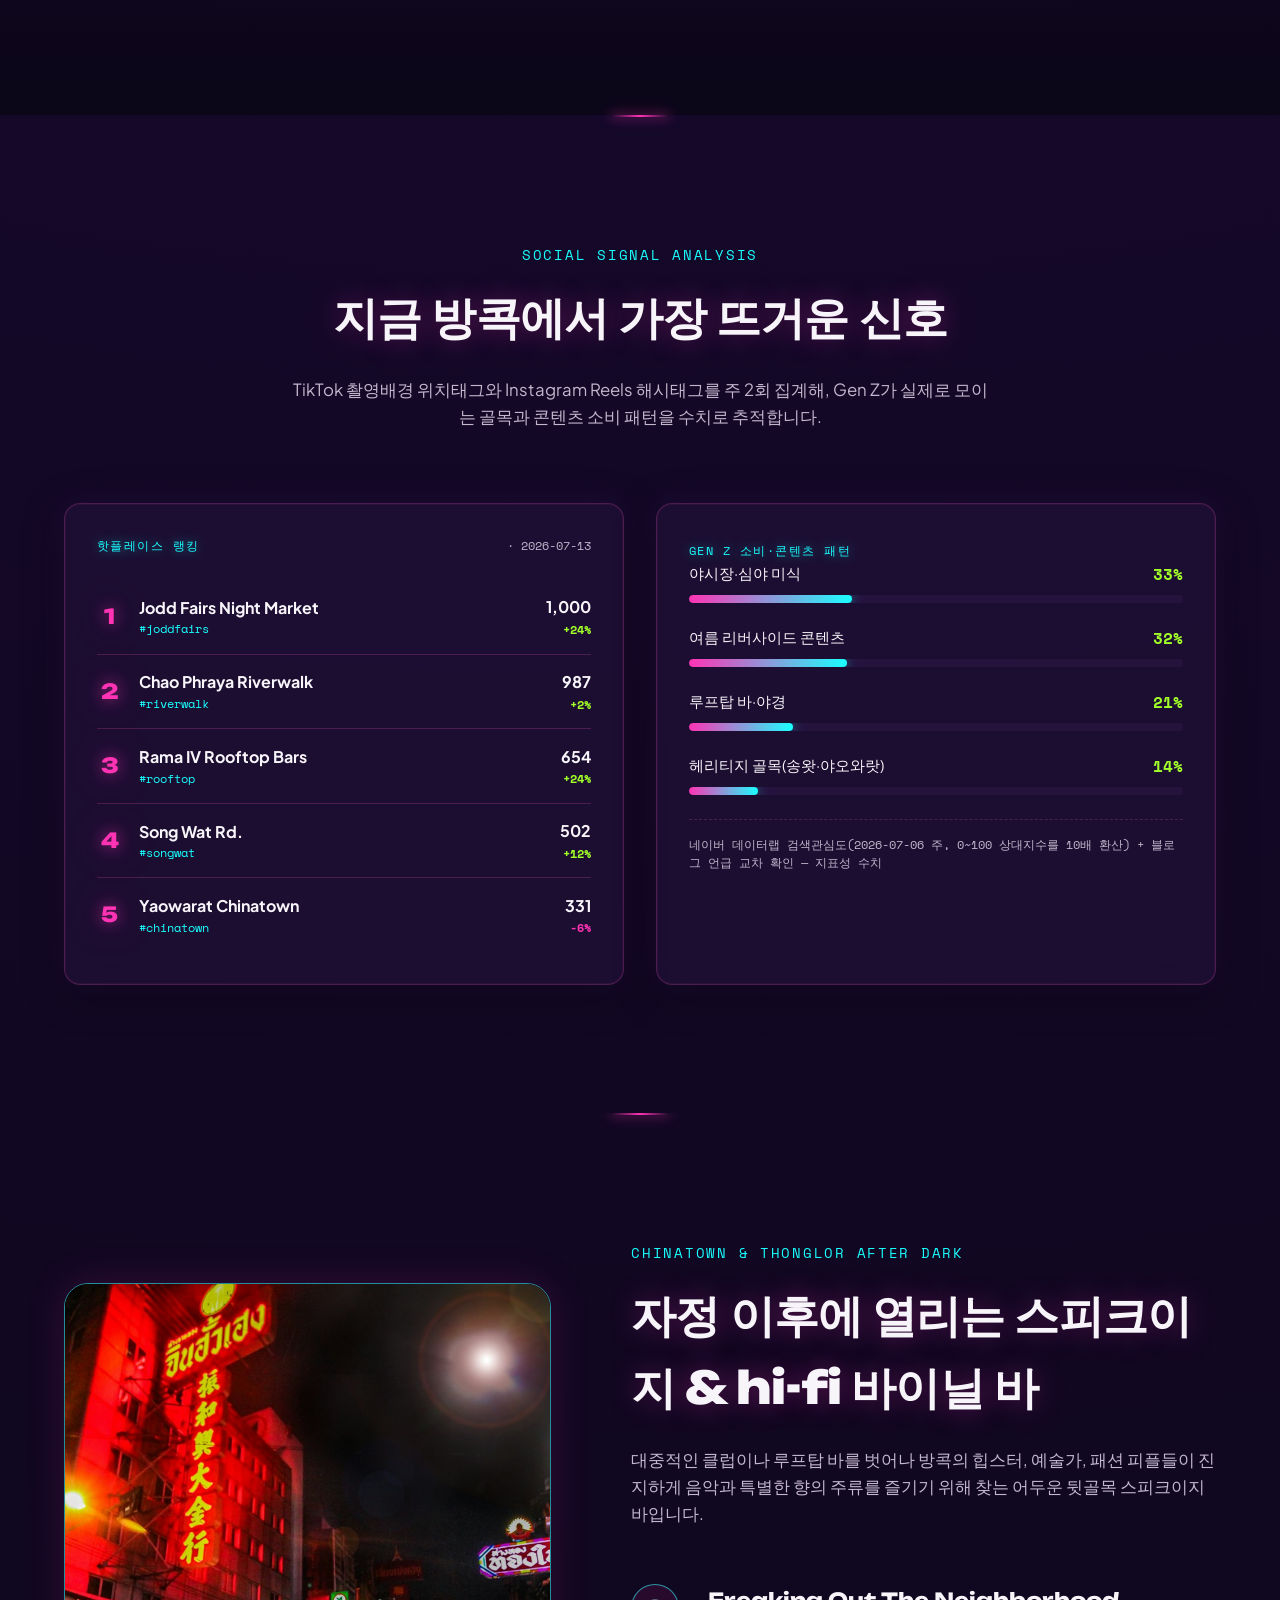
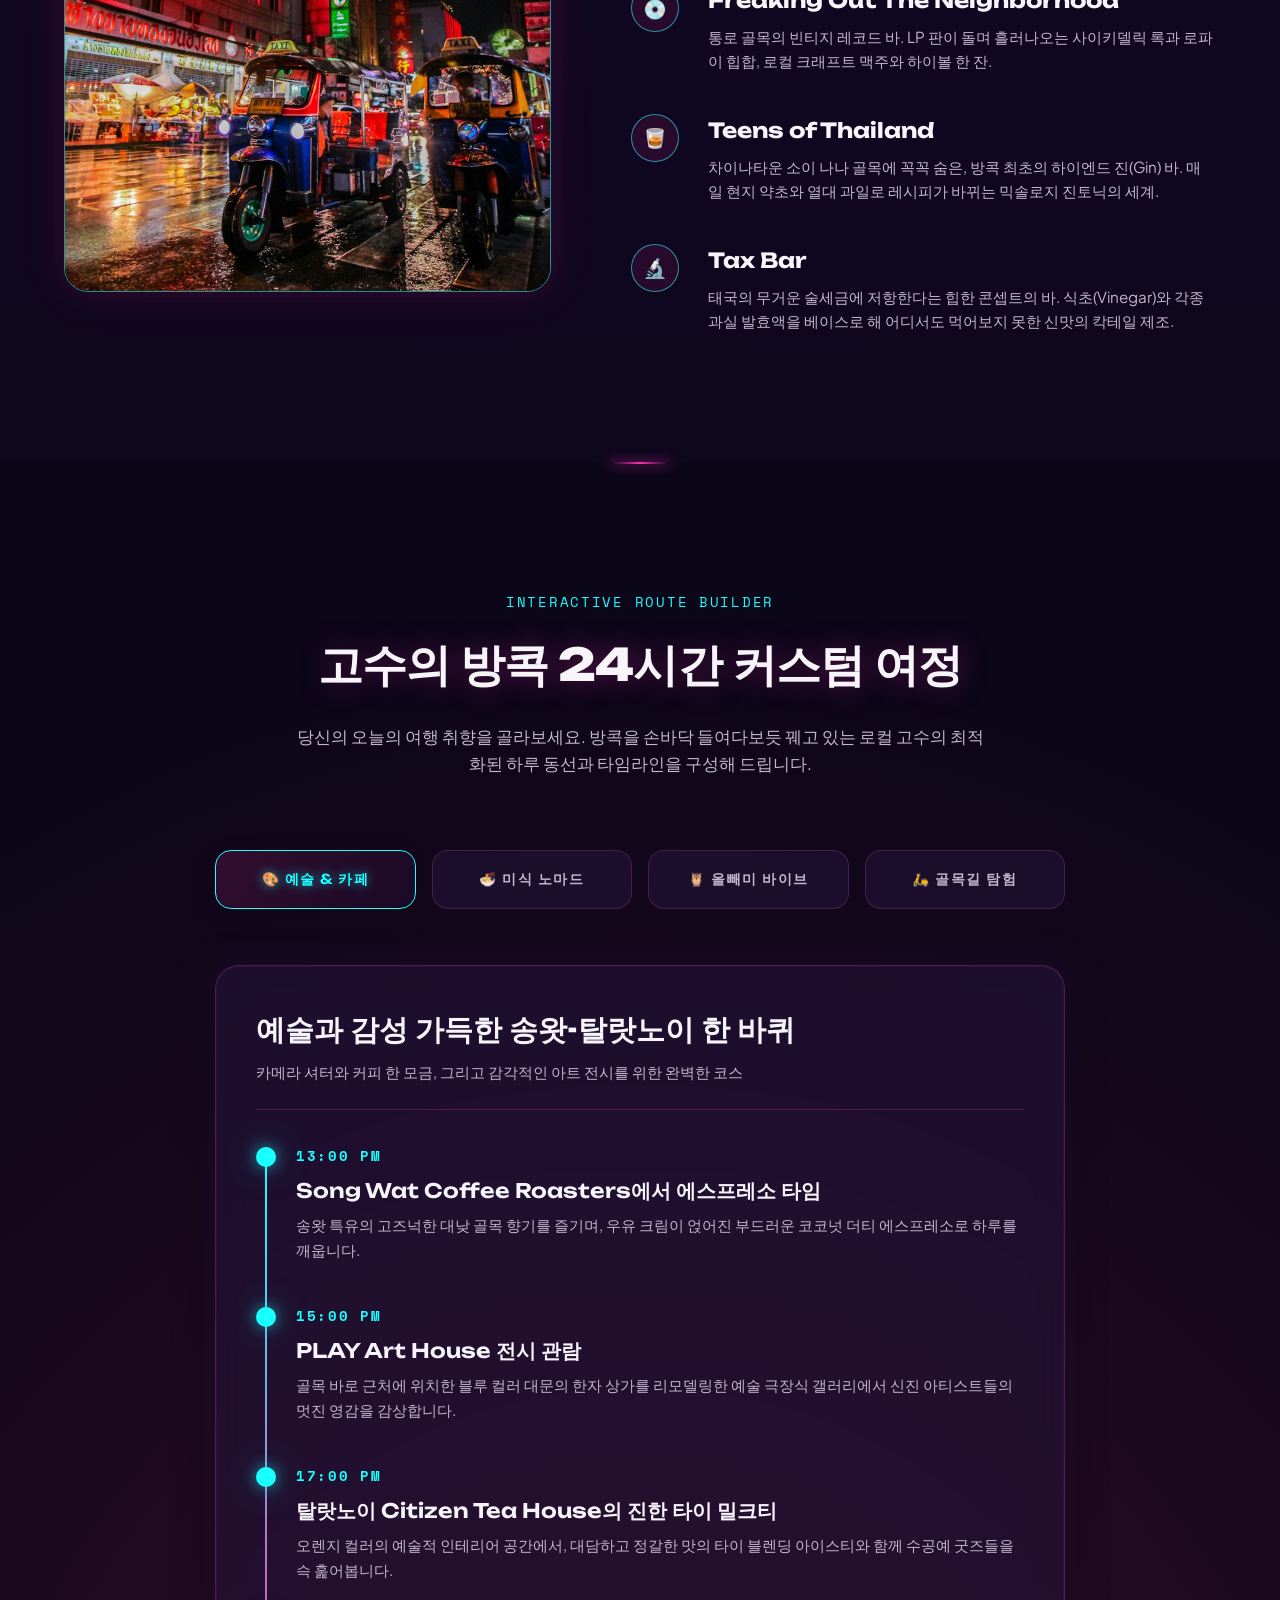
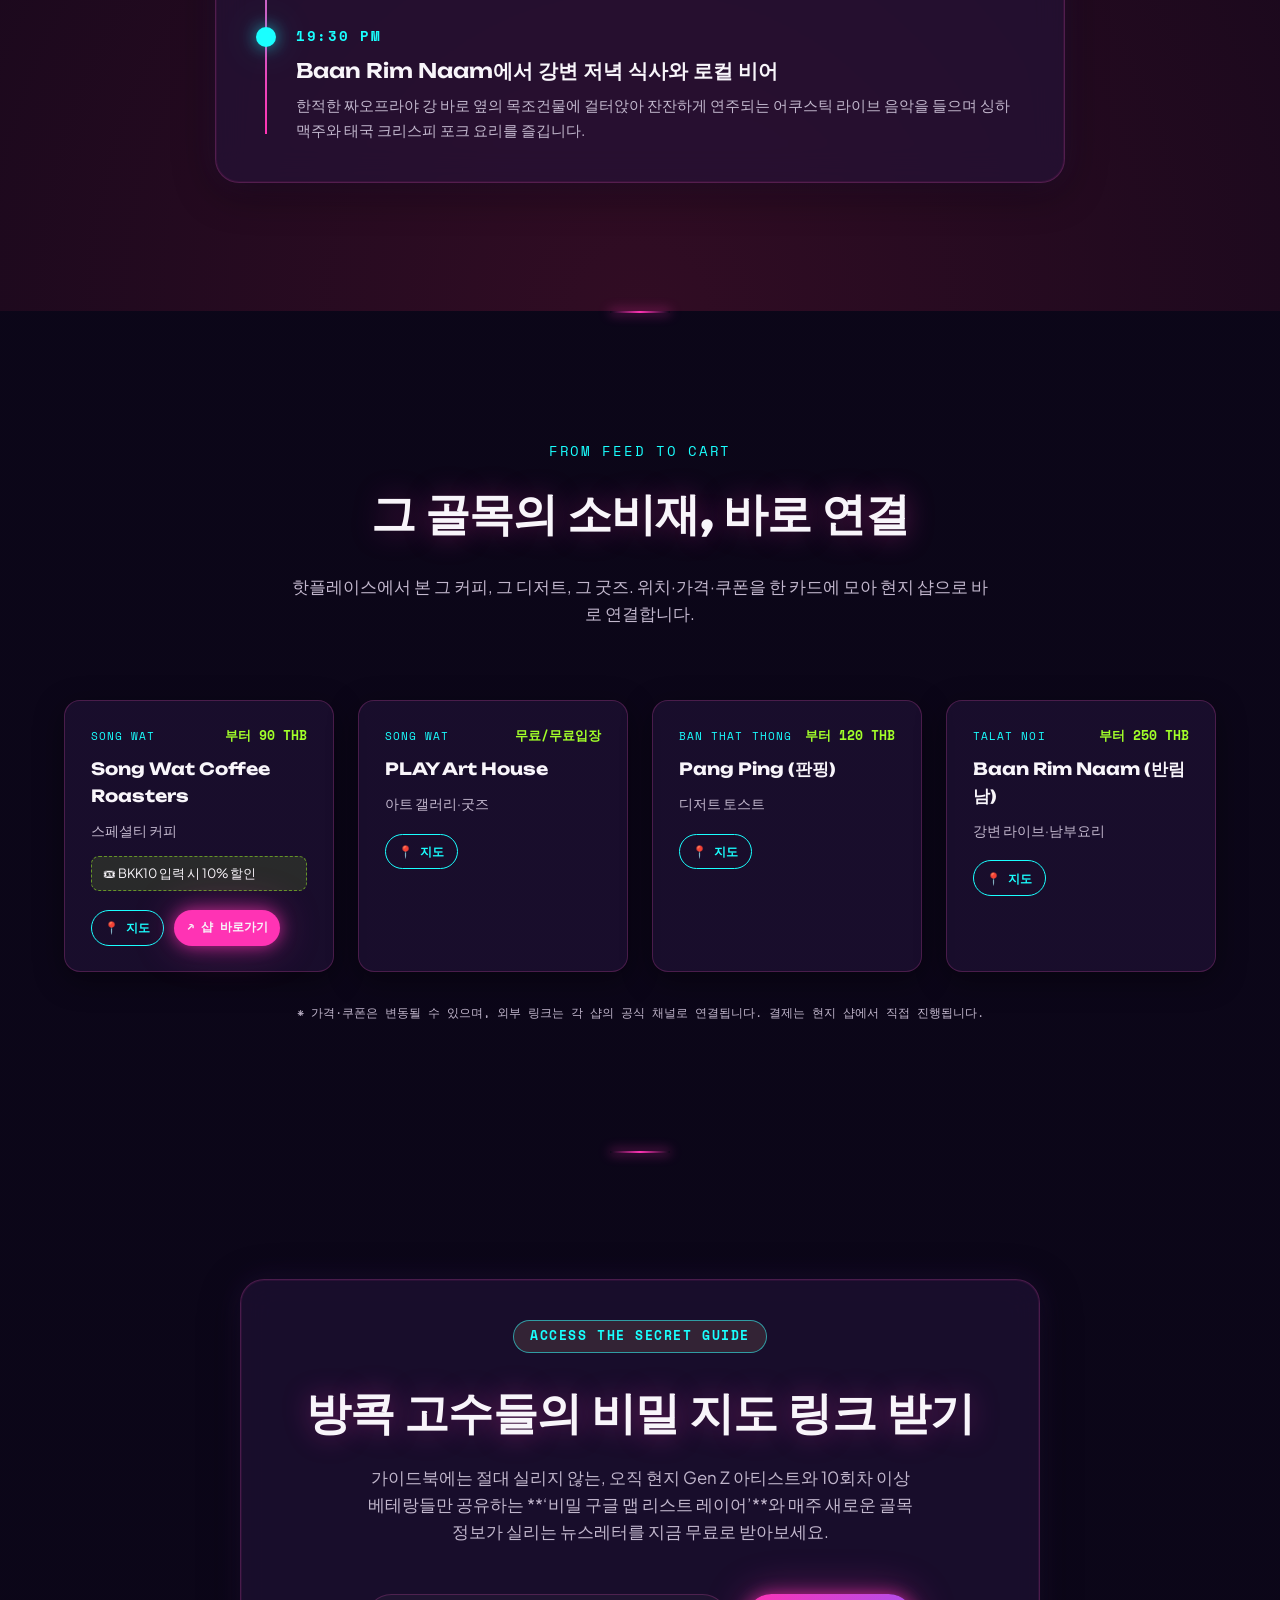
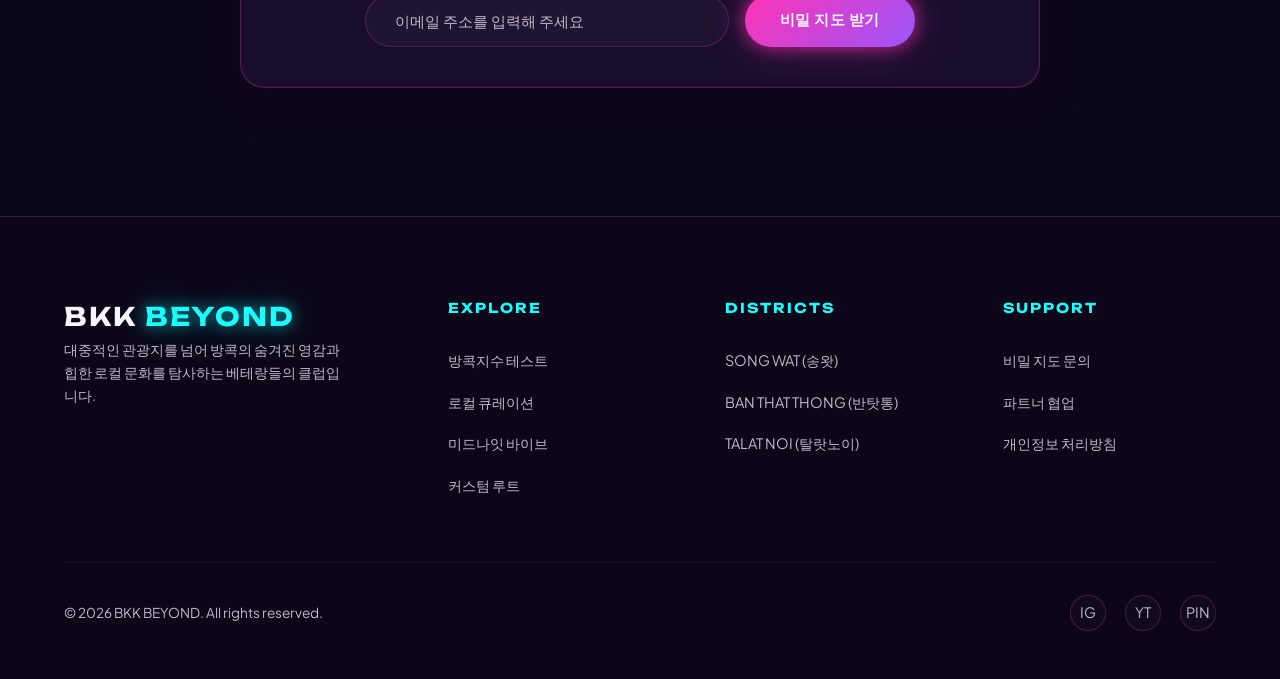
==== commit 44f94de7: "content: 트렌드 갱신 2026-07-13 — 야시장 1위 부상, 루프탑 신규 진입, 반탓통·탈랏노이 이탈 데이터랩 주간(2026-06-08~07-12) 5개 그룹 단일 요청" ====
--- a/index.html
+++ b/index.html
@@ -503,7 +503,7 @@
   </footer>
 
   <script id="bkk-data" type="application/json">
-  {"current":{"version":"2026-06-20","theme":{"ko":"6월 4주차: 리버사이드 1위 등극, 쇼핑 페스트 퇴장","en":"4th Week of June: Riverside Takes #1, Shopping Fest Bows Out","th":"สัปดาห์ที่ 4 มิถุนายน: ริมแม่น้ำขึ้นอันดับ 1, เทศกาลช้อปปิ้งลาจอ"},"translations":{"ko":{"curation.songwatTagline":"Artsy & Creative Street","curation.songwatTitle":"오래된 중국풍 상점가에 피어난 예술","curation.songwatDesc":"차이나타운과 짜오프라야 강 사이에 호젓하게 늘어선 송왓길(Song Wat Road)은 현재 방콕에서 가장 스타일리시하고 영감을 주는 핫플레이스입니다. 1900년대 초 건설된 낡은 중국식 건축물들의 외관은 보존한 채, 내부는 힙한 커피 로스터리, 인디 미술 갤러리, 커스텀 디자인 샵들로 가득 차 있습니다.","curation.songwatSpot1Title":"Song Wat Coffee Roasters (SWCR)","curation.songwatSpot1Desc":"송왓 감성의 발원지. 극도로 묵직하고 완성도 높은 빈티지 에스프레소 바.","curation.songwatSpot2Title":"PLAY Art House","curation.songwatSpot2Desc":"방콕 현지 신진 작가들의 파격적인 페인팅과 공예를 다루는 크리에이티브 공간.","curation.songwatSpot3Title":"Rong Klan Nuea (롱끌란느아)","curation.songwatSpot3Desc":"압도적인 비주얼의 전통 한약재 비프 수프 누들을 힙한 올드빌딩에서 맛보는 곳.","curation.songwatMediaTag":"Est. 1923 Vibes","curation.songwatMediaCaption":"예술가와 커피 마니아들의 안식처, 송왓 골목","curation.banTagline":"Gen Z Midnight Gastronomy","curation.banTitle":"자정을 넘긴 한밤중의 미식 카니발","curation.banDesc":"야오와랏의 번잡한 외국 관광객 인파가 피곤하다면 바로 이곳입니다. 쭐랄롱꼰 대학교 인근의 반탓통(Ban That Thong)은 저녁 4시부터 활기를 띠기 시작해 새벽까지 현지 젊은이들이 야식과 달콤한 디저트를 찾아 끝없이 대기 줄을 형성하는 활기찬 진짜 로컬 먹자골목입니다.","curation.banSpot1Title":"Nueng Nom Nua (능놈느아)","curation.banSpot1Desc":"버터 풍미 가득한 촉촉 쫄깃한 두꺼운 토스트에 홈메이드 판단 커스터드를 찍어 먹는 긴 대기 필수 맛집.","curation.banSpot2Title":"Jeh O Chula (제오쭐라)","curation.banSpot2Desc":"미슐랭 빕구르망의 끝판왕. 자정 근처에만 파는 궁극의 대형 해물 똠얌 라면.","curation.banSpot3Title":"Ann Guay Tiew Kua Gai","curation.banSpot3Desc":"바삭하게 튀기듯 볶아낸 태국식 치킨 에그 누들의 진수, 현지인들의 소울푸드.","curation.banMediaTag":"Sweet & Spicy Street","curation.banMediaCaption":"판단 잼을 가득 얹은 도톰한 브리오슈 토스트","curation.talatTagline":"Retro Heritage & Alleys","curation.talatTitle":"녹슨 엔진 기계들과 빈티지 벽화 사이로","curation.talatDesc":"방콕에서 가장 오래된 역사를 자랑하는 주거 지역 중 하나인 탈랏노이(Talat Noi)는 낡은 자동차 엔진 부품과 기름 냄새가 가득한 골목길에 인스타그램용 벽화, 모던 찻집, 숨겨진 뷰 카페들이 얽혀 있는 놀랍고 독특한 대조의 공간입니다.","curation.talatSpot1Title":"Citizen Tea House","curation.talatSpot1Desc":"태국의 전통 수제 텍스타일 소품과 진한 시그니처 타이 밀크티를 파는 극도의 힙 오렌지 인테리어 찻집.","curation.talatSpot2Title":"Mother Roaster","curation.talatSpot2Desc":"엔진 기계 부품이 산더미처럼 쌓인 1층 골목 구석을 올라가면 나타나는, 노년의 바리스타가 내려주는 감동적인 핸드드립 전문점.","curation.talatSpot3Title":"Baan Rim Naam (반림남)","curation.talatSpot3Desc":"버려진 창고를 로컬 라이브 음악과 전통 태국 남부 요리가 함께하는 강변 힐링 명소로 탈바꿈한 예술 공간.","curation.talatMediaTag":"Slow-Paced Alleyway","curation.talatMediaCaption":"시간이 느리게 흐르는 골목, 노란 베스파와 오페라 벽화"},"en":{"curation.songwatTagline":"Artsy & Creative Street","curation.songwatTitle":"Art Blooming in Historic Shophouses","curation.songwatDesc":"Stretching between Chinatown and Chao Phraya River, Song Wat Road is currently the most stylish and inspiring hotspot in Bangkok. Preserving the old century-old Chinese exterior, it houses hip coffee roasteries, indie art galleries, and custom design shops.","curation.songwatSpot1Title":"Song Wat Coffee Roasters (SWCR)","curation.songwatSpot1Desc":"The origin of Song Wat vibe. Extremely rich and precise vintage espresso bar.","curation.songwatSpot2Title":"PLAY Art House","curation.songwatSpot2Desc":"A creative space showcasing paintings and crafts from emerging local artists.","curation.songwatSpot3Title":"Rong Klan Nuea","curation.songwatSpot3Desc":"A trendy beef noodle shop serving medicinal broth in a beautifully preserved shophouse.","curation.songwatMediaTag":"Est. 1923 Vibes","curation.songwatMediaCaption":"A sanctuary for artists and coffee lovers, Song Wat","curation.banTagline":"Gen Z Midnight Gastronomy","curation.banTitle":"Midnight Feast Beyond Twelve","curation.banDesc":"If the crowds of Yaowarat feel exhausting, this is your place. Located near Chulalongkorn University, Ban That Thong comes alive from 4 PM, with young locals lining up until late night for midnight treats, desserts, and savory street food.","curation.banSpot1Title":"Nueng Nom Nua","curation.banSpot1Desc":"Famous sweet shop. Thick toasted brioche bread dipped in homemade warm pandan custard.","curation.banSpot2Title":"Jeh O Chula","curation.banSpot2Desc":"The ultimate Michelin Bib Gourmand. Iconic late-night giant seafood tom yum mama noodles.","curation.banSpot3Title":"Ann Guay Tiew Kua Gai","curation.banSpot3Desc":"Crispy pan-fried chicken rice noodles, a perfect comfort food for Bangkok locals.","curation.banMediaTag":"Sweet & Spicy Street","curation.banMediaCaption":"Thick brioche toast topped with delicious warm pandan dip","curation.talatTagline":"Retro Heritage & Alleys","curation.talatTitle":"Between Rusty Engines and Vintage Murals","curation.talatDesc":"One of the oldest residential neighborhoods in Bangkok, Talat Noi is an incredible blend of old automotive engine parts, oil scents, gorgeous street murals, modern tea houses, and hidden riverside views.","curation.talatSpot1Title":"Citizen Tea House","curation.talatSpot1Desc":"A highly aesthetic orange-themed tea salon selling signature Thai milk teas and craft textile goods.","curation.talatSpot2Title":"Mother Roaster","curation.talatSpot2Desc":"A manual coffee bar run by senior baristas, tucked on the second floor above heaps of rusty metal parts.","curation.talatSpot3Title":"Baan Rim Naam","curation.talatSpot3Desc":"A converted warehouse serving authentic Southern Thai recipes and drinks right next to the calm Chao Phraya River.","curation.talatMediaTag":"Slow-Paced Alleyway","curation.talatMediaCaption":"Slowly ticking alleys with vintage yellow Vespa and opera murals"},"th":{"curation.songwatTagline":"Artsy & Creative Street","curation.songwatTitle":"ศิลปะเบ่งบานในตึกแถวจีนโบราณ","curation.songwatDesc":"ถนนทรงวาดทอดยาวระหว่างเยาวราชและแม่น้ำเจ้าพระยา ปัจจุบันเป็นจุดเช็คอินที่เก๋ไก๋และสร้างแรงบันาลใจที่สุดในกรุงเทพฯ โดยยังคงอนุรักษ์ตึกแถวจีนโบราณอายุร้อยปีไว้ พร้อมตกแต่งภายในเป็นร้านกาแฟสุดฮิป แกลเลอรีศิลปะอิสระ และร้านงานดีไซน์แฮนด์เมด","curation.songwatSpot1Title":"Song Wat Coffee Roasters (SWCR)","curation.songwatSpot1Desc":"จุดเริ่มต้นของความฮิปย่านทรงวาด เอสเปรสโซ่บาร์สไตล์วินเทจที่มีกาแฟคุณภาพเยี่ยมและอบอุ่น","curation.songwatSpot2Title":"PLAY Art House","curation.songwatSpot2Desc":"พื้นที่สร้างสรรค์จัดแสดงภาพวาดและงานฝีมือจากศิลปินไทยรุ่นใหม่ที่น่าจับตา","curation.songwatSpot3Title":"Rong Klan Nuea (โรงกลั่นเนื้อ)","curation.songwatSpot3Desc":"ร้านก๋วยเตี๋ยวเนื้อตุ๋นสูตรยาจีนโบราณในตึกแถววินเทจสุดเก๋ที่ทุกคนต้องมาเช็คอิน","curation.songwatMediaTag":"Est. 1923 Vibes","curation.songwatMediaCaption":"สวรรค์ของศิลปินและคนรักกาแฟ ย่านทรงวาด","curation.banTagline":"Gen Z Midnight Gastronomy","curation.banTitle":"เทศกาลอาหารเที่ยงคืนหลังเวลาเที่ยงวัน","curation.banDesc":"หากความพลุกพล่านของเยาวราชทำให้คุณเหนื่อย ที่นี่คือคำตอบของคุณ บรรทัดทองตั้งอยู่ใกล้กับจุฬาลงกรณ์มหาวิทยาลัย คึกคักตั้งแต่ 4 โมงเย็น โดยมีวัยรุ่นไทยมาต่อคิวยาวจนถึงดึกเพื่อรอชิมขนมหวานและสตรีทฟู้ดรสเด็ด","curation.banSpot1Title":"หนึ่ง นม นัว (Nueng Nom Nua)","curation.banSpot1Desc":"ร้านขนมปังเนยสดปิ้งเตาถ่านกรอบนอกนุ่มใน จิ้มสังขยาใบเตยโฮมเมดและนมสดเข้มข้นที่เป็นกระแส","curation.banSpot2Title":"เจ๊โอว (Jeh O Chula)","curation.banSpot2Desc":"สุดยอดร้านมิชลินบิบกูร์มองด์ กับเมนูมาม่าต้มยำทะเลหม้อไฟรอบดึกชื่อดังระดับโลก","curation.banSpot3Title":"แอน ก๋วยเตี๋ยวคั่วไก่","curation.banSpot3Desc":"ก๋วยเตี๋ยวคั่วไก่กรอบร้อนๆ ที่ผัดบนเตาถ่านหอมกรุ่น อาหารจานโปรดของคนกรุงเทพฯ","curation.banMediaTag":"Sweet & Spicy Street","curation.banMediaCaption":"ขนมปังปิ้งเนยชิ้นหนาราดสังขยาใบเตยหอมละมุน","curation.talatTagline":"Retro Heritage & Alleys","curation.talatTitle":"ท่ามกลางอะไหล่เครื่องยนต์เก่าและภาพวาดวินเทจ","curation.talatDesc":"ตลาดน้อยเป็นย่านที่พักอาศัยที่เก่าแก่ที่สุดแห่งหนึ่งในกรุงเทพฯ เป็นการผสมผสานที่ลงตัวระหว่างร้านอะไหล่เซียงกง ภาพวาดสตรีทอาร์ทสีสันสดใส โรงน้ำชาโบราณ และคาเฟ่ริมแม่น้ำเจ้าพระยา","curation.talatSpot1Title":"Citizen Tea House","curation.talatSpot1Desc":"โรงน้ำชาสุดเก๋สีส้มสดใส จำหน่ายชาไทยสูตรพิเศษและงานหัตถกรรมสิ่งทอแฮนด์เมด","curation.talatSpot2Title":"Mother Roaster","curation.talatSpot2Desc":"คาเฟ่กาแฟดริปสโลว์บาร์บนชั้นสองของบ้านไม้เก่า เหนือกองอะไหล่เครื่องยนต์ โดยฝีมือคุณป้าบาริสต้าวัยเก๋า","curation.talatSpot3Title":"บ้านริมน้ำ (Baan Rim Naam)","curation.talatSpot3Desc":"โกดังเก่าริมน้ำที่ดัดแปลงเป็นพื้นที่พักผ่อน เสิร์ฟอาหารใต้รสจัดจ้านและเครื่องดื่มเย็นๆ ชมวิวแม่น้ำเจ้าพระยา","curation.talatMediaTag":"Slow-Paced Alleyway","curation.talatMediaCaption":"ตรอกเก่าแก่ที่เวลาไหลช้าๆ รถเวสป้าสีเหลืองและภาพวาดงิ้วโบราณ"}},"trends":{"updated":"2026-06-20","source_note":{"ko":"네이버 데이터랩 검색관심도 + 블로그 언급량 주 1회 집계 (지표성 수치)","en":"Weekly tally of Naver DataLab search interest + blog mention volume (indicative figures)","th":"รวบรวมความสนใจค้นหา Naver DataLab + ปริมาณการกล่าวถึงในบล็อกรายสัปดาห์ (ตัวเลขเชิงบ่งชี้)"},"hotspots":[{"rank":1,"name":"Chao Phraya Riverwalk","mentions":720,"wow":33,"tag":"#riverwalk"},{"rank":2,"name":"Ban That Thong","mentions":840,"wow":-18,"tag":"#banthatthong"},{"rank":3,"name":"Talat Noi","mentions":610,"wow":19,"tag":"#talatnoi"},{"rank":4,"name":"Ari Cafe Scene","mentions":560,"wow":-7,"tag":"#ari"},{"rank":5,"name":"Song Wat Rd.","mentions":520,"wow":-39,"tag":"#songwat"}],"patterns":[{"label_ko":"여름 리버사이드 콘텐츠","label_en":"Summer riverside content","value":63,"unit":"%"},{"label_ko":"현지인 야시장·심야 미식","label_en":"Local night-market & late food","value":52,"unit":"%"},{"label_ko":"헤리티지 골목 카페 콘텐츠","label_en":"Heritage alley cafe content","value":41,"unit":"%"},{"label_ko":"쇼핑 페스티벌 연계 방문","label_en":"Shopping festival-linked visits","value":22,"unit":"%"}]},"shops":[{"id":"swcr","name":{"ko":"Song Wat Coffee Roasters","en":"Song Wat Coffee Roasters","th":"Song Wat Coffee Roasters"},"district":"Song Wat","category":{"ko":"스페셜티 커피","en":"Specialty Coffee","th":"กาแฟพิเศษ"},"price_from":90,"currency":"THB","map_url":"https://maps.google.com/?q=Song+Wat+Coffee+Roasters+Bangkok","shop_url":"https://www.instagram.com/songwatcoffeeroasters/","coupon":{"ko":"BKK10 입력 시 10% 할인","en":"10% off with code BKK10","th":"ลด 10% ด้วยโค้ด BKK10"}},{"id":"playart","name":{"ko":"PLAY Art House","en":"PLAY Art House","th":"PLAY Art House"},"district":"Song Wat","category":{"ko":"아트 갤러리·굿즈","en":"Art Gallery & Goods","th":"แกลเลอรี"},"price_from":0,"currency":"THB","map_url":"https://maps.google.com/?q=PLAY+Art+House+Song+Wat","shop_url":"","coupon":{"ko":"","en":"","th":""}},{"id":"pangping","name":{"ko":"Pang Ping (판핑)","en":"Pang Ping","th":"ปังปิ้ง"},"district":"Ban That Thong","category":{"ko":"디저트 토스트","en":"Dessert Toast","th":"ขนมปังปิ้ง"},"price_from":120,"currency":"THB","map_url":"https://maps.google.com/?q=Ban+That+Thong+Bangkok","shop_url":"","coupon":{"ko":"","en":"","th":""}},{"id":"baanrimnaam","name":{"ko":"Baan Rim Naam (반림남)","en":"Baan Rim Naam","th":"บ้านริมน้ำ"},"district":"Talat Noi","category":{"ko":"강변 라이브·남부요리","en":"Riverside Live & Southern Food","th":"อาหารใต้ริมน้ำ"},"price_from":250,"currency":"THB","map_url":"https://maps.google.com/?q=Baan+Rim+Naam+Talat+Noi","shop_url":"","coupon":{"ko":"","en":"","th":""}}]},"archives":[{"version":"2026-06-20","theme":{"ko":"6월 3주차: 송왓 열기 진정과 반탓통·리버사이드의 부상","en":"3rd Week of June: Song Wat Cools as Ban That Thong & the Riverside Rise","th":"สัปดาห์ที่ 3 มิถุนายน: ทรงวาดเย็นลง บรรทัดทอง & ริมแม่น้ำมาแรง"},"translations":{"ko":{"curation.songwatTagline":"Artsy & Creative Street","curation.songwatTitle":"오래된 중국풍 상점가에 피어난 예술","curation.songwatDesc":"차이나타운과 짜오프라야 강 사이에 호젓하게 늘어선 송왓길(Song Wat Road)은 현재 방콕에서 가장 스타일리시하고 영감을 주는 핫플레이스입니다. 1900년대 초 건설된 낡은 중국식 건축물들의 외관은 보존한 채, 내부는 힙한 커피 로스터리, 인디 미술 갤러리, 커스텀 디자인 샵들로 가득 차 있습니다.","curation.songwatSpot1Title":"Song Wat Coffee Roasters (SWCR)","curation.songwatSpot1Desc":"송왓 감성의 발원지. 극도로 묵직하고 완성도 높은 빈티지 에스프레소 바.","curation.songwatSpot2Title":"PLAY Art House","curation.songwatSpot2Desc":"방콕 현지 신진 작가들의 파격적인 페인팅과 공예를 다루는 크리에이티브 공간.","curation.songwatSpot3Title":"Rong Klan Nuea (롱끌란느아)","curation.songwatSpot3Desc":"압도적인 비주얼의 전통 한약재 비프 수프 누들을 힙한 올드빌딩에서 맛보는 곳.","curation.songwatMediaTag":"Est. 1923 Vibes","curation.songwatMediaCaption":"예술가와 커피 마니아들의 안식처, 송왓 골목","curation.banTagline":"Gen Z Midnight Gastronomy","curation.banTitle":"자정을 넘긴 한밤중의 미식 카니발","curation.banDesc":"야오와랏의 번잡한 외국 관광객 인파가 피곤하다면 바로 이곳입니다. 쭐랄롱꼰 대학교 인근의 반탓통(Ban That Thong)은 저녁 4시부터 활기를 띠기 시작해 새벽까지 현지 젊은이들이 야식과 달콤한 디저트를 찾아 끝없이 대기 줄을 형성하는 활기찬 진짜 로컬 먹자골목입니다.","curation.banSpot1Title":"Nueng Nom Nua (능놈느아)","curation.banSpot1Desc":"버터 풍미 가득한 촉촉 쫄깃한 두꺼운 토스트에 홈메이드 판단 커스터드를 찍어 먹는 긴 대기 필수 맛집.","curation.banSpot2Title":"Jeh O Chula (제오쭐라)","curation.banSpot2Desc":"미슐랭 빕구르망의 끝판왕. 자정 근처에만 파는 궁극의 대형 해물 똠얌 라면.","curation.banSpot3Title":"Ann Guay Tiew Kua Gai","curation.banSpot3Desc":"바삭하게 튀기듯 볶아낸 태국식 치킨 에그 누들의 진수, 현지인들의 소울푸드.","curation.banMediaTag":"Sweet & Spicy Street","curation.banMediaCaption":"판단 잼을 가득 얹은 도톰한 브리오슈 토스트","curation.talatTagline":"Retro Heritage & Alleys","curation.talatTitle":"녹슨 엔진 기계들과 빈티지 벽화 사이로","curation.talatDesc":"방콕에서 가장 오래된 역사를 자랑하는 주거 지역 중 하나인 탈랏노이(Talat Noi)는 낡은 자동차 엔진 부품과 기름 냄새가 가득한 골목길에 인스타그램용 벽화, 모던 찻집, 숨겨진 뷰 카페들이 얽혀 있는 놀랍고 독특한 대조의 공간입니다.","curation.talatSpot1Title":"Citizen Tea House","curation.talatSpot1Desc":"태국의 전통 수제 텍스타일 소품과 진한 시그니처 타이 밀크티를 파는 극도의 힙 오렌지 인테리어 찻집.","curation.talatSpot2Title":"Mother Roaster","curation.talatSpot2Desc":"엔진 기계 부품이 산더미처럼 쌓인 1층 골목 구석을 올라가면 나타나는, 노년의 바리스타가 내려주는 감동적인 핸드드립 전문점.","curation.talatSpot3Title":"Baan Rim Naam (반림남)","curation.talatSpot3Desc":"버려진 창고를 로컬 라이브 음악과 전통 태국 남부 요리가 함께하는 강변 힐링 명소로 탈바꿈한 예술 공간.","curation.talatMediaTag":"Slow-Paced Alleyway","curation.talatMediaCaption":"시간이 느리게 흐르는 골목, 노란 베스파와 오페라 벽화"},"en":{"curation.songwatTagline":"Artsy & Creative Street","curation.songwatTitle":"Art Blooming in Historic Shophouses","curation.songwatDesc":"Stretching between Chinatown and Chao Phraya River, Song Wat Road is currently the most stylish and inspiring hotspot in Bangkok. Preserving the old century-old Chinese exterior, it houses hip coffee roasteries, indie art galleries, and custom design shops.","curation.songwatSpot1Title":"Song Wat Coffee Roasters (SWCR)","curation.songwatSpot1Desc":"The origin of Song Wat vibe. Extremely rich and precise vintage espresso bar.","curation.songwatSpot2Title":"PLAY Art House","curation.songwatSpot2Desc":"A creative space showcasing paintings and crafts from emerging local artists.","curation.songwatSpot3Title":"Rong Klan Nuea","curation.songwatSpot3Desc":"A trendy beef noodle shop serving medicinal broth in a beautifully preserved shophouse.","curation.songwatMediaTag":"Est. 1923 Vibes","curation.songwatMediaCaption":"A sanctuary for artists and coffee lovers, Song Wat","curation.banTagline":"Gen Z Midnight Gastronomy","curation.banTitle":"Midnight Feast Beyond Twelve","curation.banDesc":"If the crowds of Yaowarat feel exhausting, this is your place. Located near Chulalongkorn University, Ban That Thong comes alive from 4 PM, with young locals lining up until late night for midnight treats, desserts, and savory street food.","curation.banSpot1Title":"Nueng Nom Nua","curation.banSpot1Desc":"Famous sweet shop. Thick toasted brioche bread dipped in homemade warm pandan custard.","curation.banSpot2Title":"Jeh O Chula","curation.banSpot2Desc":"The ultimate Michelin Bib Gourmand. Iconic late-night giant seafood tom yum mama noodles.","curation.banSpot3Title":"Ann Guay Tiew Kua Gai","curation.banSpot3Desc":"Crispy pan-fried chicken rice noodles, a perfect comfort food for Bangkok locals.","curation.banMediaTag":"Sweet & Spicy Street","curation.banMediaCaption":"Thick brioche toast topped with delicious warm pandan dip","curation.talatTagline":"Retro Heritage & Alleys","curation.talatTitle":"Between Rusty Engines and Vintage Murals","curation.talatDesc":"One of the oldest residential neighborhoods in Bangkok, Talat Noi is an incredible blend of old automotive engine parts, oil scents, gorgeous street murals, modern tea houses, and hidden riverside views.","curation.talatSpot1Title":"Citizen Tea House","curation.talatSpot1Desc":"A highly aesthetic orange-themed tea salon selling signature Thai milk teas and craft textile goods.","curation.talatSpot2Title":"Mother Roaster","curation.talatSpot2Desc":"A manual coffee bar run by senior baristas, tucked on the second floor above heaps of rusty metal parts.","curation.talatSpot3Title":"Baan Rim Naam","curation.talatSpot3Desc":"A converted warehouse serving authentic Southern Thai recipes and drinks right next to the calm Chao Phraya River.","curation.talatMediaTag":"Slow-Paced Alleyway","curation.talatMediaCaption":"Slowly ticking alleys with vintage yellow Vespa and opera murals"},"th":{"curation.songwatTagline":"Artsy & Creative Street","curation.songwatTitle":"ศิลปะเบ่งบานในตึกแถวจีนโบราณ","curation.songwatDesc":"ถนนทรงวาดทอดยาวระหว่างเยาวราชและแม่น้ำเจ้าพระยา ปัจจุบันเป็นจุดเช็คอินที่เก๋ไก๋และสร้างแรงบันาลใจที่สุดในกรุงเทพฯ โดยยังคงอนุรักษ์ตึกแถวจีนโบราณอายุร้อยปีไว้ พร้อมตกแต่งภายในเป็นร้านกาแฟสุดฮิป แกลเลอรีศิลปะอิสระ และร้านงานดีไซน์แฮนด์เมด","curation.songwatSpot1Title":"Song Wat Coffee Roasters (SWCR)","curation.songwatSpot1Desc":"จุดเริ่มต้นของความฮิปย่านทรงวาด เอสเปรสโซ่บาร์สไตล์วินเทจที่มีกาแฟคุณภาพเยี่ยมและอบอุ่น","curation.songwatSpot2Title":"PLAY Art House","curation.songwatSpot2Desc":"พื้นที่สร้างสรรค์จัดแสดงภาพวาดและงานฝีมือจากศิลปินไทยรุ่นใหม่ที่น่าจับตา","curation.songwatSpot3Title":"Rong Klan Nuea (โรงกลั่นเนื้อ)","curation.songwatSpot3Desc":"ร้านก๋วยเตี๋ยวเนื้อตุ๋นสูตรยาจีนโบราณในตึกแถววินเทจสุดเก๋ที่ทุกคนต้องมาเช็คอิน","curation.songwatMediaTag":"Est. 1923 Vibes","curation.songwatMediaCaption":"สวรรค์ของศิลปินและคนรักกาแฟ ย่านทรงวาด","curation.banTagline":"Gen Z Midnight Gastronomy","curation.banTitle":"เทศกาลอาหารเที่ยงคืนหลังเวลาเที่ยงวัน","curation.banDesc":"หากความพลุกพล่านของเยาวราชทำให้คุณเหนื่อย ที่นี่คือคำตอบของคุณ บรรทัดทองตั้งอยู่ใกล้กับจุฬาลงกรณ์มหาวิทยาลัย คึกคักตั้งแต่ 4 โมงเย็น โดยมีวัยรุ่นไทยมาต่อคิวยาวจนถึงดึกเพื่อรอชิมขนมหวานและสตรีทฟู้ดรสเด็ด","curation.banSpot1Title":"หนึ่ง นม นัว (Nueng Nom Nua)","curation.banSpot1Desc":"ร้านขนมปังเนยสดปิ้งเตาถ่านกรอบนอกนุ่มใน จิ้มสังขยาใบเตยโฮมเมดและนมสดเข้มข้นที่เป็นกระแส","curation.banSpot2Title":"เจ๊โอว (Jeh O Chula)","curation.banSpot2Desc":"สุดยอดร้านมิชลินบิบกูร์มองด์ กับเมนูมาม่าต้มยำทะเลหม้อไฟรอบดึกชื่อดังระดับโลก","curation.banSpot3Title":"แอน ก๋วยเตี๋ยวคั่วไก่","curation.banSpot3Desc":"ก๋วยเตี๋ยวคั่วไก่กรอบร้อนๆ ที่ผัดบนเตาถ่านหอมกรุ่น อาหารจานโปรดของคนกรุงเทพฯ","curation.banMediaTag":"Sweet & Spicy Street","curation.banMediaCaption":"ขนมปังปิ้งเนยชิ้นหนาราดสังขยาใบเตยหอมละมุน","curation.talatTagline":"Retro Heritage & Alleys","curation.talatTitle":"ท่ามกลางอะไหล่เครื่องยนต์เก่าและภาพวาดวินเทจ","curation.talatDesc":"ตลาดน้อยเป็นย่านที่พักอาศัยที่เก่าแก่ที่สุดแห่งหนึ่งในกรุงเทพฯ เป็นการผสมผสานที่ลงตัวระหว่างร้านอะไหล่เซียงกง ภาพวาดสตรีทอาร์ทสีสันสดใส โรงน้ำชาโบราณ และคาเฟ่ริมแม่น้ำเจ้าพระยา","curation.talatSpot1Title":"Citizen Tea House","curation.talatSpot1Desc":"โรงน้ำชาสุดเก๋สีส้มสดใส จำหน่ายชาไทยสูตรพิเศษและงานหัตถกรรมสิ่งทอแฮนด์เมด","curation.talatSpot2Title":"Mother Roaster","curation.talatSpot2Desc":"คาเฟ่กาแฟดริปสโลว์บาร์บนชั้นสองของบ้านไม้เก่า เหนือกองอะไหล่เครื่องยนต์ โดยฝีมือคุณป้าบาริสต้าวัยเก๋า","curation.talatSpot3Title":"บ้านริมน้ำ (Baan Rim Naam)","curation.talatSpot3Desc":"โกดังเก่าริมน้ำที่ดัดแปลงเป็นพื้นที่พักผ่อน เสิร์ฟอาหารใต้รสจัดจ้านและเครื่องดื่มเย็นๆ ชมวิวแม่น้ำเจ้าพระยา","curation.talatMediaTag":"Slow-Paced Alleyway","curation.talatMediaCaption":"ตรอกเก่าแก่ที่เวลาไหลช้าๆ รถเวสป้าสีเหลืองและภาพวาดงิ้วโบราณ"}}},{"version":"2026-06-01","theme":{"ko":"6월 1주차: 판단 디저트와 차이나타운 믹솔로지의 습격","en":"June 1st Week: Pandan Custard Toast & Chinatown Mixology","th":"มิถุนายน สัปดาห์ที่ 1: ขนมปังปิ้งสังขยาใบเตยและบาร์สมุนไพร"},"translations":{"ko":{"curation.songwatTagline":"Artsy & Creative Street","curation.songwatTitle":"오래된 중국풍 상점가에 피어난 예술","curation.songwatDesc":"차이나타운과 짜오프라야 강 사이에 호젓하게 늘어선 송왓길(Song Wat Road)은 현재 방콕에서 가장 스타일리시하고 영감을 주는 핫플레이스입니다. 1900년대 초 건설된 낡은 중국식 건축물들의 외관은 보존한 채, 내부는 힙한 커피 로스터리, 인디 미술 갤러리, 커스텀 디자인 샵들로 가득 차 있습니다.","curation.songwatSpot1Title":"Song Wat Coffee Roasters (SWCR)","curation.songwatSpot1Desc":"송왓 감성의 발원지. 극도로 묵직하고 완성도 높은 빈티지 에스프레소 바.","curation.songwatSpot2Title":"PLAY Art House","curation.songwatSpot2Desc":"방콕 현지 신진 작가들의 파격적인 페인팅과 공예를 다루는 크리에이티브 공간.","curation.songwatSpot3Title":"Rong Klan Nuea (롱끌란느아)","curation.songwatSpot3Desc":"압도적인 비주얼의 전통 한약재 비프 수프 누들을 힙한 올드빌딩에서 맛보는 곳.","curation.songwatMediaTag":"Est. 1923 Vibes","curation.songwatMediaCaption":"예술가와 커피 마니아들의 안식처, 송왓 골목","curation.banTagline":"Gen Z Midnight Gastronomy","curation.banTitle":"자정을 넘긴 한밤중의 미식 카니발","curation.banDesc":"야오와랏의 번잡한 외국 관광객 인파가 피곤하다면 바로 이곳입니다. 쭐랄롱꼰 대학교 인근의 반탓통(Ban That Thong)은 저녁 4시부터 활기를 띠기 시작해 새벽까지 현지 젊은이들이 야식과 달콤한 디저트를 찾아 끝없이 대기 줄을 형성하는 활기찬 진짜 로컬 먹자골목입니다.","curation.banSpot1Title":"Nueng Nom Nua (능놈느아)","curation.banSpot1Desc":"버터 풍미 가득한 촉촉 쫄깃한 두꺼운 토스트에 홈메이드 판단 커스터드를 찍어 먹는 긴 대기 필수 맛집.","curation.banSpot2Title":"Jeh O Chula (제오쭐라)","curation.banSpot2Desc":"미슐랭 빕구르망의 끝판왕. 자정 근처에만 파는 궁극의 대형 해물 똠얌 라면.","curation.banSpot3Title":"Ann Guay Tiew Kua Gai","curation.banSpot3Desc":"바삭하게 튀기듯 볶아낸 태국식 치킨 에그 누들의 진수, 현지인들의 소울푸드.","curation.banMediaTag":"Sweet & Spicy Street","curation.banMediaCaption":"판단 잼을 가득 얹은 도톰한 브리오슈 토스트","curation.talatTagline":"Retro Heritage & Alleys","curation.talatTitle":"녹슨 엔진 기계들과 빈티지 벽화 사이로","curation.talatDesc":"방콕에서 가장 오래된 역사를 자랑하는 주거 지역 중 하나인 탈랏노이(Talat Noi)는 낡은 자동차 엔진 부품과 기름 냄새가 가득한 골목길에 인스타그램용 벽화, 모던 찻집, 숨겨진 뷰 카페들이 얽혀 있는 놀랍고 독특한 대조의 공간입니다.","curation.talatSpot1Title":"Citizen Tea House","curation.talatSpot1Desc":"태국의 전통 수제 텍스타일 소품과 진한 시그니처 타이 밀크티를 파는 극도의 힙 오렌지 인테리어 찻집.","curation.talatSpot2Title":"Mother Roaster","curation.talatSpot2Desc":"엔진 기계 부품이 산더미처럼 쌓인 1층 골목 구석을 올라가면 나타나는, 노년의 바리스타가 내려주는 감동적인 핸드드립 전문점.","curation.talatSpot3Title":"Baan Rim Naam (반림남)","curation.talatSpot3Desc":"버려진 창고를 로컬 라이브 음악과 전통 태국 남부 요리가 함께하는 강변 힐링 명소로 탈바꿈한 예술 공간.","curation.talatMediaTag":"Slow-Paced Alleyway","curation.talatMediaCaption":"시간이 느리게 흐르는 골목, 노란 베스파와 오페라 벽화"},"en":{"curation.songwatTagline":"Artsy & Creative Street","curation.songwatTitle":"Art Blooming in Historic Shophouses","curation.songwatDesc":"Stretching between Chinatown and Chao Phraya River, Song Wat Road is currently the most stylish and inspiring hotspot in Bangkok. Preserving the old century-old Chinese exterior, it houses hip coffee roasteries, indie art galleries, and custom design shops.","curation.songwatSpot1Title":"Song Wat Coffee Roasters (SWCR)","curation.songwatSpot1Desc":"The origin of Song Wat vibe. Extremely rich and precise vintage espresso bar.","curation.songwatSpot2Title":"PLAY Art House","curation.songwatSpot2Desc":"A creative space showcasing paintings and crafts from emerging local artists.","curation.songwatSpot3Title":"Rong Klan Nuea","curation.songwatSpot3Desc":"A trendy beef noodle shop serving medicinal broth in a beautifully preserved shophouse.","curation.songwatMediaTag":"Est. 1923 Vibes","curation.songwatMediaCaption":"A sanctuary for artists and coffee lovers, Song Wat","curation.banTagline":"Gen Z Midnight Gastronomy","curation.banTitle":"Midnight Feast Beyond Twelve","curation.banDesc":"If the crowds of Yaowarat feel exhausting, this is your place. Located near Chulalongkorn University, Ban That Thong comes alive from 4 PM, with young locals lining up until late night for midnight treats, desserts, and savory street food.","curation.banSpot1Title":"Nueng Nom Nua","curation.banSpot1Desc":"Famous sweet shop. Thick toasted brioche bread dipped in homemade warm pandan custard.","curation.banSpot2Title":"Jeh O Chula","curation.banSpot2Desc":"The ultimate Michelin Bib Gourmand. Iconic late-night giant seafood tom yum mama noodles.","curation.banSpot3Title":"Ann Guay Tiew Kua Gai","curation.banSpot3Desc":"Crispy pan-fried chicken rice noodles, a perfect comfort food for Bangkok locals.","curation.banMediaTag":"Sweet & Spicy Street","curation.banMediaCaption":"Thick brioche toast topped with delicious warm pandan dip","curation.talatTagline":"Retro Heritage & Alleys","curation.talatTitle":"Between Rusty Engines and Vintage Murals","curation.talatDesc":"One of the oldest residential neighborhoods in Bangkok, Talat Noi is an incredible blend of old automotive engine parts, oil scents, gorgeous street murals, modern tea houses, and hidden riverside views.","curation.talatSpot1Title":"Citizen Tea House","curation.talatSpot1Desc":"A highly aesthetic orange-themed tea salon selling signature Thai milk teas and craft textile goods.","curation.talatSpot2Title":"Mother Roaster","curation.talatSpot2Desc":"A manual coffee bar run by senior baristas, tucked on the second floor above heaps of rusty metal parts.","curation.talatSpot3Title":"Baan Rim Naam","curation.talatSpot3Desc":"A converted warehouse serving authentic Southern Thai recipes and drinks right next to the calm Chao Phraya River.","curation.talatMediaTag":"Slow-Paced Alleyway","curation.talatMediaCaption":"Slowly ticking alleys with vintage yellow Vespa and opera murals"},"th":{"curation.songwatTagline":"Artsy & Creative Street","curation.songwatTitle":"ศิลปะเบ่งบานในตึกแถวจีนโบราณ","curation.songwatDesc":"ถนนทรงวาดทอดยาวระหว่างเยาวราชและแม่น้ำเจ้าพระยา ปัจจุบันเป็นจุดเช็คอินที่เก๋ไก๋และสร้างแรงบันาลใจที่สุดในกรุงเทพฯ โดยยังคงอนุรักษ์ตึกแถวจีนโบราณอายุร้อยปีไว้ พร้อมตกแต่งภายในเป็นร้านกาแฟสุดฮิป แกลเลอรีศิลปะอิสระ และร้านงานดีไซน์แฮนด์เมด","curation.songwatSpot1Title":"Song Wat Coffee Roasters (SWCR)","curation.songwatSpot1Desc":"จุดเริ่มต้นของความฮิปย่านทรงวาด เอสเปรสโซ่บาร์สไตล์วินเทจที่มีกาแฟคุณภาพเยี่ยมและอบอุ่น","curation.songwatSpot2Title":"PLAY Art House","curation.songwatSpot2Desc":"พื้นที่สร้างสรรค์จัดแสดงภาพวาดและงานฝีมือจากศิลปินไทยรุ่นใหม่ที่น่าจับตา","curation.songwatSpot3Title":"Rong Klan Nuea (โรงกลั่นเนื้อ)","curation.songwatSpot3Desc":"ร้านก๋วยเตี๋ยวเนื้อตุ๋นสูตรยาจีนโบราณในตึกแถววินเทจสุดเก๋ที่ทุกคนต้องมาเช็คอิน","curation.songwatMediaTag":"Est. 1923 Vibes","curation.songwatMediaCaption":"สวรรค์ของศิลปินและคนรักกาแฟ ย่านทรงวาด","curation.banTagline":"Gen Z Midnight Gastronomy","curation.banTitle":"เทศกาลอาหารเที่ยงคืนหลังเวลาเที่ยงวัน","curation.banDesc":"หากความพลุกพล่านของเยาวราชทำให้คุณเหนื่อย ที่นี่คือคำตอบของคุณ บรรทัดทองตั้งอยู่ใกล้กับจุฬาลงกรณ์มหาวิทยาลัย คึกคักตั้งแต่ 4 โมงเย็น โดยมีวัยรุ่นไทยมาต่อคิวยาวจนถึงดึกเพื่อรอชิมขนมหวานและสตรีทฟู้ดรสเด็ด","curation.banSpot1Title":"หนึ่ง นม นัว (Nueng Nom Nua)","curation.banSpot1Desc":"ร้านขนมปังเนยสดปิ้งเตาถ่านกรอบนอกนุ่มใน จิ้มสังขยาใบเตยโฮมเมดและนมสดเข้มข้นที่เป็นกระแส","curation.banSpot2Title":"เจ๊โอว (Jeh O Chula)","curation.banSpot2Desc":"สุดยอดร้านมิชลินบิบกูร์มองด์ กับเมนูมาม่าต้มยำทะเลหม้อไฟรอบดึกชื่อดังระดับโลก","curation.banSpot3Title":"แอน ก๋วยเตี๋ยวคั่วไก่","curation.banSpot3Desc":"ก๋วยเตี๋ยวคั่วไก่กรอบร้อนๆ ที่ผัดบนเตาถ่านหอมกรุ่น อาหารจานโปรดของคนกรุงเทพฯ","curation.banMediaTag":"Sweet & Spicy Street","curation.banMediaCaption":"ขนมปังปิ้งเนยชิ้นหนาราดสังขยาใบเตยหอมละมุน","curation.talatTagline":"Retro Heritage & Alleys","curation.talatTitle":"ท่ามกลางอะไหล่เครื่องยนต์เก่าและภาพวาดวินเทจ","curation.talatDesc":"ตลาดน้อยเป็นย่านที่พักอาศัยที่เก่าแก่ที่สุดแห่งหนึ่งในกรุงเทพฯ เป็นการผสมผสานที่ลงตัวระหว่างร้านอะไหล่เซียงกง ภาพวาดสตรีทอาร์ทสีสันสดใส โรงน้ำชาโบราณ และคาเฟ่ริมแม่น้ำเจ้าพระยา","curation.talatSpot1Title":"Citizen Tea House","curation.talatSpot1Desc":"โรงน้ำชาสุดเก๋สีส้มสดใส จำหน่ายชาไทยสูตรพิเศษและงานหัตถกรรมสิ่งทอแฮนด์เมด","curation.talatSpot2Title":"Mother Roaster","curation.talatSpot2Desc":"คาเฟ่กาแฟดริปสโลว์บาร์บนชั้นสองของบ้านไม้เก่า เหนือกองอะไหล่เครื่องยนต์ โดยฝีมือคุณป้าบาริสต้าวัยเก๋า","curation.talatSpot3Title":"บ้านริมน้ำ (Baan Rim Naam)","curation.talatSpot3Desc":"โกดังเก่าริมน้ำที่ดัดแปลงเป็นพื้นที่พักผ่อน เสิร์ฟอาหารใต้รสจัดจ้านและเครื่องดื่มเย็นๆ ชมวิวแม่น้ำเจ้าพระยา","curation.talatMediaTag":"Slow-Paced Alleyway","curation.talatMediaCaption":"ตรอกเก่าแก่ที่เวลาไหลช้าๆ รถเวสป้าสีเหลืองและภาพวาดงิ้วโบราณ"}}},{"version":"2026-05-18","theme":{"ko":"5월 3주차: 아리(Ari) 로컬 골목 카페와 어쿠스틱 강변 라이브","en":"May 3rd Week: Ari Local Alley Cafes & Acoustic Riverside Live Music","th":"พฤษภาคม สัปดาห์ที่ 3: คาเฟ่ซอยอารีย์และดนตรีริมน้ำ"},"translations":{"ko":{"curation.songwatTagline":"Hipster Heartland","curation.songwatTitle":"아리(Ari) 골목 뒤편에 숨은 정원","curation.songwatDesc":"아리(Ari)는 방콕 젊은 층과 디지털 노마드들이 사랑하는 대표적인 골목 카페 거리입니다. 주거지와 세련된 상가들이 공존하며, 낡은 주택들을 개조하여 식물로 가득 채운 온실 형태의 스페셜티 커피 전문점들이 즐비합니다.","curation.songwatSpot1Title":"Nana Coffee Roasters Ari","curation.songwatSpot1Desc":"정원 숲속에서 장인이 내리는 사이폰 커피를 맛볼 수 있는 아리의 랜드마크 스팟.","curation.songwatSpot2Title":"Josh Hotel Coffee","curation.songwatSpot2Desc":"70년대 미국 레트로 수영장 테마의 빈티지 부티크 공간에서 인생샷과 아인슈페너.","curation.songwatSpot3Title":"Yellow Lane Cafe","curation.songwatSpot3Desc":"커다란 야자수 마당이 있는 집에서 브런치와 수제 쿠키를 맛보는 고요한 아지트.","curation.songwatMediaTag":"Garden Oasis Cafe","curation.songwatMediaCaption":"울창한 야자수 잎사귀 사이로 쏟아지는 아리의 주말 햇살","curation.banTagline":"Midnight Rice Soup Spot","curation.banTitle":"뜨거운 뚝배기에 담긴 백종원 맛집 족발덮밥","curation.banDesc":"반탓통 옆 삼얀(Samyan) 구역은 40년 넘는 노포들의 집합소입니다. 밤늦게까지 야식을 파는 중국식 갈비 수프와 태국 현지인들의 소울 푸드가 꽉 차 있습니다.","curation.banSpot1Title":"Jok Samyan (족 삼얀)","curation.banSpot1Desc":"직접 빚은 쫄깃한 수제 돼지고기 완자를 듬뿍 얹어 끓여내는 녹진한 로컬 쌀죽 전문점.","curation.banSpot2Title":"Charoen Saeng Silom","curation.banSpot2Desc":"사르르 녹아내리는 부드러운 태국식 족발 덮밥(카오카무)의 끝판왕 노포.","curation.banSpot3Title":"Somboon Seafood","curation.banSpot3Desc":"방콕 카레 크랩(푸팟퐁커리)의 명가, 현지 청년들의 특별한 기념일 외식 장소.","curation.banMediaTag":"Rich Pig Leg Broth","curation.banMediaCaption":"단짠 소스에 고아낸 부드러운 콜라겐 폭탄 카오카무 한 그릇","curation.talatTagline":"Vintage Motor Parts","curation.talatTitle":"검은 기름 냄새 속 스페셜티 에스프레소","curation.talatDesc":"탈랏노이 안쪽 골목에는 낡은 철공소와 폐품 부품 더미 사이에 숨겨진 아방가르드한 라이브러리 카페들이 가득하여 여행자들에게 극도의 인더스트리얼 대조를 선사합니다.","curation.talatSpot1Title":"Hong Sieng Kong","curation.talatSpot1Desc":"강변의 버려진 고택 창고를 화려한 수집품과 골동품 미술품으로 꾸민 대형 복합 문화 카페.","curation.talatSpot2Title":"Citizen Tea House","curation.talatSpot2Desc":"태국의 전통 수제 텍스타일 소품과 진한 시그니처 타이 밀크티를 파는 극도의 힙 오렌지 인테리어 찻집.","curation.talatSpot3Title":"Mother Roaster","curation.talatSpot3Desc":"엔진 기계 부품이 산더미처럼 쌓인 1층 골목 구석을 올라가면 나타나는 바리스타 할머니의 드립 커피점.","curation.talatMediaTag":"River View Warehouse","curation.talatMediaCaption":"강물 위에 뜬 오래된 목조 테라스, 홍시엥콩 카페"},"en":{"curation.songwatTagline":"Hipster Heartland","curation.songwatTitle":"Hidden Gardens Deep in Ari Alleys","curation.songwatDesc":"Ari is a representative garden cafe street loved by local youths and digital nomads. Residential areas and modern shops coexist, with old houses converted into glasshouse-style specialty coffee shops.","curation.songwatSpot1Title":"Nana Coffee Roasters Ari","curation.songwatSpot1Desc":"A landmark spot in Ari where master baristas craft siphon coffee inside a garden forest.","curation.songwatSpot2Title":"Josh Hotel Coffee","curation.songwatSpot2Desc":"Enjoy einspanners inside a 70s American retro swimming pool themed boutique space.","curation.songwatSpot3Title":"Yellow Lane Cafe","curation.songwatSpot3Desc":"A quiet hideout offering delicious brunch in a spacious tropical palm tree backyard.","curation.songwatMediaTag":"Garden Oasis Cafe","curation.songwatMediaCaption":"Ari's weekend sunlight spilling through lush palm leaves","curation.banTagline":"Midnight Rice Soup Spot","curation.banTitle":"Rich Pork Congee & Silky Pork Leg","curation.banDesc":"Samyan area next to Ban That Thong is a gathering of vintage local diners over 40 years old, serving hot comforting late-night soul food.","curation.banSpot1Title":"Jok Samyan","curation.banSpot1Desc":"Thick and savory local rice congee served with generous chunks of bouncy handmade pork meatballs.","curation.banSpot2Title":"Charoen Saeng Silom","curation.banSpot2Desc":"Legendary pig leg shop. Stewed pork leg meat that literally melts off the bone.","curation.banSpot3Title":"Somboon Seafood","curation.banSpot3Desc":"The originator of rich yellow curry crab (Pu Phat Pong Curry) popular with young generations.","curation.banMediaTag":"Rich Pig Leg Broth","curation.banMediaCaption":"A plate of sweet & savory collagen bomb stewed pork leg","curation.talatTagline":"Vintage Motor Parts","curation.talatTitle":"Specialty Espresso Amidst Black Engine Oil","curation.talatDesc":"Alleys of Talat Noi hide avant-garde library cafes between piles of scrap automotive metal, offering ultimate industrial contrast.","curation.talatSpot1Title":"Hong Sieng Kong","curation.talatSpot1Desc":"A massive riverside vintage cafe decorated with beautiful antiques and high-end collections.","curation.talatSpot2Title":"Citizen Tea House","curation.talatSpot2Desc":"A highly aesthetic orange-themed tea salon selling signature Thai milk teas and craft textile goods.","curation.talatSpot3Title":"Mother Roaster","curation.talatSpot3Desc":"Manual coffee bar run by a senior barista on the second floor of a scrap metal shop."},"th":{"curation.songwatTagline":"Hipster Heartland","curation.songwatTitle":"สวนลับที่ซ่อนตัวอยู่ลึกในซอยอารีย์","curation.songwatDesc":"อารีย์เป็นย่านคาเฟ่สวนสวยที่เป็นที่รักของวัยรุ่นกรุงเทพฯ และชาวต่างชาติ บ้านไม้เก่าถูกดัดแปลงเป็นร้านกาแฟพิเศษสไตล์กลาสเฮาส์ที่ล้อมรอบด้วยธรรมชาติสีเขียวขจี","curation.songwatSpot1Title":"Nana Coffee Roasters Ari","curation.songwatSpot1Desc":"คาเฟ่แลนด์มาร์คในอารีย์ จิบกาแฟไซฟอนฝีมือระดับแชมป์ในสวนป่าที่ร่มรื่น","curation.songwatSpot2Title":"Josh Hotel Coffee","curation.songwatSpot2Desc":"โรงแรมและร้านกาแฟชิคๆ ในธีมสระว่ายน้ำย้อนยุคสไตล์อเมริกันยุค 70 ถ่ายรูปสวยทุกมุม","curation.songwatSpot3Title":"Yellow Lane Cafe","curation.songwatSpot3Desc":"พื้นที่เงียบสงบเสิร์ฟบรันช์รสเยี่ยมในบ้านไม้หลังใหญ่ที่มีต้นปาล์มรายล้อมกว้างขวาง","curation.songwatMediaTag":"Garden Oasis Cafe","curation.songwatMediaCaption":"แสงแดดอบอุ่นสาดส่องผ่านใบไม้สีเขียวในย่านอารีย์วันหยุดสุดสัปดาห์","curation.banTagline":"Midnight Rice Soup Spot","curation.banTitle":"โจ๊กสามย่านเหนียวข้นและขาหมูตรอกซุง","curation.banDesc":"ย่านสามย่านที่อยู่ติดกับบรรทัดทองเป็นศูนย์รวมของร้านอาหารเก่าแก่กว่า 40 ปี เสิร์ฟโจ๊กร้อนๆ และขาหมูพะโล้รสชาติเข้มข้นจนถึงเที่ยงคืน","curation.banSpot1Title":"โจ๊กสามย่าน","curation.banSpot1Desc":"โจ๊กหมูเหนียวข้นสูตรโบราณ ใส่หมูสับก้อนกลมโตเคี้ยวหนึบเต็มคำ","curation.banSpot2Title":"ขาหมูเจริญแสงสีลม","curation.banSpot2Desc":"ที่สุดของขาหมูพะโล้เนื้อนุ่มละลายในปากที่เปิดบริการมาอย่างยาวนาน","curation.banSpot3Title":"สมบูรณ์โภชนา","curation.banSpot3Desc":"ร้านปูผัดผงกะหรี่ชื่อดังระดับโลก เมนูโปรดของครอบครัวและวัยรุ่นในโอกาสพิเศษ"}}}]}
+  {"current":{"version":"2026-07-13","theme":{"ko":"6월 4주차: 리버사이드 1위 등극, 쇼핑 페스트 퇴장","en":"4th Week of June: Riverside Takes #1, Shopping Fest Bows Out","th":"สัปดาห์ที่ 4 มิถุนายน: ริมแม่น้ำขึ้นอันดับ 1, เทศกาลช้อปปิ้งลาจอ"},"translations":{"ko":{"curation.songwatTagline":"Artsy & Creative Street","curation.songwatTitle":"오래된 중국풍 상점가에 피어난 예술","curation.songwatDesc":"차이나타운과 짜오프라야 강 사이에 호젓하게 늘어선 송왓길(Song Wat Road)은 현재 방콕에서 가장 스타일리시하고 영감을 주는 핫플레이스입니다. 1900년대 초 건설된 낡은 중국식 건축물들의 외관은 보존한 채, 내부는 힙한 커피 로스터리, 인디 미술 갤러리, 커스텀 디자인 샵들로 가득 차 있습니다.","curation.songwatSpot1Title":"Song Wat Coffee Roasters (SWCR)","curation.songwatSpot1Desc":"송왓 감성의 발원지. 극도로 묵직하고 완성도 높은 빈티지 에스프레소 바.","curation.songwatSpot2Title":"PLAY Art House","curation.songwatSpot2Desc":"방콕 현지 신진 작가들의 파격적인 페인팅과 공예를 다루는 크리에이티브 공간.","curation.songwatSpot3Title":"Rong Klan Nuea (롱끌란느아)","curation.songwatSpot3Desc":"압도적인 비주얼의 전통 한약재 비프 수프 누들을 힙한 올드빌딩에서 맛보는 곳.","curation.songwatMediaTag":"Est. 1923 Vibes","curation.songwatMediaCaption":"예술가와 커피 마니아들의 안식처, 송왓 골목","curation.banTagline":"Gen Z Midnight Gastronomy","curation.banTitle":"자정을 넘긴 한밤중의 미식 카니발","curation.banDesc":"야오와랏의 번잡한 외국 관광객 인파가 피곤하다면 바로 이곳입니다. 쭐랄롱꼰 대학교 인근의 반탓통(Ban That Thong)은 저녁 4시부터 활기를 띠기 시작해 새벽까지 현지 젊은이들이 야식과 달콤한 디저트를 찾아 끝없이 대기 줄을 형성하는 활기찬 진짜 로컬 먹자골목입니다.","curation.banSpot1Title":"Nueng Nom Nua (능놈느아)","curation.banSpot1Desc":"버터 풍미 가득한 촉촉 쫄깃한 두꺼운 토스트에 홈메이드 판단 커스터드를 찍어 먹는 긴 대기 필수 맛집.","curation.banSpot2Title":"Jeh O Chula (제오쭐라)","curation.banSpot2Desc":"미슐랭 빕구르망의 끝판왕. 자정 근처에만 파는 궁극의 대형 해물 똠얌 라면.","curation.banSpot3Title":"Ann Guay Tiew Kua Gai","curation.banSpot3Desc":"바삭하게 튀기듯 볶아낸 태국식 치킨 에그 누들의 진수, 현지인들의 소울푸드.","curation.banMediaTag":"Sweet & Spicy Street","curation.banMediaCaption":"판단 잼을 가득 얹은 도톰한 브리오슈 토스트","curation.talatTagline":"Retro Heritage & Alleys","curation.talatTitle":"녹슨 엔진 기계들과 빈티지 벽화 사이로","curation.talatDesc":"방콕에서 가장 오래된 역사를 자랑하는 주거 지역 중 하나인 탈랏노이(Talat Noi)는 낡은 자동차 엔진 부품과 기름 냄새가 가득한 골목길에 인스타그램용 벽화, 모던 찻집, 숨겨진 뷰 카페들이 얽혀 있는 놀랍고 독특한 대조의 공간입니다.","curation.talatSpot1Title":"Citizen Tea House","curation.talatSpot1Desc":"태국의 전통 수제 텍스타일 소품과 진한 시그니처 타이 밀크티를 파는 극도의 힙 오렌지 인테리어 찻집.","curation.talatSpot2Title":"Mother Roaster","curation.talatSpot2Desc":"엔진 기계 부품이 산더미처럼 쌓인 1층 골목 구석을 올라가면 나타나는, 노년의 바리스타가 내려주는 감동적인 핸드드립 전문점.","curation.talatSpot3Title":"Baan Rim Naam (반림남)","curation.talatSpot3Desc":"버려진 창고를 로컬 라이브 음악과 전통 태국 남부 요리가 함께하는 강변 힐링 명소로 탈바꿈한 예술 공간.","curation.talatMediaTag":"Slow-Paced Alleyway","curation.talatMediaCaption":"시간이 느리게 흐르는 골목, 노란 베스파와 오페라 벽화"},"en":{"curation.songwatTagline":"Artsy & Creative Street","curation.songwatTitle":"Art Blooming in Historic Shophouses","curation.songwatDesc":"Stretching between Chinatown and Chao Phraya River, Song Wat Road is currently the most stylish and inspiring hotspot in Bangkok. Preserving the old century-old Chinese exterior, it houses hip coffee roasteries, indie art galleries, and custom design shops.","curation.songwatSpot1Title":"Song Wat Coffee Roasters (SWCR)","curation.songwatSpot1Desc":"The origin of Song Wat vibe. Extremely rich and precise vintage espresso bar.","curation.songwatSpot2Title":"PLAY Art House","curation.songwatSpot2Desc":"A creative space showcasing paintings and crafts from emerging local artists.","curation.songwatSpot3Title":"Rong Klan Nuea","curation.songwatSpot3Desc":"A trendy beef noodle shop serving medicinal broth in a beautifully preserved shophouse.","curation.songwatMediaTag":"Est. 1923 Vibes","curation.songwatMediaCaption":"A sanctuary for artists and coffee lovers, Song Wat","curation.banTagline":"Gen Z Midnight Gastronomy","curation.banTitle":"Midnight Feast Beyond Twelve","curation.banDesc":"If the crowds of Yaowarat feel exhausting, this is your place. Located near Chulalongkorn University, Ban That Thong comes alive from 4 PM, with young locals lining up until late night for midnight treats, desserts, and savory street food.","curation.banSpot1Title":"Nueng Nom Nua","curation.banSpot1Desc":"Famous sweet shop. Thick toasted brioche bread dipped in homemade warm pandan custard.","curation.banSpot2Title":"Jeh O Chula","curation.banSpot2Desc":"The ultimate Michelin Bib Gourmand. Iconic late-night giant seafood tom yum mama noodles.","curation.banSpot3Title":"Ann Guay Tiew Kua Gai","curation.banSpot3Desc":"Crispy pan-fried chicken rice noodles, a perfect comfort food for Bangkok locals.","curation.banMediaTag":"Sweet & Spicy Street","curation.banMediaCaption":"Thick brioche toast topped with delicious warm pandan dip","curation.talatTagline":"Retro Heritage & Alleys","curation.talatTitle":"Between Rusty Engines and Vintage Murals","curation.talatDesc":"One of the oldest residential neighborhoods in Bangkok, Talat Noi is an incredible blend of old automotive engine parts, oil scents, gorgeous street murals, modern tea houses, and hidden riverside views.","curation.talatSpot1Title":"Citizen Tea House","curation.talatSpot1Desc":"A highly aesthetic orange-themed tea salon selling signature Thai milk teas and craft textile goods.","curation.talatSpot2Title":"Mother Roaster","curation.talatSpot2Desc":"A manual coffee bar run by senior baristas, tucked on the second floor above heaps of rusty metal parts.","curation.talatSpot3Title":"Baan Rim Naam","curation.talatSpot3Desc":"A converted warehouse serving authentic Southern Thai recipes and drinks right next to the calm Chao Phraya River.","curation.talatMediaTag":"Slow-Paced Alleyway","curation.talatMediaCaption":"Slowly ticking alleys with vintage yellow Vespa and opera murals"},"th":{"curation.songwatTagline":"Artsy & Creative Street","curation.songwatTitle":"ศิลปะเบ่งบานในตึกแถวจีนโบราณ","curation.songwatDesc":"ถนนทรงวาดทอดยาวระหว่างเยาวราชและแม่น้ำเจ้าพระยา ปัจจุบันเป็นจุดเช็คอินที่เก๋ไก๋และสร้างแรงบันาลใจที่สุดในกรุงเทพฯ โดยยังคงอนุรักษ์ตึกแถวจีนโบราณอายุร้อยปีไว้ พร้อมตกแต่งภายในเป็นร้านกาแฟสุดฮิป แกลเลอรีศิลปะอิสระ และร้านงานดีไซน์แฮนด์เมด","curation.songwatSpot1Title":"Song Wat Coffee Roasters (SWCR)","curation.songwatSpot1Desc":"จุดเริ่มต้นของความฮิปย่านทรงวาด เอสเปรสโซ่บาร์สไตล์วินเทจที่มีกาแฟคุณภาพเยี่ยมและอบอุ่น","curation.songwatSpot2Title":"PLAY Art House","curation.songwatSpot2Desc":"พื้นที่สร้างสรรค์จัดแสดงภาพวาดและงานฝีมือจากศิลปินไทยรุ่นใหม่ที่น่าจับตา","curation.songwatSpot3Title":"Rong Klan Nuea (โรงกลั่นเนื้อ)","curation.songwatSpot3Desc":"ร้านก๋วยเตี๋ยวเนื้อตุ๋นสูตรยาจีนโบราณในตึกแถววินเทจสุดเก๋ที่ทุกคนต้องมาเช็คอิน","curation.songwatMediaTag":"Est. 1923 Vibes","curation.songwatMediaCaption":"สวรรค์ของศิลปินและคนรักกาแฟ ย่านทรงวาด","curation.banTagline":"Gen Z Midnight Gastronomy","curation.banTitle":"เทศกาลอาหารเที่ยงคืนหลังเวลาเที่ยงวัน","curation.banDesc":"หากความพลุกพล่านของเยาวราชทำให้คุณเหนื่อย ที่นี่คือคำตอบของคุณ บรรทัดทองตั้งอยู่ใกล้กับจุฬาลงกรณ์มหาวิทยาลัย คึกคักตั้งแต่ 4 โมงเย็น โดยมีวัยรุ่นไทยมาต่อคิวยาวจนถึงดึกเพื่อรอชิมขนมหวานและสตรีทฟู้ดรสเด็ด","curation.banSpot1Title":"หนึ่ง นม นัว (Nueng Nom Nua)","curation.banSpot1Desc":"ร้านขนมปังเนยสดปิ้งเตาถ่านกรอบนอกนุ่มใน จิ้มสังขยาใบเตยโฮมเมดและนมสดเข้มข้นที่เป็นกระแส","curation.banSpot2Title":"เจ๊โอว (Jeh O Chula)","curation.banSpot2Desc":"สุดยอดร้านมิชลินบิบกูร์มองด์ กับเมนูมาม่าต้มยำทะเลหม้อไฟรอบดึกชื่อดังระดับโลก","curation.banSpot3Title":"แอน ก๋วยเตี๋ยวคั่วไก่","curation.banSpot3Desc":"ก๋วยเตี๋ยวคั่วไก่กรอบร้อนๆ ที่ผัดบนเตาถ่านหอมกรุ่น อาหารจานโปรดของคนกรุงเทพฯ","curation.banMediaTag":"Sweet & Spicy Street","curation.banMediaCaption":"ขนมปังปิ้งเนยชิ้นหนาราดสังขยาใบเตยหอมละมุน","curation.talatTagline":"Retro Heritage & Alleys","curation.talatTitle":"ท่ามกลางอะไหล่เครื่องยนต์เก่าและภาพวาดวินเทจ","curation.talatDesc":"ตลาดน้อยเป็นย่านที่พักอาศัยที่เก่าแก่ที่สุดแห่งหนึ่งในกรุงเทพฯ เป็นการผสมผสานที่ลงตัวระหว่างร้านอะไหล่เซียงกง ภาพวาดสตรีทอาร์ทสีสันสดใส โรงน้ำชาโบราณ และคาเฟ่ริมแม่น้ำเจ้าพระยา","curation.talatSpot1Title":"Citizen Tea House","curation.talatSpot1Desc":"โรงน้ำชาสุดเก๋สีส้มสดใส จำหน่ายชาไทยสูตรพิเศษและงานหัตถกรรมสิ่งทอแฮนด์เมด","curation.talatSpot2Title":"Mother Roaster","curation.talatSpot2Desc":"คาเฟ่กาแฟดริปสโลว์บาร์บนชั้นสองของบ้านไม้เก่า เหนือกองอะไหล่เครื่องยนต์ โดยฝีมือคุณป้าบาริสต้าวัยเก๋า","curation.talatSpot3Title":"บ้านริมน้ำ (Baan Rim Naam)","curation.talatSpot3Desc":"โกดังเก่าริมน้ำที่ดัดแปลงเป็นพื้นที่พักผ่อน เสิร์ฟอาหารใต้รสจัดจ้านและเครื่องดื่มเย็นๆ ชมวิวแม่น้ำเจ้าพระยา","curation.talatMediaTag":"Slow-Paced Alleyway","curation.talatMediaCaption":"ตรอกเก่าแก่ที่เวลาไหลช้าๆ รถเวสป้าสีเหลืองและภาพวาดงิ้วโบราณ"}},"trends":{"updated":"2026-07-13","source_note":{"ko":"네이버 데이터랩 검색관심도(2026-07-06 주, 0~100 상대지수를 10배 환산) + 블로그 언급 교차 확인 — 지표성 수치","en":"Naver DataLab search interest (week of 2026-07-06, 0–100 relative index ×10) cross-checked with blog mentions — indicative figures","th":"ความสนใจค้นหา Naver DataLab (สัปดาห์ 2026-07-06 ดัชนีสัมพัทธ์ 0–100 คูณ 10) ตรวจสอบร่วมกับการกล่าวถึงในบล็อก — ตัวเลขเชิงบ่งชี้"},"hotspots":[{"rank":1,"name":"Jodd Fairs Night Market","mentions":1000,"wow":24,"tag":"#joddfairs"},{"rank":2,"name":"Chao Phraya Riverwalk","mentions":987,"wow":2,"tag":"#riverwalk"},{"rank":3,"name":"Rama IV Rooftop Bars","mentions":654,"wow":24,"tag":"#rooftop"},{"rank":4,"name":"Song Wat Rd.","mentions":502,"wow":12,"tag":"#songwat"},{"rank":5,"name":"Yaowarat Chinatown","mentions":331,"wow":-6,"tag":"#chinatown"}],"patterns":[{"label_ko":"야시장·심야 미식","label_en":"Night market & late-night food","value":33,"unit":"%"},{"label_ko":"여름 리버사이드 콘텐츠","label_en":"Summer riverside content","value":32,"unit":"%"},{"label_ko":"루프탑 바·야경","label_en":"Rooftop bars & night views","value":21,"unit":"%"},{"label_ko":"헤리티지 골목(송왓·야오와랏)","label_en":"Heritage alleys (Song Wat & Yaowarat)","value":14,"unit":"%"}]},"shops":[{"id":"swcr","name":{"ko":"Song Wat Coffee Roasters","en":"Song Wat Coffee Roasters","th":"Song Wat Coffee Roasters"},"district":"Song Wat","category":{"ko":"스페셜티 커피","en":"Specialty Coffee","th":"กาแฟพิเศษ"},"price_from":90,"currency":"THB","map_url":"https://maps.google.com/?q=Song+Wat+Coffee+Roasters+Bangkok","shop_url":"https://www.instagram.com/songwatcoffeeroasters/","coupon":{"ko":"BKK10 입력 시 10% 할인","en":"10% off with code BKK10","th":"ลด 10% ด้วยโค้ด BKK10"}},{"id":"playart","name":{"ko":"PLAY Art House","en":"PLAY Art House","th":"PLAY Art House"},"district":"Song Wat","category":{"ko":"아트 갤러리·굿즈","en":"Art Gallery & Goods","th":"แกลเลอรี"},"price_from":0,"currency":"THB","map_url":"https://maps.google.com/?q=PLAY+Art+House+Song+Wat","shop_url":"","coupon":{"ko":"","en":"","th":""}},{"id":"pangping","name":{"ko":"Pang Ping (판핑)","en":"Pang Ping","th":"ปังปิ้ง"},"district":"Ban That Thong","category":{"ko":"디저트 토스트","en":"Dessert Toast","th":"ขนมปังปิ้ง"},"price_from":120,"currency":"THB","map_url":"https://maps.google.com/?q=Ban+That+Thong+Bangkok","shop_url":"","coupon":{"ko":"","en":"","th":""}},{"id":"baanrimnaam","name":{"ko":"Baan Rim Naam (반림남)","en":"Baan Rim Naam","th":"บ้านริมน้ำ"},"district":"Talat Noi","category":{"ko":"강변 라이브·남부요리","en":"Riverside Live & Southern Food","th":"อาหารใต้ริมน้ำ"},"price_from":250,"currency":"THB","map_url":"https://maps.google.com/?q=Baan+Rim+Naam+Talat+Noi","shop_url":"","coupon":{"ko":"","en":"","th":""}}]},"archives":[{"version":"2026-06-20","theme":{"ko":"6월 3주차: 송왓 열기 진정과 반탓통·리버사이드의 부상","en":"3rd Week of June: Song Wat Cools as Ban That Thong & the Riverside Rise","th":"สัปดาห์ที่ 3 มิถุนายน: ทรงวาดเย็นลง บรรทัดทอง & ริมแม่น้ำมาแรง"},"translations":{"ko":{"curation.songwatTagline":"Artsy & Creative Street","curation.songwatTitle":"오래된 중국풍 상점가에 피어난 예술","curation.songwatDesc":"차이나타운과 짜오프라야 강 사이에 호젓하게 늘어선 송왓길(Song Wat Road)은 현재 방콕에서 가장 스타일리시하고 영감을 주는 핫플레이스입니다. 1900년대 초 건설된 낡은 중국식 건축물들의 외관은 보존한 채, 내부는 힙한 커피 로스터리, 인디 미술 갤러리, 커스텀 디자인 샵들로 가득 차 있습니다.","curation.songwatSpot1Title":"Song Wat Coffee Roasters (SWCR)","curation.songwatSpot1Desc":"송왓 감성의 발원지. 극도로 묵직하고 완성도 높은 빈티지 에스프레소 바.","curation.songwatSpot2Title":"PLAY Art House","curation.songwatSpot2Desc":"방콕 현지 신진 작가들의 파격적인 페인팅과 공예를 다루는 크리에이티브 공간.","curation.songwatSpot3Title":"Rong Klan Nuea (롱끌란느아)","curation.songwatSpot3Desc":"압도적인 비주얼의 전통 한약재 비프 수프 누들을 힙한 올드빌딩에서 맛보는 곳.","curation.songwatMediaTag":"Est. 1923 Vibes","curation.songwatMediaCaption":"예술가와 커피 마니아들의 안식처, 송왓 골목","curation.banTagline":"Gen Z Midnight Gastronomy","curation.banTitle":"자정을 넘긴 한밤중의 미식 카니발","curation.banDesc":"야오와랏의 번잡한 외국 관광객 인파가 피곤하다면 바로 이곳입니다. 쭐랄롱꼰 대학교 인근의 반탓통(Ban That Thong)은 저녁 4시부터 활기를 띠기 시작해 새벽까지 현지 젊은이들이 야식과 달콤한 디저트를 찾아 끝없이 대기 줄을 형성하는 활기찬 진짜 로컬 먹자골목입니다.","curation.banSpot1Title":"Nueng Nom Nua (능놈느아)","curation.banSpot1Desc":"버터 풍미 가득한 촉촉 쫄깃한 두꺼운 토스트에 홈메이드 판단 커스터드를 찍어 먹는 긴 대기 필수 맛집.","curation.banSpot2Title":"Jeh O Chula (제오쭐라)","curation.banSpot2Desc":"미슐랭 빕구르망의 끝판왕. 자정 근처에만 파는 궁극의 대형 해물 똠얌 라면.","curation.banSpot3Title":"Ann Guay Tiew Kua Gai","curation.banSpot3Desc":"바삭하게 튀기듯 볶아낸 태국식 치킨 에그 누들의 진수, 현지인들의 소울푸드.","curation.banMediaTag":"Sweet & Spicy Street","curation.banMediaCaption":"판단 잼을 가득 얹은 도톰한 브리오슈 토스트","curation.talatTagline":"Retro Heritage & Alleys","curation.talatTitle":"녹슨 엔진 기계들과 빈티지 벽화 사이로","curation.talatDesc":"방콕에서 가장 오래된 역사를 자랑하는 주거 지역 중 하나인 탈랏노이(Talat Noi)는 낡은 자동차 엔진 부품과 기름 냄새가 가득한 골목길에 인스타그램용 벽화, 모던 찻집, 숨겨진 뷰 카페들이 얽혀 있는 놀랍고 독특한 대조의 공간입니다.","curation.talatSpot1Title":"Citizen Tea House","curation.talatSpot1Desc":"태국의 전통 수제 텍스타일 소품과 진한 시그니처 타이 밀크티를 파는 극도의 힙 오렌지 인테리어 찻집.","curation.talatSpot2Title":"Mother Roaster","curation.talatSpot2Desc":"엔진 기계 부품이 산더미처럼 쌓인 1층 골목 구석을 올라가면 나타나는, 노년의 바리스타가 내려주는 감동적인 핸드드립 전문점.","curation.talatSpot3Title":"Baan Rim Naam (반림남)","curation.talatSpot3Desc":"버려진 창고를 로컬 라이브 음악과 전통 태국 남부 요리가 함께하는 강변 힐링 명소로 탈바꿈한 예술 공간.","curation.talatMediaTag":"Slow-Paced Alleyway","curation.talatMediaCaption":"시간이 느리게 흐르는 골목, 노란 베스파와 오페라 벽화"},"en":{"curation.songwatTagline":"Artsy & Creative Street","curation.songwatTitle":"Art Blooming in Historic Shophouses","curation.songwatDesc":"Stretching between Chinatown and Chao Phraya River, Song Wat Road is currently the most stylish and inspiring hotspot in Bangkok. Preserving the old century-old Chinese exterior, it houses hip coffee roasteries, indie art galleries, and custom design shops.","curation.songwatSpot1Title":"Song Wat Coffee Roasters (SWCR)","curation.songwatSpot1Desc":"The origin of Song Wat vibe. Extremely rich and precise vintage espresso bar.","curation.songwatSpot2Title":"PLAY Art House","curation.songwatSpot2Desc":"A creative space showcasing paintings and crafts from emerging local artists.","curation.songwatSpot3Title":"Rong Klan Nuea","curation.songwatSpot3Desc":"A trendy beef noodle shop serving medicinal broth in a beautifully preserved shophouse.","curation.songwatMediaTag":"Est. 1923 Vibes","curation.songwatMediaCaption":"A sanctuary for artists and coffee lovers, Song Wat","curation.banTagline":"Gen Z Midnight Gastronomy","curation.banTitle":"Midnight Feast Beyond Twelve","curation.banDesc":"If the crowds of Yaowarat feel exhausting, this is your place. Located near Chulalongkorn University, Ban That Thong comes alive from 4 PM, with young locals lining up until late night for midnight treats, desserts, and savory street food.","curation.banSpot1Title":"Nueng Nom Nua","curation.banSpot1Desc":"Famous sweet shop. Thick toasted brioche bread dipped in homemade warm pandan custard.","curation.banSpot2Title":"Jeh O Chula","curation.banSpot2Desc":"The ultimate Michelin Bib Gourmand. Iconic late-night giant seafood tom yum mama noodles.","curation.banSpot3Title":"Ann Guay Tiew Kua Gai","curation.banSpot3Desc":"Crispy pan-fried chicken rice noodles, a perfect comfort food for Bangkok locals.","curation.banMediaTag":"Sweet & Spicy Street","curation.banMediaCaption":"Thick brioche toast topped with delicious warm pandan dip","curation.talatTagline":"Retro Heritage & Alleys","curation.talatTitle":"Between Rusty Engines and Vintage Murals","curation.talatDesc":"One of the oldest residential neighborhoods in Bangkok, Talat Noi is an incredible blend of old automotive engine parts, oil scents, gorgeous street murals, modern tea houses, and hidden riverside views.","curation.talatSpot1Title":"Citizen Tea House","curation.talatSpot1Desc":"A highly aesthetic orange-themed tea salon selling signature Thai milk teas and craft textile goods.","curation.talatSpot2Title":"Mother Roaster","curation.talatSpot2Desc":"A manual coffee bar run by senior baristas, tucked on the second floor above heaps of rusty metal parts.","curation.talatSpot3Title":"Baan Rim Naam","curation.talatSpot3Desc":"A converted warehouse serving authentic Southern Thai recipes and drinks right next to the calm Chao Phraya River.","curation.talatMediaTag":"Slow-Paced Alleyway","curation.talatMediaCaption":"Slowly ticking alleys with vintage yellow Vespa and opera murals"},"th":{"curation.songwatTagline":"Artsy & Creative Street","curation.songwatTitle":"ศิลปะเบ่งบานในตึกแถวจีนโบราณ","curation.songwatDesc":"ถนนทรงวาดทอดยาวระหว่างเยาวราชและแม่น้ำเจ้าพระยา ปัจจุบันเป็นจุดเช็คอินที่เก๋ไก๋และสร้างแรงบันาลใจที่สุดในกรุงเทพฯ โดยยังคงอนุรักษ์ตึกแถวจีนโบราณอายุร้อยปีไว้ พร้อมตกแต่งภายในเป็นร้านกาแฟสุดฮิป แกลเลอรีศิลปะอิสระ และร้านงานดีไซน์แฮนด์เมด","curation.songwatSpot1Title":"Song Wat Coffee Roasters (SWCR)","curation.songwatSpot1Desc":"จุดเริ่มต้นของความฮิปย่านทรงวาด เอสเปรสโซ่บาร์สไตล์วินเทจที่มีกาแฟคุณภาพเยี่ยมและอบอุ่น","curation.songwatSpot2Title":"PLAY Art House","curation.songwatSpot2Desc":"พื้นที่สร้างสรรค์จัดแสดงภาพวาดและงานฝีมือจากศิลปินไทยรุ่นใหม่ที่น่าจับตา","curation.songwatSpot3Title":"Rong Klan Nuea (โรงกลั่นเนื้อ)","curation.songwatSpot3Desc":"ร้านก๋วยเตี๋ยวเนื้อตุ๋นสูตรยาจีนโบราณในตึกแถววินเทจสุดเก๋ที่ทุกคนต้องมาเช็คอิน","curation.songwatMediaTag":"Est. 1923 Vibes","curation.songwatMediaCaption":"สวรรค์ของศิลปินและคนรักกาแฟ ย่านทรงวาด","curation.banTagline":"Gen Z Midnight Gastronomy","curation.banTitle":"เทศกาลอาหารเที่ยงคืนหลังเวลาเที่ยงวัน","curation.banDesc":"หากความพลุกพล่านของเยาวราชทำให้คุณเหนื่อย ที่นี่คือคำตอบของคุณ บรรทัดทองตั้งอยู่ใกล้กับจุฬาลงกรณ์มหาวิทยาลัย คึกคักตั้งแต่ 4 โมงเย็น โดยมีวัยรุ่นไทยมาต่อคิวยาวจนถึงดึกเพื่อรอชิมขนมหวานและสตรีทฟู้ดรสเด็ด","curation.banSpot1Title":"หนึ่ง นม นัว (Nueng Nom Nua)","curation.banSpot1Desc":"ร้านขนมปังเนยสดปิ้งเตาถ่านกรอบนอกนุ่มใน จิ้มสังขยาใบเตยโฮมเมดและนมสดเข้มข้นที่เป็นกระแส","curation.banSpot2Title":"เจ๊โอว (Jeh O Chula)","curation.banSpot2Desc":"สุดยอดร้านมิชลินบิบกูร์มองด์ กับเมนูมาม่าต้มยำทะเลหม้อไฟรอบดึกชื่อดังระดับโลก","curation.banSpot3Title":"แอน ก๋วยเตี๋ยวคั่วไก่","curation.banSpot3Desc":"ก๋วยเตี๋ยวคั่วไก่กรอบร้อนๆ ที่ผัดบนเตาถ่านหอมกรุ่น อาหารจานโปรดของคนกรุงเทพฯ","curation.banMediaTag":"Sweet & Spicy Street","curation.banMediaCaption":"ขนมปังปิ้งเนยชิ้นหนาราดสังขยาใบเตยหอมละมุน","curation.talatTagline":"Retro Heritage & Alleys","curation.talatTitle":"ท่ามกลางอะไหล่เครื่องยนต์เก่าและภาพวาดวินเทจ","curation.talatDesc":"ตลาดน้อยเป็นย่านที่พักอาศัยที่เก่าแก่ที่สุดแห่งหนึ่งในกรุงเทพฯ เป็นการผสมผสานที่ลงตัวระหว่างร้านอะไหล่เซียงกง ภาพวาดสตรีทอาร์ทสีสันสดใส โรงน้ำชาโบราณ และคาเฟ่ริมแม่น้ำเจ้าพระยา","curation.talatSpot1Title":"Citizen Tea House","curation.talatSpot1Desc":"โรงน้ำชาสุดเก๋สีส้มสดใส จำหน่ายชาไทยสูตรพิเศษและงานหัตถกรรมสิ่งทอแฮนด์เมด","curation.talatSpot2Title":"Mother Roaster","curation.talatSpot2Desc":"คาเฟ่กาแฟดริปสโลว์บาร์บนชั้นสองของบ้านไม้เก่า เหนือกองอะไหล่เครื่องยนต์ โดยฝีมือคุณป้าบาริสต้าวัยเก๋า","curation.talatSpot3Title":"บ้านริมน้ำ (Baan Rim Naam)","curation.talatSpot3Desc":"โกดังเก่าริมน้ำที่ดัดแปลงเป็นพื้นที่พักผ่อน เสิร์ฟอาหารใต้รสจัดจ้านและเครื่องดื่มเย็นๆ ชมวิวแม่น้ำเจ้าพระยา","curation.talatMediaTag":"Slow-Paced Alleyway","curation.talatMediaCaption":"ตรอกเก่าแก่ที่เวลาไหลช้าๆ รถเวสป้าสีเหลืองและภาพวาดงิ้วโบราณ"}}},{"version":"2026-06-01","theme":{"ko":"6월 1주차: 판단 디저트와 차이나타운 믹솔로지의 습격","en":"June 1st Week: Pandan Custard Toast & Chinatown Mixology","th":"มิถุนายน สัปดาห์ที่ 1: ขนมปังปิ้งสังขยาใบเตยและบาร์สมุนไพร"},"translations":{"ko":{"curation.songwatTagline":"Artsy & Creative Street","curation.songwatTitle":"오래된 중국풍 상점가에 피어난 예술","curation.songwatDesc":"차이나타운과 짜오프라야 강 사이에 호젓하게 늘어선 송왓길(Song Wat Road)은 현재 방콕에서 가장 스타일리시하고 영감을 주는 핫플레이스입니다. 1900년대 초 건설된 낡은 중국식 건축물들의 외관은 보존한 채, 내부는 힙한 커피 로스터리, 인디 미술 갤러리, 커스텀 디자인 샵들로 가득 차 있습니다.","curation.songwatSpot1Title":"Song Wat Coffee Roasters (SWCR)","curation.songwatSpot1Desc":"송왓 감성의 발원지. 극도로 묵직하고 완성도 높은 빈티지 에스프레소 바.","curation.songwatSpot2Title":"PLAY Art House","curation.songwatSpot2Desc":"방콕 현지 신진 작가들의 파격적인 페인팅과 공예를 다루는 크리에이티브 공간.","curation.songwatSpot3Title":"Rong Klan Nuea (롱끌란느아)","curation.songwatSpot3Desc":"압도적인 비주얼의 전통 한약재 비프 수프 누들을 힙한 올드빌딩에서 맛보는 곳.","curation.songwatMediaTag":"Est. 1923 Vibes","curation.songwatMediaCaption":"예술가와 커피 마니아들의 안식처, 송왓 골목","curation.banTagline":"Gen Z Midnight Gastronomy","curation.banTitle":"자정을 넘긴 한밤중의 미식 카니발","curation.banDesc":"야오와랏의 번잡한 외국 관광객 인파가 피곤하다면 바로 이곳입니다. 쭐랄롱꼰 대학교 인근의 반탓통(Ban That Thong)은 저녁 4시부터 활기를 띠기 시작해 새벽까지 현지 젊은이들이 야식과 달콤한 디저트를 찾아 끝없이 대기 줄을 형성하는 활기찬 진짜 로컬 먹자골목입니다.","curation.banSpot1Title":"Nueng Nom Nua (능놈느아)","curation.banSpot1Desc":"버터 풍미 가득한 촉촉 쫄깃한 두꺼운 토스트에 홈메이드 판단 커스터드를 찍어 먹는 긴 대기 필수 맛집.","curation.banSpot2Title":"Jeh O Chula (제오쭐라)","curation.banSpot2Desc":"미슐랭 빕구르망의 끝판왕. 자정 근처에만 파는 궁극의 대형 해물 똠얌 라면.","curation.banSpot3Title":"Ann Guay Tiew Kua Gai","curation.banSpot3Desc":"바삭하게 튀기듯 볶아낸 태국식 치킨 에그 누들의 진수, 현지인들의 소울푸드.","curation.banMediaTag":"Sweet & Spicy Street","curation.banMediaCaption":"판단 잼을 가득 얹은 도톰한 브리오슈 토스트","curation.talatTagline":"Retro Heritage & Alleys","curation.talatTitle":"녹슨 엔진 기계들과 빈티지 벽화 사이로","curation.talatDesc":"방콕에서 가장 오래된 역사를 자랑하는 주거 지역 중 하나인 탈랏노이(Talat Noi)는 낡은 자동차 엔진 부품과 기름 냄새가 가득한 골목길에 인스타그램용 벽화, 모던 찻집, 숨겨진 뷰 카페들이 얽혀 있는 놀랍고 독특한 대조의 공간입니다.","curation.talatSpot1Title":"Citizen Tea House","curation.talatSpot1Desc":"태국의 전통 수제 텍스타일 소품과 진한 시그니처 타이 밀크티를 파는 극도의 힙 오렌지 인테리어 찻집.","curation.talatSpot2Title":"Mother Roaster","curation.talatSpot2Desc":"엔진 기계 부품이 산더미처럼 쌓인 1층 골목 구석을 올라가면 나타나는, 노년의 바리스타가 내려주는 감동적인 핸드드립 전문점.","curation.talatSpot3Title":"Baan Rim Naam (반림남)","curation.talatSpot3Desc":"버려진 창고를 로컬 라이브 음악과 전통 태국 남부 요리가 함께하는 강변 힐링 명소로 탈바꿈한 예술 공간.","curation.talatMediaTag":"Slow-Paced Alleyway","curation.talatMediaCaption":"시간이 느리게 흐르는 골목, 노란 베스파와 오페라 벽화"},"en":{"curation.songwatTagline":"Artsy & Creative Street","curation.songwatTitle":"Art Blooming in Historic Shophouses","curation.songwatDesc":"Stretching between Chinatown and Chao Phraya River, Song Wat Road is currently the most stylish and inspiring hotspot in Bangkok. Preserving the old century-old Chinese exterior, it houses hip coffee roasteries, indie art galleries, and custom design shops.","curation.songwatSpot1Title":"Song Wat Coffee Roasters (SWCR)","curation.songwatSpot1Desc":"The origin of Song Wat vibe. Extremely rich and precise vintage espresso bar.","curation.songwatSpot2Title":"PLAY Art House","curation.songwatSpot2Desc":"A creative space showcasing paintings and crafts from emerging local artists.","curation.songwatSpot3Title":"Rong Klan Nuea","curation.songwatSpot3Desc":"A trendy beef noodle shop serving medicinal broth in a beautifully preserved shophouse.","curation.songwatMediaTag":"Est. 1923 Vibes","curation.songwatMediaCaption":"A sanctuary for artists and coffee lovers, Song Wat","curation.banTagline":"Gen Z Midnight Gastronomy","curation.banTitle":"Midnight Feast Beyond Twelve","curation.banDesc":"If the crowds of Yaowarat feel exhausting, this is your place. Located near Chulalongkorn University, Ban That Thong comes alive from 4 PM, with young locals lining up until late night for midnight treats, desserts, and savory street food.","curation.banSpot1Title":"Nueng Nom Nua","curation.banSpot1Desc":"Famous sweet shop. Thick toasted brioche bread dipped in homemade warm pandan custard.","curation.banSpot2Title":"Jeh O Chula","curation.banSpot2Desc":"The ultimate Michelin Bib Gourmand. Iconic late-night giant seafood tom yum mama noodles.","curation.banSpot3Title":"Ann Guay Tiew Kua Gai","curation.banSpot3Desc":"Crispy pan-fried chicken rice noodles, a perfect comfort food for Bangkok locals.","curation.banMediaTag":"Sweet & Spicy Street","curation.banMediaCaption":"Thick brioche toast topped with delicious warm pandan dip","curation.talatTagline":"Retro Heritage & Alleys","curation.talatTitle":"Between Rusty Engines and Vintage Murals","curation.talatDesc":"One of the oldest residential neighborhoods in Bangkok, Talat Noi is an incredible blend of old automotive engine parts, oil scents, gorgeous street murals, modern tea houses, and hidden riverside views.","curation.talatSpot1Title":"Citizen Tea House","curation.talatSpot1Desc":"A highly aesthetic orange-themed tea salon selling signature Thai milk teas and craft textile goods.","curation.talatSpot2Title":"Mother Roaster","curation.talatSpot2Desc":"A manual coffee bar run by senior baristas, tucked on the second floor above heaps of rusty metal parts.","curation.talatSpot3Title":"Baan Rim Naam","curation.talatSpot3Desc":"A converted warehouse serving authentic Southern Thai recipes and drinks right next to the calm Chao Phraya River.","curation.talatMediaTag":"Slow-Paced Alleyway","curation.talatMediaCaption":"Slowly ticking alleys with vintage yellow Vespa and opera murals"},"th":{"curation.songwatTagline":"Artsy & Creative Street","curation.songwatTitle":"ศิลปะเบ่งบานในตึกแถวจีนโบราณ","curation.songwatDesc":"ถนนทรงวาดทอดยาวระหว่างเยาวราชและแม่น้ำเจ้าพระยา ปัจจุบันเป็นจุดเช็คอินที่เก๋ไก๋และสร้างแรงบันาลใจที่สุดในกรุงเทพฯ โดยยังคงอนุรักษ์ตึกแถวจีนโบราณอายุร้อยปีไว้ พร้อมตกแต่งภายในเป็นร้านกาแฟสุดฮิป แกลเลอรีศิลปะอิสระ และร้านงานดีไซน์แฮนด์เมด","curation.songwatSpot1Title":"Song Wat Coffee Roasters (SWCR)","curation.songwatSpot1Desc":"จุดเริ่มต้นของความฮิปย่านทรงวาด เอสเปรสโซ่บาร์สไตล์วินเทจที่มีกาแฟคุณภาพเยี่ยมและอบอุ่น","curation.songwatSpot2Title":"PLAY Art House","curation.songwatSpot2Desc":"พื้นที่สร้างสรรค์จัดแสดงภาพวาดและงานฝีมือจากศิลปินไทยรุ่นใหม่ที่น่าจับตา","curation.songwatSpot3Title":"Rong Klan Nuea (โรงกลั่นเนื้อ)","curation.songwatSpot3Desc":"ร้านก๋วยเตี๋ยวเนื้อตุ๋นสูตรยาจีนโบราณในตึกแถววินเทจสุดเก๋ที่ทุกคนต้องมาเช็คอิน","curation.songwatMediaTag":"Est. 1923 Vibes","curation.songwatMediaCaption":"สวรรค์ของศิลปินและคนรักกาแฟ ย่านทรงวาด","curation.banTagline":"Gen Z Midnight Gastronomy","curation.banTitle":"เทศกาลอาหารเที่ยงคืนหลังเวลาเที่ยงวัน","curation.banDesc":"หากความพลุกพล่านของเยาวราชทำให้คุณเหนื่อย ที่นี่คือคำตอบของคุณ บรรทัดทองตั้งอยู่ใกล้กับจุฬาลงกรณ์มหาวิทยาลัย คึกคักตั้งแต่ 4 โมงเย็น โดยมีวัยรุ่นไทยมาต่อคิวยาวจนถึงดึกเพื่อรอชิมขนมหวานและสตรีทฟู้ดรสเด็ด","curation.banSpot1Title":"หนึ่ง นม นัว (Nueng Nom Nua)","curation.banSpot1Desc":"ร้านขนมปังเนยสดปิ้งเตาถ่านกรอบนอกนุ่มใน จิ้มสังขยาใบเตยโฮมเมดและนมสดเข้มข้นที่เป็นกระแส","curation.banSpot2Title":"เจ๊โอว (Jeh O Chula)","curation.banSpot2Desc":"สุดยอดร้านมิชลินบิบกูร์มองด์ กับเมนูมาม่าต้มยำทะเลหม้อไฟรอบดึกชื่อดังระดับโลก","curation.banSpot3Title":"แอน ก๋วยเตี๋ยวคั่วไก่","curation.banSpot3Desc":"ก๋วยเตี๋ยวคั่วไก่กรอบร้อนๆ ที่ผัดบนเตาถ่านหอมกรุ่น อาหารจานโปรดของคนกรุงเทพฯ","curation.banMediaTag":"Sweet & Spicy Street","curation.banMediaCaption":"ขนมปังปิ้งเนยชิ้นหนาราดสังขยาใบเตยหอมละมุน","curation.talatTagline":"Retro Heritage & Alleys","curation.talatTitle":"ท่ามกลางอะไหล่เครื่องยนต์เก่าและภาพวาดวินเทจ","curation.talatDesc":"ตลาดน้อยเป็นย่านที่พักอาศัยที่เก่าแก่ที่สุดแห่งหนึ่งในกรุงเทพฯ เป็นการผสมผสานที่ลงตัวระหว่างร้านอะไหล่เซียงกง ภาพวาดสตรีทอาร์ทสีสันสดใส โรงน้ำชาโบราณ และคาเฟ่ริมแม่น้ำเจ้าพระยา","curation.talatSpot1Title":"Citizen Tea House","curation.talatSpot1Desc":"โรงน้ำชาสุดเก๋สีส้มสดใส จำหน่ายชาไทยสูตรพิเศษและงานหัตถกรรมสิ่งทอแฮนด์เมด","curation.talatSpot2Title":"Mother Roaster","curation.talatSpot2Desc":"คาเฟ่กาแฟดริปสโลว์บาร์บนชั้นสองของบ้านไม้เก่า เหนือกองอะไหล่เครื่องยนต์ โดยฝีมือคุณป้าบาริสต้าวัยเก๋า","curation.talatSpot3Title":"บ้านริมน้ำ (Baan Rim Naam)","curation.talatSpot3Desc":"โกดังเก่าริมน้ำที่ดัดแปลงเป็นพื้นที่พักผ่อน เสิร์ฟอาหารใต้รสจัดจ้านและเครื่องดื่มเย็นๆ ชมวิวแม่น้ำเจ้าพระยา","curation.talatMediaTag":"Slow-Paced Alleyway","curation.talatMediaCaption":"ตรอกเก่าแก่ที่เวลาไหลช้าๆ รถเวสป้าสีเหลืองและภาพวาดงิ้วโบราณ"}}},{"version":"2026-05-18","theme":{"ko":"5월 3주차: 아리(Ari) 로컬 골목 카페와 어쿠스틱 강변 라이브","en":"May 3rd Week: Ari Local Alley Cafes & Acoustic Riverside Live Music","th":"พฤษภาคม สัปดาห์ที่ 3: คาเฟ่ซอยอารีย์และดนตรีริมน้ำ"},"translations":{"ko":{"curation.songwatTagline":"Hipster Heartland","curation.songwatTitle":"아리(Ari) 골목 뒤편에 숨은 정원","curation.songwatDesc":"아리(Ari)는 방콕 젊은 층과 디지털 노마드들이 사랑하는 대표적인 골목 카페 거리입니다. 주거지와 세련된 상가들이 공존하며, 낡은 주택들을 개조하여 식물로 가득 채운 온실 형태의 스페셜티 커피 전문점들이 즐비합니다.","curation.songwatSpot1Title":"Nana Coffee Roasters Ari","curation.songwatSpot1Desc":"정원 숲속에서 장인이 내리는 사이폰 커피를 맛볼 수 있는 아리의 랜드마크 스팟.","curation.songwatSpot2Title":"Josh Hotel Coffee","curation.songwatSpot2Desc":"70년대 미국 레트로 수영장 테마의 빈티지 부티크 공간에서 인생샷과 아인슈페너.","curation.songwatSpot3Title":"Yellow Lane Cafe","curation.songwatSpot3Desc":"커다란 야자수 마당이 있는 집에서 브런치와 수제 쿠키를 맛보는 고요한 아지트.","curation.songwatMediaTag":"Garden Oasis Cafe","curation.songwatMediaCaption":"울창한 야자수 잎사귀 사이로 쏟아지는 아리의 주말 햇살","curation.banTagline":"Midnight Rice Soup Spot","curation.banTitle":"뜨거운 뚝배기에 담긴 백종원 맛집 족발덮밥","curation.banDesc":"반탓통 옆 삼얀(Samyan) 구역은 40년 넘는 노포들의 집합소입니다. 밤늦게까지 야식을 파는 중국식 갈비 수프와 태국 현지인들의 소울 푸드가 꽉 차 있습니다.","curation.banSpot1Title":"Jok Samyan (족 삼얀)","curation.banSpot1Desc":"직접 빚은 쫄깃한 수제 돼지고기 완자를 듬뿍 얹어 끓여내는 녹진한 로컬 쌀죽 전문점.","curation.banSpot2Title":"Charoen Saeng Silom","curation.banSpot2Desc":"사르르 녹아내리는 부드러운 태국식 족발 덮밥(카오카무)의 끝판왕 노포.","curation.banSpot3Title":"Somboon Seafood","curation.banSpot3Desc":"방콕 카레 크랩(푸팟퐁커리)의 명가, 현지 청년들의 특별한 기념일 외식 장소.","curation.banMediaTag":"Rich Pig Leg Broth","curation.banMediaCaption":"단짠 소스에 고아낸 부드러운 콜라겐 폭탄 카오카무 한 그릇","curation.talatTagline":"Vintage Motor Parts","curation.talatTitle":"검은 기름 냄새 속 스페셜티 에스프레소","curation.talatDesc":"탈랏노이 안쪽 골목에는 낡은 철공소와 폐품 부품 더미 사이에 숨겨진 아방가르드한 라이브러리 카페들이 가득하여 여행자들에게 극도의 인더스트리얼 대조를 선사합니다.","curation.talatSpot1Title":"Hong Sieng Kong","curation.talatSpot1Desc":"강변의 버려진 고택 창고를 화려한 수집품과 골동품 미술품으로 꾸민 대형 복합 문화 카페.","curation.talatSpot2Title":"Citizen Tea House","curation.talatSpot2Desc":"태국의 전통 수제 텍스타일 소품과 진한 시그니처 타이 밀크티를 파는 극도의 힙 오렌지 인테리어 찻집.","curation.talatSpot3Title":"Mother Roaster","curation.talatSpot3Desc":"엔진 기계 부품이 산더미처럼 쌓인 1층 골목 구석을 올라가면 나타나는 바리스타 할머니의 드립 커피점.","curation.talatMediaTag":"River View Warehouse","curation.talatMediaCaption":"강물 위에 뜬 오래된 목조 테라스, 홍시엥콩 카페"},"en":{"curation.songwatTagline":"Hipster Heartland","curation.songwatTitle":"Hidden Gardens Deep in Ari Alleys","curation.songwatDesc":"Ari is a representative garden cafe street loved by local youths and digital nomads. Residential areas and modern shops coexist, with old houses converted into glasshouse-style specialty coffee shops.","curation.songwatSpot1Title":"Nana Coffee Roasters Ari","curation.songwatSpot1Desc":"A landmark spot in Ari where master baristas craft siphon coffee inside a garden forest.","curation.songwatSpot2Title":"Josh Hotel Coffee","curation.songwatSpot2Desc":"Enjoy einspanners inside a 70s American retro swimming pool themed boutique space.","curation.songwatSpot3Title":"Yellow Lane Cafe","curation.songwatSpot3Desc":"A quiet hideout offering delicious brunch in a spacious tropical palm tree backyard.","curation.songwatMediaTag":"Garden Oasis Cafe","curation.songwatMediaCaption":"Ari's weekend sunlight spilling through lush palm leaves","curation.banTagline":"Midnight Rice Soup Spot","curation.banTitle":"Rich Pork Congee & Silky Pork Leg","curation.banDesc":"Samyan area next to Ban That Thong is a gathering of vintage local diners over 40 years old, serving hot comforting late-night soul food.","curation.banSpot1Title":"Jok Samyan","curation.banSpot1Desc":"Thick and savory local rice congee served with generous chunks of bouncy handmade pork meatballs.","curation.banSpot2Title":"Charoen Saeng Silom","curation.banSpot2Desc":"Legendary pig leg shop. Stewed pork leg meat that literally melts off the bone.","curation.banSpot3Title":"Somboon Seafood","curation.banSpot3Desc":"The originator of rich yellow curry crab (Pu Phat Pong Curry) popular with young generations.","curation.banMediaTag":"Rich Pig Leg Broth","curation.banMediaCaption":"A plate of sweet & savory collagen bomb stewed pork leg","curation.talatTagline":"Vintage Motor Parts","curation.talatTitle":"Specialty Espresso Amidst Black Engine Oil","curation.talatDesc":"Alleys of Talat Noi hide avant-garde library cafes between piles of scrap automotive metal, offering ultimate industrial contrast.","curation.talatSpot1Title":"Hong Sieng Kong","curation.talatSpot1Desc":"A massive riverside vintage cafe decorated with beautiful antiques and high-end collections.","curation.talatSpot2Title":"Citizen Tea House","curation.talatSpot2Desc":"A highly aesthetic orange-themed tea salon selling signature Thai milk teas and craft textile goods.","curation.talatSpot3Title":"Mother Roaster","curation.talatSpot3Desc":"Manual coffee bar run by a senior barista on the second floor of a scrap metal shop."},"th":{"curation.songwatTagline":"Hipster Heartland","curation.songwatTitle":"สวนลับที่ซ่อนตัวอยู่ลึกในซอยอารีย์","curation.songwatDesc":"อารีย์เป็นย่านคาเฟ่สวนสวยที่เป็นที่รักของวัยรุ่นกรุงเทพฯ และชาวต่างชาติ บ้านไม้เก่าถูกดัดแปลงเป็นร้านกาแฟพิเศษสไตล์กลาสเฮาส์ที่ล้อมรอบด้วยธรรมชาติสีเขียวขจี","curation.songwatSpot1Title":"Nana Coffee Roasters Ari","curation.songwatSpot1Desc":"คาเฟ่แลนด์มาร์คในอารีย์ จิบกาแฟไซฟอนฝีมือระดับแชมป์ในสวนป่าที่ร่มรื่น","curation.songwatSpot2Title":"Josh Hotel Coffee","curation.songwatSpot2Desc":"โรงแรมและร้านกาแฟชิคๆ ในธีมสระว่ายน้ำย้อนยุคสไตล์อเมริกันยุค 70 ถ่ายรูปสวยทุกมุม","curation.songwatSpot3Title":"Yellow Lane Cafe","curation.songwatSpot3Desc":"พื้นที่เงียบสงบเสิร์ฟบรันช์รสเยี่ยมในบ้านไม้หลังใหญ่ที่มีต้นปาล์มรายล้อมกว้างขวาง","curation.songwatMediaTag":"Garden Oasis Cafe","curation.songwatMediaCaption":"แสงแดดอบอุ่นสาดส่องผ่านใบไม้สีเขียวในย่านอารีย์วันหยุดสุดสัปดาห์","curation.banTagline":"Midnight Rice Soup Spot","curation.banTitle":"โจ๊กสามย่านเหนียวข้นและขาหมูตรอกซุง","curation.banDesc":"ย่านสามย่านที่อยู่ติดกับบรรทัดทองเป็นศูนย์รวมของร้านอาหารเก่าแก่กว่า 40 ปี เสิร์ฟโจ๊กร้อนๆ และขาหมูพะโล้รสชาติเข้มข้นจนถึงเที่ยงคืน","curation.banSpot1Title":"โจ๊กสามย่าน","curation.banSpot1Desc":"โจ๊กหมูเหนียวข้นสูตรโบราณ ใส่หมูสับก้อนกลมโตเคี้ยวหนึบเต็มคำ","curation.banSpot2Title":"ขาหมูเจริญแสงสีลม","curation.banSpot2Desc":"ที่สุดของขาหมูพะโล้เนื้อนุ่มละลายในปากที่เปิดบริการมาอย่างยาวนาน","curation.banSpot3Title":"สมบูรณ์โภชนา","curation.banSpot3Desc":"ร้านปูผัดผงกะหรี่ชื่อดังระดับโลก เมนูโปรดของครอบครัวและวัยรุ่นในโอกาสพิเศษ"}}}]}
   </script>
   <script src="./app.js"></script>
 </body>
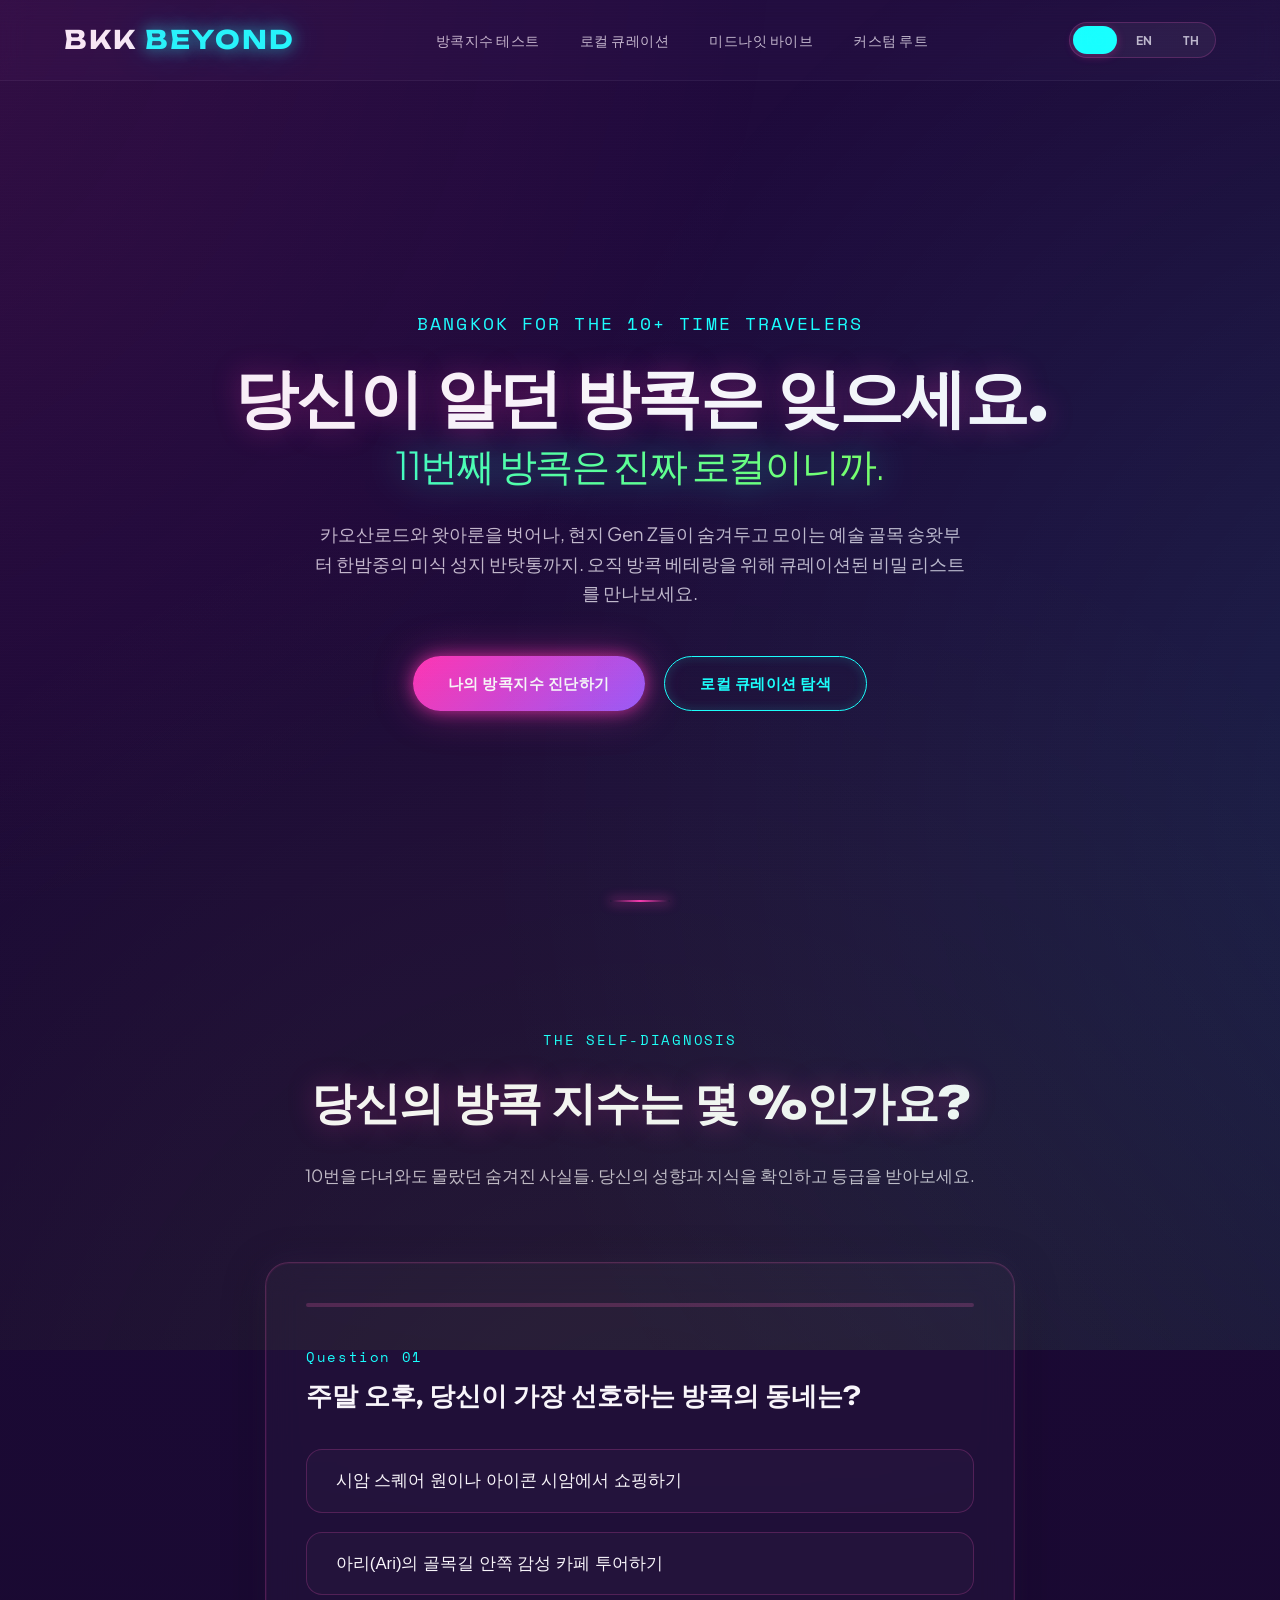
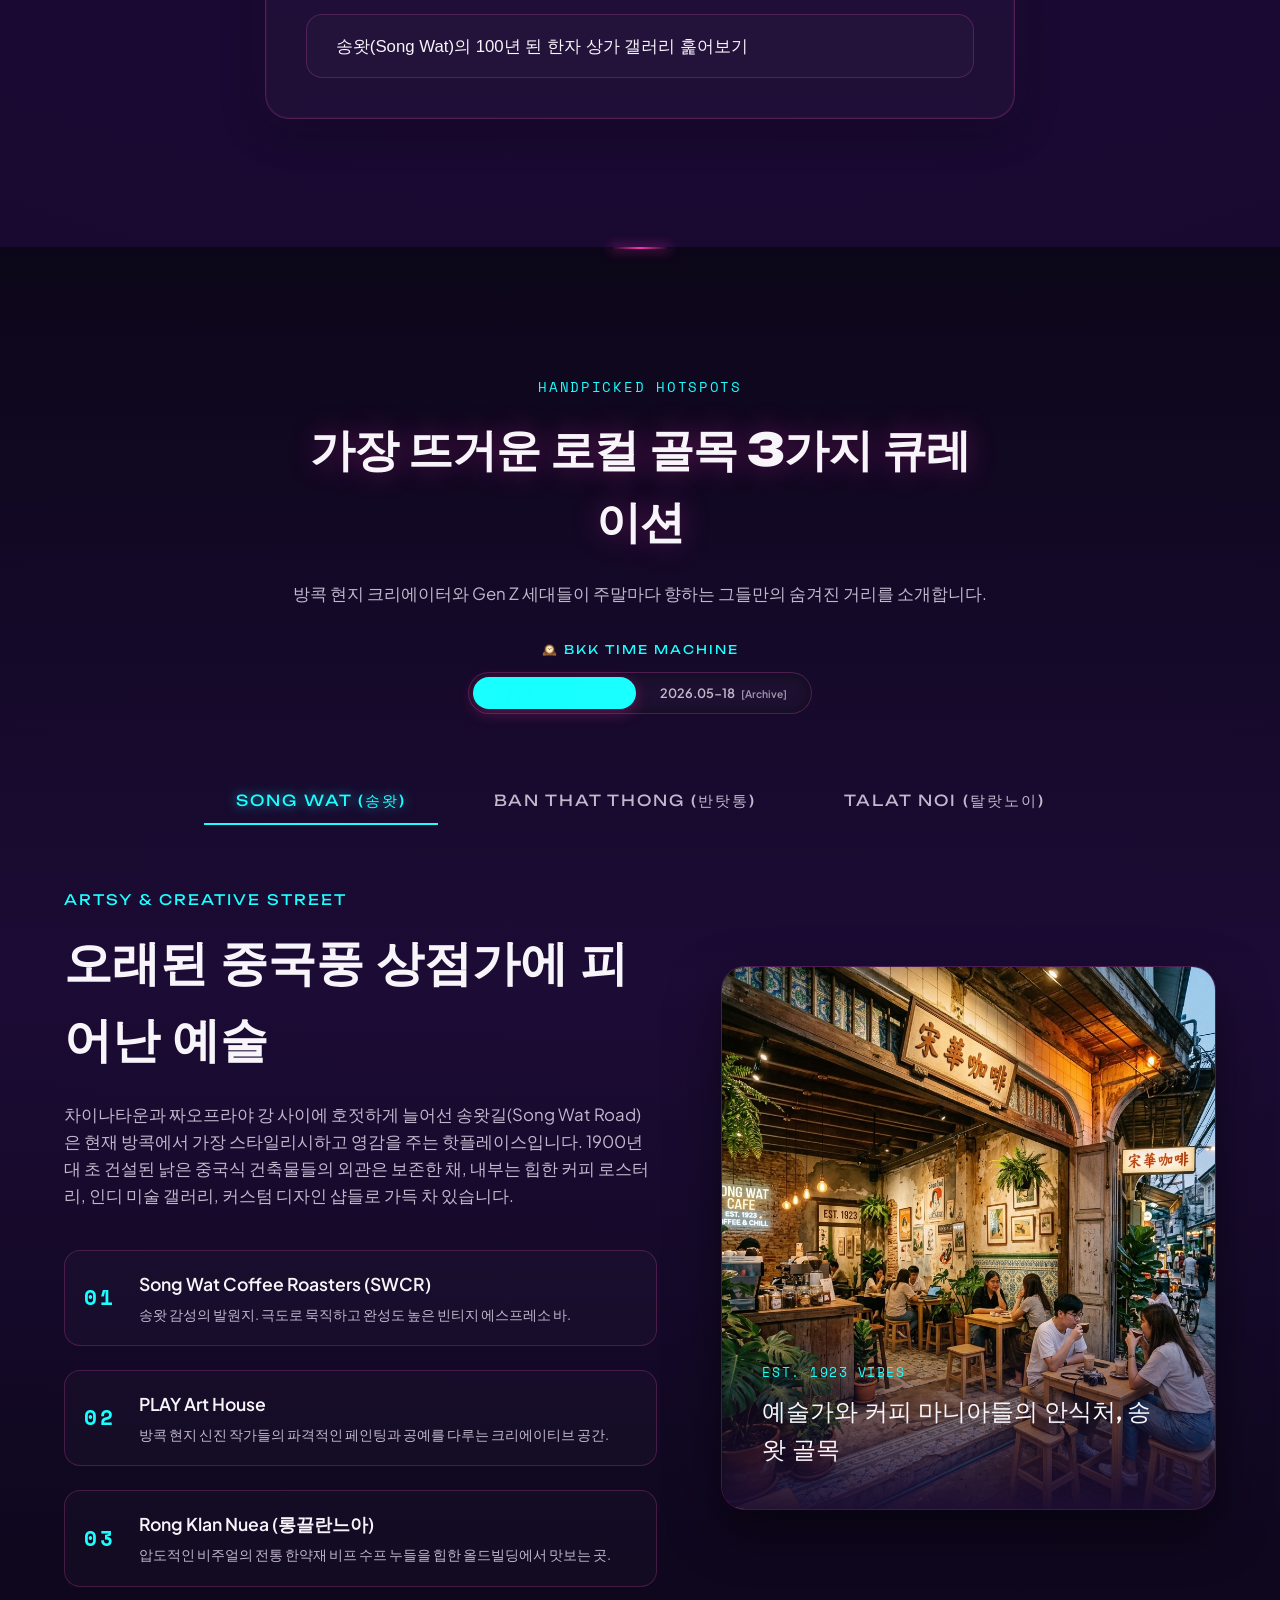
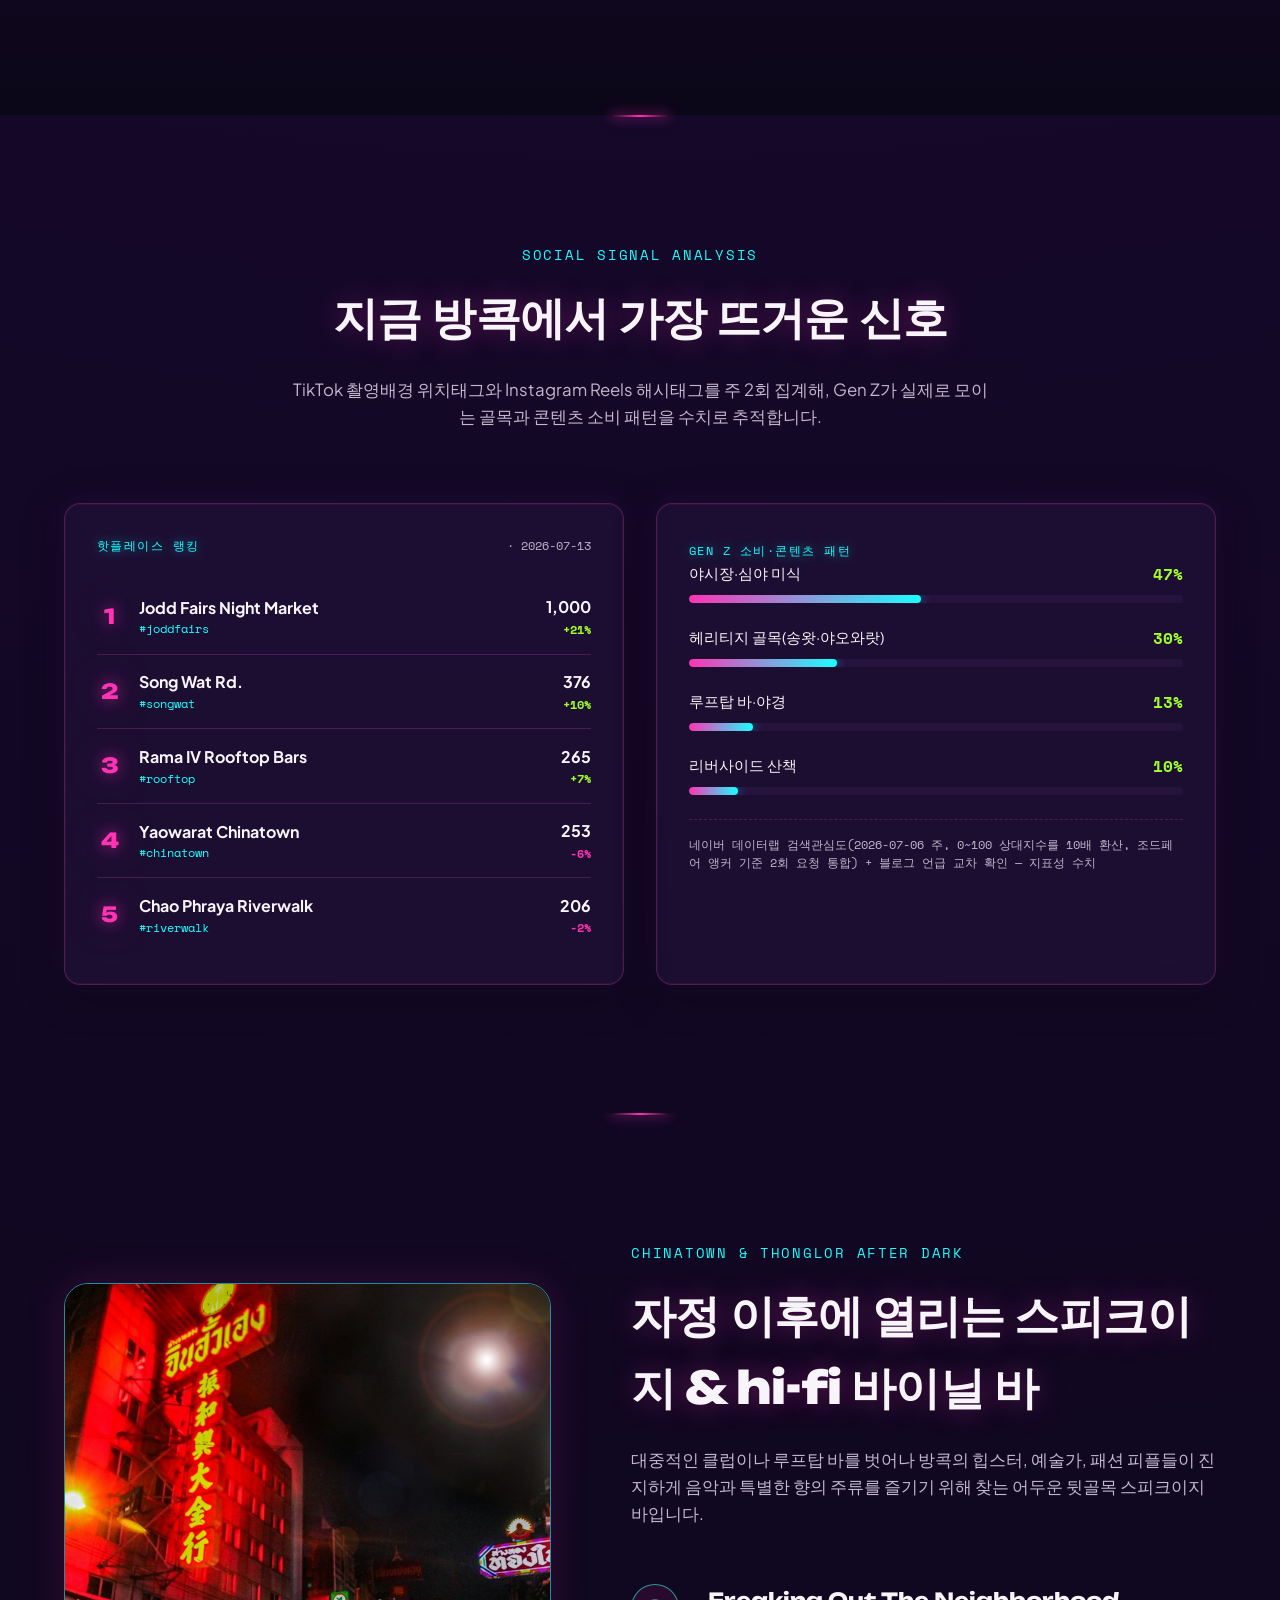
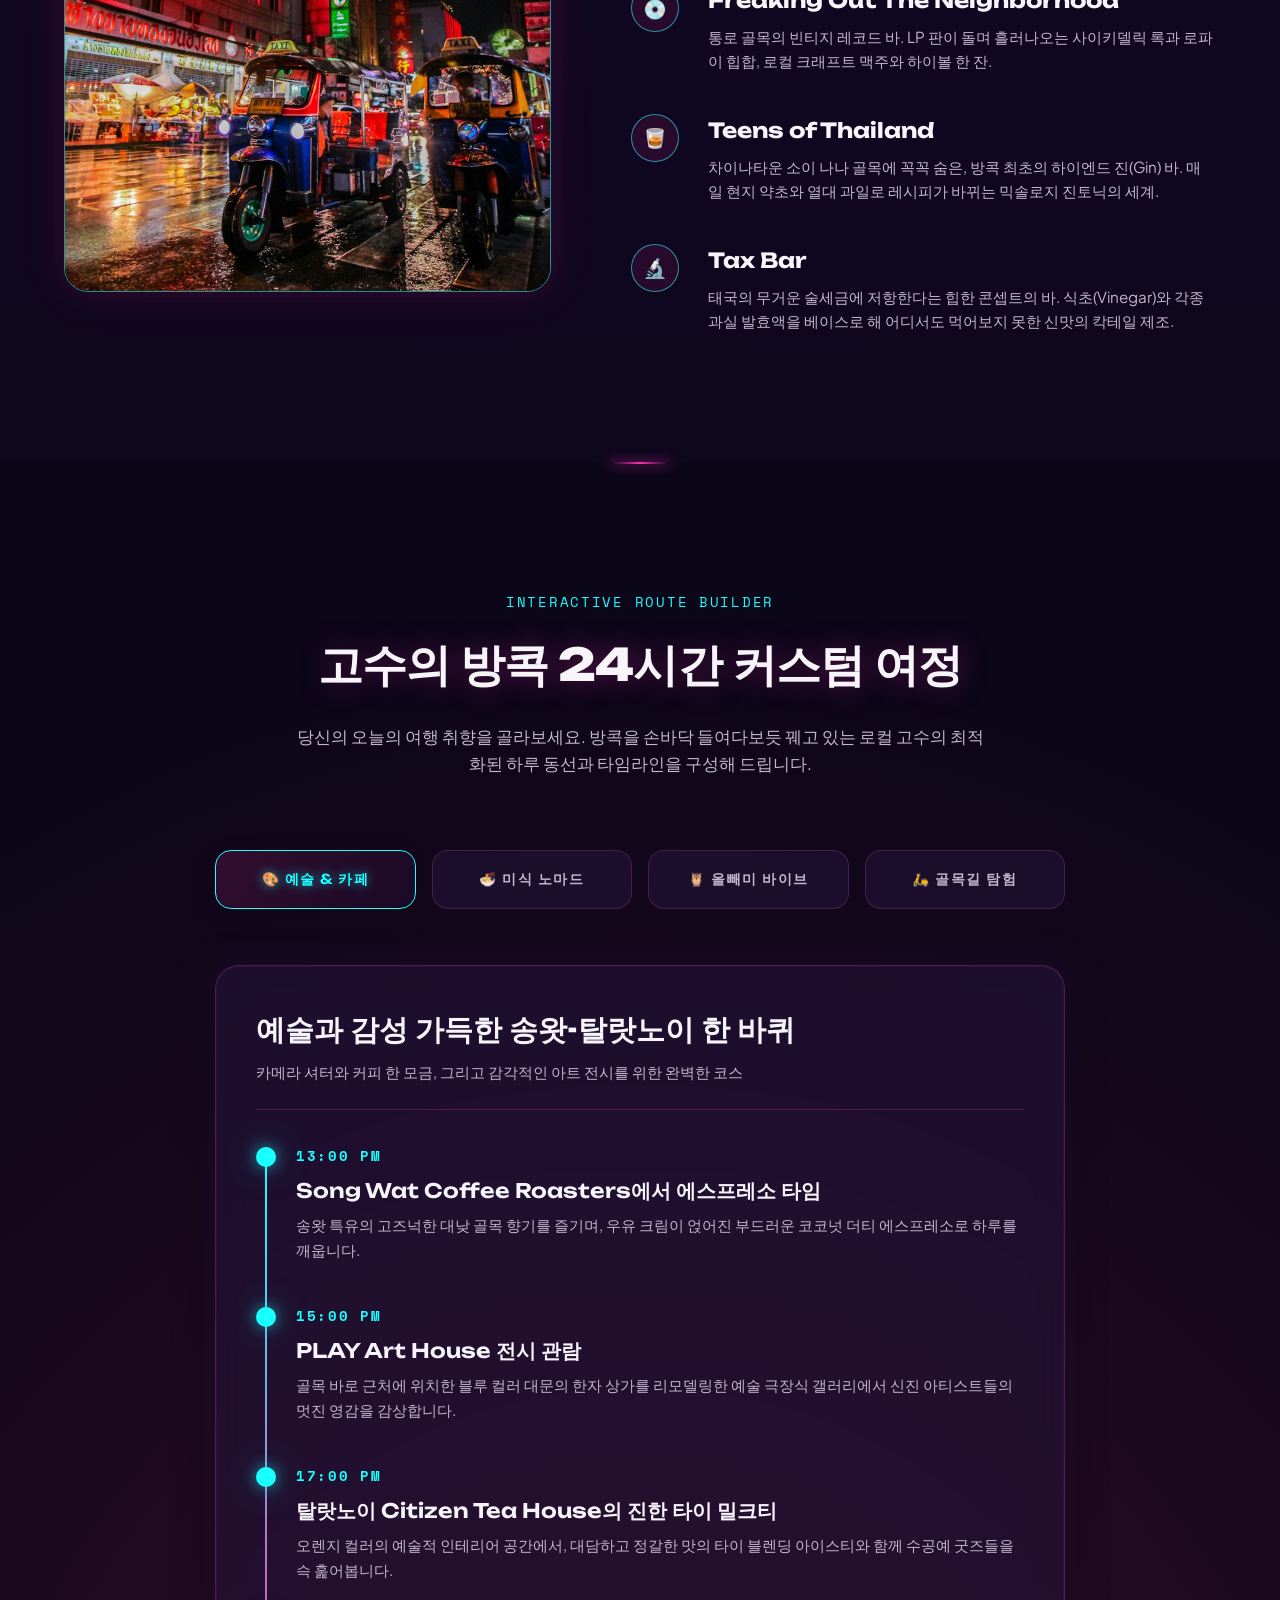
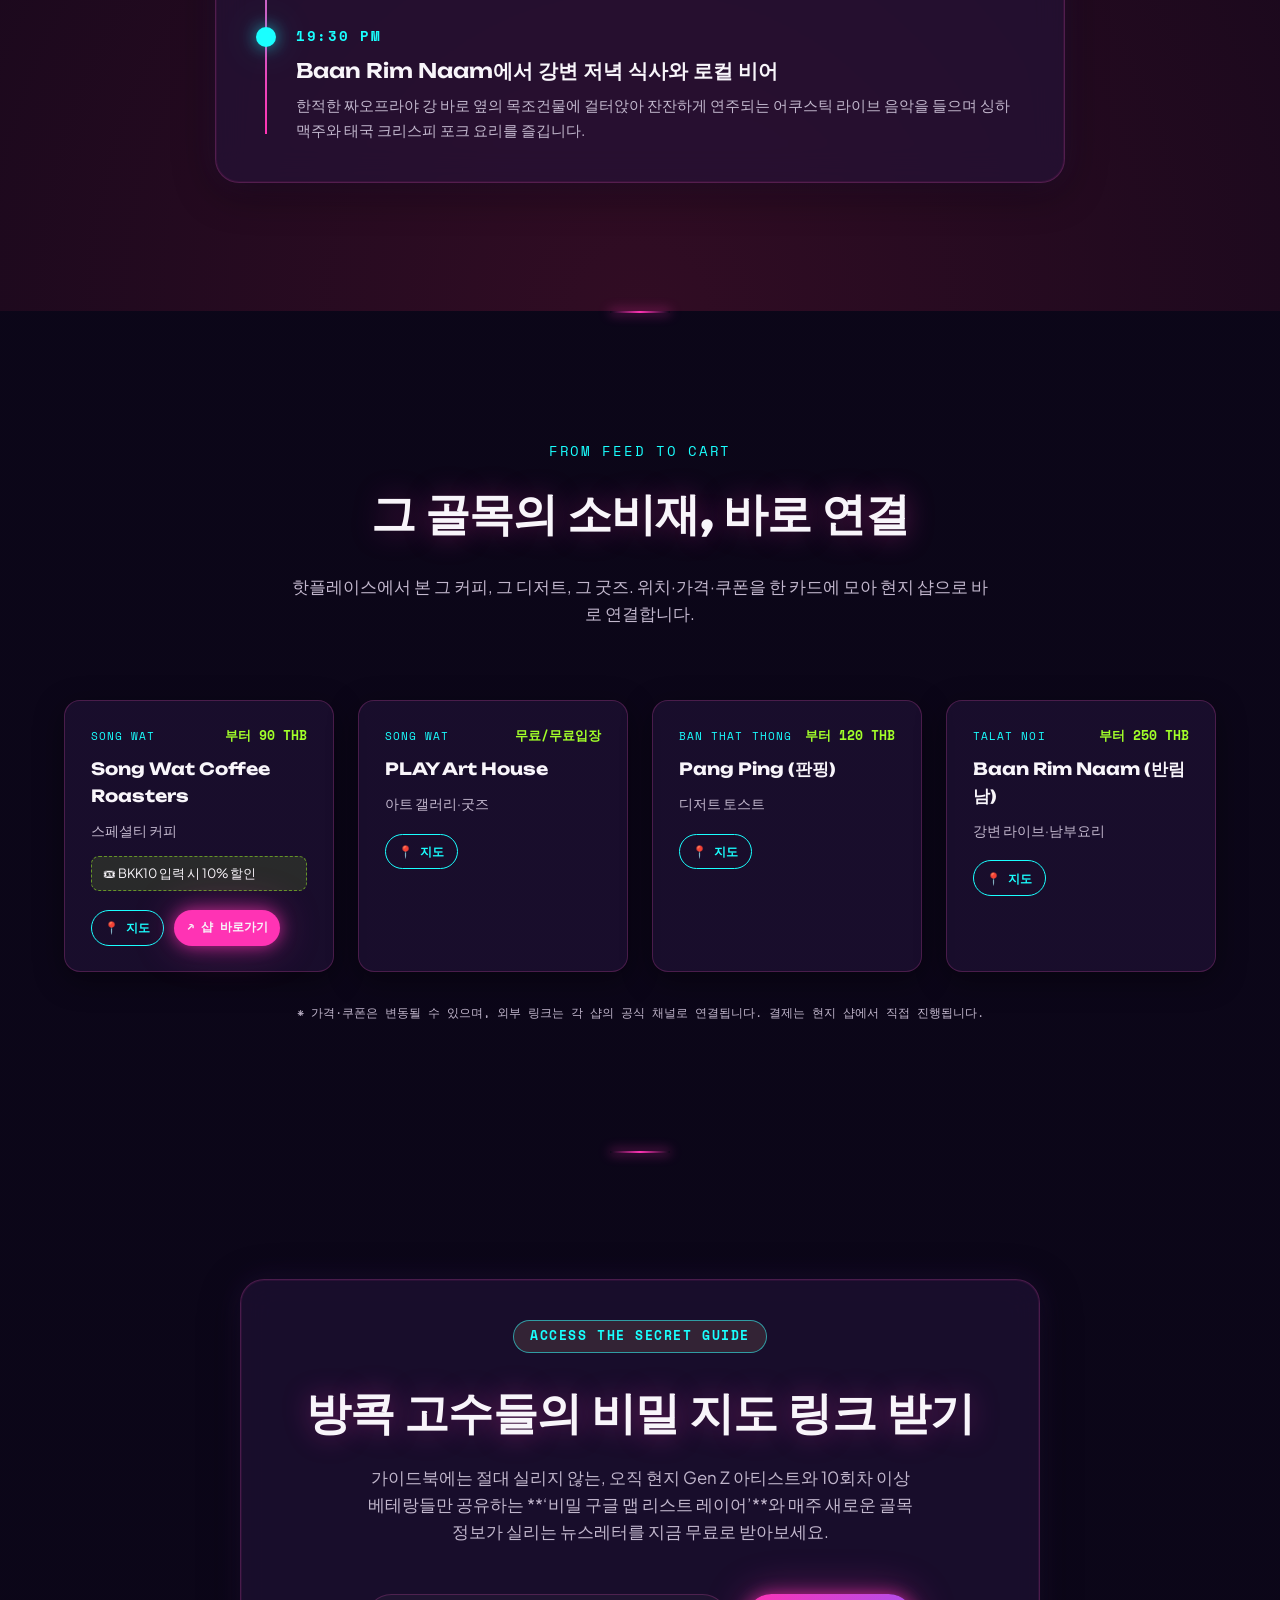
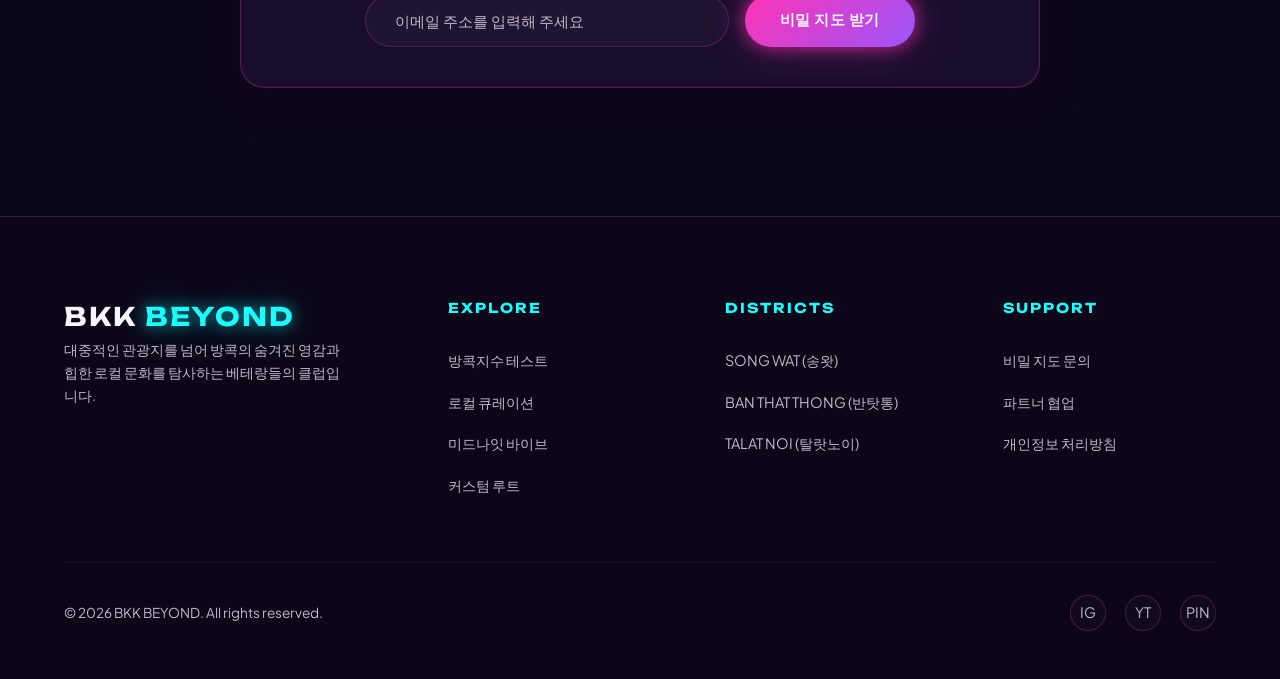
==== commit 1e5c37bf: "content: 트렌드 갱신 2026-07-13 정정 — 리버워크 2위→5위, 송왓 2위로 (키워드셋 명시) 선행 커밋(44f94de)의 TOP5 중 Chao Phraya Rive" ====
--- a/index.html
+++ b/index.html
@@ -503,7 +503,7 @@
   </footer>
 
   <script id="bkk-data" type="application/json">
-  {"current":{"version":"2026-07-13","theme":{"ko":"6월 4주차: 리버사이드 1위 등극, 쇼핑 페스트 퇴장","en":"4th Week of June: Riverside Takes #1, Shopping Fest Bows Out","th":"สัปดาห์ที่ 4 มิถุนายน: ริมแม่น้ำขึ้นอันดับ 1, เทศกาลช้อปปิ้งลาจอ"},"translations":{"ko":{"curation.songwatTagline":"Artsy & Creative Street","curation.songwatTitle":"오래된 중국풍 상점가에 피어난 예술","curation.songwatDesc":"차이나타운과 짜오프라야 강 사이에 호젓하게 늘어선 송왓길(Song Wat Road)은 현재 방콕에서 가장 스타일리시하고 영감을 주는 핫플레이스입니다. 1900년대 초 건설된 낡은 중국식 건축물들의 외관은 보존한 채, 내부는 힙한 커피 로스터리, 인디 미술 갤러리, 커스텀 디자인 샵들로 가득 차 있습니다.","curation.songwatSpot1Title":"Song Wat Coffee Roasters (SWCR)","curation.songwatSpot1Desc":"송왓 감성의 발원지. 극도로 묵직하고 완성도 높은 빈티지 에스프레소 바.","curation.songwatSpot2Title":"PLAY Art House","curation.songwatSpot2Desc":"방콕 현지 신진 작가들의 파격적인 페인팅과 공예를 다루는 크리에이티브 공간.","curation.songwatSpot3Title":"Rong Klan Nuea (롱끌란느아)","curation.songwatSpot3Desc":"압도적인 비주얼의 전통 한약재 비프 수프 누들을 힙한 올드빌딩에서 맛보는 곳.","curation.songwatMediaTag":"Est. 1923 Vibes","curation.songwatMediaCaption":"예술가와 커피 마니아들의 안식처, 송왓 골목","curation.banTagline":"Gen Z Midnight Gastronomy","curation.banTitle":"자정을 넘긴 한밤중의 미식 카니발","curation.banDesc":"야오와랏의 번잡한 외국 관광객 인파가 피곤하다면 바로 이곳입니다. 쭐랄롱꼰 대학교 인근의 반탓통(Ban That Thong)은 저녁 4시부터 활기를 띠기 시작해 새벽까지 현지 젊은이들이 야식과 달콤한 디저트를 찾아 끝없이 대기 줄을 형성하는 활기찬 진짜 로컬 먹자골목입니다.","curation.banSpot1Title":"Nueng Nom Nua (능놈느아)","curation.banSpot1Desc":"버터 풍미 가득한 촉촉 쫄깃한 두꺼운 토스트에 홈메이드 판단 커스터드를 찍어 먹는 긴 대기 필수 맛집.","curation.banSpot2Title":"Jeh O Chula (제오쭐라)","curation.banSpot2Desc":"미슐랭 빕구르망의 끝판왕. 자정 근처에만 파는 궁극의 대형 해물 똠얌 라면.","curation.banSpot3Title":"Ann Guay Tiew Kua Gai","curation.banSpot3Desc":"바삭하게 튀기듯 볶아낸 태국식 치킨 에그 누들의 진수, 현지인들의 소울푸드.","curation.banMediaTag":"Sweet & Spicy Street","curation.banMediaCaption":"판단 잼을 가득 얹은 도톰한 브리오슈 토스트","curation.talatTagline":"Retro Heritage & Alleys","curation.talatTitle":"녹슨 엔진 기계들과 빈티지 벽화 사이로","curation.talatDesc":"방콕에서 가장 오래된 역사를 자랑하는 주거 지역 중 하나인 탈랏노이(Talat Noi)는 낡은 자동차 엔진 부품과 기름 냄새가 가득한 골목길에 인스타그램용 벽화, 모던 찻집, 숨겨진 뷰 카페들이 얽혀 있는 놀랍고 독특한 대조의 공간입니다.","curation.talatSpot1Title":"Citizen Tea House","curation.talatSpot1Desc":"태국의 전통 수제 텍스타일 소품과 진한 시그니처 타이 밀크티를 파는 극도의 힙 오렌지 인테리어 찻집.","curation.talatSpot2Title":"Mother Roaster","curation.talatSpot2Desc":"엔진 기계 부품이 산더미처럼 쌓인 1층 골목 구석을 올라가면 나타나는, 노년의 바리스타가 내려주는 감동적인 핸드드립 전문점.","curation.talatSpot3Title":"Baan Rim Naam (반림남)","curation.talatSpot3Desc":"버려진 창고를 로컬 라이브 음악과 전통 태국 남부 요리가 함께하는 강변 힐링 명소로 탈바꿈한 예술 공간.","curation.talatMediaTag":"Slow-Paced Alleyway","curation.talatMediaCaption":"시간이 느리게 흐르는 골목, 노란 베스파와 오페라 벽화"},"en":{"curation.songwatTagline":"Artsy & Creative Street","curation.songwatTitle":"Art Blooming in Historic Shophouses","curation.songwatDesc":"Stretching between Chinatown and Chao Phraya River, Song Wat Road is currently the most stylish and inspiring hotspot in Bangkok. Preserving the old century-old Chinese exterior, it houses hip coffee roasteries, indie art galleries, and custom design shops.","curation.songwatSpot1Title":"Song Wat Coffee Roasters (SWCR)","curation.songwatSpot1Desc":"The origin of Song Wat vibe. Extremely rich and precise vintage espresso bar.","curation.songwatSpot2Title":"PLAY Art House","curation.songwatSpot2Desc":"A creative space showcasing paintings and crafts from emerging local artists.","curation.songwatSpot3Title":"Rong Klan Nuea","curation.songwatSpot3Desc":"A trendy beef noodle shop serving medicinal broth in a beautifully preserved shophouse.","curation.songwatMediaTag":"Est. 1923 Vibes","curation.songwatMediaCaption":"A sanctuary for artists and coffee lovers, Song Wat","curation.banTagline":"Gen Z Midnight Gastronomy","curation.banTitle":"Midnight Feast Beyond Twelve","curation.banDesc":"If the crowds of Yaowarat feel exhausting, this is your place. Located near Chulalongkorn University, Ban That Thong comes alive from 4 PM, with young locals lining up until late night for midnight treats, desserts, and savory street food.","curation.banSpot1Title":"Nueng Nom Nua","curation.banSpot1Desc":"Famous sweet shop. Thick toasted brioche bread dipped in homemade warm pandan custard.","curation.banSpot2Title":"Jeh O Chula","curation.banSpot2Desc":"The ultimate Michelin Bib Gourmand. Iconic late-night giant seafood tom yum mama noodles.","curation.banSpot3Title":"Ann Guay Tiew Kua Gai","curation.banSpot3Desc":"Crispy pan-fried chicken rice noodles, a perfect comfort food for Bangkok locals.","curation.banMediaTag":"Sweet & Spicy Street","curation.banMediaCaption":"Thick brioche toast topped with delicious warm pandan dip","curation.talatTagline":"Retro Heritage & Alleys","curation.talatTitle":"Between Rusty Engines and Vintage Murals","curation.talatDesc":"One of the oldest residential neighborhoods in Bangkok, Talat Noi is an incredible blend of old automotive engine parts, oil scents, gorgeous street murals, modern tea houses, and hidden riverside views.","curation.talatSpot1Title":"Citizen Tea House","curation.talatSpot1Desc":"A highly aesthetic orange-themed tea salon selling signature Thai milk teas and craft textile goods.","curation.talatSpot2Title":"Mother Roaster","curation.talatSpot2Desc":"A manual coffee bar run by senior baristas, tucked on the second floor above heaps of rusty metal parts.","curation.talatSpot3Title":"Baan Rim Naam","curation.talatSpot3Desc":"A converted warehouse serving authentic Southern Thai recipes and drinks right next to the calm Chao Phraya River.","curation.talatMediaTag":"Slow-Paced Alleyway","curation.talatMediaCaption":"Slowly ticking alleys with vintage yellow Vespa and opera murals"},"th":{"curation.songwatTagline":"Artsy & Creative Street","curation.songwatTitle":"ศิลปะเบ่งบานในตึกแถวจีนโบราณ","curation.songwatDesc":"ถนนทรงวาดทอดยาวระหว่างเยาวราชและแม่น้ำเจ้าพระยา ปัจจุบันเป็นจุดเช็คอินที่เก๋ไก๋และสร้างแรงบันาลใจที่สุดในกรุงเทพฯ โดยยังคงอนุรักษ์ตึกแถวจีนโบราณอายุร้อยปีไว้ พร้อมตกแต่งภายในเป็นร้านกาแฟสุดฮิป แกลเลอรีศิลปะอิสระ และร้านงานดีไซน์แฮนด์เมด","curation.songwatSpot1Title":"Song Wat Coffee Roasters (SWCR)","curation.songwatSpot1Desc":"จุดเริ่มต้นของความฮิปย่านทรงวาด เอสเปรสโซ่บาร์สไตล์วินเทจที่มีกาแฟคุณภาพเยี่ยมและอบอุ่น","curation.songwatSpot2Title":"PLAY Art House","curation.songwatSpot2Desc":"พื้นที่สร้างสรรค์จัดแสดงภาพวาดและงานฝีมือจากศิลปินไทยรุ่นใหม่ที่น่าจับตา","curation.songwatSpot3Title":"Rong Klan Nuea (โรงกลั่นเนื้อ)","curation.songwatSpot3Desc":"ร้านก๋วยเตี๋ยวเนื้อตุ๋นสูตรยาจีนโบราณในตึกแถววินเทจสุดเก๋ที่ทุกคนต้องมาเช็คอิน","curation.songwatMediaTag":"Est. 1923 Vibes","curation.songwatMediaCaption":"สวรรค์ของศิลปินและคนรักกาแฟ ย่านทรงวาด","curation.banTagline":"Gen Z Midnight Gastronomy","curation.banTitle":"เทศกาลอาหารเที่ยงคืนหลังเวลาเที่ยงวัน","curation.banDesc":"หากความพลุกพล่านของเยาวราชทำให้คุณเหนื่อย ที่นี่คือคำตอบของคุณ บรรทัดทองตั้งอยู่ใกล้กับจุฬาลงกรณ์มหาวิทยาลัย คึกคักตั้งแต่ 4 โมงเย็น โดยมีวัยรุ่นไทยมาต่อคิวยาวจนถึงดึกเพื่อรอชิมขนมหวานและสตรีทฟู้ดรสเด็ด","curation.banSpot1Title":"หนึ่ง นม นัว (Nueng Nom Nua)","curation.banSpot1Desc":"ร้านขนมปังเนยสดปิ้งเตาถ่านกรอบนอกนุ่มใน จิ้มสังขยาใบเตยโฮมเมดและนมสดเข้มข้นที่เป็นกระแส","curation.banSpot2Title":"เจ๊โอว (Jeh O Chula)","curation.banSpot2Desc":"สุดยอดร้านมิชลินบิบกูร์มองด์ กับเมนูมาม่าต้มยำทะเลหม้อไฟรอบดึกชื่อดังระดับโลก","curation.banSpot3Title":"แอน ก๋วยเตี๋ยวคั่วไก่","curation.banSpot3Desc":"ก๋วยเตี๋ยวคั่วไก่กรอบร้อนๆ ที่ผัดบนเตาถ่านหอมกรุ่น อาหารจานโปรดของคนกรุงเทพฯ","curation.banMediaTag":"Sweet & Spicy Street","curation.banMediaCaption":"ขนมปังปิ้งเนยชิ้นหนาราดสังขยาใบเตยหอมละมุน","curation.talatTagline":"Retro Heritage & Alleys","curation.talatTitle":"ท่ามกลางอะไหล่เครื่องยนต์เก่าและภาพวาดวินเทจ","curation.talatDesc":"ตลาดน้อยเป็นย่านที่พักอาศัยที่เก่าแก่ที่สุดแห่งหนึ่งในกรุงเทพฯ เป็นการผสมผสานที่ลงตัวระหว่างร้านอะไหล่เซียงกง ภาพวาดสตรีทอาร์ทสีสันสดใส โรงน้ำชาโบราณ และคาเฟ่ริมแม่น้ำเจ้าพระยา","curation.talatSpot1Title":"Citizen Tea House","curation.talatSpot1Desc":"โรงน้ำชาสุดเก๋สีส้มสดใส จำหน่ายชาไทยสูตรพิเศษและงานหัตถกรรมสิ่งทอแฮนด์เมด","curation.talatSpot2Title":"Mother Roaster","curation.talatSpot2Desc":"คาเฟ่กาแฟดริปสโลว์บาร์บนชั้นสองของบ้านไม้เก่า เหนือกองอะไหล่เครื่องยนต์ โดยฝีมือคุณป้าบาริสต้าวัยเก๋า","curation.talatSpot3Title":"บ้านริมน้ำ (Baan Rim Naam)","curation.talatSpot3Desc":"โกดังเก่าริมน้ำที่ดัดแปลงเป็นพื้นที่พักผ่อน เสิร์ฟอาหารใต้รสจัดจ้านและเครื่องดื่มเย็นๆ ชมวิวแม่น้ำเจ้าพระยา","curation.talatMediaTag":"Slow-Paced Alleyway","curation.talatMediaCaption":"ตรอกเก่าแก่ที่เวลาไหลช้าๆ รถเวสป้าสีเหลืองและภาพวาดงิ้วโบราณ"}},"trends":{"updated":"2026-07-13","source_note":{"ko":"네이버 데이터랩 검색관심도(2026-07-06 주, 0~100 상대지수를 10배 환산) + 블로그 언급 교차 확인 — 지표성 수치","en":"Naver DataLab search interest (week of 2026-07-06, 0–100 relative index ×10) cross-checked with blog mentions — indicative figures","th":"ความสนใจค้นหา Naver DataLab (สัปดาห์ 2026-07-06 ดัชนีสัมพัทธ์ 0–100 คูณ 10) ตรวจสอบร่วมกับการกล่าวถึงในบล็อก — ตัวเลขเชิงบ่งชี้"},"hotspots":[{"rank":1,"name":"Jodd Fairs Night Market","mentions":1000,"wow":24,"tag":"#joddfairs"},{"rank":2,"name":"Chao Phraya Riverwalk","mentions":987,"wow":2,"tag":"#riverwalk"},{"rank":3,"name":"Rama IV Rooftop Bars","mentions":654,"wow":24,"tag":"#rooftop"},{"rank":4,"name":"Song Wat Rd.","mentions":502,"wow":12,"tag":"#songwat"},{"rank":5,"name":"Yaowarat Chinatown","mentions":331,"wow":-6,"tag":"#chinatown"}],"patterns":[{"label_ko":"야시장·심야 미식","label_en":"Night market & late-night food","value":33,"unit":"%"},{"label_ko":"여름 리버사이드 콘텐츠","label_en":"Summer riverside content","value":32,"unit":"%"},{"label_ko":"루프탑 바·야경","label_en":"Rooftop bars & night views","value":21,"unit":"%"},{"label_ko":"헤리티지 골목(송왓·야오와랏)","label_en":"Heritage alleys (Song Wat & Yaowarat)","value":14,"unit":"%"}]},"shops":[{"id":"swcr","name":{"ko":"Song Wat Coffee Roasters","en":"Song Wat Coffee Roasters","th":"Song Wat Coffee Roasters"},"district":"Song Wat","category":{"ko":"스페셜티 커피","en":"Specialty Coffee","th":"กาแฟพิเศษ"},"price_from":90,"currency":"THB","map_url":"https://maps.google.com/?q=Song+Wat+Coffee+Roasters+Bangkok","shop_url":"https://www.instagram.com/songwatcoffeeroasters/","coupon":{"ko":"BKK10 입력 시 10% 할인","en":"10% off with code BKK10","th":"ลด 10% ด้วยโค้ด BKK10"}},{"id":"playart","name":{"ko":"PLAY Art House","en":"PLAY Art House","th":"PLAY Art House"},"district":"Song Wat","category":{"ko":"아트 갤러리·굿즈","en":"Art Gallery & Goods","th":"แกลเลอรี"},"price_from":0,"currency":"THB","map_url":"https://maps.google.com/?q=PLAY+Art+House+Song+Wat","shop_url":"","coupon":{"ko":"","en":"","th":""}},{"id":"pangping","name":{"ko":"Pang Ping (판핑)","en":"Pang Ping","th":"ปังปิ้ง"},"district":"Ban That Thong","category":{"ko":"디저트 토스트","en":"Dessert Toast","th":"ขนมปังปิ้ง"},"price_from":120,"currency":"THB","map_url":"https://maps.google.com/?q=Ban+That+Thong+Bangkok","shop_url":"","coupon":{"ko":"","en":"","th":""}},{"id":"baanrimnaam","name":{"ko":"Baan Rim Naam (반림남)","en":"Baan Rim Naam","th":"บ้านริมน้ำ"},"district":"Talat Noi","category":{"ko":"강변 라이브·남부요리","en":"Riverside Live & Southern Food","th":"อาหารใต้ริมน้ำ"},"price_from":250,"currency":"THB","map_url":"https://maps.google.com/?q=Baan+Rim+Naam+Talat+Noi","shop_url":"","coupon":{"ko":"","en":"","th":""}}]},"archives":[{"version":"2026-06-20","theme":{"ko":"6월 3주차: 송왓 열기 진정과 반탓통·리버사이드의 부상","en":"3rd Week of June: Song Wat Cools as Ban That Thong & the Riverside Rise","th":"สัปดาห์ที่ 3 มิถุนายน: ทรงวาดเย็นลง บรรทัดทอง & ริมแม่น้ำมาแรง"},"translations":{"ko":{"curation.songwatTagline":"Artsy & Creative Street","curation.songwatTitle":"오래된 중국풍 상점가에 피어난 예술","curation.songwatDesc":"차이나타운과 짜오프라야 강 사이에 호젓하게 늘어선 송왓길(Song Wat Road)은 현재 방콕에서 가장 스타일리시하고 영감을 주는 핫플레이스입니다. 1900년대 초 건설된 낡은 중국식 건축물들의 외관은 보존한 채, 내부는 힙한 커피 로스터리, 인디 미술 갤러리, 커스텀 디자인 샵들로 가득 차 있습니다.","curation.songwatSpot1Title":"Song Wat Coffee Roasters (SWCR)","curation.songwatSpot1Desc":"송왓 감성의 발원지. 극도로 묵직하고 완성도 높은 빈티지 에스프레소 바.","curation.songwatSpot2Title":"PLAY Art House","curation.songwatSpot2Desc":"방콕 현지 신진 작가들의 파격적인 페인팅과 공예를 다루는 크리에이티브 공간.","curation.songwatSpot3Title":"Rong Klan Nuea (롱끌란느아)","curation.songwatSpot3Desc":"압도적인 비주얼의 전통 한약재 비프 수프 누들을 힙한 올드빌딩에서 맛보는 곳.","curation.songwatMediaTag":"Est. 1923 Vibes","curation.songwatMediaCaption":"예술가와 커피 마니아들의 안식처, 송왓 골목","curation.banTagline":"Gen Z Midnight Gastronomy","curation.banTitle":"자정을 넘긴 한밤중의 미식 카니발","curation.banDesc":"야오와랏의 번잡한 외국 관광객 인파가 피곤하다면 바로 이곳입니다. 쭐랄롱꼰 대학교 인근의 반탓통(Ban That Thong)은 저녁 4시부터 활기를 띠기 시작해 새벽까지 현지 젊은이들이 야식과 달콤한 디저트를 찾아 끝없이 대기 줄을 형성하는 활기찬 진짜 로컬 먹자골목입니다.","curation.banSpot1Title":"Nueng Nom Nua (능놈느아)","curation.banSpot1Desc":"버터 풍미 가득한 촉촉 쫄깃한 두꺼운 토스트에 홈메이드 판단 커스터드를 찍어 먹는 긴 대기 필수 맛집.","curation.banSpot2Title":"Jeh O Chula (제오쭐라)","curation.banSpot2Desc":"미슐랭 빕구르망의 끝판왕. 자정 근처에만 파는 궁극의 대형 해물 똠얌 라면.","curation.banSpot3Title":"Ann Guay Tiew Kua Gai","curation.banSpot3Desc":"바삭하게 튀기듯 볶아낸 태국식 치킨 에그 누들의 진수, 현지인들의 소울푸드.","curation.banMediaTag":"Sweet & Spicy Street","curation.banMediaCaption":"판단 잼을 가득 얹은 도톰한 브리오슈 토스트","curation.talatTagline":"Retro Heritage & Alleys","curation.talatTitle":"녹슨 엔진 기계들과 빈티지 벽화 사이로","curation.talatDesc":"방콕에서 가장 오래된 역사를 자랑하는 주거 지역 중 하나인 탈랏노이(Talat Noi)는 낡은 자동차 엔진 부품과 기름 냄새가 가득한 골목길에 인스타그램용 벽화, 모던 찻집, 숨겨진 뷰 카페들이 얽혀 있는 놀랍고 독특한 대조의 공간입니다.","curation.talatSpot1Title":"Citizen Tea House","curation.talatSpot1Desc":"태국의 전통 수제 텍스타일 소품과 진한 시그니처 타이 밀크티를 파는 극도의 힙 오렌지 인테리어 찻집.","curation.talatSpot2Title":"Mother Roaster","curation.talatSpot2Desc":"엔진 기계 부품이 산더미처럼 쌓인 1층 골목 구석을 올라가면 나타나는, 노년의 바리스타가 내려주는 감동적인 핸드드립 전문점.","curation.talatSpot3Title":"Baan Rim Naam (반림남)","curation.talatSpot3Desc":"버려진 창고를 로컬 라이브 음악과 전통 태국 남부 요리가 함께하는 강변 힐링 명소로 탈바꿈한 예술 공간.","curation.talatMediaTag":"Slow-Paced Alleyway","curation.talatMediaCaption":"시간이 느리게 흐르는 골목, 노란 베스파와 오페라 벽화"},"en":{"curation.songwatTagline":"Artsy & Creative Street","curation.songwatTitle":"Art Blooming in Historic Shophouses","curation.songwatDesc":"Stretching between Chinatown and Chao Phraya River, Song Wat Road is currently the most stylish and inspiring hotspot in Bangkok. Preserving the old century-old Chinese exterior, it houses hip coffee roasteries, indie art galleries, and custom design shops.","curation.songwatSpot1Title":"Song Wat Coffee Roasters (SWCR)","curation.songwatSpot1Desc":"The origin of Song Wat vibe. Extremely rich and precise vintage espresso bar.","curation.songwatSpot2Title":"PLAY Art House","curation.songwatSpot2Desc":"A creative space showcasing paintings and crafts from emerging local artists.","curation.songwatSpot3Title":"Rong Klan Nuea","curation.songwatSpot3Desc":"A trendy beef noodle shop serving medicinal broth in a beautifully preserved shophouse.","curation.songwatMediaTag":"Est. 1923 Vibes","curation.songwatMediaCaption":"A sanctuary for artists and coffee lovers, Song Wat","curation.banTagline":"Gen Z Midnight Gastronomy","curation.banTitle":"Midnight Feast Beyond Twelve","curation.banDesc":"If the crowds of Yaowarat feel exhausting, this is your place. Located near Chulalongkorn University, Ban That Thong comes alive from 4 PM, with young locals lining up until late night for midnight treats, desserts, and savory street food.","curation.banSpot1Title":"Nueng Nom Nua","curation.banSpot1Desc":"Famous sweet shop. Thick toasted brioche bread dipped in homemade warm pandan custard.","curation.banSpot2Title":"Jeh O Chula","curation.banSpot2Desc":"The ultimate Michelin Bib Gourmand. Iconic late-night giant seafood tom yum mama noodles.","curation.banSpot3Title":"Ann Guay Tiew Kua Gai","curation.banSpot3Desc":"Crispy pan-fried chicken rice noodles, a perfect comfort food for Bangkok locals.","curation.banMediaTag":"Sweet & Spicy Street","curation.banMediaCaption":"Thick brioche toast topped with delicious warm pandan dip","curation.talatTagline":"Retro Heritage & Alleys","curation.talatTitle":"Between Rusty Engines and Vintage Murals","curation.talatDesc":"One of the oldest residential neighborhoods in Bangkok, Talat Noi is an incredible blend of old automotive engine parts, oil scents, gorgeous street murals, modern tea houses, and hidden riverside views.","curation.talatSpot1Title":"Citizen Tea House","curation.talatSpot1Desc":"A highly aesthetic orange-themed tea salon selling signature Thai milk teas and craft textile goods.","curation.talatSpot2Title":"Mother Roaster","curation.talatSpot2Desc":"A manual coffee bar run by senior baristas, tucked on the second floor above heaps of rusty metal parts.","curation.talatSpot3Title":"Baan Rim Naam","curation.talatSpot3Desc":"A converted warehouse serving authentic Southern Thai recipes and drinks right next to the calm Chao Phraya River.","curation.talatMediaTag":"Slow-Paced Alleyway","curation.talatMediaCaption":"Slowly ticking alleys with vintage yellow Vespa and opera murals"},"th":{"curation.songwatTagline":"Artsy & Creative Street","curation.songwatTitle":"ศิลปะเบ่งบานในตึกแถวจีนโบราณ","curation.songwatDesc":"ถนนทรงวาดทอดยาวระหว่างเยาวราชและแม่น้ำเจ้าพระยา ปัจจุบันเป็นจุดเช็คอินที่เก๋ไก๋และสร้างแรงบันาลใจที่สุดในกรุงเทพฯ โดยยังคงอนุรักษ์ตึกแถวจีนโบราณอายุร้อยปีไว้ พร้อมตกแต่งภายในเป็นร้านกาแฟสุดฮิป แกลเลอรีศิลปะอิสระ และร้านงานดีไซน์แฮนด์เมด","curation.songwatSpot1Title":"Song Wat Coffee Roasters (SWCR)","curation.songwatSpot1Desc":"จุดเริ่มต้นของความฮิปย่านทรงวาด เอสเปรสโซ่บาร์สไตล์วินเทจที่มีกาแฟคุณภาพเยี่ยมและอบอุ่น","curation.songwatSpot2Title":"PLAY Art House","curation.songwatSpot2Desc":"พื้นที่สร้างสรรค์จัดแสดงภาพวาดและงานฝีมือจากศิลปินไทยรุ่นใหม่ที่น่าจับตา","curation.songwatSpot3Title":"Rong Klan Nuea (โรงกลั่นเนื้อ)","curation.songwatSpot3Desc":"ร้านก๋วยเตี๋ยวเนื้อตุ๋นสูตรยาจีนโบราณในตึกแถววินเทจสุดเก๋ที่ทุกคนต้องมาเช็คอิน","curation.songwatMediaTag":"Est. 1923 Vibes","curation.songwatMediaCaption":"สวรรค์ของศิลปินและคนรักกาแฟ ย่านทรงวาด","curation.banTagline":"Gen Z Midnight Gastronomy","curation.banTitle":"เทศกาลอาหารเที่ยงคืนหลังเวลาเที่ยงวัน","curation.banDesc":"หากความพลุกพล่านของเยาวราชทำให้คุณเหนื่อย ที่นี่คือคำตอบของคุณ บรรทัดทองตั้งอยู่ใกล้กับจุฬาลงกรณ์มหาวิทยาลัย คึกคักตั้งแต่ 4 โมงเย็น โดยมีวัยรุ่นไทยมาต่อคิวยาวจนถึงดึกเพื่อรอชิมขนมหวานและสตรีทฟู้ดรสเด็ด","curation.banSpot1Title":"หนึ่ง นม นัว (Nueng Nom Nua)","curation.banSpot1Desc":"ร้านขนมปังเนยสดปิ้งเตาถ่านกรอบนอกนุ่มใน จิ้มสังขยาใบเตยโฮมเมดและนมสดเข้มข้นที่เป็นกระแส","curation.banSpot2Title":"เจ๊โอว (Jeh O Chula)","curation.banSpot2Desc":"สุดยอดร้านมิชลินบิบกูร์มองด์ กับเมนูมาม่าต้มยำทะเลหม้อไฟรอบดึกชื่อดังระดับโลก","curation.banSpot3Title":"แอน ก๋วยเตี๋ยวคั่วไก่","curation.banSpot3Desc":"ก๋วยเตี๋ยวคั่วไก่กรอบร้อนๆ ที่ผัดบนเตาถ่านหอมกรุ่น อาหารจานโปรดของคนกรุงเทพฯ","curation.banMediaTag":"Sweet & Spicy Street","curation.banMediaCaption":"ขนมปังปิ้งเนยชิ้นหนาราดสังขยาใบเตยหอมละมุน","curation.talatTagline":"Retro Heritage & Alleys","curation.talatTitle":"ท่ามกลางอะไหล่เครื่องยนต์เก่าและภาพวาดวินเทจ","curation.talatDesc":"ตลาดน้อยเป็นย่านที่พักอาศัยที่เก่าแก่ที่สุดแห่งหนึ่งในกรุงเทพฯ เป็นการผสมผสานที่ลงตัวระหว่างร้านอะไหล่เซียงกง ภาพวาดสตรีทอาร์ทสีสันสดใส โรงน้ำชาโบราณ และคาเฟ่ริมแม่น้ำเจ้าพระยา","curation.talatSpot1Title":"Citizen Tea House","curation.talatSpot1Desc":"โรงน้ำชาสุดเก๋สีส้มสดใส จำหน่ายชาไทยสูตรพิเศษและงานหัตถกรรมสิ่งทอแฮนด์เมด","curation.talatSpot2Title":"Mother Roaster","curation.talatSpot2Desc":"คาเฟ่กาแฟดริปสโลว์บาร์บนชั้นสองของบ้านไม้เก่า เหนือกองอะไหล่เครื่องยนต์ โดยฝีมือคุณป้าบาริสต้าวัยเก๋า","curation.talatSpot3Title":"บ้านริมน้ำ (Baan Rim Naam)","curation.talatSpot3Desc":"โกดังเก่าริมน้ำที่ดัดแปลงเป็นพื้นที่พักผ่อน เสิร์ฟอาหารใต้รสจัดจ้านและเครื่องดื่มเย็นๆ ชมวิวแม่น้ำเจ้าพระยา","curation.talatMediaTag":"Slow-Paced Alleyway","curation.talatMediaCaption":"ตรอกเก่าแก่ที่เวลาไหลช้าๆ รถเวสป้าสีเหลืองและภาพวาดงิ้วโบราณ"}}},{"version":"2026-06-01","theme":{"ko":"6월 1주차: 판단 디저트와 차이나타운 믹솔로지의 습격","en":"June 1st Week: Pandan Custard Toast & Chinatown Mixology","th":"มิถุนายน สัปดาห์ที่ 1: ขนมปังปิ้งสังขยาใบเตยและบาร์สมุนไพร"},"translations":{"ko":{"curation.songwatTagline":"Artsy & Creative Street","curation.songwatTitle":"오래된 중국풍 상점가에 피어난 예술","curation.songwatDesc":"차이나타운과 짜오프라야 강 사이에 호젓하게 늘어선 송왓길(Song Wat Road)은 현재 방콕에서 가장 스타일리시하고 영감을 주는 핫플레이스입니다. 1900년대 초 건설된 낡은 중국식 건축물들의 외관은 보존한 채, 내부는 힙한 커피 로스터리, 인디 미술 갤러리, 커스텀 디자인 샵들로 가득 차 있습니다.","curation.songwatSpot1Title":"Song Wat Coffee Roasters (SWCR)","curation.songwatSpot1Desc":"송왓 감성의 발원지. 극도로 묵직하고 완성도 높은 빈티지 에스프레소 바.","curation.songwatSpot2Title":"PLAY Art House","curation.songwatSpot2Desc":"방콕 현지 신진 작가들의 파격적인 페인팅과 공예를 다루는 크리에이티브 공간.","curation.songwatSpot3Title":"Rong Klan Nuea (롱끌란느아)","curation.songwatSpot3Desc":"압도적인 비주얼의 전통 한약재 비프 수프 누들을 힙한 올드빌딩에서 맛보는 곳.","curation.songwatMediaTag":"Est. 1923 Vibes","curation.songwatMediaCaption":"예술가와 커피 마니아들의 안식처, 송왓 골목","curation.banTagline":"Gen Z Midnight Gastronomy","curation.banTitle":"자정을 넘긴 한밤중의 미식 카니발","curation.banDesc":"야오와랏의 번잡한 외국 관광객 인파가 피곤하다면 바로 이곳입니다. 쭐랄롱꼰 대학교 인근의 반탓통(Ban That Thong)은 저녁 4시부터 활기를 띠기 시작해 새벽까지 현지 젊은이들이 야식과 달콤한 디저트를 찾아 끝없이 대기 줄을 형성하는 활기찬 진짜 로컬 먹자골목입니다.","curation.banSpot1Title":"Nueng Nom Nua (능놈느아)","curation.banSpot1Desc":"버터 풍미 가득한 촉촉 쫄깃한 두꺼운 토스트에 홈메이드 판단 커스터드를 찍어 먹는 긴 대기 필수 맛집.","curation.banSpot2Title":"Jeh O Chula (제오쭐라)","curation.banSpot2Desc":"미슐랭 빕구르망의 끝판왕. 자정 근처에만 파는 궁극의 대형 해물 똠얌 라면.","curation.banSpot3Title":"Ann Guay Tiew Kua Gai","curation.banSpot3Desc":"바삭하게 튀기듯 볶아낸 태국식 치킨 에그 누들의 진수, 현지인들의 소울푸드.","curation.banMediaTag":"Sweet & Spicy Street","curation.banMediaCaption":"판단 잼을 가득 얹은 도톰한 브리오슈 토스트","curation.talatTagline":"Retro Heritage & Alleys","curation.talatTitle":"녹슨 엔진 기계들과 빈티지 벽화 사이로","curation.talatDesc":"방콕에서 가장 오래된 역사를 자랑하는 주거 지역 중 하나인 탈랏노이(Talat Noi)는 낡은 자동차 엔진 부품과 기름 냄새가 가득한 골목길에 인스타그램용 벽화, 모던 찻집, 숨겨진 뷰 카페들이 얽혀 있는 놀랍고 독특한 대조의 공간입니다.","curation.talatSpot1Title":"Citizen Tea House","curation.talatSpot1Desc":"태국의 전통 수제 텍스타일 소품과 진한 시그니처 타이 밀크티를 파는 극도의 힙 오렌지 인테리어 찻집.","curation.talatSpot2Title":"Mother Roaster","curation.talatSpot2Desc":"엔진 기계 부품이 산더미처럼 쌓인 1층 골목 구석을 올라가면 나타나는, 노년의 바리스타가 내려주는 감동적인 핸드드립 전문점.","curation.talatSpot3Title":"Baan Rim Naam (반림남)","curation.talatSpot3Desc":"버려진 창고를 로컬 라이브 음악과 전통 태국 남부 요리가 함께하는 강변 힐링 명소로 탈바꿈한 예술 공간.","curation.talatMediaTag":"Slow-Paced Alleyway","curation.talatMediaCaption":"시간이 느리게 흐르는 골목, 노란 베스파와 오페라 벽화"},"en":{"curation.songwatTagline":"Artsy & Creative Street","curation.songwatTitle":"Art Blooming in Historic Shophouses","curation.songwatDesc":"Stretching between Chinatown and Chao Phraya River, Song Wat Road is currently the most stylish and inspiring hotspot in Bangkok. Preserving the old century-old Chinese exterior, it houses hip coffee roasteries, indie art galleries, and custom design shops.","curation.songwatSpot1Title":"Song Wat Coffee Roasters (SWCR)","curation.songwatSpot1Desc":"The origin of Song Wat vibe. Extremely rich and precise vintage espresso bar.","curation.songwatSpot2Title":"PLAY Art House","curation.songwatSpot2Desc":"A creative space showcasing paintings and crafts from emerging local artists.","curation.songwatSpot3Title":"Rong Klan Nuea","curation.songwatSpot3Desc":"A trendy beef noodle shop serving medicinal broth in a beautifully preserved shophouse.","curation.songwatMediaTag":"Est. 1923 Vibes","curation.songwatMediaCaption":"A sanctuary for artists and coffee lovers, Song Wat","curation.banTagline":"Gen Z Midnight Gastronomy","curation.banTitle":"Midnight Feast Beyond Twelve","curation.banDesc":"If the crowds of Yaowarat feel exhausting, this is your place. Located near Chulalongkorn University, Ban That Thong comes alive from 4 PM, with young locals lining up until late night for midnight treats, desserts, and savory street food.","curation.banSpot1Title":"Nueng Nom Nua","curation.banSpot1Desc":"Famous sweet shop. Thick toasted brioche bread dipped in homemade warm pandan custard.","curation.banSpot2Title":"Jeh O Chula","curation.banSpot2Desc":"The ultimate Michelin Bib Gourmand. Iconic late-night giant seafood tom yum mama noodles.","curation.banSpot3Title":"Ann Guay Tiew Kua Gai","curation.banSpot3Desc":"Crispy pan-fried chicken rice noodles, a perfect comfort food for Bangkok locals.","curation.banMediaTag":"Sweet & Spicy Street","curation.banMediaCaption":"Thick brioche toast topped with delicious warm pandan dip","curation.talatTagline":"Retro Heritage & Alleys","curation.talatTitle":"Between Rusty Engines and Vintage Murals","curation.talatDesc":"One of the oldest residential neighborhoods in Bangkok, Talat Noi is an incredible blend of old automotive engine parts, oil scents, gorgeous street murals, modern tea houses, and hidden riverside views.","curation.talatSpot1Title":"Citizen Tea House","curation.talatSpot1Desc":"A highly aesthetic orange-themed tea salon selling signature Thai milk teas and craft textile goods.","curation.talatSpot2Title":"Mother Roaster","curation.talatSpot2Desc":"A manual coffee bar run by senior baristas, tucked on the second floor above heaps of rusty metal parts.","curation.talatSpot3Title":"Baan Rim Naam","curation.talatSpot3Desc":"A converted warehouse serving authentic Southern Thai recipes and drinks right next to the calm Chao Phraya River.","curation.talatMediaTag":"Slow-Paced Alleyway","curation.talatMediaCaption":"Slowly ticking alleys with vintage yellow Vespa and opera murals"},"th":{"curation.songwatTagline":"Artsy & Creative Street","curation.songwatTitle":"ศิลปะเบ่งบานในตึกแถวจีนโบราณ","curation.songwatDesc":"ถนนทรงวาดทอดยาวระหว่างเยาวราชและแม่น้ำเจ้าพระยา ปัจจุบันเป็นจุดเช็คอินที่เก๋ไก๋และสร้างแรงบันาลใจที่สุดในกรุงเทพฯ โดยยังคงอนุรักษ์ตึกแถวจีนโบราณอายุร้อยปีไว้ พร้อมตกแต่งภายในเป็นร้านกาแฟสุดฮิป แกลเลอรีศิลปะอิสระ และร้านงานดีไซน์แฮนด์เมด","curation.songwatSpot1Title":"Song Wat Coffee Roasters (SWCR)","curation.songwatSpot1Desc":"จุดเริ่มต้นของความฮิปย่านทรงวาด เอสเปรสโซ่บาร์สไตล์วินเทจที่มีกาแฟคุณภาพเยี่ยมและอบอุ่น","curation.songwatSpot2Title":"PLAY Art House","curation.songwatSpot2Desc":"พื้นที่สร้างสรรค์จัดแสดงภาพวาดและงานฝีมือจากศิลปินไทยรุ่นใหม่ที่น่าจับตา","curation.songwatSpot3Title":"Rong Klan Nuea (โรงกลั่นเนื้อ)","curation.songwatSpot3Desc":"ร้านก๋วยเตี๋ยวเนื้อตุ๋นสูตรยาจีนโบราณในตึกแถววินเทจสุดเก๋ที่ทุกคนต้องมาเช็คอิน","curation.songwatMediaTag":"Est. 1923 Vibes","curation.songwatMediaCaption":"สวรรค์ของศิลปินและคนรักกาแฟ ย่านทรงวาด","curation.banTagline":"Gen Z Midnight Gastronomy","curation.banTitle":"เทศกาลอาหารเที่ยงคืนหลังเวลาเที่ยงวัน","curation.banDesc":"หากความพลุกพล่านของเยาวราชทำให้คุณเหนื่อย ที่นี่คือคำตอบของคุณ บรรทัดทองตั้งอยู่ใกล้กับจุฬาลงกรณ์มหาวิทยาลัย คึกคักตั้งแต่ 4 โมงเย็น โดยมีวัยรุ่นไทยมาต่อคิวยาวจนถึงดึกเพื่อรอชิมขนมหวานและสตรีทฟู้ดรสเด็ด","curation.banSpot1Title":"หนึ่ง นม นัว (Nueng Nom Nua)","curation.banSpot1Desc":"ร้านขนมปังเนยสดปิ้งเตาถ่านกรอบนอกนุ่มใน จิ้มสังขยาใบเตยโฮมเมดและนมสดเข้มข้นที่เป็นกระแส","curation.banSpot2Title":"เจ๊โอว (Jeh O Chula)","curation.banSpot2Desc":"สุดยอดร้านมิชลินบิบกูร์มองด์ กับเมนูมาม่าต้มยำทะเลหม้อไฟรอบดึกชื่อดังระดับโลก","curation.banSpot3Title":"แอน ก๋วยเตี๋ยวคั่วไก่","curation.banSpot3Desc":"ก๋วยเตี๋ยวคั่วไก่กรอบร้อนๆ ที่ผัดบนเตาถ่านหอมกรุ่น อาหารจานโปรดของคนกรุงเทพฯ","curation.banMediaTag":"Sweet & Spicy Street","curation.banMediaCaption":"ขนมปังปิ้งเนยชิ้นหนาราดสังขยาใบเตยหอมละมุน","curation.talatTagline":"Retro Heritage & Alleys","curation.talatTitle":"ท่ามกลางอะไหล่เครื่องยนต์เก่าและภาพวาดวินเทจ","curation.talatDesc":"ตลาดน้อยเป็นย่านที่พักอาศัยที่เก่าแก่ที่สุดแห่งหนึ่งในกรุงเทพฯ เป็นการผสมผสานที่ลงตัวระหว่างร้านอะไหล่เซียงกง ภาพวาดสตรีทอาร์ทสีสันสดใส โรงน้ำชาโบราณ และคาเฟ่ริมแม่น้ำเจ้าพระยา","curation.talatSpot1Title":"Citizen Tea House","curation.talatSpot1Desc":"โรงน้ำชาสุดเก๋สีส้มสดใส จำหน่ายชาไทยสูตรพิเศษและงานหัตถกรรมสิ่งทอแฮนด์เมด","curation.talatSpot2Title":"Mother Roaster","curation.talatSpot2Desc":"คาเฟ่กาแฟดริปสโลว์บาร์บนชั้นสองของบ้านไม้เก่า เหนือกองอะไหล่เครื่องยนต์ โดยฝีมือคุณป้าบาริสต้าวัยเก๋า","curation.talatSpot3Title":"บ้านริมน้ำ (Baan Rim Naam)","curation.talatSpot3Desc":"โกดังเก่าริมน้ำที่ดัดแปลงเป็นพื้นที่พักผ่อน เสิร์ฟอาหารใต้รสจัดจ้านและเครื่องดื่มเย็นๆ ชมวิวแม่น้ำเจ้าพระยา","curation.talatMediaTag":"Slow-Paced Alleyway","curation.talatMediaCaption":"ตรอกเก่าแก่ที่เวลาไหลช้าๆ รถเวสป้าสีเหลืองและภาพวาดงิ้วโบราณ"}}},{"version":"2026-05-18","theme":{"ko":"5월 3주차: 아리(Ari) 로컬 골목 카페와 어쿠스틱 강변 라이브","en":"May 3rd Week: Ari Local Alley Cafes & Acoustic Riverside Live Music","th":"พฤษภาคม สัปดาห์ที่ 3: คาเฟ่ซอยอารีย์และดนตรีริมน้ำ"},"translations":{"ko":{"curation.songwatTagline":"Hipster Heartland","curation.songwatTitle":"아리(Ari) 골목 뒤편에 숨은 정원","curation.songwatDesc":"아리(Ari)는 방콕 젊은 층과 디지털 노마드들이 사랑하는 대표적인 골목 카페 거리입니다. 주거지와 세련된 상가들이 공존하며, 낡은 주택들을 개조하여 식물로 가득 채운 온실 형태의 스페셜티 커피 전문점들이 즐비합니다.","curation.songwatSpot1Title":"Nana Coffee Roasters Ari","curation.songwatSpot1Desc":"정원 숲속에서 장인이 내리는 사이폰 커피를 맛볼 수 있는 아리의 랜드마크 스팟.","curation.songwatSpot2Title":"Josh Hotel Coffee","curation.songwatSpot2Desc":"70년대 미국 레트로 수영장 테마의 빈티지 부티크 공간에서 인생샷과 아인슈페너.","curation.songwatSpot3Title":"Yellow Lane Cafe","curation.songwatSpot3Desc":"커다란 야자수 마당이 있는 집에서 브런치와 수제 쿠키를 맛보는 고요한 아지트.","curation.songwatMediaTag":"Garden Oasis Cafe","curation.songwatMediaCaption":"울창한 야자수 잎사귀 사이로 쏟아지는 아리의 주말 햇살","curation.banTagline":"Midnight Rice Soup Spot","curation.banTitle":"뜨거운 뚝배기에 담긴 백종원 맛집 족발덮밥","curation.banDesc":"반탓통 옆 삼얀(Samyan) 구역은 40년 넘는 노포들의 집합소입니다. 밤늦게까지 야식을 파는 중국식 갈비 수프와 태국 현지인들의 소울 푸드가 꽉 차 있습니다.","curation.banSpot1Title":"Jok Samyan (족 삼얀)","curation.banSpot1Desc":"직접 빚은 쫄깃한 수제 돼지고기 완자를 듬뿍 얹어 끓여내는 녹진한 로컬 쌀죽 전문점.","curation.banSpot2Title":"Charoen Saeng Silom","curation.banSpot2Desc":"사르르 녹아내리는 부드러운 태국식 족발 덮밥(카오카무)의 끝판왕 노포.","curation.banSpot3Title":"Somboon Seafood","curation.banSpot3Desc":"방콕 카레 크랩(푸팟퐁커리)의 명가, 현지 청년들의 특별한 기념일 외식 장소.","curation.banMediaTag":"Rich Pig Leg Broth","curation.banMediaCaption":"단짠 소스에 고아낸 부드러운 콜라겐 폭탄 카오카무 한 그릇","curation.talatTagline":"Vintage Motor Parts","curation.talatTitle":"검은 기름 냄새 속 스페셜티 에스프레소","curation.talatDesc":"탈랏노이 안쪽 골목에는 낡은 철공소와 폐품 부품 더미 사이에 숨겨진 아방가르드한 라이브러리 카페들이 가득하여 여행자들에게 극도의 인더스트리얼 대조를 선사합니다.","curation.talatSpot1Title":"Hong Sieng Kong","curation.talatSpot1Desc":"강변의 버려진 고택 창고를 화려한 수집품과 골동품 미술품으로 꾸민 대형 복합 문화 카페.","curation.talatSpot2Title":"Citizen Tea House","curation.talatSpot2Desc":"태국의 전통 수제 텍스타일 소품과 진한 시그니처 타이 밀크티를 파는 극도의 힙 오렌지 인테리어 찻집.","curation.talatSpot3Title":"Mother Roaster","curation.talatSpot3Desc":"엔진 기계 부품이 산더미처럼 쌓인 1층 골목 구석을 올라가면 나타나는 바리스타 할머니의 드립 커피점.","curation.talatMediaTag":"River View Warehouse","curation.talatMediaCaption":"강물 위에 뜬 오래된 목조 테라스, 홍시엥콩 카페"},"en":{"curation.songwatTagline":"Hipster Heartland","curation.songwatTitle":"Hidden Gardens Deep in Ari Alleys","curation.songwatDesc":"Ari is a representative garden cafe street loved by local youths and digital nomads. Residential areas and modern shops coexist, with old houses converted into glasshouse-style specialty coffee shops.","curation.songwatSpot1Title":"Nana Coffee Roasters Ari","curation.songwatSpot1Desc":"A landmark spot in Ari where master baristas craft siphon coffee inside a garden forest.","curation.songwatSpot2Title":"Josh Hotel Coffee","curation.songwatSpot2Desc":"Enjoy einspanners inside a 70s American retro swimming pool themed boutique space.","curation.songwatSpot3Title":"Yellow Lane Cafe","curation.songwatSpot3Desc":"A quiet hideout offering delicious brunch in a spacious tropical palm tree backyard.","curation.songwatMediaTag":"Garden Oasis Cafe","curation.songwatMediaCaption":"Ari's weekend sunlight spilling through lush palm leaves","curation.banTagline":"Midnight Rice Soup Spot","curation.banTitle":"Rich Pork Congee & Silky Pork Leg","curation.banDesc":"Samyan area next to Ban That Thong is a gathering of vintage local diners over 40 years old, serving hot comforting late-night soul food.","curation.banSpot1Title":"Jok Samyan","curation.banSpot1Desc":"Thick and savory local rice congee served with generous chunks of bouncy handmade pork meatballs.","curation.banSpot2Title":"Charoen Saeng Silom","curation.banSpot2Desc":"Legendary pig leg shop. Stewed pork leg meat that literally melts off the bone.","curation.banSpot3Title":"Somboon Seafood","curation.banSpot3Desc":"The originator of rich yellow curry crab (Pu Phat Pong Curry) popular with young generations.","curation.banMediaTag":"Rich Pig Leg Broth","curation.banMediaCaption":"A plate of sweet & savory collagen bomb stewed pork leg","curation.talatTagline":"Vintage Motor Parts","curation.talatTitle":"Specialty Espresso Amidst Black Engine Oil","curation.talatDesc":"Alleys of Talat Noi hide avant-garde library cafes between piles of scrap automotive metal, offering ultimate industrial contrast.","curation.talatSpot1Title":"Hong Sieng Kong","curation.talatSpot1Desc":"A massive riverside vintage cafe decorated with beautiful antiques and high-end collections.","curation.talatSpot2Title":"Citizen Tea House","curation.talatSpot2Desc":"A highly aesthetic orange-themed tea salon selling signature Thai milk teas and craft textile goods.","curation.talatSpot3Title":"Mother Roaster","curation.talatSpot3Desc":"Manual coffee bar run by a senior barista on the second floor of a scrap metal shop."},"th":{"curation.songwatTagline":"Hipster Heartland","curation.songwatTitle":"สวนลับที่ซ่อนตัวอยู่ลึกในซอยอารีย์","curation.songwatDesc":"อารีย์เป็นย่านคาเฟ่สวนสวยที่เป็นที่รักของวัยรุ่นกรุงเทพฯ และชาวต่างชาติ บ้านไม้เก่าถูกดัดแปลงเป็นร้านกาแฟพิเศษสไตล์กลาสเฮาส์ที่ล้อมรอบด้วยธรรมชาติสีเขียวขจี","curation.songwatSpot1Title":"Nana Coffee Roasters Ari","curation.songwatSpot1Desc":"คาเฟ่แลนด์มาร์คในอารีย์ จิบกาแฟไซฟอนฝีมือระดับแชมป์ในสวนป่าที่ร่มรื่น","curation.songwatSpot2Title":"Josh Hotel Coffee","curation.songwatSpot2Desc":"โรงแรมและร้านกาแฟชิคๆ ในธีมสระว่ายน้ำย้อนยุคสไตล์อเมริกันยุค 70 ถ่ายรูปสวยทุกมุม","curation.songwatSpot3Title":"Yellow Lane Cafe","curation.songwatSpot3Desc":"พื้นที่เงียบสงบเสิร์ฟบรันช์รสเยี่ยมในบ้านไม้หลังใหญ่ที่มีต้นปาล์มรายล้อมกว้างขวาง","curation.songwatMediaTag":"Garden Oasis Cafe","curation.songwatMediaCaption":"แสงแดดอบอุ่นสาดส่องผ่านใบไม้สีเขียวในย่านอารีย์วันหยุดสุดสัปดาห์","curation.banTagline":"Midnight Rice Soup Spot","curation.banTitle":"โจ๊กสามย่านเหนียวข้นและขาหมูตรอกซุง","curation.banDesc":"ย่านสามย่านที่อยู่ติดกับบรรทัดทองเป็นศูนย์รวมของร้านอาหารเก่าแก่กว่า 40 ปี เสิร์ฟโจ๊กร้อนๆ และขาหมูพะโล้รสชาติเข้มข้นจนถึงเที่ยงคืน","curation.banSpot1Title":"โจ๊กสามย่าน","curation.banSpot1Desc":"โจ๊กหมูเหนียวข้นสูตรโบราณ ใส่หมูสับก้อนกลมโตเคี้ยวหนึบเต็มคำ","curation.banSpot2Title":"ขาหมูเจริญแสงสีลม","curation.banSpot2Desc":"ที่สุดของขาหมูพะโล้เนื้อนุ่มละลายในปากที่เปิดบริการมาอย่างยาวนาน","curation.banSpot3Title":"สมบูรณ์โภชนา","curation.banSpot3Desc":"ร้านปูผัดผงกะหรี่ชื่อดังระดับโลก เมนูโปรดของครอบครัวและวัยรุ่นในโอกาสพิเศษ"}}}]}
+  {"current":{"version":"2026-07-13","theme":{"ko":"6월 4주차: 리버사이드 1위 등극, 쇼핑 페스트 퇴장","en":"4th Week of June: Riverside Takes #1, Shopping Fest Bows Out","th":"สัปดาห์ที่ 4 มิถุนายน: ริมแม่น้ำขึ้นอันดับ 1, เทศกาลช้อปปิ้งลาจอ"},"translations":{"ko":{"curation.songwatTagline":"Artsy & Creative Street","curation.songwatTitle":"오래된 중국풍 상점가에 피어난 예술","curation.songwatDesc":"차이나타운과 짜오프라야 강 사이에 호젓하게 늘어선 송왓길(Song Wat Road)은 현재 방콕에서 가장 스타일리시하고 영감을 주는 핫플레이스입니다. 1900년대 초 건설된 낡은 중국식 건축물들의 외관은 보존한 채, 내부는 힙한 커피 로스터리, 인디 미술 갤러리, 커스텀 디자인 샵들로 가득 차 있습니다.","curation.songwatSpot1Title":"Song Wat Coffee Roasters (SWCR)","curation.songwatSpot1Desc":"송왓 감성의 발원지. 극도로 묵직하고 완성도 높은 빈티지 에스프레소 바.","curation.songwatSpot2Title":"PLAY Art House","curation.songwatSpot2Desc":"방콕 현지 신진 작가들의 파격적인 페인팅과 공예를 다루는 크리에이티브 공간.","curation.songwatSpot3Title":"Rong Klan Nuea (롱끌란느아)","curation.songwatSpot3Desc":"압도적인 비주얼의 전통 한약재 비프 수프 누들을 힙한 올드빌딩에서 맛보는 곳.","curation.songwatMediaTag":"Est. 1923 Vibes","curation.songwatMediaCaption":"예술가와 커피 마니아들의 안식처, 송왓 골목","curation.banTagline":"Gen Z Midnight Gastronomy","curation.banTitle":"자정을 넘긴 한밤중의 미식 카니발","curation.banDesc":"야오와랏의 번잡한 외국 관광객 인파가 피곤하다면 바로 이곳입니다. 쭐랄롱꼰 대학교 인근의 반탓통(Ban That Thong)은 저녁 4시부터 활기를 띠기 시작해 새벽까지 현지 젊은이들이 야식과 달콤한 디저트를 찾아 끝없이 대기 줄을 형성하는 활기찬 진짜 로컬 먹자골목입니다.","curation.banSpot1Title":"Nueng Nom Nua (능놈느아)","curation.banSpot1Desc":"버터 풍미 가득한 촉촉 쫄깃한 두꺼운 토스트에 홈메이드 판단 커스터드를 찍어 먹는 긴 대기 필수 맛집.","curation.banSpot2Title":"Jeh O Chula (제오쭐라)","curation.banSpot2Desc":"미슐랭 빕구르망의 끝판왕. 자정 근처에만 파는 궁극의 대형 해물 똠얌 라면.","curation.banSpot3Title":"Ann Guay Tiew Kua Gai","curation.banSpot3Desc":"바삭하게 튀기듯 볶아낸 태국식 치킨 에그 누들의 진수, 현지인들의 소울푸드.","curation.banMediaTag":"Sweet & Spicy Street","curation.banMediaCaption":"판단 잼을 가득 얹은 도톰한 브리오슈 토스트","curation.talatTagline":"Retro Heritage & Alleys","curation.talatTitle":"녹슨 엔진 기계들과 빈티지 벽화 사이로","curation.talatDesc":"방콕에서 가장 오래된 역사를 자랑하는 주거 지역 중 하나인 탈랏노이(Talat Noi)는 낡은 자동차 엔진 부품과 기름 냄새가 가득한 골목길에 인스타그램용 벽화, 모던 찻집, 숨겨진 뷰 카페들이 얽혀 있는 놀랍고 독특한 대조의 공간입니다.","curation.talatSpot1Title":"Citizen Tea House","curation.talatSpot1Desc":"태국의 전통 수제 텍스타일 소품과 진한 시그니처 타이 밀크티를 파는 극도의 힙 오렌지 인테리어 찻집.","curation.talatSpot2Title":"Mother Roaster","curation.talatSpot2Desc":"엔진 기계 부품이 산더미처럼 쌓인 1층 골목 구석을 올라가면 나타나는, 노년의 바리스타가 내려주는 감동적인 핸드드립 전문점.","curation.talatSpot3Title":"Baan Rim Naam (반림남)","curation.talatSpot3Desc":"버려진 창고를 로컬 라이브 음악과 전통 태국 남부 요리가 함께하는 강변 힐링 명소로 탈바꿈한 예술 공간.","curation.talatMediaTag":"Slow-Paced Alleyway","curation.talatMediaCaption":"시간이 느리게 흐르는 골목, 노란 베스파와 오페라 벽화"},"en":{"curation.songwatTagline":"Artsy & Creative Street","curation.songwatTitle":"Art Blooming in Historic Shophouses","curation.songwatDesc":"Stretching between Chinatown and Chao Phraya River, Song Wat Road is currently the most stylish and inspiring hotspot in Bangkok. Preserving the old century-old Chinese exterior, it houses hip coffee roasteries, indie art galleries, and custom design shops.","curation.songwatSpot1Title":"Song Wat Coffee Roasters (SWCR)","curation.songwatSpot1Desc":"The origin of Song Wat vibe. Extremely rich and precise vintage espresso bar.","curation.songwatSpot2Title":"PLAY Art House","curation.songwatSpot2Desc":"A creative space showcasing paintings and crafts from emerging local artists.","curation.songwatSpot3Title":"Rong Klan Nuea","curation.songwatSpot3Desc":"A trendy beef noodle shop serving medicinal broth in a beautifully preserved shophouse.","curation.songwatMediaTag":"Est. 1923 Vibes","curation.songwatMediaCaption":"A sanctuary for artists and coffee lovers, Song Wat","curation.banTagline":"Gen Z Midnight Gastronomy","curation.banTitle":"Midnight Feast Beyond Twelve","curation.banDesc":"If the crowds of Yaowarat feel exhausting, this is your place. Located near Chulalongkorn University, Ban That Thong comes alive from 4 PM, with young locals lining up until late night for midnight treats, desserts, and savory street food.","curation.banSpot1Title":"Nueng Nom Nua","curation.banSpot1Desc":"Famous sweet shop. Thick toasted brioche bread dipped in homemade warm pandan custard.","curation.banSpot2Title":"Jeh O Chula","curation.banSpot2Desc":"The ultimate Michelin Bib Gourmand. Iconic late-night giant seafood tom yum mama noodles.","curation.banSpot3Title":"Ann Guay Tiew Kua Gai","curation.banSpot3Desc":"Crispy pan-fried chicken rice noodles, a perfect comfort food for Bangkok locals.","curation.banMediaTag":"Sweet & Spicy Street","curation.banMediaCaption":"Thick brioche toast topped with delicious warm pandan dip","curation.talatTagline":"Retro Heritage & Alleys","curation.talatTitle":"Between Rusty Engines and Vintage Murals","curation.talatDesc":"One of the oldest residential neighborhoods in Bangkok, Talat Noi is an incredible blend of old automotive engine parts, oil scents, gorgeous street murals, modern tea houses, and hidden riverside views.","curation.talatSpot1Title":"Citizen Tea House","curation.talatSpot1Desc":"A highly aesthetic orange-themed tea salon selling signature Thai milk teas and craft textile goods.","curation.talatSpot2Title":"Mother Roaster","curation.talatSpot2Desc":"A manual coffee bar run by senior baristas, tucked on the second floor above heaps of rusty metal parts.","curation.talatSpot3Title":"Baan Rim Naam","curation.talatSpot3Desc":"A converted warehouse serving authentic Southern Thai recipes and drinks right next to the calm Chao Phraya River.","curation.talatMediaTag":"Slow-Paced Alleyway","curation.talatMediaCaption":"Slowly ticking alleys with vintage yellow Vespa and opera murals"},"th":{"curation.songwatTagline":"Artsy & Creative Street","curation.songwatTitle":"ศิลปะเบ่งบานในตึกแถวจีนโบราณ","curation.songwatDesc":"ถนนทรงวาดทอดยาวระหว่างเยาวราชและแม่น้ำเจ้าพระยา ปัจจุบันเป็นจุดเช็คอินที่เก๋ไก๋และสร้างแรงบันาลใจที่สุดในกรุงเทพฯ โดยยังคงอนุรักษ์ตึกแถวจีนโบราณอายุร้อยปีไว้ พร้อมตกแต่งภายในเป็นร้านกาแฟสุดฮิป แกลเลอรีศิลปะอิสระ และร้านงานดีไซน์แฮนด์เมด","curation.songwatSpot1Title":"Song Wat Coffee Roasters (SWCR)","curation.songwatSpot1Desc":"จุดเริ่มต้นของความฮิปย่านทรงวาด เอสเปรสโซ่บาร์สไตล์วินเทจที่มีกาแฟคุณภาพเยี่ยมและอบอุ่น","curation.songwatSpot2Title":"PLAY Art House","curation.songwatSpot2Desc":"พื้นที่สร้างสรรค์จัดแสดงภาพวาดและงานฝีมือจากศิลปินไทยรุ่นใหม่ที่น่าจับตา","curation.songwatSpot3Title":"Rong Klan Nuea (โรงกลั่นเนื้อ)","curation.songwatSpot3Desc":"ร้านก๋วยเตี๋ยวเนื้อตุ๋นสูตรยาจีนโบราณในตึกแถววินเทจสุดเก๋ที่ทุกคนต้องมาเช็คอิน","curation.songwatMediaTag":"Est. 1923 Vibes","curation.songwatMediaCaption":"สวรรค์ของศิลปินและคนรักกาแฟ ย่านทรงวาด","curation.banTagline":"Gen Z Midnight Gastronomy","curation.banTitle":"เทศกาลอาหารเที่ยงคืนหลังเวลาเที่ยงวัน","curation.banDesc":"หากความพลุกพล่านของเยาวราชทำให้คุณเหนื่อย ที่นี่คือคำตอบของคุณ บรรทัดทองตั้งอยู่ใกล้กับจุฬาลงกรณ์มหาวิทยาลัย คึกคักตั้งแต่ 4 โมงเย็น โดยมีวัยรุ่นไทยมาต่อคิวยาวจนถึงดึกเพื่อรอชิมขนมหวานและสตรีทฟู้ดรสเด็ด","curation.banSpot1Title":"หนึ่ง นม นัว (Nueng Nom Nua)","curation.banSpot1Desc":"ร้านขนมปังเนยสดปิ้งเตาถ่านกรอบนอกนุ่มใน จิ้มสังขยาใบเตยโฮมเมดและนมสดเข้มข้นที่เป็นกระแส","curation.banSpot2Title":"เจ๊โอว (Jeh O Chula)","curation.banSpot2Desc":"สุดยอดร้านมิชลินบิบกูร์มองด์ กับเมนูมาม่าต้มยำทะเลหม้อไฟรอบดึกชื่อดังระดับโลก","curation.banSpot3Title":"แอน ก๋วยเตี๋ยวคั่วไก่","curation.banSpot3Desc":"ก๋วยเตี๋ยวคั่วไก่กรอบร้อนๆ ที่ผัดบนเตาถ่านหอมกรุ่น อาหารจานโปรดของคนกรุงเทพฯ","curation.banMediaTag":"Sweet & Spicy Street","curation.banMediaCaption":"ขนมปังปิ้งเนยชิ้นหนาราดสังขยาใบเตยหอมละมุน","curation.talatTagline":"Retro Heritage & Alleys","curation.talatTitle":"ท่ามกลางอะไหล่เครื่องยนต์เก่าและภาพวาดวินเทจ","curation.talatDesc":"ตลาดน้อยเป็นย่านที่พักอาศัยที่เก่าแก่ที่สุดแห่งหนึ่งในกรุงเทพฯ เป็นการผสมผสานที่ลงตัวระหว่างร้านอะไหล่เซียงกง ภาพวาดสตรีทอาร์ทสีสันสดใส โรงน้ำชาโบราณ และคาเฟ่ริมแม่น้ำเจ้าพระยา","curation.talatSpot1Title":"Citizen Tea House","curation.talatSpot1Desc":"โรงน้ำชาสุดเก๋สีส้มสดใส จำหน่ายชาไทยสูตรพิเศษและงานหัตถกรรมสิ่งทอแฮนด์เมด","curation.talatSpot2Title":"Mother Roaster","curation.talatSpot2Desc":"คาเฟ่กาแฟดริปสโลว์บาร์บนชั้นสองของบ้านไม้เก่า เหนือกองอะไหล่เครื่องยนต์ โดยฝีมือคุณป้าบาริสต้าวัยเก๋า","curation.talatSpot3Title":"บ้านริมน้ำ (Baan Rim Naam)","curation.talatSpot3Desc":"โกดังเก่าริมน้ำที่ดัดแปลงเป็นพื้นที่พักผ่อน เสิร์ฟอาหารใต้รสจัดจ้านและเครื่องดื่มเย็นๆ ชมวิวแม่น้ำเจ้าพระยา","curation.talatMediaTag":"Slow-Paced Alleyway","curation.talatMediaCaption":"ตรอกเก่าแก่ที่เวลาไหลช้าๆ รถเวสป้าสีเหลืองและภาพวาดงิ้วโบราณ"}},"trends":{"updated":"2026-07-13","source_note":{"ko":"네이버 데이터랩 검색관심도(2026-07-06 주, 0~100 상대지수를 10배 환산, 조드페어 앵커 기준 2회 요청 통합) + 블로그 언급 교차 확인 — 지표성 수치","en":"Naver DataLab search interest (week of 2026-07-06, 0–100 relative index ×10, two requests joined via a shared anchor keyword) cross-checked with blog mentions — indicative figures","th":"ความสนใจค้นหา Naver DataLab (สัปดาห์ 2026-07-06 ดัชนีสัมพัทธ์ 0–100 คูณ 10 รวมสองคำขอผ่านคำหลักยึด) ตรวจสอบร่วมกับการกล่าวถึงในบล็อก — ตัวเลขเชิงบ่งชี้"},"hotspots":[{"rank":1,"name":"Jodd Fairs Night Market","mentions":1000,"wow":21,"tag":"#joddfairs"},{"rank":2,"name":"Song Wat Rd.","mentions":376,"wow":10,"tag":"#songwat"},{"rank":3,"name":"Rama IV Rooftop Bars","mentions":265,"wow":7,"tag":"#rooftop"},{"rank":4,"name":"Yaowarat Chinatown","mentions":253,"wow":-6,"tag":"#chinatown"},{"rank":5,"name":"Chao Phraya Riverwalk","mentions":206,"wow":-2,"tag":"#riverwalk"}],"patterns":[{"label_ko":"야시장·심야 미식","label_en":"Night market & late-night food","value":47,"unit":"%"},{"label_ko":"헤리티지 골목(송왓·야오와랏)","label_en":"Heritage alleys (Song Wat & Yaowarat)","value":30,"unit":"%"},{"label_ko":"루프탑 바·야경","label_en":"Rooftop bars & night views","value":13,"unit":"%"},{"label_ko":"리버사이드 산책","label_en":"Riverside walks","value":10,"unit":"%"}]},"shops":[{"id":"swcr","name":{"ko":"Song Wat Coffee Roasters","en":"Song Wat Coffee Roasters","th":"Song Wat Coffee Roasters"},"district":"Song Wat","category":{"ko":"스페셜티 커피","en":"Specialty Coffee","th":"กาแฟพิเศษ"},"price_from":90,"currency":"THB","map_url":"https://maps.google.com/?q=Song+Wat+Coffee+Roasters+Bangkok","shop_url":"https://www.instagram.com/songwatcoffeeroasters/","coupon":{"ko":"BKK10 입력 시 10% 할인","en":"10% off with code BKK10","th":"ลด 10% ด้วยโค้ด BKK10"}},{"id":"playart","name":{"ko":"PLAY Art House","en":"PLAY Art House","th":"PLAY Art House"},"district":"Song Wat","category":{"ko":"아트 갤러리·굿즈","en":"Art Gallery & Goods","th":"แกลเลอรี"},"price_from":0,"currency":"THB","map_url":"https://maps.google.com/?q=PLAY+Art+House+Song+Wat","shop_url":"","coupon":{"ko":"","en":"","th":""}},{"id":"pangping","name":{"ko":"Pang Ping (판핑)","en":"Pang Ping","th":"ปังปิ้ง"},"district":"Ban That Thong","category":{"ko":"디저트 토스트","en":"Dessert Toast","th":"ขนมปังปิ้ง"},"price_from":120,"currency":"THB","map_url":"https://maps.google.com/?q=Ban+That+Thong+Bangkok","shop_url":"","coupon":{"ko":"","en":"","th":""}},{"id":"baanrimnaam","name":{"ko":"Baan Rim Naam (반림남)","en":"Baan Rim Naam","th":"บ้านริมน้ำ"},"district":"Talat Noi","category":{"ko":"강변 라이브·남부요리","en":"Riverside Live & Southern Food","th":"อาหารใต้ริมน้ำ"},"price_from":250,"currency":"THB","map_url":"https://maps.google.com/?q=Baan+Rim+Naam+Talat+Noi","shop_url":"","coupon":{"ko":"","en":"","th":""}}]},"archives":[{"version":"2026-06-20","theme":{"ko":"6월 3주차: 송왓 열기 진정과 반탓통·리버사이드의 부상","en":"3rd Week of June: Song Wat Cools as Ban That Thong & the Riverside Rise","th":"สัปดาห์ที่ 3 มิถุนายน: ทรงวาดเย็นลง บรรทัดทอง & ริมแม่น้ำมาแรง"},"translations":{"ko":{"curation.songwatTagline":"Artsy & Creative Street","curation.songwatTitle":"오래된 중국풍 상점가에 피어난 예술","curation.songwatDesc":"차이나타운과 짜오프라야 강 사이에 호젓하게 늘어선 송왓길(Song Wat Road)은 현재 방콕에서 가장 스타일리시하고 영감을 주는 핫플레이스입니다. 1900년대 초 건설된 낡은 중국식 건축물들의 외관은 보존한 채, 내부는 힙한 커피 로스터리, 인디 미술 갤러리, 커스텀 디자인 샵들로 가득 차 있습니다.","curation.songwatSpot1Title":"Song Wat Coffee Roasters (SWCR)","curation.songwatSpot1Desc":"송왓 감성의 발원지. 극도로 묵직하고 완성도 높은 빈티지 에스프레소 바.","curation.songwatSpot2Title":"PLAY Art House","curation.songwatSpot2Desc":"방콕 현지 신진 작가들의 파격적인 페인팅과 공예를 다루는 크리에이티브 공간.","curation.songwatSpot3Title":"Rong Klan Nuea (롱끌란느아)","curation.songwatSpot3Desc":"압도적인 비주얼의 전통 한약재 비프 수프 누들을 힙한 올드빌딩에서 맛보는 곳.","curation.songwatMediaTag":"Est. 1923 Vibes","curation.songwatMediaCaption":"예술가와 커피 마니아들의 안식처, 송왓 골목","curation.banTagline":"Gen Z Midnight Gastronomy","curation.banTitle":"자정을 넘긴 한밤중의 미식 카니발","curation.banDesc":"야오와랏의 번잡한 외국 관광객 인파가 피곤하다면 바로 이곳입니다. 쭐랄롱꼰 대학교 인근의 반탓통(Ban That Thong)은 저녁 4시부터 활기를 띠기 시작해 새벽까지 현지 젊은이들이 야식과 달콤한 디저트를 찾아 끝없이 대기 줄을 형성하는 활기찬 진짜 로컬 먹자골목입니다.","curation.banSpot1Title":"Nueng Nom Nua (능놈느아)","curation.banSpot1Desc":"버터 풍미 가득한 촉촉 쫄깃한 두꺼운 토스트에 홈메이드 판단 커스터드를 찍어 먹는 긴 대기 필수 맛집.","curation.banSpot2Title":"Jeh O Chula (제오쭐라)","curation.banSpot2Desc":"미슐랭 빕구르망의 끝판왕. 자정 근처에만 파는 궁극의 대형 해물 똠얌 라면.","curation.banSpot3Title":"Ann Guay Tiew Kua Gai","curation.banSpot3Desc":"바삭하게 튀기듯 볶아낸 태국식 치킨 에그 누들의 진수, 현지인들의 소울푸드.","curation.banMediaTag":"Sweet & Spicy Street","curation.banMediaCaption":"판단 잼을 가득 얹은 도톰한 브리오슈 토스트","curation.talatTagline":"Retro Heritage & Alleys","curation.talatTitle":"녹슨 엔진 기계들과 빈티지 벽화 사이로","curation.talatDesc":"방콕에서 가장 오래된 역사를 자랑하는 주거 지역 중 하나인 탈랏노이(Talat Noi)는 낡은 자동차 엔진 부품과 기름 냄새가 가득한 골목길에 인스타그램용 벽화, 모던 찻집, 숨겨진 뷰 카페들이 얽혀 있는 놀랍고 독특한 대조의 공간입니다.","curation.talatSpot1Title":"Citizen Tea House","curation.talatSpot1Desc":"태국의 전통 수제 텍스타일 소품과 진한 시그니처 타이 밀크티를 파는 극도의 힙 오렌지 인테리어 찻집.","curation.talatSpot2Title":"Mother Roaster","curation.talatSpot2Desc":"엔진 기계 부품이 산더미처럼 쌓인 1층 골목 구석을 올라가면 나타나는, 노년의 바리스타가 내려주는 감동적인 핸드드립 전문점.","curation.talatSpot3Title":"Baan Rim Naam (반림남)","curation.talatSpot3Desc":"버려진 창고를 로컬 라이브 음악과 전통 태국 남부 요리가 함께하는 강변 힐링 명소로 탈바꿈한 예술 공간.","curation.talatMediaTag":"Slow-Paced Alleyway","curation.talatMediaCaption":"시간이 느리게 흐르는 골목, 노란 베스파와 오페라 벽화"},"en":{"curation.songwatTagline":"Artsy & Creative Street","curation.songwatTitle":"Art Blooming in Historic Shophouses","curation.songwatDesc":"Stretching between Chinatown and Chao Phraya River, Song Wat Road is currently the most stylish and inspiring hotspot in Bangkok. Preserving the old century-old Chinese exterior, it houses hip coffee roasteries, indie art galleries, and custom design shops.","curation.songwatSpot1Title":"Song Wat Coffee Roasters (SWCR)","curation.songwatSpot1Desc":"The origin of Song Wat vibe. Extremely rich and precise vintage espresso bar.","curation.songwatSpot2Title":"PLAY Art House","curation.songwatSpot2Desc":"A creative space showcasing paintings and crafts from emerging local artists.","curation.songwatSpot3Title":"Rong Klan Nuea","curation.songwatSpot3Desc":"A trendy beef noodle shop serving medicinal broth in a beautifully preserved shophouse.","curation.songwatMediaTag":"Est. 1923 Vibes","curation.songwatMediaCaption":"A sanctuary for artists and coffee lovers, Song Wat","curation.banTagline":"Gen Z Midnight Gastronomy","curation.banTitle":"Midnight Feast Beyond Twelve","curation.banDesc":"If the crowds of Yaowarat feel exhausting, this is your place. Located near Chulalongkorn University, Ban That Thong comes alive from 4 PM, with young locals lining up until late night for midnight treats, desserts, and savory street food.","curation.banSpot1Title":"Nueng Nom Nua","curation.banSpot1Desc":"Famous sweet shop. Thick toasted brioche bread dipped in homemade warm pandan custard.","curation.banSpot2Title":"Jeh O Chula","curation.banSpot2Desc":"The ultimate Michelin Bib Gourmand. Iconic late-night giant seafood tom yum mama noodles.","curation.banSpot3Title":"Ann Guay Tiew Kua Gai","curation.banSpot3Desc":"Crispy pan-fried chicken rice noodles, a perfect comfort food for Bangkok locals.","curation.banMediaTag":"Sweet & Spicy Street","curation.banMediaCaption":"Thick brioche toast topped with delicious warm pandan dip","curation.talatTagline":"Retro Heritage & Alleys","curation.talatTitle":"Between Rusty Engines and Vintage Murals","curation.talatDesc":"One of the oldest residential neighborhoods in Bangkok, Talat Noi is an incredible blend of old automotive engine parts, oil scents, gorgeous street murals, modern tea houses, and hidden riverside views.","curation.talatSpot1Title":"Citizen Tea House","curation.talatSpot1Desc":"A highly aesthetic orange-themed tea salon selling signature Thai milk teas and craft textile goods.","curation.talatSpot2Title":"Mother Roaster","curation.talatSpot2Desc":"A manual coffee bar run by senior baristas, tucked on the second floor above heaps of rusty metal parts.","curation.talatSpot3Title":"Baan Rim Naam","curation.talatSpot3Desc":"A converted warehouse serving authentic Southern Thai recipes and drinks right next to the calm Chao Phraya River.","curation.talatMediaTag":"Slow-Paced Alleyway","curation.talatMediaCaption":"Slowly ticking alleys with vintage yellow Vespa and opera murals"},"th":{"curation.songwatTagline":"Artsy & Creative Street","curation.songwatTitle":"ศิลปะเบ่งบานในตึกแถวจีนโบราณ","curation.songwatDesc":"ถนนทรงวาดทอดยาวระหว่างเยาวราชและแม่น้ำเจ้าพระยา ปัจจุบันเป็นจุดเช็คอินที่เก๋ไก๋และสร้างแรงบันาลใจที่สุดในกรุงเทพฯ โดยยังคงอนุรักษ์ตึกแถวจีนโบราณอายุร้อยปีไว้ พร้อมตกแต่งภายในเป็นร้านกาแฟสุดฮิป แกลเลอรีศิลปะอิสระ และร้านงานดีไซน์แฮนด์เมด","curation.songwatSpot1Title":"Song Wat Coffee Roasters (SWCR)","curation.songwatSpot1Desc":"จุดเริ่มต้นของความฮิปย่านทรงวาด เอสเปรสโซ่บาร์สไตล์วินเทจที่มีกาแฟคุณภาพเยี่ยมและอบอุ่น","curation.songwatSpot2Title":"PLAY Art House","curation.songwatSpot2Desc":"พื้นที่สร้างสรรค์จัดแสดงภาพวาดและงานฝีมือจากศิลปินไทยรุ่นใหม่ที่น่าจับตา","curation.songwatSpot3Title":"Rong Klan Nuea (โรงกลั่นเนื้อ)","curation.songwatSpot3Desc":"ร้านก๋วยเตี๋ยวเนื้อตุ๋นสูตรยาจีนโบราณในตึกแถววินเทจสุดเก๋ที่ทุกคนต้องมาเช็คอิน","curation.songwatMediaTag":"Est. 1923 Vibes","curation.songwatMediaCaption":"สวรรค์ของศิลปินและคนรักกาแฟ ย่านทรงวาด","curation.banTagline":"Gen Z Midnight Gastronomy","curation.banTitle":"เทศกาลอาหารเที่ยงคืนหลังเวลาเที่ยงวัน","curation.banDesc":"หากความพลุกพล่านของเยาวราชทำให้คุณเหนื่อย ที่นี่คือคำตอบของคุณ บรรทัดทองตั้งอยู่ใกล้กับจุฬาลงกรณ์มหาวิทยาลัย คึกคักตั้งแต่ 4 โมงเย็น โดยมีวัยรุ่นไทยมาต่อคิวยาวจนถึงดึกเพื่อรอชิมขนมหวานและสตรีทฟู้ดรสเด็ด","curation.banSpot1Title":"หนึ่ง นม นัว (Nueng Nom Nua)","curation.banSpot1Desc":"ร้านขนมปังเนยสดปิ้งเตาถ่านกรอบนอกนุ่มใน จิ้มสังขยาใบเตยโฮมเมดและนมสดเข้มข้นที่เป็นกระแส","curation.banSpot2Title":"เจ๊โอว (Jeh O Chula)","curation.banSpot2Desc":"สุดยอดร้านมิชลินบิบกูร์มองด์ กับเมนูมาม่าต้มยำทะเลหม้อไฟรอบดึกชื่อดังระดับโลก","curation.banSpot3Title":"แอน ก๋วยเตี๋ยวคั่วไก่","curation.banSpot3Desc":"ก๋วยเตี๋ยวคั่วไก่กรอบร้อนๆ ที่ผัดบนเตาถ่านหอมกรุ่น อาหารจานโปรดของคนกรุงเทพฯ","curation.banMediaTag":"Sweet & Spicy Street","curation.banMediaCaption":"ขนมปังปิ้งเนยชิ้นหนาราดสังขยาใบเตยหอมละมุน","curation.talatTagline":"Retro Heritage & Alleys","curation.talatTitle":"ท่ามกลางอะไหล่เครื่องยนต์เก่าและภาพวาดวินเทจ","curation.talatDesc":"ตลาดน้อยเป็นย่านที่พักอาศัยที่เก่าแก่ที่สุดแห่งหนึ่งในกรุงเทพฯ เป็นการผสมผสานที่ลงตัวระหว่างร้านอะไหล่เซียงกง ภาพวาดสตรีทอาร์ทสีสันสดใส โรงน้ำชาโบราณ และคาเฟ่ริมแม่น้ำเจ้าพระยา","curation.talatSpot1Title":"Citizen Tea House","curation.talatSpot1Desc":"โรงน้ำชาสุดเก๋สีส้มสดใส จำหน่ายชาไทยสูตรพิเศษและงานหัตถกรรมสิ่งทอแฮนด์เมด","curation.talatSpot2Title":"Mother Roaster","curation.talatSpot2Desc":"คาเฟ่กาแฟดริปสโลว์บาร์บนชั้นสองของบ้านไม้เก่า เหนือกองอะไหล่เครื่องยนต์ โดยฝีมือคุณป้าบาริสต้าวัยเก๋า","curation.talatSpot3Title":"บ้านริมน้ำ (Baan Rim Naam)","curation.talatSpot3Desc":"โกดังเก่าริมน้ำที่ดัดแปลงเป็นพื้นที่พักผ่อน เสิร์ฟอาหารใต้รสจัดจ้านและเครื่องดื่มเย็นๆ ชมวิวแม่น้ำเจ้าพระยา","curation.talatMediaTag":"Slow-Paced Alleyway","curation.talatMediaCaption":"ตรอกเก่าแก่ที่เวลาไหลช้าๆ รถเวสป้าสีเหลืองและภาพวาดงิ้วโบราณ"}}},{"version":"2026-06-01","theme":{"ko":"6월 1주차: 판단 디저트와 차이나타운 믹솔로지의 습격","en":"June 1st Week: Pandan Custard Toast & Chinatown Mixology","th":"มิถุนายน สัปดาห์ที่ 1: ขนมปังปิ้งสังขยาใบเตยและบาร์สมุนไพร"},"translations":{"ko":{"curation.songwatTagline":"Artsy & Creative Street","curation.songwatTitle":"오래된 중국풍 상점가에 피어난 예술","curation.songwatDesc":"차이나타운과 짜오프라야 강 사이에 호젓하게 늘어선 송왓길(Song Wat Road)은 현재 방콕에서 가장 스타일리시하고 영감을 주는 핫플레이스입니다. 1900년대 초 건설된 낡은 중국식 건축물들의 외관은 보존한 채, 내부는 힙한 커피 로스터리, 인디 미술 갤러리, 커스텀 디자인 샵들로 가득 차 있습니다.","curation.songwatSpot1Title":"Song Wat Coffee Roasters (SWCR)","curation.songwatSpot1Desc":"송왓 감성의 발원지. 극도로 묵직하고 완성도 높은 빈티지 에스프레소 바.","curation.songwatSpot2Title":"PLAY Art House","curation.songwatSpot2Desc":"방콕 현지 신진 작가들의 파격적인 페인팅과 공예를 다루는 크리에이티브 공간.","curation.songwatSpot3Title":"Rong Klan Nuea (롱끌란느아)","curation.songwatSpot3Desc":"압도적인 비주얼의 전통 한약재 비프 수프 누들을 힙한 올드빌딩에서 맛보는 곳.","curation.songwatMediaTag":"Est. 1923 Vibes","curation.songwatMediaCaption":"예술가와 커피 마니아들의 안식처, 송왓 골목","curation.banTagline":"Gen Z Midnight Gastronomy","curation.banTitle":"자정을 넘긴 한밤중의 미식 카니발","curation.banDesc":"야오와랏의 번잡한 외국 관광객 인파가 피곤하다면 바로 이곳입니다. 쭐랄롱꼰 대학교 인근의 반탓통(Ban That Thong)은 저녁 4시부터 활기를 띠기 시작해 새벽까지 현지 젊은이들이 야식과 달콤한 디저트를 찾아 끝없이 대기 줄을 형성하는 활기찬 진짜 로컬 먹자골목입니다.","curation.banSpot1Title":"Nueng Nom Nua (능놈느아)","curation.banSpot1Desc":"버터 풍미 가득한 촉촉 쫄깃한 두꺼운 토스트에 홈메이드 판단 커스터드를 찍어 먹는 긴 대기 필수 맛집.","curation.banSpot2Title":"Jeh O Chula (제오쭐라)","curation.banSpot2Desc":"미슐랭 빕구르망의 끝판왕. 자정 근처에만 파는 궁극의 대형 해물 똠얌 라면.","curation.banSpot3Title":"Ann Guay Tiew Kua Gai","curation.banSpot3Desc":"바삭하게 튀기듯 볶아낸 태국식 치킨 에그 누들의 진수, 현지인들의 소울푸드.","curation.banMediaTag":"Sweet & Spicy Street","curation.banMediaCaption":"판단 잼을 가득 얹은 도톰한 브리오슈 토스트","curation.talatTagline":"Retro Heritage & Alleys","curation.talatTitle":"녹슨 엔진 기계들과 빈티지 벽화 사이로","curation.talatDesc":"방콕에서 가장 오래된 역사를 자랑하는 주거 지역 중 하나인 탈랏노이(Talat Noi)는 낡은 자동차 엔진 부품과 기름 냄새가 가득한 골목길에 인스타그램용 벽화, 모던 찻집, 숨겨진 뷰 카페들이 얽혀 있는 놀랍고 독특한 대조의 공간입니다.","curation.talatSpot1Title":"Citizen Tea House","curation.talatSpot1Desc":"태국의 전통 수제 텍스타일 소품과 진한 시그니처 타이 밀크티를 파는 극도의 힙 오렌지 인테리어 찻집.","curation.talatSpot2Title":"Mother Roaster","curation.talatSpot2Desc":"엔진 기계 부품이 산더미처럼 쌓인 1층 골목 구석을 올라가면 나타나는, 노년의 바리스타가 내려주는 감동적인 핸드드립 전문점.","curation.talatSpot3Title":"Baan Rim Naam (반림남)","curation.talatSpot3Desc":"버려진 창고를 로컬 라이브 음악과 전통 태국 남부 요리가 함께하는 강변 힐링 명소로 탈바꿈한 예술 공간.","curation.talatMediaTag":"Slow-Paced Alleyway","curation.talatMediaCaption":"시간이 느리게 흐르는 골목, 노란 베스파와 오페라 벽화"},"en":{"curation.songwatTagline":"Artsy & Creative Street","curation.songwatTitle":"Art Blooming in Historic Shophouses","curation.songwatDesc":"Stretching between Chinatown and Chao Phraya River, Song Wat Road is currently the most stylish and inspiring hotspot in Bangkok. Preserving the old century-old Chinese exterior, it houses hip coffee roasteries, indie art galleries, and custom design shops.","curation.songwatSpot1Title":"Song Wat Coffee Roasters (SWCR)","curation.songwatSpot1Desc":"The origin of Song Wat vibe. Extremely rich and precise vintage espresso bar.","curation.songwatSpot2Title":"PLAY Art House","curation.songwatSpot2Desc":"A creative space showcasing paintings and crafts from emerging local artists.","curation.songwatSpot3Title":"Rong Klan Nuea","curation.songwatSpot3Desc":"A trendy beef noodle shop serving medicinal broth in a beautifully preserved shophouse.","curation.songwatMediaTag":"Est. 1923 Vibes","curation.songwatMediaCaption":"A sanctuary for artists and coffee lovers, Song Wat","curation.banTagline":"Gen Z Midnight Gastronomy","curation.banTitle":"Midnight Feast Beyond Twelve","curation.banDesc":"If the crowds of Yaowarat feel exhausting, this is your place. Located near Chulalongkorn University, Ban That Thong comes alive from 4 PM, with young locals lining up until late night for midnight treats, desserts, and savory street food.","curation.banSpot1Title":"Nueng Nom Nua","curation.banSpot1Desc":"Famous sweet shop. Thick toasted brioche bread dipped in homemade warm pandan custard.","curation.banSpot2Title":"Jeh O Chula","curation.banSpot2Desc":"The ultimate Michelin Bib Gourmand. Iconic late-night giant seafood tom yum mama noodles.","curation.banSpot3Title":"Ann Guay Tiew Kua Gai","curation.banSpot3Desc":"Crispy pan-fried chicken rice noodles, a perfect comfort food for Bangkok locals.","curation.banMediaTag":"Sweet & Spicy Street","curation.banMediaCaption":"Thick brioche toast topped with delicious warm pandan dip","curation.talatTagline":"Retro Heritage & Alleys","curation.talatTitle":"Between Rusty Engines and Vintage Murals","curation.talatDesc":"One of the oldest residential neighborhoods in Bangkok, Talat Noi is an incredible blend of old automotive engine parts, oil scents, gorgeous street murals, modern tea houses, and hidden riverside views.","curation.talatSpot1Title":"Citizen Tea House","curation.talatSpot1Desc":"A highly aesthetic orange-themed tea salon selling signature Thai milk teas and craft textile goods.","curation.talatSpot2Title":"Mother Roaster","curation.talatSpot2Desc":"A manual coffee bar run by senior baristas, tucked on the second floor above heaps of rusty metal parts.","curation.talatSpot3Title":"Baan Rim Naam","curation.talatSpot3Desc":"A converted warehouse serving authentic Southern Thai recipes and drinks right next to the calm Chao Phraya River.","curation.talatMediaTag":"Slow-Paced Alleyway","curation.talatMediaCaption":"Slowly ticking alleys with vintage yellow Vespa and opera murals"},"th":{"curation.songwatTagline":"Artsy & Creative Street","curation.songwatTitle":"ศิลปะเบ่งบานในตึกแถวจีนโบราณ","curation.songwatDesc":"ถนนทรงวาดทอดยาวระหว่างเยาวราชและแม่น้ำเจ้าพระยา ปัจจุบันเป็นจุดเช็คอินที่เก๋ไก๋และสร้างแรงบันาลใจที่สุดในกรุงเทพฯ โดยยังคงอนุรักษ์ตึกแถวจีนโบราณอายุร้อยปีไว้ พร้อมตกแต่งภายในเป็นร้านกาแฟสุดฮิป แกลเลอรีศิลปะอิสระ และร้านงานดีไซน์แฮนด์เมด","curation.songwatSpot1Title":"Song Wat Coffee Roasters (SWCR)","curation.songwatSpot1Desc":"จุดเริ่มต้นของความฮิปย่านทรงวาด เอสเปรสโซ่บาร์สไตล์วินเทจที่มีกาแฟคุณภาพเยี่ยมและอบอุ่น","curation.songwatSpot2Title":"PLAY Art House","curation.songwatSpot2Desc":"พื้นที่สร้างสรรค์จัดแสดงภาพวาดและงานฝีมือจากศิลปินไทยรุ่นใหม่ที่น่าจับตา","curation.songwatSpot3Title":"Rong Klan Nuea (โรงกลั่นเนื้อ)","curation.songwatSpot3Desc":"ร้านก๋วยเตี๋ยวเนื้อตุ๋นสูตรยาจีนโบราณในตึกแถววินเทจสุดเก๋ที่ทุกคนต้องมาเช็คอิน","curation.songwatMediaTag":"Est. 1923 Vibes","curation.songwatMediaCaption":"สวรรค์ของศิลปินและคนรักกาแฟ ย่านทรงวาด","curation.banTagline":"Gen Z Midnight Gastronomy","curation.banTitle":"เทศกาลอาหารเที่ยงคืนหลังเวลาเที่ยงวัน","curation.banDesc":"หากความพลุกพล่านของเยาวราชทำให้คุณเหนื่อย ที่นี่คือคำตอบของคุณ บรรทัดทองตั้งอยู่ใกล้กับจุฬาลงกรณ์มหาวิทยาลัย คึกคักตั้งแต่ 4 โมงเย็น โดยมีวัยรุ่นไทยมาต่อคิวยาวจนถึงดึกเพื่อรอชิมขนมหวานและสตรีทฟู้ดรสเด็ด","curation.banSpot1Title":"หนึ่ง นม นัว (Nueng Nom Nua)","curation.banSpot1Desc":"ร้านขนมปังเนยสดปิ้งเตาถ่านกรอบนอกนุ่มใน จิ้มสังขยาใบเตยโฮมเมดและนมสดเข้มข้นที่เป็นกระแส","curation.banSpot2Title":"เจ๊โอว (Jeh O Chula)","curation.banSpot2Desc":"สุดยอดร้านมิชลินบิบกูร์มองด์ กับเมนูมาม่าต้มยำทะเลหม้อไฟรอบดึกชื่อดังระดับโลก","curation.banSpot3Title":"แอน ก๋วยเตี๋ยวคั่วไก่","curation.banSpot3Desc":"ก๋วยเตี๋ยวคั่วไก่กรอบร้อนๆ ที่ผัดบนเตาถ่านหอมกรุ่น อาหารจานโปรดของคนกรุงเทพฯ","curation.banMediaTag":"Sweet & Spicy Street","curation.banMediaCaption":"ขนมปังปิ้งเนยชิ้นหนาราดสังขยาใบเตยหอมละมุน","curation.talatTagline":"Retro Heritage & Alleys","curation.talatTitle":"ท่ามกลางอะไหล่เครื่องยนต์เก่าและภาพวาดวินเทจ","curation.talatDesc":"ตลาดน้อยเป็นย่านที่พักอาศัยที่เก่าแก่ที่สุดแห่งหนึ่งในกรุงเทพฯ เป็นการผสมผสานที่ลงตัวระหว่างร้านอะไหล่เซียงกง ภาพวาดสตรีทอาร์ทสีสันสดใส โรงน้ำชาโบราณ และคาเฟ่ริมแม่น้ำเจ้าพระยา","curation.talatSpot1Title":"Citizen Tea House","curation.talatSpot1Desc":"โรงน้ำชาสุดเก๋สีส้มสดใส จำหน่ายชาไทยสูตรพิเศษและงานหัตถกรรมสิ่งทอแฮนด์เมด","curation.talatSpot2Title":"Mother Roaster","curation.talatSpot2Desc":"คาเฟ่กาแฟดริปสโลว์บาร์บนชั้นสองของบ้านไม้เก่า เหนือกองอะไหล่เครื่องยนต์ โดยฝีมือคุณป้าบาริสต้าวัยเก๋า","curation.talatSpot3Title":"บ้านริมน้ำ (Baan Rim Naam)","curation.talatSpot3Desc":"โกดังเก่าริมน้ำที่ดัดแปลงเป็นพื้นที่พักผ่อน เสิร์ฟอาหารใต้รสจัดจ้านและเครื่องดื่มเย็นๆ ชมวิวแม่น้ำเจ้าพระยา","curation.talatMediaTag":"Slow-Paced Alleyway","curation.talatMediaCaption":"ตรอกเก่าแก่ที่เวลาไหลช้าๆ รถเวสป้าสีเหลืองและภาพวาดงิ้วโบราณ"}}},{"version":"2026-05-18","theme":{"ko":"5월 3주차: 아리(Ari) 로컬 골목 카페와 어쿠스틱 강변 라이브","en":"May 3rd Week: Ari Local Alley Cafes & Acoustic Riverside Live Music","th":"พฤษภาคม สัปดาห์ที่ 3: คาเฟ่ซอยอารีย์และดนตรีริมน้ำ"},"translations":{"ko":{"curation.songwatTagline":"Hipster Heartland","curation.songwatTitle":"아리(Ari) 골목 뒤편에 숨은 정원","curation.songwatDesc":"아리(Ari)는 방콕 젊은 층과 디지털 노마드들이 사랑하는 대표적인 골목 카페 거리입니다. 주거지와 세련된 상가들이 공존하며, 낡은 주택들을 개조하여 식물로 가득 채운 온실 형태의 스페셜티 커피 전문점들이 즐비합니다.","curation.songwatSpot1Title":"Nana Coffee Roasters Ari","curation.songwatSpot1Desc":"정원 숲속에서 장인이 내리는 사이폰 커피를 맛볼 수 있는 아리의 랜드마크 스팟.","curation.songwatSpot2Title":"Josh Hotel Coffee","curation.songwatSpot2Desc":"70년대 미국 레트로 수영장 테마의 빈티지 부티크 공간에서 인생샷과 아인슈페너.","curation.songwatSpot3Title":"Yellow Lane Cafe","curation.songwatSpot3Desc":"커다란 야자수 마당이 있는 집에서 브런치와 수제 쿠키를 맛보는 고요한 아지트.","curation.songwatMediaTag":"Garden Oasis Cafe","curation.songwatMediaCaption":"울창한 야자수 잎사귀 사이로 쏟아지는 아리의 주말 햇살","curation.banTagline":"Midnight Rice Soup Spot","curation.banTitle":"뜨거운 뚝배기에 담긴 백종원 맛집 족발덮밥","curation.banDesc":"반탓통 옆 삼얀(Samyan) 구역은 40년 넘는 노포들의 집합소입니다. 밤늦게까지 야식을 파는 중국식 갈비 수프와 태국 현지인들의 소울 푸드가 꽉 차 있습니다.","curation.banSpot1Title":"Jok Samyan (족 삼얀)","curation.banSpot1Desc":"직접 빚은 쫄깃한 수제 돼지고기 완자를 듬뿍 얹어 끓여내는 녹진한 로컬 쌀죽 전문점.","curation.banSpot2Title":"Charoen Saeng Silom","curation.banSpot2Desc":"사르르 녹아내리는 부드러운 태국식 족발 덮밥(카오카무)의 끝판왕 노포.","curation.banSpot3Title":"Somboon Seafood","curation.banSpot3Desc":"방콕 카레 크랩(푸팟퐁커리)의 명가, 현지 청년들의 특별한 기념일 외식 장소.","curation.banMediaTag":"Rich Pig Leg Broth","curation.banMediaCaption":"단짠 소스에 고아낸 부드러운 콜라겐 폭탄 카오카무 한 그릇","curation.talatTagline":"Vintage Motor Parts","curation.talatTitle":"검은 기름 냄새 속 스페셜티 에스프레소","curation.talatDesc":"탈랏노이 안쪽 골목에는 낡은 철공소와 폐품 부품 더미 사이에 숨겨진 아방가르드한 라이브러리 카페들이 가득하여 여행자들에게 극도의 인더스트리얼 대조를 선사합니다.","curation.talatSpot1Title":"Hong Sieng Kong","curation.talatSpot1Desc":"강변의 버려진 고택 창고를 화려한 수집품과 골동품 미술품으로 꾸민 대형 복합 문화 카페.","curation.talatSpot2Title":"Citizen Tea House","curation.talatSpot2Desc":"태국의 전통 수제 텍스타일 소품과 진한 시그니처 타이 밀크티를 파는 극도의 힙 오렌지 인테리어 찻집.","curation.talatSpot3Title":"Mother Roaster","curation.talatSpot3Desc":"엔진 기계 부품이 산더미처럼 쌓인 1층 골목 구석을 올라가면 나타나는 바리스타 할머니의 드립 커피점.","curation.talatMediaTag":"River View Warehouse","curation.talatMediaCaption":"강물 위에 뜬 오래된 목조 테라스, 홍시엥콩 카페"},"en":{"curation.songwatTagline":"Hipster Heartland","curation.songwatTitle":"Hidden Gardens Deep in Ari Alleys","curation.songwatDesc":"Ari is a representative garden cafe street loved by local youths and digital nomads. Residential areas and modern shops coexist, with old houses converted into glasshouse-style specialty coffee shops.","curation.songwatSpot1Title":"Nana Coffee Roasters Ari","curation.songwatSpot1Desc":"A landmark spot in Ari where master baristas craft siphon coffee inside a garden forest.","curation.songwatSpot2Title":"Josh Hotel Coffee","curation.songwatSpot2Desc":"Enjoy einspanners inside a 70s American retro swimming pool themed boutique space.","curation.songwatSpot3Title":"Yellow Lane Cafe","curation.songwatSpot3Desc":"A quiet hideout offering delicious brunch in a spacious tropical palm tree backyard.","curation.songwatMediaTag":"Garden Oasis Cafe","curation.songwatMediaCaption":"Ari's weekend sunlight spilling through lush palm leaves","curation.banTagline":"Midnight Rice Soup Spot","curation.banTitle":"Rich Pork Congee & Silky Pork Leg","curation.banDesc":"Samyan area next to Ban That Thong is a gathering of vintage local diners over 40 years old, serving hot comforting late-night soul food.","curation.banSpot1Title":"Jok Samyan","curation.banSpot1Desc":"Thick and savory local rice congee served with generous chunks of bouncy handmade pork meatballs.","curation.banSpot2Title":"Charoen Saeng Silom","curation.banSpot2Desc":"Legendary pig leg shop. Stewed pork leg meat that literally melts off the bone.","curation.banSpot3Title":"Somboon Seafood","curation.banSpot3Desc":"The originator of rich yellow curry crab (Pu Phat Pong Curry) popular with young generations.","curation.banMediaTag":"Rich Pig Leg Broth","curation.banMediaCaption":"A plate of sweet & savory collagen bomb stewed pork leg","curation.talatTagline":"Vintage Motor Parts","curation.talatTitle":"Specialty Espresso Amidst Black Engine Oil","curation.talatDesc":"Alleys of Talat Noi hide avant-garde library cafes between piles of scrap automotive metal, offering ultimate industrial contrast.","curation.talatSpot1Title":"Hong Sieng Kong","curation.talatSpot1Desc":"A massive riverside vintage cafe decorated with beautiful antiques and high-end collections.","curation.talatSpot2Title":"Citizen Tea House","curation.talatSpot2Desc":"A highly aesthetic orange-themed tea salon selling signature Thai milk teas and craft textile goods.","curation.talatSpot3Title":"Mother Roaster","curation.talatSpot3Desc":"Manual coffee bar run by a senior barista on the second floor of a scrap metal shop."},"th":{"curation.songwatTagline":"Hipster Heartland","curation.songwatTitle":"สวนลับที่ซ่อนตัวอยู่ลึกในซอยอารีย์","curation.songwatDesc":"อารีย์เป็นย่านคาเฟ่สวนสวยที่เป็นที่รักของวัยรุ่นกรุงเทพฯ และชาวต่างชาติ บ้านไม้เก่าถูกดัดแปลงเป็นร้านกาแฟพิเศษสไตล์กลาสเฮาส์ที่ล้อมรอบด้วยธรรมชาติสีเขียวขจี","curation.songwatSpot1Title":"Nana Coffee Roasters Ari","curation.songwatSpot1Desc":"คาเฟ่แลนด์มาร์คในอารีย์ จิบกาแฟไซฟอนฝีมือระดับแชมป์ในสวนป่าที่ร่มรื่น","curation.songwatSpot2Title":"Josh Hotel Coffee","curation.songwatSpot2Desc":"โรงแรมและร้านกาแฟชิคๆ ในธีมสระว่ายน้ำย้อนยุคสไตล์อเมริกันยุค 70 ถ่ายรูปสวยทุกมุม","curation.songwatSpot3Title":"Yellow Lane Cafe","curation.songwatSpot3Desc":"พื้นที่เงียบสงบเสิร์ฟบรันช์รสเยี่ยมในบ้านไม้หลังใหญ่ที่มีต้นปาล์มรายล้อมกว้างขวาง","curation.songwatMediaTag":"Garden Oasis Cafe","curation.songwatMediaCaption":"แสงแดดอบอุ่นสาดส่องผ่านใบไม้สีเขียวในย่านอารีย์วันหยุดสุดสัปดาห์","curation.banTagline":"Midnight Rice Soup Spot","curation.banTitle":"โจ๊กสามย่านเหนียวข้นและขาหมูตรอกซุง","curation.banDesc":"ย่านสามย่านที่อยู่ติดกับบรรทัดทองเป็นศูนย์รวมของร้านอาหารเก่าแก่กว่า 40 ปี เสิร์ฟโจ๊กร้อนๆ และขาหมูพะโล้รสชาติเข้มข้นจนถึงเที่ยงคืน","curation.banSpot1Title":"โจ๊กสามย่าน","curation.banSpot1Desc":"โจ๊กหมูเหนียวข้นสูตรโบราณ ใส่หมูสับก้อนกลมโตเคี้ยวหนึบเต็มคำ","curation.banSpot2Title":"ขาหมูเจริญแสงสีลม","curation.banSpot2Desc":"ที่สุดของขาหมูพะโล้เนื้อนุ่มละลายในปากที่เปิดบริการมาอย่างยาวนาน","curation.banSpot3Title":"สมบูรณ์โภชนา","curation.banSpot3Desc":"ร้านปูผัดผงกะหรี่ชื่อดังระดับโลก เมนูโปรดของครอบครัวและวัยรุ่นในโอกาสพิเศษ"}}}]}
   </script>
   <script src="./app.js"></script>
 </body>
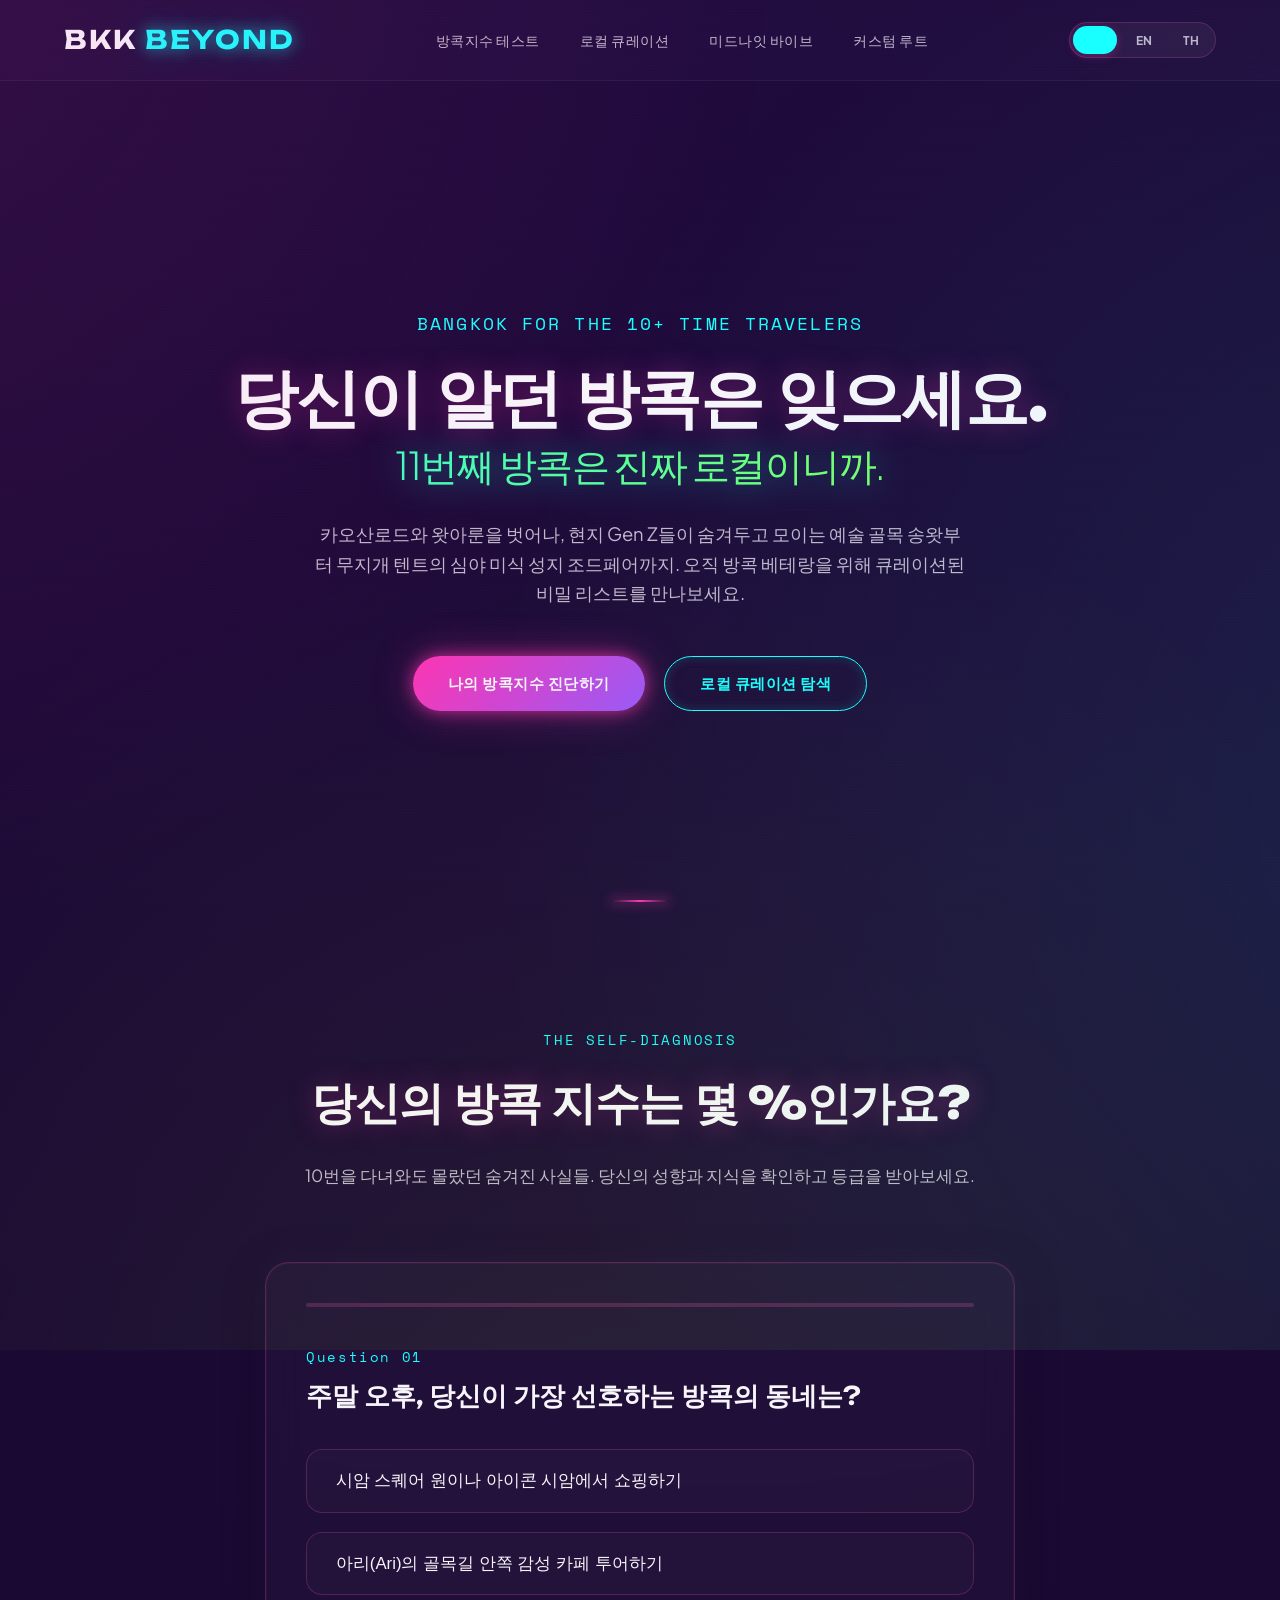
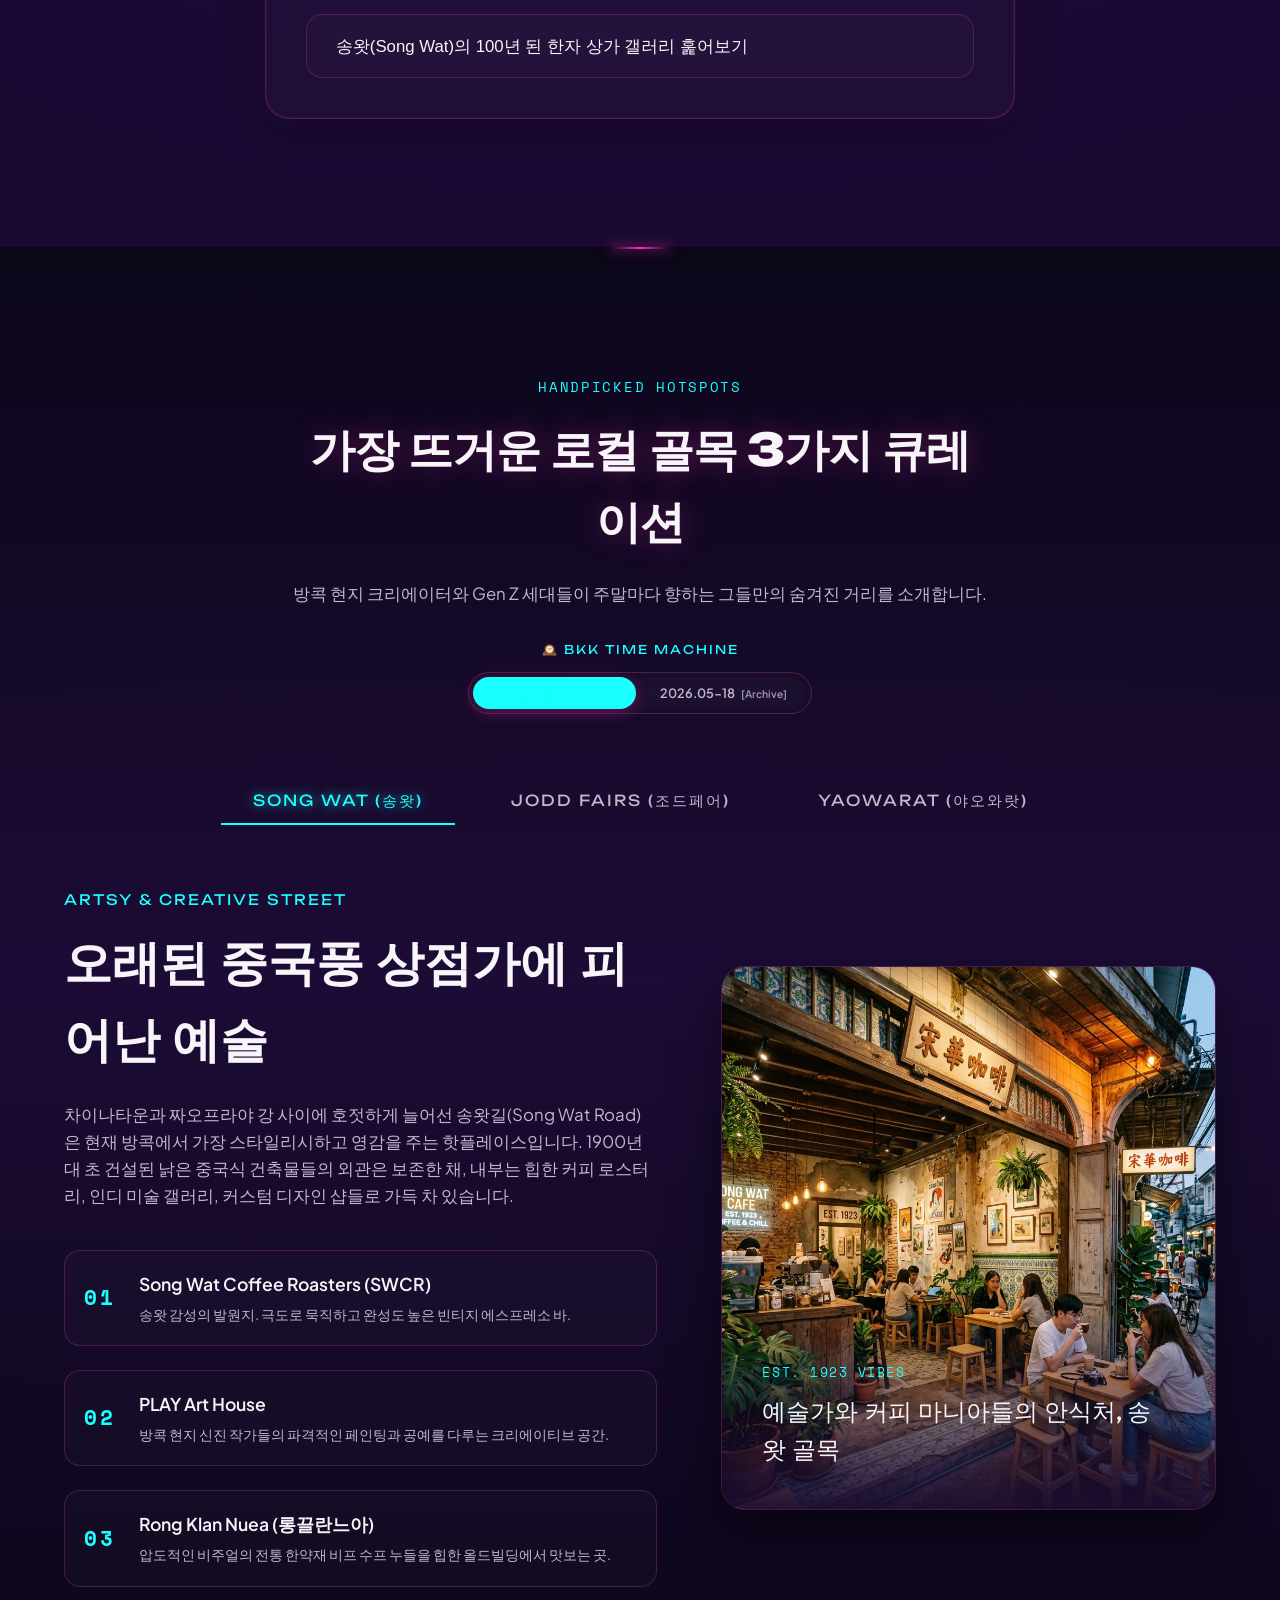
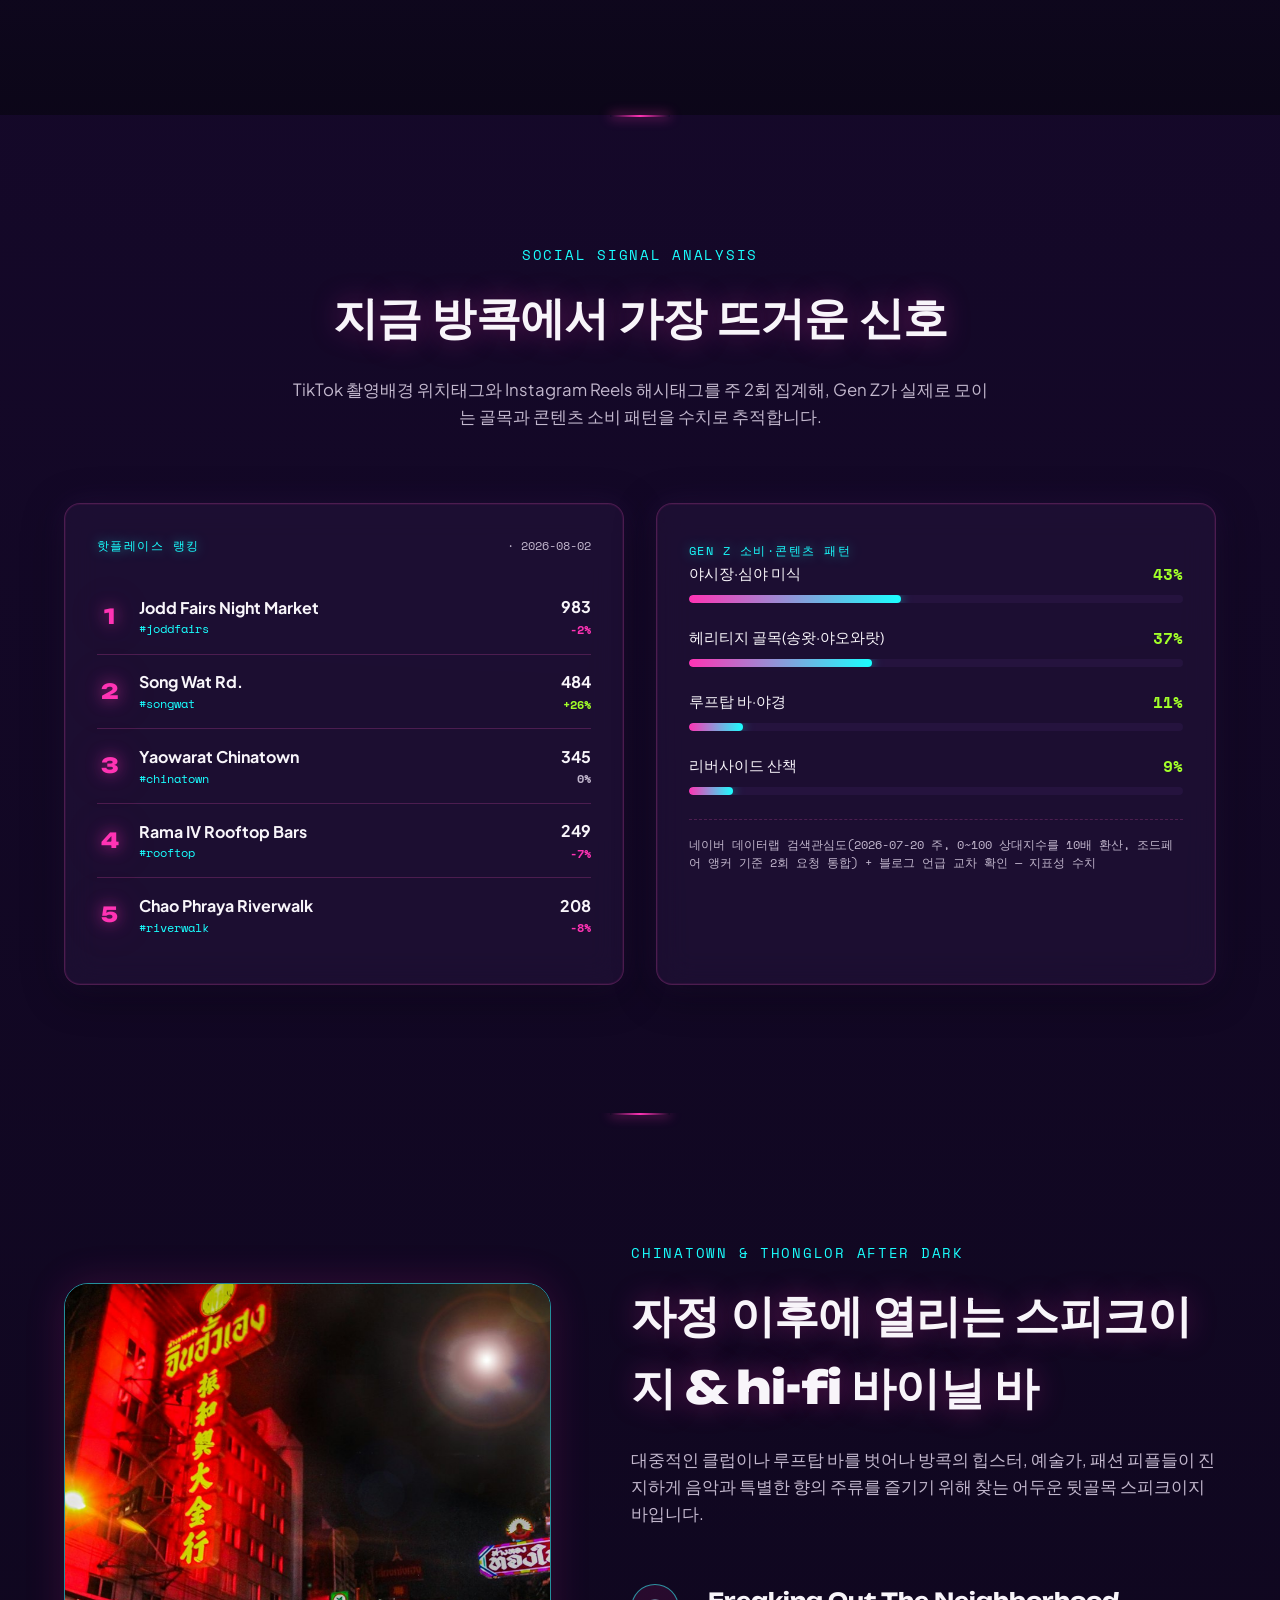
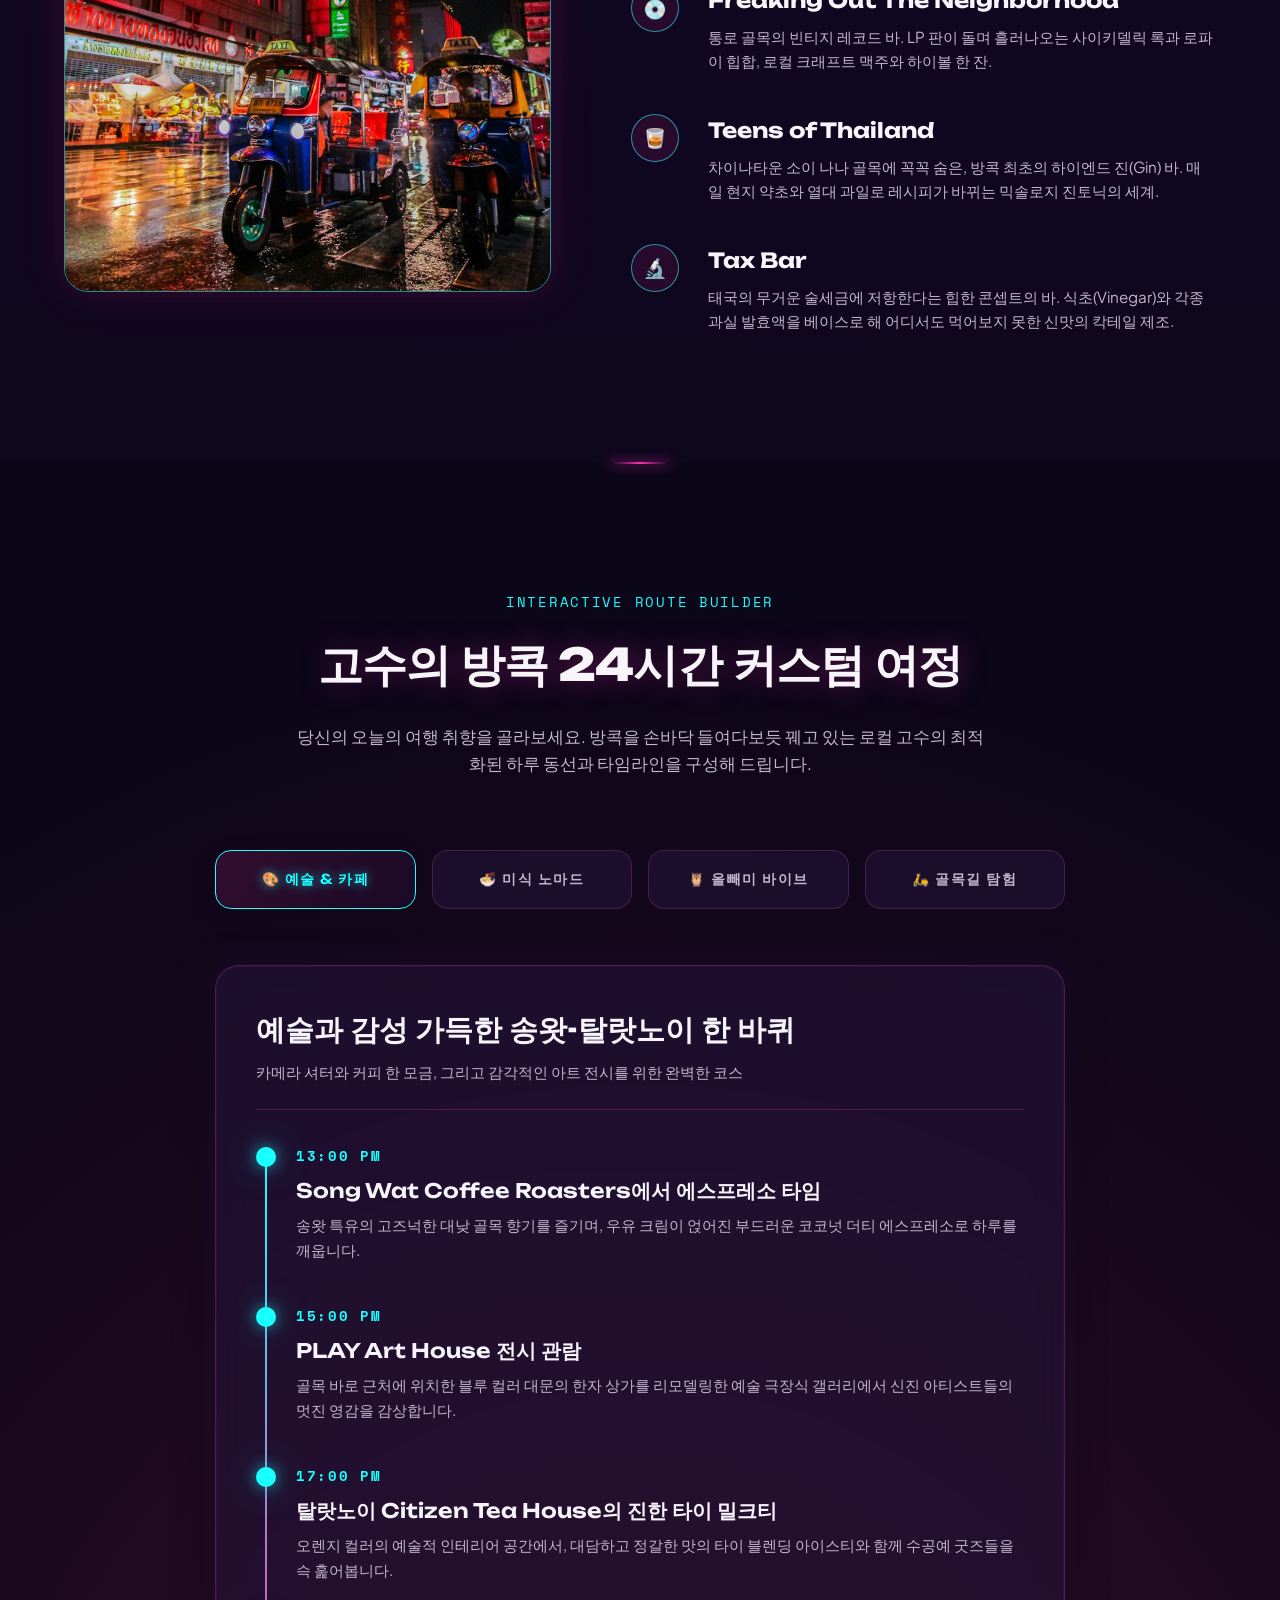
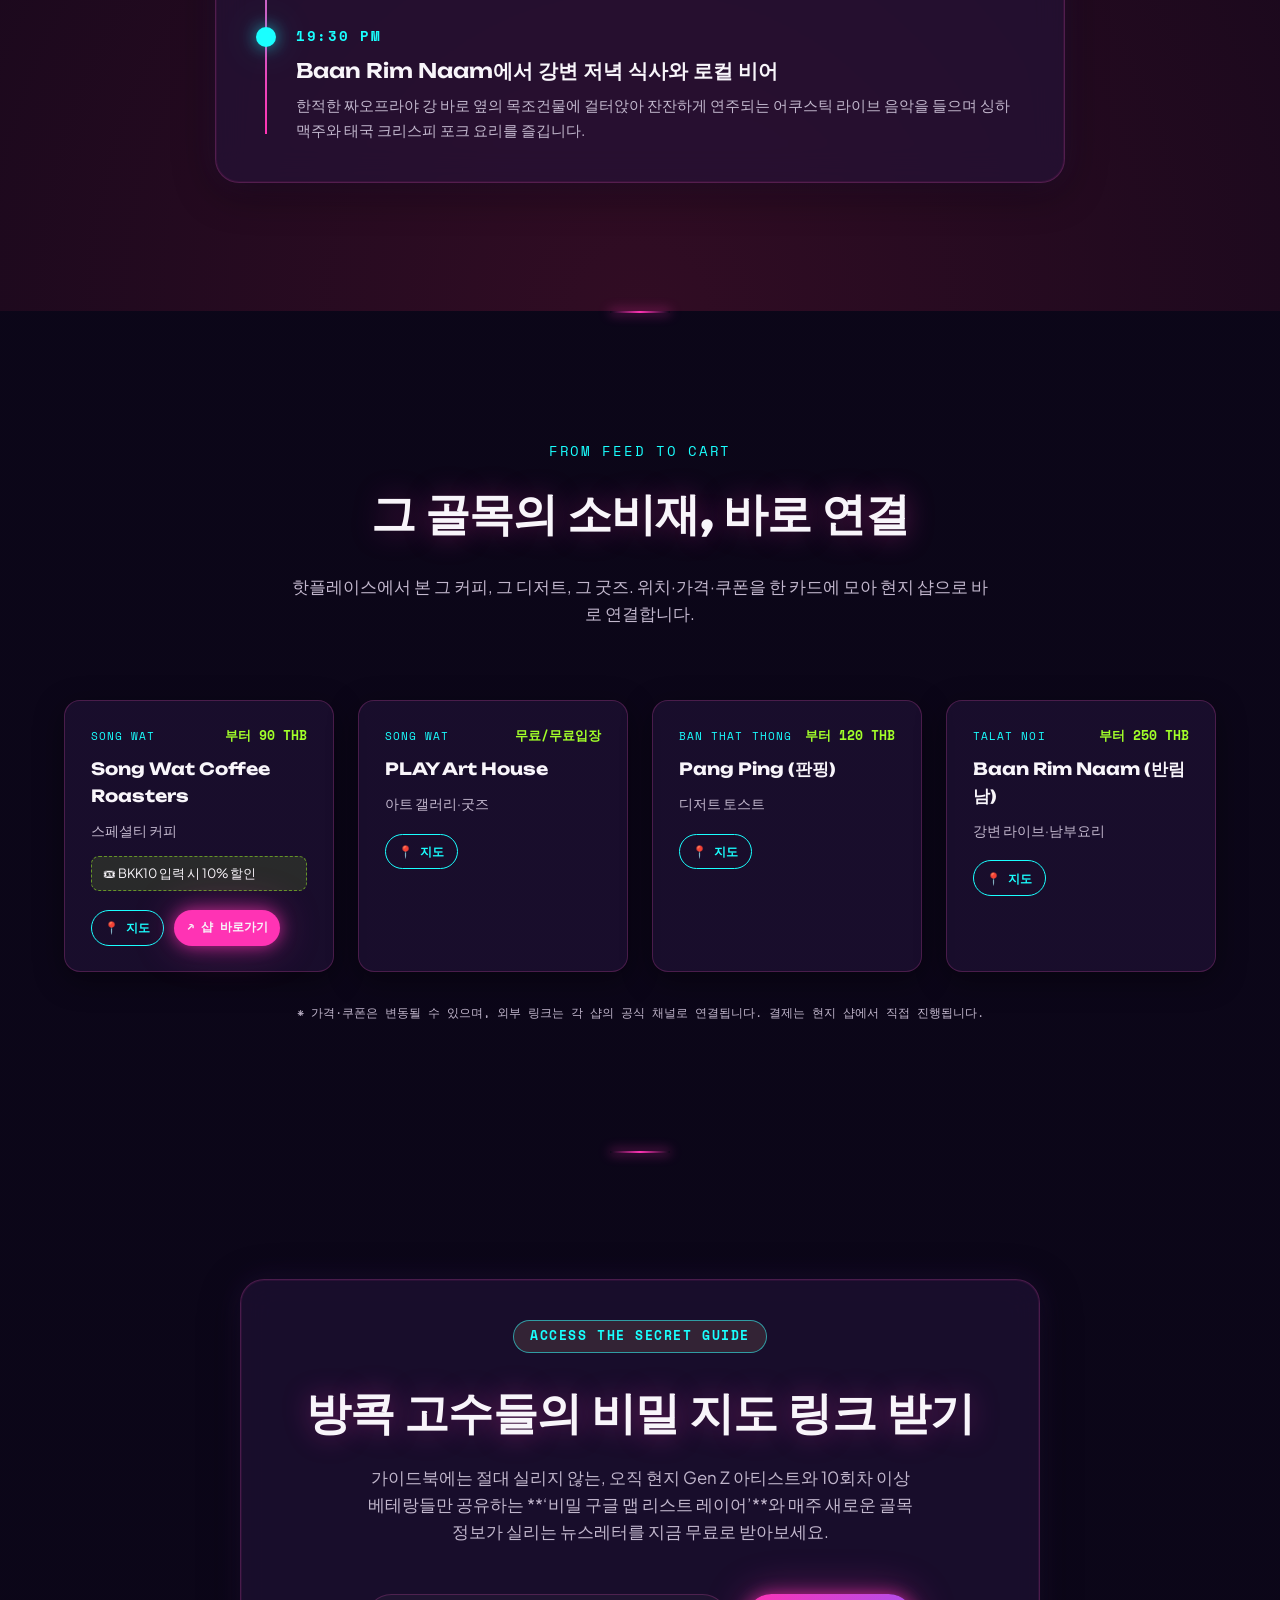
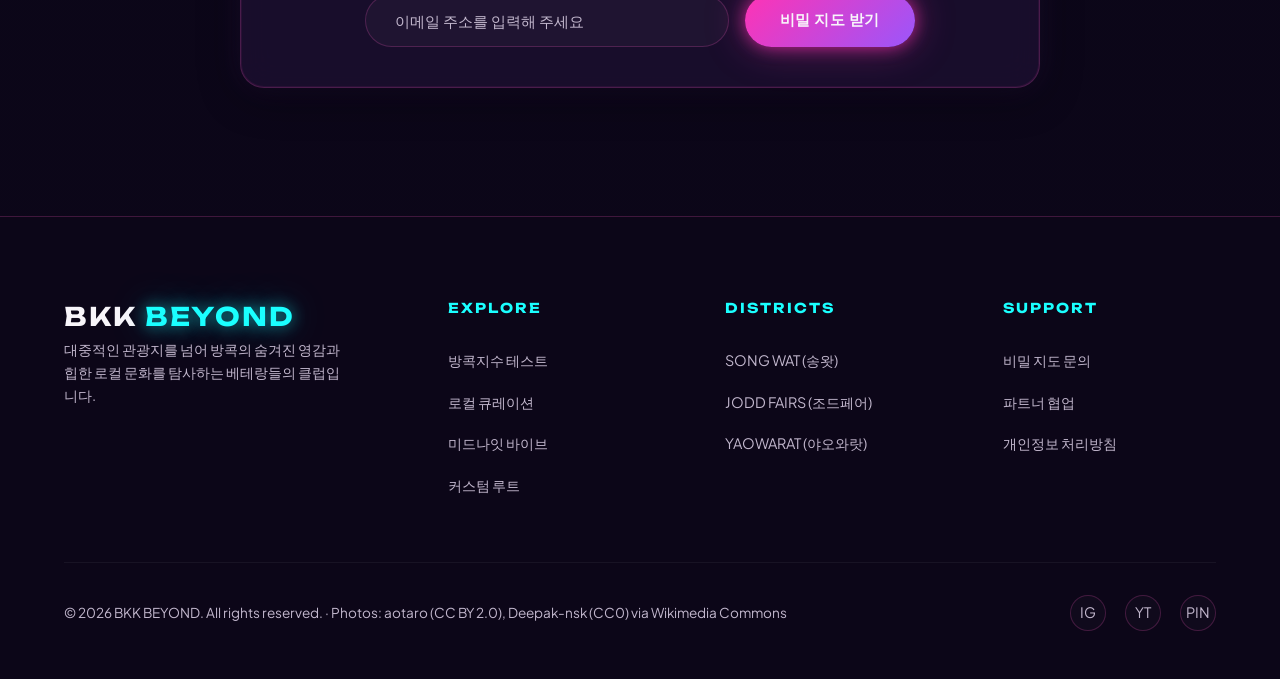
==== commit 96486a13: "content: 8월 에디션 2026-08-02 — 큐레이션 구역 교체(조드페어·야오와랏) + 신규 이미지 - 반탓통·탈랏노이 2회 연속(7/13·8/2) 데이터랩 측정 임계 미달" ====
--- a/index.html
+++ b/index.html
@@ -10,7 +10,7 @@
   <link rel="canonical" href="https://iggy6464.github.io/bkk-beyond/">
 
   <meta name="description" content="방콕 방문 10회 이상의 진짜 고수들과 힙한 Gen Z를 위한 비밀 로컬 플레이스 가이드. 당신이 알던 방콕은 잊으세요.">
-  <meta name="keywords" content="방콕여행, 방콕고수, 송왓, 반탓통, 탈랏노이, 방콕로컬, 방콕힙플레이스">
+  <meta name="keywords" content="방콕여행, 방콕고수, 송왓, 조드페어, 야오와랏, 방콕로컬, 방콕힙플레이스">
 
   <!-- Open Graph -->
   <meta property="og:type" content="website">
@@ -94,7 +94,7 @@
           <span>11번째 방콕은 진짜 로컬이니까.</span>
         </h1>
         <p class="hero-description" data-t="hero.desc">
-          카오산로드와 왓아룬을 벗어나, 현지 Gen Z들이 숨겨두고 모이는 예술 골목 송왓부터 한밤중의 미식 성지 반탓통까지. 오직 방콕 베테랑을 위해 큐레이션된 비밀 리스트를 만나보세요.
+          카오산로드와 왓아룬을 벗어나, 현지 Gen Z들이 숨겨두고 모이는 예술 골목 송왓부터 무지개 텐트의 심야 미식 성지 조드페어까지. 오직 방콕 베테랑을 위해 큐레이션된 비밀 리스트를 만나보세요.
         </p>
         <div class="hero-buttons">
           <a href="#quiz-section" class="btn btn-primary" data-t="hero.btnQuiz">나의 방콕지수 진단하기</a>
@@ -174,8 +174,8 @@
 
         <div class="curation-tabs reveal">
           <button class="tab-btn active" data-tab="songwat" data-t="curation.tabSongwat">SONG WAT (송왓)</button>
-          <button class="tab-btn" data-tab="banthatthong" data-t="curation.tabBanthatthong">BAN THAT THONG (반탓통)</button>
-          <button class="tab-btn" data-tab="talatnoi" data-t="curation.tabTalatnoi">TALAT NOI (탈랏노이)</button>
+          <button class="tab-btn" data-tab="banthatthong" data-t="curation.tabBanthatthong">JODD FAIRS (조드페어)</button>
+          <button class="tab-btn" data-tab="talatnoi" data-t="curation.tabTalatnoi">YAOWARAT (야오와랏)</button>
         </div>
 
         <div class="curation-content reveal">
@@ -222,87 +222,87 @@
             </div>
           </div>
 
-          <!-- Tab 2: Ban That Thong -->
+          <!-- Tab 2: Jodd Fairs (키 배선은 ban* 유지) -->
           <div class="tab-panel" id="tab-banthatthong">
             <div class="district-showcase">
               <div class="district-info">
-                <span class="district-tagline" data-t="curation.banTagline">Gen Z Midnight Gastronomy</span>
-                <h3 class="district-title" data-t="curation.banTitle">자정을 넘긴 한밤중의 미식 카니발</h3>
+                <span class="district-tagline" data-t="curation.banTagline">Rainbow Tents & Midnight Feast</span>
+                <h3 class="district-title" data-t="curation.banTitle">무지개 텐트 아래, 자정의 미식 축제</h3>
                 <p class="district-desc" data-t="curation.banDesc">
-                  야오와랏의 번잡한 외국 관광객 인파가 피곤하다면 바로 이곳입니다. 쭐랄롱꼰 대학교 인근의 반탓통(Ban That Thong)은 저녁 4시부터 활기를 띠기 시작해 새벽까지 현지 젊은이들이 야식과 달콤한 디저트를 찾아 끝없이 대기 줄을 형성하는 활기찬 진짜 로컬 먹자골목입니다.
+                  MRT 프라람9역 뒤편의 조드페어(Jodd Fairs)는 지금 방콕 야시장의 왕좌입니다. 형형색색 텐트 수백 동이 밤마다 펼쳐지고, 볼케이노 등뼈찜부터 대형 새우구이, 판단 디저트까지 — 네이버 검색관심도에서도 7주째 압도적 1위를 지키는 심야 미식의 성지입니다.
                 </p>
                 <div class="spot-cards-list">
                   <div class="spot-mini-card">
                     <span class="spot-num">01</span>
                     <div class="spot-detail">
-                      <h4 data-t="curation.banSpot1Title">Nueng Nom Nua (능놈느아)</h4>
-                      <p data-t="curation.banSpot1Desc">버터 풍미 가득한 촉촉 쫄깃한 두꺼운 토스트에 홈메이드 판단 커스터드를 찍어 먹는 긴 대기 필수 맛집.</p>
+                      <h4 data-t="curation.banSpot1Title">Leng Zabb (렝쌥)</h4>
+                      <p data-t="curation.banSpot1Desc">산더미처럼 쌓아 올린 등뼈 위로 육수가 화산처럼 흘러내리는 볼케이노 똠얌 — 조드페어 바이럴의 원조.</p>
                     </div>
                   </div>
                   <div class="spot-mini-card">
                     <span class="spot-num">02</span>
                     <div class="spot-detail">
-                      <h4 data-t="curation.banSpot2Title">Jeh O Chula (제오쭐라)</h4>
-                      <p data-t="curation.banSpot2Desc">미슐랭 빕구르망의 끝판왕. 자정 근처에만 파는 궁극의 대형 해물 똠얌 라면.</p>
+                      <h4 data-t="curation.banSpot2Title">강새우 구이 골목</h4>
+                      <p data-t="curation.banSpot2Desc">숯불 위에서 지글대는 대형 강새우와 시푸드 플래터가 줄지어 선 조드페어의 메인 화력 지대.</p>
                     </div>
                   </div>
                   <div class="spot-mini-card">
                     <span class="spot-num">03</span>
                     <div class="spot-detail">
-                      <h4 data-t="curation.banSpot3Title">Ann Guay Tiew Kua Gai</h4>
-                      <p data-t="curation.banSpot3Desc">바삭하게 튀기듯 볶아낸 태국식 치킨 에그 누들의 진수, 현지인들의 소울푸드.</p>
+                      <h4 data-t="curation.banSpot3Title">판단 디저트 스톨</h4>
+                      <p data-t="curation.banSpot3Desc">코코넛 아이스크림, 크로플, 판단 커스터드까지 — 식사 후 손에 하나씩 들고 걷는 야시장 디저트 라인.</p>
                     </div>
                   </div>
                 </div>
               </div>
               <div class="district-media">
-                <img src="./banthatthong_food.png" alt="Ban That Thong Food" class="district-img">
+                <img src="./jodd_fairs.jpg" alt="Jodd Fairs Night Market Rainbow Tents" class="district-img" loading="lazy">
                 <div class="media-overlay">
-                  <span class="media-tag" data-t="curation.banMediaTag">Sweet & Spicy Street</span>
-                  <span class="media-caption" data-t="curation.banMediaCaption">판단 잼을 가득 얹은 도톰한 브리오슈 토스트</span>
-                </div>
-              </div>
-            </div>
-          </div>
-
-          <!-- Tab 3: Talat Noi -->
+                  <span class="media-tag" data-t="curation.banMediaTag">1,000+ Rainbow Tents</span>
+                  <span class="media-caption" data-t="curation.banMediaCaption">형형색색 텐트가 끝없이 이어지는 심야 미식 축제</span>
+                </div>
+              </div>
+            </div>
+          </div>
+
+          <!-- Tab 3: Yaowarat (키 배선은 talat* 유지) -->
           <div class="tab-panel" id="tab-talat">
             <div class="district-showcase">
               <div class="district-info">
-                <span class="district-tagline" data-t="curation.talatTagline">Retro Heritage & Alleys</span>
-                <h3 class="district-title" data-t="curation.talatTitle">녹슨 엔진 기계들과 빈티지 벽화 사이로</h3>
+                <span class="district-tagline" data-t="curation.talatTagline">Neon Nights & Michelin Streets</span>
+                <h3 class="district-title" data-t="curation.talatTitle">네온 불빛 아래 100년의 미식 거리</h3>
                 <p class="district-desc" data-t="curation.talatDesc">
-                  방콕에서 가장 오래된 역사를 자랑하는 주거 지역 중 하나인 탈랏노이(Talat Noi)는 낡은 자동차 엔진 부품과 기름 냄새가 가득한 골목길에 인스타그램용 벽화, 모던 찻집, 숨겨진 뷰 카페들이 얽혀 있는 놀랍고 독특한 대조의 공간입니다.
+                  방콕 차이나타운 야오와랏(Yaowarat)은 낮에는 금방과 한약방의 거리지만, 해가 지면 네온 간판 아래 미슐랭 노점들이 일제히 불을 켭니다. 루프탑을 제치고 검색관심도 3위로 재부상한, 방콕에서 가장 오래되고 가장 뜨거운 밤거리입니다.
                 </p>
                 <div class="spot-cards-list">
                   <div class="spot-mini-card">
                     <span class="spot-num">01</span>
                     <div class="spot-detail">
-                      <h4 data-t="curation.talatSpot1Title">Citizen Tea House</h4>
-                      <p data-t="curation.talatSpot1Desc">태국의 전통 수제 텍스타일 소품과 진한 시그니처 타이 밀크티를 파는 극도의 힙 오렌지 인테리어 찻집.</p>
+                      <h4 data-t="curation.talatSpot1Title">Nai Ek Roll Noodle (나이엑 롤누들)</h4>
+                      <p data-t="curation.talatSpot1Desc">1960년부터 이어온 미슐랭 빕구르망 꾸어이짭 — 후추 육수에 만 롤누들과 바삭한 삼겹 튀김.</p>
                     </div>
                   </div>
                   <div class="spot-mini-card">
                     <span class="spot-num">02</span>
                     <div class="spot-detail">
-                      <h4 data-t="curation.talatSpot2Title">Mother Roaster</h4>
-                      <p data-t="curation.talatSpot2Desc">엔진 기계 부품이 산더미처럼 쌓인 1층 골목 구석을 올라가면 나타나는, 노년의 바리스타가 내려주는 감동적인 핸드드립 전문점.</p>
+                      <h4 data-t="curation.talatSpot2Title">T&K Seafood (티앤케이 시푸드)</h4>
+                      <p data-t="curation.talatSpot2Desc">초록 셔츠 직원들이 길모퉁이를 점령한 야오와랏의 상징. 숯불 새우구이와 게 카레 볶음의 명가.</p>
                     </div>
                   </div>
                   <div class="spot-mini-card">
                     <span class="spot-num">03</span>
                     <div class="spot-detail">
-                      <h4 data-t="curation.talatSpot3Title">Baan Rim Naam (반림남)</h4>
-                      <p data-t="curation.talatSpot3Desc">버려진 창고를 로컬 라이브 음악과 전통 태국 남부 요리가 함께하는 강변 힐링 명소로 탈바꿈한 예술 공간.</p>
+                      <h4 data-t="curation.talatSpot3Title">야오와랏 토스트 브레드</h4>
+                      <p data-t="curation.talatSpot3Desc">연유·판단 잼을 바른 숯불 토스트 하나로 밤마다 긴 줄이 서는 길거리 디저트의 전설.</p>
                     </div>
                   </div>
                 </div>
               </div>
               <div class="district-media">
-                <img src="./talatnoi_alley.jpg" alt="Talat Noi Alley" class="district-img" loading="lazy">
+                <img src="./yaowarat_night.jpg" alt="Yaowarat Chinatown Neon Night" class="district-img" loading="lazy">
                 <div class="media-overlay">
-                  <span class="media-tag" data-t="curation.talatMediaTag">Slow-Paced Alleyway</span>
-                  <span class="media-caption" data-t="curation.talatMediaCaption">시간이 느리게 흐르는 골목, 노란 베스파와 오페라 벽화</span>
+                  <span class="media-tag" data-t="curation.talatMediaTag">Neon Heritage Street</span>
+                  <span class="media-caption" data-t="curation.talatMediaCaption">네온 간판이 겹겹이 빛나는 야오와랏의 밤</span>
                 </div>
               </div>
             </div>
@@ -478,8 +478,8 @@
           <h4 class="footer-col-title" data-t="footer.districtsTitle">Districts</h4>
           <ul class="footer-links">
             <li><a href="#curation-section" class="footer-link" data-t="curation.tabSongwat">송왓 (Song Wat)</a></li>
-            <li><a href="#curation-section" class="footer-link" data-t="curation.tabBanthatthong">반탓통 (Ban That Thong)</a></li>
-            <li><a href="#curation-section" class="footer-link" data-t="curation.tabTalatnoi">탈랏노이 (Talat Noi)</a></li>
+            <li><a href="#curation-section" class="footer-link" data-t="curation.tabBanthatthong">조드페어 (Jodd Fairs)</a></li>
+            <li><a href="#curation-section" class="footer-link" data-t="curation.tabTalatnoi">야오와랏 (Yaowarat)</a></li>
           </ul>
         </div>
         <div>
@@ -492,7 +492,7 @@
         </div>
       </div>
       <div class="footer-bottom">
-        <p class="copyright">&copy; 2026 BKK BEYOND. All rights reserved.</p>
+        <p class="copyright">&copy; 2026 BKK BEYOND. All rights reserved. · Photos: aotaro (CC BY 2.0), Deepak-nsk (CC0) via Wikimedia Commons</p>
         <div class="footer-socials">
           <a href="#" class="social-link" aria-label="Instagram">IG</a>
           <a href="#" class="social-link" aria-label="YouTube">YT</a>
@@ -503,7 +503,7 @@
   </footer>
 
   <script id="bkk-data" type="application/json">
-  {"current":{"version":"2026-07-13","theme":{"ko":"6월 4주차: 리버사이드 1위 등극, 쇼핑 페스트 퇴장","en":"4th Week of June: Riverside Takes #1, Shopping Fest Bows Out","th":"สัปดาห์ที่ 4 มิถุนายน: ริมแม่น้ำขึ้นอันดับ 1, เทศกาลช้อปปิ้งลาจอ"},"translations":{"ko":{"curation.songwatTagline":"Artsy & Creative Street","curation.songwatTitle":"오래된 중국풍 상점가에 피어난 예술","curation.songwatDesc":"차이나타운과 짜오프라야 강 사이에 호젓하게 늘어선 송왓길(Song Wat Road)은 현재 방콕에서 가장 스타일리시하고 영감을 주는 핫플레이스입니다. 1900년대 초 건설된 낡은 중국식 건축물들의 외관은 보존한 채, 내부는 힙한 커피 로스터리, 인디 미술 갤러리, 커스텀 디자인 샵들로 가득 차 있습니다.","curation.songwatSpot1Title":"Song Wat Coffee Roasters (SWCR)","curation.songwatSpot1Desc":"송왓 감성의 발원지. 극도로 묵직하고 완성도 높은 빈티지 에스프레소 바.","curation.songwatSpot2Title":"PLAY Art House","curation.songwatSpot2Desc":"방콕 현지 신진 작가들의 파격적인 페인팅과 공예를 다루는 크리에이티브 공간.","curation.songwatSpot3Title":"Rong Klan Nuea (롱끌란느아)","curation.songwatSpot3Desc":"압도적인 비주얼의 전통 한약재 비프 수프 누들을 힙한 올드빌딩에서 맛보는 곳.","curation.songwatMediaTag":"Est. 1923 Vibes","curation.songwatMediaCaption":"예술가와 커피 마니아들의 안식처, 송왓 골목","curation.banTagline":"Gen Z Midnight Gastronomy","curation.banTitle":"자정을 넘긴 한밤중의 미식 카니발","curation.banDesc":"야오와랏의 번잡한 외국 관광객 인파가 피곤하다면 바로 이곳입니다. 쭐랄롱꼰 대학교 인근의 반탓통(Ban That Thong)은 저녁 4시부터 활기를 띠기 시작해 새벽까지 현지 젊은이들이 야식과 달콤한 디저트를 찾아 끝없이 대기 줄을 형성하는 활기찬 진짜 로컬 먹자골목입니다.","curation.banSpot1Title":"Nueng Nom Nua (능놈느아)","curation.banSpot1Desc":"버터 풍미 가득한 촉촉 쫄깃한 두꺼운 토스트에 홈메이드 판단 커스터드를 찍어 먹는 긴 대기 필수 맛집.","curation.banSpot2Title":"Jeh O Chula (제오쭐라)","curation.banSpot2Desc":"미슐랭 빕구르망의 끝판왕. 자정 근처에만 파는 궁극의 대형 해물 똠얌 라면.","curation.banSpot3Title":"Ann Guay Tiew Kua Gai","curation.banSpot3Desc":"바삭하게 튀기듯 볶아낸 태국식 치킨 에그 누들의 진수, 현지인들의 소울푸드.","curation.banMediaTag":"Sweet & Spicy Street","curation.banMediaCaption":"판단 잼을 가득 얹은 도톰한 브리오슈 토스트","curation.talatTagline":"Retro Heritage & Alleys","curation.talatTitle":"녹슨 엔진 기계들과 빈티지 벽화 사이로","curation.talatDesc":"방콕에서 가장 오래된 역사를 자랑하는 주거 지역 중 하나인 탈랏노이(Talat Noi)는 낡은 자동차 엔진 부품과 기름 냄새가 가득한 골목길에 인스타그램용 벽화, 모던 찻집, 숨겨진 뷰 카페들이 얽혀 있는 놀랍고 독특한 대조의 공간입니다.","curation.talatSpot1Title":"Citizen Tea House","curation.talatSpot1Desc":"태국의 전통 수제 텍스타일 소품과 진한 시그니처 타이 밀크티를 파는 극도의 힙 오렌지 인테리어 찻집.","curation.talatSpot2Title":"Mother Roaster","curation.talatSpot2Desc":"엔진 기계 부품이 산더미처럼 쌓인 1층 골목 구석을 올라가면 나타나는, 노년의 바리스타가 내려주는 감동적인 핸드드립 전문점.","curation.talatSpot3Title":"Baan Rim Naam (반림남)","curation.talatSpot3Desc":"버려진 창고를 로컬 라이브 음악과 전통 태국 남부 요리가 함께하는 강변 힐링 명소로 탈바꿈한 예술 공간.","curation.talatMediaTag":"Slow-Paced Alleyway","curation.talatMediaCaption":"시간이 느리게 흐르는 골목, 노란 베스파와 오페라 벽화"},"en":{"curation.songwatTagline":"Artsy & Creative Street","curation.songwatTitle":"Art Blooming in Historic Shophouses","curation.songwatDesc":"Stretching between Chinatown and Chao Phraya River, Song Wat Road is currently the most stylish and inspiring hotspot in Bangkok. Preserving the old century-old Chinese exterior, it houses hip coffee roasteries, indie art galleries, and custom design shops.","curation.songwatSpot1Title":"Song Wat Coffee Roasters (SWCR)","curation.songwatSpot1Desc":"The origin of Song Wat vibe. Extremely rich and precise vintage espresso bar.","curation.songwatSpot2Title":"PLAY Art House","curation.songwatSpot2Desc":"A creative space showcasing paintings and crafts from emerging local artists.","curation.songwatSpot3Title":"Rong Klan Nuea","curation.songwatSpot3Desc":"A trendy beef noodle shop serving medicinal broth in a beautifully preserved shophouse.","curation.songwatMediaTag":"Est. 1923 Vibes","curation.songwatMediaCaption":"A sanctuary for artists and coffee lovers, Song Wat","curation.banTagline":"Gen Z Midnight Gastronomy","curation.banTitle":"Midnight Feast Beyond Twelve","curation.banDesc":"If the crowds of Yaowarat feel exhausting, this is your place. Located near Chulalongkorn University, Ban That Thong comes alive from 4 PM, with young locals lining up until late night for midnight treats, desserts, and savory street food.","curation.banSpot1Title":"Nueng Nom Nua","curation.banSpot1Desc":"Famous sweet shop. Thick toasted brioche bread dipped in homemade warm pandan custard.","curation.banSpot2Title":"Jeh O Chula","curation.banSpot2Desc":"The ultimate Michelin Bib Gourmand. Iconic late-night giant seafood tom yum mama noodles.","curation.banSpot3Title":"Ann Guay Tiew Kua Gai","curation.banSpot3Desc":"Crispy pan-fried chicken rice noodles, a perfect comfort food for Bangkok locals.","curation.banMediaTag":"Sweet & Spicy Street","curation.banMediaCaption":"Thick brioche toast topped with delicious warm pandan dip","curation.talatTagline":"Retro Heritage & Alleys","curation.talatTitle":"Between Rusty Engines and Vintage Murals","curation.talatDesc":"One of the oldest residential neighborhoods in Bangkok, Talat Noi is an incredible blend of old automotive engine parts, oil scents, gorgeous street murals, modern tea houses, and hidden riverside views.","curation.talatSpot1Title":"Citizen Tea House","curation.talatSpot1Desc":"A highly aesthetic orange-themed tea salon selling signature Thai milk teas and craft textile goods.","curation.talatSpot2Title":"Mother Roaster","curation.talatSpot2Desc":"A manual coffee bar run by senior baristas, tucked on the second floor above heaps of rusty metal parts.","curation.talatSpot3Title":"Baan Rim Naam","curation.talatSpot3Desc":"A converted warehouse serving authentic Southern Thai recipes and drinks right next to the calm Chao Phraya River.","curation.talatMediaTag":"Slow-Paced Alleyway","curation.talatMediaCaption":"Slowly ticking alleys with vintage yellow Vespa and opera murals"},"th":{"curation.songwatTagline":"Artsy & Creative Street","curation.songwatTitle":"ศิลปะเบ่งบานในตึกแถวจีนโบราณ","curation.songwatDesc":"ถนนทรงวาดทอดยาวระหว่างเยาวราชและแม่น้ำเจ้าพระยา ปัจจุบันเป็นจุดเช็คอินที่เก๋ไก๋และสร้างแรงบันาลใจที่สุดในกรุงเทพฯ โดยยังคงอนุรักษ์ตึกแถวจีนโบราณอายุร้อยปีไว้ พร้อมตกแต่งภายในเป็นร้านกาแฟสุดฮิป แกลเลอรีศิลปะอิสระ และร้านงานดีไซน์แฮนด์เมด","curation.songwatSpot1Title":"Song Wat Coffee Roasters (SWCR)","curation.songwatSpot1Desc":"จุดเริ่มต้นของความฮิปย่านทรงวาด เอสเปรสโซ่บาร์สไตล์วินเทจที่มีกาแฟคุณภาพเยี่ยมและอบอุ่น","curation.songwatSpot2Title":"PLAY Art House","curation.songwatSpot2Desc":"พื้นที่สร้างสรรค์จัดแสดงภาพวาดและงานฝีมือจากศิลปินไทยรุ่นใหม่ที่น่าจับตา","curation.songwatSpot3Title":"Rong Klan Nuea (โรงกลั่นเนื้อ)","curation.songwatSpot3Desc":"ร้านก๋วยเตี๋ยวเนื้อตุ๋นสูตรยาจีนโบราณในตึกแถววินเทจสุดเก๋ที่ทุกคนต้องมาเช็คอิน","curation.songwatMediaTag":"Est. 1923 Vibes","curation.songwatMediaCaption":"สวรรค์ของศิลปินและคนรักกาแฟ ย่านทรงวาด","curation.banTagline":"Gen Z Midnight Gastronomy","curation.banTitle":"เทศกาลอาหารเที่ยงคืนหลังเวลาเที่ยงวัน","curation.banDesc":"หากความพลุกพล่านของเยาวราชทำให้คุณเหนื่อย ที่นี่คือคำตอบของคุณ บรรทัดทองตั้งอยู่ใกล้กับจุฬาลงกรณ์มหาวิทยาลัย คึกคักตั้งแต่ 4 โมงเย็น โดยมีวัยรุ่นไทยมาต่อคิวยาวจนถึงดึกเพื่อรอชิมขนมหวานและสตรีทฟู้ดรสเด็ด","curation.banSpot1Title":"หนึ่ง นม นัว (Nueng Nom Nua)","curation.banSpot1Desc":"ร้านขนมปังเนยสดปิ้งเตาถ่านกรอบนอกนุ่มใน จิ้มสังขยาใบเตยโฮมเมดและนมสดเข้มข้นที่เป็นกระแส","curation.banSpot2Title":"เจ๊โอว (Jeh O Chula)","curation.banSpot2Desc":"สุดยอดร้านมิชลินบิบกูร์มองด์ กับเมนูมาม่าต้มยำทะเลหม้อไฟรอบดึกชื่อดังระดับโลก","curation.banSpot3Title":"แอน ก๋วยเตี๋ยวคั่วไก่","curation.banSpot3Desc":"ก๋วยเตี๋ยวคั่วไก่กรอบร้อนๆ ที่ผัดบนเตาถ่านหอมกรุ่น อาหารจานโปรดของคนกรุงเทพฯ","curation.banMediaTag":"Sweet & Spicy Street","curation.banMediaCaption":"ขนมปังปิ้งเนยชิ้นหนาราดสังขยาใบเตยหอมละมุน","curation.talatTagline":"Retro Heritage & Alleys","curation.talatTitle":"ท่ามกลางอะไหล่เครื่องยนต์เก่าและภาพวาดวินเทจ","curation.talatDesc":"ตลาดน้อยเป็นย่านที่พักอาศัยที่เก่าแก่ที่สุดแห่งหนึ่งในกรุงเทพฯ เป็นการผสมผสานที่ลงตัวระหว่างร้านอะไหล่เซียงกง ภาพวาดสตรีทอาร์ทสีสันสดใส โรงน้ำชาโบราณ และคาเฟ่ริมแม่น้ำเจ้าพระยา","curation.talatSpot1Title":"Citizen Tea House","curation.talatSpot1Desc":"โรงน้ำชาสุดเก๋สีส้มสดใส จำหน่ายชาไทยสูตรพิเศษและงานหัตถกรรมสิ่งทอแฮนด์เมด","curation.talatSpot2Title":"Mother Roaster","curation.talatSpot2Desc":"คาเฟ่กาแฟดริปสโลว์บาร์บนชั้นสองของบ้านไม้เก่า เหนือกองอะไหล่เครื่องยนต์ โดยฝีมือคุณป้าบาริสต้าวัยเก๋า","curation.talatSpot3Title":"บ้านริมน้ำ (Baan Rim Naam)","curation.talatSpot3Desc":"โกดังเก่าริมน้ำที่ดัดแปลงเป็นพื้นที่พักผ่อน เสิร์ฟอาหารใต้รสจัดจ้านและเครื่องดื่มเย็นๆ ชมวิวแม่น้ำเจ้าพระยา","curation.talatMediaTag":"Slow-Paced Alleyway","curation.talatMediaCaption":"ตรอกเก่าแก่ที่เวลาไหลช้าๆ รถเวสป้าสีเหลืองและภาพวาดงิ้วโบราณ"}},"trends":{"updated":"2026-07-13","source_note":{"ko":"네이버 데이터랩 검색관심도(2026-07-06 주, 0~100 상대지수를 10배 환산, 조드페어 앵커 기준 2회 요청 통합) + 블로그 언급 교차 확인 — 지표성 수치","en":"Naver DataLab search interest (week of 2026-07-06, 0–100 relative index ×10, two requests joined via a shared anchor keyword) cross-checked with blog mentions — indicative figures","th":"ความสนใจค้นหา Naver DataLab (สัปดาห์ 2026-07-06 ดัชนีสัมพัทธ์ 0–100 คูณ 10 รวมสองคำขอผ่านคำหลักยึด) ตรวจสอบร่วมกับการกล่าวถึงในบล็อก — ตัวเลขเชิงบ่งชี้"},"hotspots":[{"rank":1,"name":"Jodd Fairs Night Market","mentions":1000,"wow":21,"tag":"#joddfairs"},{"rank":2,"name":"Song Wat Rd.","mentions":376,"wow":10,"tag":"#songwat"},{"rank":3,"name":"Rama IV Rooftop Bars","mentions":265,"wow":7,"tag":"#rooftop"},{"rank":4,"name":"Yaowarat Chinatown","mentions":253,"wow":-6,"tag":"#chinatown"},{"rank":5,"name":"Chao Phraya Riverwalk","mentions":206,"wow":-2,"tag":"#riverwalk"}],"patterns":[{"label_ko":"야시장·심야 미식","label_en":"Night market & late-night food","value":47,"unit":"%"},{"label_ko":"헤리티지 골목(송왓·야오와랏)","label_en":"Heritage alleys (Song Wat & Yaowarat)","value":30,"unit":"%"},{"label_ko":"루프탑 바·야경","label_en":"Rooftop bars & night views","value":13,"unit":"%"},{"label_ko":"리버사이드 산책","label_en":"Riverside walks","value":10,"unit":"%"}]},"shops":[{"id":"swcr","name":{"ko":"Song Wat Coffee Roasters","en":"Song Wat Coffee Roasters","th":"Song Wat Coffee Roasters"},"district":"Song Wat","category":{"ko":"스페셜티 커피","en":"Specialty Coffee","th":"กาแฟพิเศษ"},"price_from":90,"currency":"THB","map_url":"https://maps.google.com/?q=Song+Wat+Coffee+Roasters+Bangkok","shop_url":"https://www.instagram.com/songwatcoffeeroasters/","coupon":{"ko":"BKK10 입력 시 10% 할인","en":"10% off with code BKK10","th":"ลด 10% ด้วยโค้ด BKK10"}},{"id":"playart","name":{"ko":"PLAY Art House","en":"PLAY Art House","th":"PLAY Art House"},"district":"Song Wat","category":{"ko":"아트 갤러리·굿즈","en":"Art Gallery & Goods","th":"แกลเลอรี"},"price_from":0,"currency":"THB","map_url":"https://maps.google.com/?q=PLAY+Art+House+Song+Wat","shop_url":"","coupon":{"ko":"","en":"","th":""}},{"id":"pangping","name":{"ko":"Pang Ping (판핑)","en":"Pang Ping","th":"ปังปิ้ง"},"district":"Ban That Thong","category":{"ko":"디저트 토스트","en":"Dessert Toast","th":"ขนมปังปิ้ง"},"price_from":120,"currency":"THB","map_url":"https://maps.google.com/?q=Ban+That+Thong+Bangkok","shop_url":"","coupon":{"ko":"","en":"","th":""}},{"id":"baanrimnaam","name":{"ko":"Baan Rim Naam (반림남)","en":"Baan Rim Naam","th":"บ้านริมน้ำ"},"district":"Talat Noi","category":{"ko":"강변 라이브·남부요리","en":"Riverside Live & Southern Food","th":"อาหารใต้ริมน้ำ"},"price_from":250,"currency":"THB","map_url":"https://maps.google.com/?q=Baan+Rim+Naam+Talat+Noi","shop_url":"","coupon":{"ko":"","en":"","th":""}}]},"archives":[{"version":"2026-06-20","theme":{"ko":"6월 3주차: 송왓 열기 진정과 반탓통·리버사이드의 부상","en":"3rd Week of June: Song Wat Cools as Ban That Thong & the Riverside Rise","th":"สัปดาห์ที่ 3 มิถุนายน: ทรงวาดเย็นลง บรรทัดทอง & ริมแม่น้ำมาแรง"},"translations":{"ko":{"curation.songwatTagline":"Artsy & Creative Street","curation.songwatTitle":"오래된 중국풍 상점가에 피어난 예술","curation.songwatDesc":"차이나타운과 짜오프라야 강 사이에 호젓하게 늘어선 송왓길(Song Wat Road)은 현재 방콕에서 가장 스타일리시하고 영감을 주는 핫플레이스입니다. 1900년대 초 건설된 낡은 중국식 건축물들의 외관은 보존한 채, 내부는 힙한 커피 로스터리, 인디 미술 갤러리, 커스텀 디자인 샵들로 가득 차 있습니다.","curation.songwatSpot1Title":"Song Wat Coffee Roasters (SWCR)","curation.songwatSpot1Desc":"송왓 감성의 발원지. 극도로 묵직하고 완성도 높은 빈티지 에스프레소 바.","curation.songwatSpot2Title":"PLAY Art House","curation.songwatSpot2Desc":"방콕 현지 신진 작가들의 파격적인 페인팅과 공예를 다루는 크리에이티브 공간.","curation.songwatSpot3Title":"Rong Klan Nuea (롱끌란느아)","curation.songwatSpot3Desc":"압도적인 비주얼의 전통 한약재 비프 수프 누들을 힙한 올드빌딩에서 맛보는 곳.","curation.songwatMediaTag":"Est. 1923 Vibes","curation.songwatMediaCaption":"예술가와 커피 마니아들의 안식처, 송왓 골목","curation.banTagline":"Gen Z Midnight Gastronomy","curation.banTitle":"자정을 넘긴 한밤중의 미식 카니발","curation.banDesc":"야오와랏의 번잡한 외국 관광객 인파가 피곤하다면 바로 이곳입니다. 쭐랄롱꼰 대학교 인근의 반탓통(Ban That Thong)은 저녁 4시부터 활기를 띠기 시작해 새벽까지 현지 젊은이들이 야식과 달콤한 디저트를 찾아 끝없이 대기 줄을 형성하는 활기찬 진짜 로컬 먹자골목입니다.","curation.banSpot1Title":"Nueng Nom Nua (능놈느아)","curation.banSpot1Desc":"버터 풍미 가득한 촉촉 쫄깃한 두꺼운 토스트에 홈메이드 판단 커스터드를 찍어 먹는 긴 대기 필수 맛집.","curation.banSpot2Title":"Jeh O Chula (제오쭐라)","curation.banSpot2Desc":"미슐랭 빕구르망의 끝판왕. 자정 근처에만 파는 궁극의 대형 해물 똠얌 라면.","curation.banSpot3Title":"Ann Guay Tiew Kua Gai","curation.banSpot3Desc":"바삭하게 튀기듯 볶아낸 태국식 치킨 에그 누들의 진수, 현지인들의 소울푸드.","curation.banMediaTag":"Sweet & Spicy Street","curation.banMediaCaption":"판단 잼을 가득 얹은 도톰한 브리오슈 토스트","curation.talatTagline":"Retro Heritage & Alleys","curation.talatTitle":"녹슨 엔진 기계들과 빈티지 벽화 사이로","curation.talatDesc":"방콕에서 가장 오래된 역사를 자랑하는 주거 지역 중 하나인 탈랏노이(Talat Noi)는 낡은 자동차 엔진 부품과 기름 냄새가 가득한 골목길에 인스타그램용 벽화, 모던 찻집, 숨겨진 뷰 카페들이 얽혀 있는 놀랍고 독특한 대조의 공간입니다.","curation.talatSpot1Title":"Citizen Tea House","curation.talatSpot1Desc":"태국의 전통 수제 텍스타일 소품과 진한 시그니처 타이 밀크티를 파는 극도의 힙 오렌지 인테리어 찻집.","curation.talatSpot2Title":"Mother Roaster","curation.talatSpot2Desc":"엔진 기계 부품이 산더미처럼 쌓인 1층 골목 구석을 올라가면 나타나는, 노년의 바리스타가 내려주는 감동적인 핸드드립 전문점.","curation.talatSpot3Title":"Baan Rim Naam (반림남)","curation.talatSpot3Desc":"버려진 창고를 로컬 라이브 음악과 전통 태국 남부 요리가 함께하는 강변 힐링 명소로 탈바꿈한 예술 공간.","curation.talatMediaTag":"Slow-Paced Alleyway","curation.talatMediaCaption":"시간이 느리게 흐르는 골목, 노란 베스파와 오페라 벽화"},"en":{"curation.songwatTagline":"Artsy & Creative Street","curation.songwatTitle":"Art Blooming in Historic Shophouses","curation.songwatDesc":"Stretching between Chinatown and Chao Phraya River, Song Wat Road is currently the most stylish and inspiring hotspot in Bangkok. Preserving the old century-old Chinese exterior, it houses hip coffee roasteries, indie art galleries, and custom design shops.","curation.songwatSpot1Title":"Song Wat Coffee Roasters (SWCR)","curation.songwatSpot1Desc":"The origin of Song Wat vibe. Extremely rich and precise vintage espresso bar.","curation.songwatSpot2Title":"PLAY Art House","curation.songwatSpot2Desc":"A creative space showcasing paintings and crafts from emerging local artists.","curation.songwatSpot3Title":"Rong Klan Nuea","curation.songwatSpot3Desc":"A trendy beef noodle shop serving medicinal broth in a beautifully preserved shophouse.","curation.songwatMediaTag":"Est. 1923 Vibes","curation.songwatMediaCaption":"A sanctuary for artists and coffee lovers, Song Wat","curation.banTagline":"Gen Z Midnight Gastronomy","curation.banTitle":"Midnight Feast Beyond Twelve","curation.banDesc":"If the crowds of Yaowarat feel exhausting, this is your place. Located near Chulalongkorn University, Ban That Thong comes alive from 4 PM, with young locals lining up until late night for midnight treats, desserts, and savory street food.","curation.banSpot1Title":"Nueng Nom Nua","curation.banSpot1Desc":"Famous sweet shop. Thick toasted brioche bread dipped in homemade warm pandan custard.","curation.banSpot2Title":"Jeh O Chula","curation.banSpot2Desc":"The ultimate Michelin Bib Gourmand. Iconic late-night giant seafood tom yum mama noodles.","curation.banSpot3Title":"Ann Guay Tiew Kua Gai","curation.banSpot3Desc":"Crispy pan-fried chicken rice noodles, a perfect comfort food for Bangkok locals.","curation.banMediaTag":"Sweet & Spicy Street","curation.banMediaCaption":"Thick brioche toast topped with delicious warm pandan dip","curation.talatTagline":"Retro Heritage & Alleys","curation.talatTitle":"Between Rusty Engines and Vintage Murals","curation.talatDesc":"One of the oldest residential neighborhoods in Bangkok, Talat Noi is an incredible blend of old automotive engine parts, oil scents, gorgeous street murals, modern tea houses, and hidden riverside views.","curation.talatSpot1Title":"Citizen Tea House","curation.talatSpot1Desc":"A highly aesthetic orange-themed tea salon selling signature Thai milk teas and craft textile goods.","curation.talatSpot2Title":"Mother Roaster","curation.talatSpot2Desc":"A manual coffee bar run by senior baristas, tucked on the second floor above heaps of rusty metal parts.","curation.talatSpot3Title":"Baan Rim Naam","curation.talatSpot3Desc":"A converted warehouse serving authentic Southern Thai recipes and drinks right next to the calm Chao Phraya River.","curation.talatMediaTag":"Slow-Paced Alleyway","curation.talatMediaCaption":"Slowly ticking alleys with vintage yellow Vespa and opera murals"},"th":{"curation.songwatTagline":"Artsy & Creative Street","curation.songwatTitle":"ศิลปะเบ่งบานในตึกแถวจีนโบราณ","curation.songwatDesc":"ถนนทรงวาดทอดยาวระหว่างเยาวราชและแม่น้ำเจ้าพระยา ปัจจุบันเป็นจุดเช็คอินที่เก๋ไก๋และสร้างแรงบันาลใจที่สุดในกรุงเทพฯ โดยยังคงอนุรักษ์ตึกแถวจีนโบราณอายุร้อยปีไว้ พร้อมตกแต่งภายในเป็นร้านกาแฟสุดฮิป แกลเลอรีศิลปะอิสระ และร้านงานดีไซน์แฮนด์เมด","curation.songwatSpot1Title":"Song Wat Coffee Roasters (SWCR)","curation.songwatSpot1Desc":"จุดเริ่มต้นของความฮิปย่านทรงวาด เอสเปรสโซ่บาร์สไตล์วินเทจที่มีกาแฟคุณภาพเยี่ยมและอบอุ่น","curation.songwatSpot2Title":"PLAY Art House","curation.songwatSpot2Desc":"พื้นที่สร้างสรรค์จัดแสดงภาพวาดและงานฝีมือจากศิลปินไทยรุ่นใหม่ที่น่าจับตา","curation.songwatSpot3Title":"Rong Klan Nuea (โรงกลั่นเนื้อ)","curation.songwatSpot3Desc":"ร้านก๋วยเตี๋ยวเนื้อตุ๋นสูตรยาจีนโบราณในตึกแถววินเทจสุดเก๋ที่ทุกคนต้องมาเช็คอิน","curation.songwatMediaTag":"Est. 1923 Vibes","curation.songwatMediaCaption":"สวรรค์ของศิลปินและคนรักกาแฟ ย่านทรงวาด","curation.banTagline":"Gen Z Midnight Gastronomy","curation.banTitle":"เทศกาลอาหารเที่ยงคืนหลังเวลาเที่ยงวัน","curation.banDesc":"หากความพลุกพล่านของเยาวราชทำให้คุณเหนื่อย ที่นี่คือคำตอบของคุณ บรรทัดทองตั้งอยู่ใกล้กับจุฬาลงกรณ์มหาวิทยาลัย คึกคักตั้งแต่ 4 โมงเย็น โดยมีวัยรุ่นไทยมาต่อคิวยาวจนถึงดึกเพื่อรอชิมขนมหวานและสตรีทฟู้ดรสเด็ด","curation.banSpot1Title":"หนึ่ง นม นัว (Nueng Nom Nua)","curation.banSpot1Desc":"ร้านขนมปังเนยสดปิ้งเตาถ่านกรอบนอกนุ่มใน จิ้มสังขยาใบเตยโฮมเมดและนมสดเข้มข้นที่เป็นกระแส","curation.banSpot2Title":"เจ๊โอว (Jeh O Chula)","curation.banSpot2Desc":"สุดยอดร้านมิชลินบิบกูร์มองด์ กับเมนูมาม่าต้มยำทะเลหม้อไฟรอบดึกชื่อดังระดับโลก","curation.banSpot3Title":"แอน ก๋วยเตี๋ยวคั่วไก่","curation.banSpot3Desc":"ก๋วยเตี๋ยวคั่วไก่กรอบร้อนๆ ที่ผัดบนเตาถ่านหอมกรุ่น อาหารจานโปรดของคนกรุงเทพฯ","curation.banMediaTag":"Sweet & Spicy Street","curation.banMediaCaption":"ขนมปังปิ้งเนยชิ้นหนาราดสังขยาใบเตยหอมละมุน","curation.talatTagline":"Retro Heritage & Alleys","curation.talatTitle":"ท่ามกลางอะไหล่เครื่องยนต์เก่าและภาพวาดวินเทจ","curation.talatDesc":"ตลาดน้อยเป็นย่านที่พักอาศัยที่เก่าแก่ที่สุดแห่งหนึ่งในกรุงเทพฯ เป็นการผสมผสานที่ลงตัวระหว่างร้านอะไหล่เซียงกง ภาพวาดสตรีทอาร์ทสีสันสดใส โรงน้ำชาโบราณ และคาเฟ่ริมแม่น้ำเจ้าพระยา","curation.talatSpot1Title":"Citizen Tea House","curation.talatSpot1Desc":"โรงน้ำชาสุดเก๋สีส้มสดใส จำหน่ายชาไทยสูตรพิเศษและงานหัตถกรรมสิ่งทอแฮนด์เมด","curation.talatSpot2Title":"Mother Roaster","curation.talatSpot2Desc":"คาเฟ่กาแฟดริปสโลว์บาร์บนชั้นสองของบ้านไม้เก่า เหนือกองอะไหล่เครื่องยนต์ โดยฝีมือคุณป้าบาริสต้าวัยเก๋า","curation.talatSpot3Title":"บ้านริมน้ำ (Baan Rim Naam)","curation.talatSpot3Desc":"โกดังเก่าริมน้ำที่ดัดแปลงเป็นพื้นที่พักผ่อน เสิร์ฟอาหารใต้รสจัดจ้านและเครื่องดื่มเย็นๆ ชมวิวแม่น้ำเจ้าพระยา","curation.talatMediaTag":"Slow-Paced Alleyway","curation.talatMediaCaption":"ตรอกเก่าแก่ที่เวลาไหลช้าๆ รถเวสป้าสีเหลืองและภาพวาดงิ้วโบราณ"}}},{"version":"2026-06-01","theme":{"ko":"6월 1주차: 판단 디저트와 차이나타운 믹솔로지의 습격","en":"June 1st Week: Pandan Custard Toast & Chinatown Mixology","th":"มิถุนายน สัปดาห์ที่ 1: ขนมปังปิ้งสังขยาใบเตยและบาร์สมุนไพร"},"translations":{"ko":{"curation.songwatTagline":"Artsy & Creative Street","curation.songwatTitle":"오래된 중국풍 상점가에 피어난 예술","curation.songwatDesc":"차이나타운과 짜오프라야 강 사이에 호젓하게 늘어선 송왓길(Song Wat Road)은 현재 방콕에서 가장 스타일리시하고 영감을 주는 핫플레이스입니다. 1900년대 초 건설된 낡은 중국식 건축물들의 외관은 보존한 채, 내부는 힙한 커피 로스터리, 인디 미술 갤러리, 커스텀 디자인 샵들로 가득 차 있습니다.","curation.songwatSpot1Title":"Song Wat Coffee Roasters (SWCR)","curation.songwatSpot1Desc":"송왓 감성의 발원지. 극도로 묵직하고 완성도 높은 빈티지 에스프레소 바.","curation.songwatSpot2Title":"PLAY Art House","curation.songwatSpot2Desc":"방콕 현지 신진 작가들의 파격적인 페인팅과 공예를 다루는 크리에이티브 공간.","curation.songwatSpot3Title":"Rong Klan Nuea (롱끌란느아)","curation.songwatSpot3Desc":"압도적인 비주얼의 전통 한약재 비프 수프 누들을 힙한 올드빌딩에서 맛보는 곳.","curation.songwatMediaTag":"Est. 1923 Vibes","curation.songwatMediaCaption":"예술가와 커피 마니아들의 안식처, 송왓 골목","curation.banTagline":"Gen Z Midnight Gastronomy","curation.banTitle":"자정을 넘긴 한밤중의 미식 카니발","curation.banDesc":"야오와랏의 번잡한 외국 관광객 인파가 피곤하다면 바로 이곳입니다. 쭐랄롱꼰 대학교 인근의 반탓통(Ban That Thong)은 저녁 4시부터 활기를 띠기 시작해 새벽까지 현지 젊은이들이 야식과 달콤한 디저트를 찾아 끝없이 대기 줄을 형성하는 활기찬 진짜 로컬 먹자골목입니다.","curation.banSpot1Title":"Nueng Nom Nua (능놈느아)","curation.banSpot1Desc":"버터 풍미 가득한 촉촉 쫄깃한 두꺼운 토스트에 홈메이드 판단 커스터드를 찍어 먹는 긴 대기 필수 맛집.","curation.banSpot2Title":"Jeh O Chula (제오쭐라)","curation.banSpot2Desc":"미슐랭 빕구르망의 끝판왕. 자정 근처에만 파는 궁극의 대형 해물 똠얌 라면.","curation.banSpot3Title":"Ann Guay Tiew Kua Gai","curation.banSpot3Desc":"바삭하게 튀기듯 볶아낸 태국식 치킨 에그 누들의 진수, 현지인들의 소울푸드.","curation.banMediaTag":"Sweet & Spicy Street","curation.banMediaCaption":"판단 잼을 가득 얹은 도톰한 브리오슈 토스트","curation.talatTagline":"Retro Heritage & Alleys","curation.talatTitle":"녹슨 엔진 기계들과 빈티지 벽화 사이로","curation.talatDesc":"방콕에서 가장 오래된 역사를 자랑하는 주거 지역 중 하나인 탈랏노이(Talat Noi)는 낡은 자동차 엔진 부품과 기름 냄새가 가득한 골목길에 인스타그램용 벽화, 모던 찻집, 숨겨진 뷰 카페들이 얽혀 있는 놀랍고 독특한 대조의 공간입니다.","curation.talatSpot1Title":"Citizen Tea House","curation.talatSpot1Desc":"태국의 전통 수제 텍스타일 소품과 진한 시그니처 타이 밀크티를 파는 극도의 힙 오렌지 인테리어 찻집.","curation.talatSpot2Title":"Mother Roaster","curation.talatSpot2Desc":"엔진 기계 부품이 산더미처럼 쌓인 1층 골목 구석을 올라가면 나타나는, 노년의 바리스타가 내려주는 감동적인 핸드드립 전문점.","curation.talatSpot3Title":"Baan Rim Naam (반림남)","curation.talatSpot3Desc":"버려진 창고를 로컬 라이브 음악과 전통 태국 남부 요리가 함께하는 강변 힐링 명소로 탈바꿈한 예술 공간.","curation.talatMediaTag":"Slow-Paced Alleyway","curation.talatMediaCaption":"시간이 느리게 흐르는 골목, 노란 베스파와 오페라 벽화"},"en":{"curation.songwatTagline":"Artsy & Creative Street","curation.songwatTitle":"Art Blooming in Historic Shophouses","curation.songwatDesc":"Stretching between Chinatown and Chao Phraya River, Song Wat Road is currently the most stylish and inspiring hotspot in Bangkok. Preserving the old century-old Chinese exterior, it houses hip coffee roasteries, indie art galleries, and custom design shops.","curation.songwatSpot1Title":"Song Wat Coffee Roasters (SWCR)","curation.songwatSpot1Desc":"The origin of Song Wat vibe. Extremely rich and precise vintage espresso bar.","curation.songwatSpot2Title":"PLAY Art House","curation.songwatSpot2Desc":"A creative space showcasing paintings and crafts from emerging local artists.","curation.songwatSpot3Title":"Rong Klan Nuea","curation.songwatSpot3Desc":"A trendy beef noodle shop serving medicinal broth in a beautifully preserved shophouse.","curation.songwatMediaTag":"Est. 1923 Vibes","curation.songwatMediaCaption":"A sanctuary for artists and coffee lovers, Song Wat","curation.banTagline":"Gen Z Midnight Gastronomy","curation.banTitle":"Midnight Feast Beyond Twelve","curation.banDesc":"If the crowds of Yaowarat feel exhausting, this is your place. Located near Chulalongkorn University, Ban That Thong comes alive from 4 PM, with young locals lining up until late night for midnight treats, desserts, and savory street food.","curation.banSpot1Title":"Nueng Nom Nua","curation.banSpot1Desc":"Famous sweet shop. Thick toasted brioche bread dipped in homemade warm pandan custard.","curation.banSpot2Title":"Jeh O Chula","curation.banSpot2Desc":"The ultimate Michelin Bib Gourmand. Iconic late-night giant seafood tom yum mama noodles.","curation.banSpot3Title":"Ann Guay Tiew Kua Gai","curation.banSpot3Desc":"Crispy pan-fried chicken rice noodles, a perfect comfort food for Bangkok locals.","curation.banMediaTag":"Sweet & Spicy Street","curation.banMediaCaption":"Thick brioche toast topped with delicious warm pandan dip","curation.talatTagline":"Retro Heritage & Alleys","curation.talatTitle":"Between Rusty Engines and Vintage Murals","curation.talatDesc":"One of the oldest residential neighborhoods in Bangkok, Talat Noi is an incredible blend of old automotive engine parts, oil scents, gorgeous street murals, modern tea houses, and hidden riverside views.","curation.talatSpot1Title":"Citizen Tea House","curation.talatSpot1Desc":"A highly aesthetic orange-themed tea salon selling signature Thai milk teas and craft textile goods.","curation.talatSpot2Title":"Mother Roaster","curation.talatSpot2Desc":"A manual coffee bar run by senior baristas, tucked on the second floor above heaps of rusty metal parts.","curation.talatSpot3Title":"Baan Rim Naam","curation.talatSpot3Desc":"A converted warehouse serving authentic Southern Thai recipes and drinks right next to the calm Chao Phraya River.","curation.talatMediaTag":"Slow-Paced Alleyway","curation.talatMediaCaption":"Slowly ticking alleys with vintage yellow Vespa and opera murals"},"th":{"curation.songwatTagline":"Artsy & Creative Street","curation.songwatTitle":"ศิลปะเบ่งบานในตึกแถวจีนโบราณ","curation.songwatDesc":"ถนนทรงวาดทอดยาวระหว่างเยาวราชและแม่น้ำเจ้าพระยา ปัจจุบันเป็นจุดเช็คอินที่เก๋ไก๋และสร้างแรงบันาลใจที่สุดในกรุงเทพฯ โดยยังคงอนุรักษ์ตึกแถวจีนโบราณอายุร้อยปีไว้ พร้อมตกแต่งภายในเป็นร้านกาแฟสุดฮิป แกลเลอรีศิลปะอิสระ และร้านงานดีไซน์แฮนด์เมด","curation.songwatSpot1Title":"Song Wat Coffee Roasters (SWCR)","curation.songwatSpot1Desc":"จุดเริ่มต้นของความฮิปย่านทรงวาด เอสเปรสโซ่บาร์สไตล์วินเทจที่มีกาแฟคุณภาพเยี่ยมและอบอุ่น","curation.songwatSpot2Title":"PLAY Art House","curation.songwatSpot2Desc":"พื้นที่สร้างสรรค์จัดแสดงภาพวาดและงานฝีมือจากศิลปินไทยรุ่นใหม่ที่น่าจับตา","curation.songwatSpot3Title":"Rong Klan Nuea (โรงกลั่นเนื้อ)","curation.songwatSpot3Desc":"ร้านก๋วยเตี๋ยวเนื้อตุ๋นสูตรยาจีนโบราณในตึกแถววินเทจสุดเก๋ที่ทุกคนต้องมาเช็คอิน","curation.songwatMediaTag":"Est. 1923 Vibes","curation.songwatMediaCaption":"สวรรค์ของศิลปินและคนรักกาแฟ ย่านทรงวาด","curation.banTagline":"Gen Z Midnight Gastronomy","curation.banTitle":"เทศกาลอาหารเที่ยงคืนหลังเวลาเที่ยงวัน","curation.banDesc":"หากความพลุกพล่านของเยาวราชทำให้คุณเหนื่อย ที่นี่คือคำตอบของคุณ บรรทัดทองตั้งอยู่ใกล้กับจุฬาลงกรณ์มหาวิทยาลัย คึกคักตั้งแต่ 4 โมงเย็น โดยมีวัยรุ่นไทยมาต่อคิวยาวจนถึงดึกเพื่อรอชิมขนมหวานและสตรีทฟู้ดรสเด็ด","curation.banSpot1Title":"หนึ่ง นม นัว (Nueng Nom Nua)","curation.banSpot1Desc":"ร้านขนมปังเนยสดปิ้งเตาถ่านกรอบนอกนุ่มใน จิ้มสังขยาใบเตยโฮมเมดและนมสดเข้มข้นที่เป็นกระแส","curation.banSpot2Title":"เจ๊โอว (Jeh O Chula)","curation.banSpot2Desc":"สุดยอดร้านมิชลินบิบกูร์มองด์ กับเมนูมาม่าต้มยำทะเลหม้อไฟรอบดึกชื่อดังระดับโลก","curation.banSpot3Title":"แอน ก๋วยเตี๋ยวคั่วไก่","curation.banSpot3Desc":"ก๋วยเตี๋ยวคั่วไก่กรอบร้อนๆ ที่ผัดบนเตาถ่านหอมกรุ่น อาหารจานโปรดของคนกรุงเทพฯ","curation.banMediaTag":"Sweet & Spicy Street","curation.banMediaCaption":"ขนมปังปิ้งเนยชิ้นหนาราดสังขยาใบเตยหอมละมุน","curation.talatTagline":"Retro Heritage & Alleys","curation.talatTitle":"ท่ามกลางอะไหล่เครื่องยนต์เก่าและภาพวาดวินเทจ","curation.talatDesc":"ตลาดน้อยเป็นย่านที่พักอาศัยที่เก่าแก่ที่สุดแห่งหนึ่งในกรุงเทพฯ เป็นการผสมผสานที่ลงตัวระหว่างร้านอะไหล่เซียงกง ภาพวาดสตรีทอาร์ทสีสันสดใส โรงน้ำชาโบราณ และคาเฟ่ริมแม่น้ำเจ้าพระยา","curation.talatSpot1Title":"Citizen Tea House","curation.talatSpot1Desc":"โรงน้ำชาสุดเก๋สีส้มสดใส จำหน่ายชาไทยสูตรพิเศษและงานหัตถกรรมสิ่งทอแฮนด์เมด","curation.talatSpot2Title":"Mother Roaster","curation.talatSpot2Desc":"คาเฟ่กาแฟดริปสโลว์บาร์บนชั้นสองของบ้านไม้เก่า เหนือกองอะไหล่เครื่องยนต์ โดยฝีมือคุณป้าบาริสต้าวัยเก๋า","curation.talatSpot3Title":"บ้านริมน้ำ (Baan Rim Naam)","curation.talatSpot3Desc":"โกดังเก่าริมน้ำที่ดัดแปลงเป็นพื้นที่พักผ่อน เสิร์ฟอาหารใต้รสจัดจ้านและเครื่องดื่มเย็นๆ ชมวิวแม่น้ำเจ้าพระยา","curation.talatMediaTag":"Slow-Paced Alleyway","curation.talatMediaCaption":"ตรอกเก่าแก่ที่เวลาไหลช้าๆ รถเวสป้าสีเหลืองและภาพวาดงิ้วโบราณ"}}},{"version":"2026-05-18","theme":{"ko":"5월 3주차: 아리(Ari) 로컬 골목 카페와 어쿠스틱 강변 라이브","en":"May 3rd Week: Ari Local Alley Cafes & Acoustic Riverside Live Music","th":"พฤษภาคม สัปดาห์ที่ 3: คาเฟ่ซอยอารีย์และดนตรีริมน้ำ"},"translations":{"ko":{"curation.songwatTagline":"Hipster Heartland","curation.songwatTitle":"아리(Ari) 골목 뒤편에 숨은 정원","curation.songwatDesc":"아리(Ari)는 방콕 젊은 층과 디지털 노마드들이 사랑하는 대표적인 골목 카페 거리입니다. 주거지와 세련된 상가들이 공존하며, 낡은 주택들을 개조하여 식물로 가득 채운 온실 형태의 스페셜티 커피 전문점들이 즐비합니다.","curation.songwatSpot1Title":"Nana Coffee Roasters Ari","curation.songwatSpot1Desc":"정원 숲속에서 장인이 내리는 사이폰 커피를 맛볼 수 있는 아리의 랜드마크 스팟.","curation.songwatSpot2Title":"Josh Hotel Coffee","curation.songwatSpot2Desc":"70년대 미국 레트로 수영장 테마의 빈티지 부티크 공간에서 인생샷과 아인슈페너.","curation.songwatSpot3Title":"Yellow Lane Cafe","curation.songwatSpot3Desc":"커다란 야자수 마당이 있는 집에서 브런치와 수제 쿠키를 맛보는 고요한 아지트.","curation.songwatMediaTag":"Garden Oasis Cafe","curation.songwatMediaCaption":"울창한 야자수 잎사귀 사이로 쏟아지는 아리의 주말 햇살","curation.banTagline":"Midnight Rice Soup Spot","curation.banTitle":"뜨거운 뚝배기에 담긴 백종원 맛집 족발덮밥","curation.banDesc":"반탓통 옆 삼얀(Samyan) 구역은 40년 넘는 노포들의 집합소입니다. 밤늦게까지 야식을 파는 중국식 갈비 수프와 태국 현지인들의 소울 푸드가 꽉 차 있습니다.","curation.banSpot1Title":"Jok Samyan (족 삼얀)","curation.banSpot1Desc":"직접 빚은 쫄깃한 수제 돼지고기 완자를 듬뿍 얹어 끓여내는 녹진한 로컬 쌀죽 전문점.","curation.banSpot2Title":"Charoen Saeng Silom","curation.banSpot2Desc":"사르르 녹아내리는 부드러운 태국식 족발 덮밥(카오카무)의 끝판왕 노포.","curation.banSpot3Title":"Somboon Seafood","curation.banSpot3Desc":"방콕 카레 크랩(푸팟퐁커리)의 명가, 현지 청년들의 특별한 기념일 외식 장소.","curation.banMediaTag":"Rich Pig Leg Broth","curation.banMediaCaption":"단짠 소스에 고아낸 부드러운 콜라겐 폭탄 카오카무 한 그릇","curation.talatTagline":"Vintage Motor Parts","curation.talatTitle":"검은 기름 냄새 속 스페셜티 에스프레소","curation.talatDesc":"탈랏노이 안쪽 골목에는 낡은 철공소와 폐품 부품 더미 사이에 숨겨진 아방가르드한 라이브러리 카페들이 가득하여 여행자들에게 극도의 인더스트리얼 대조를 선사합니다.","curation.talatSpot1Title":"Hong Sieng Kong","curation.talatSpot1Desc":"강변의 버려진 고택 창고를 화려한 수집품과 골동품 미술품으로 꾸민 대형 복합 문화 카페.","curation.talatSpot2Title":"Citizen Tea House","curation.talatSpot2Desc":"태국의 전통 수제 텍스타일 소품과 진한 시그니처 타이 밀크티를 파는 극도의 힙 오렌지 인테리어 찻집.","curation.talatSpot3Title":"Mother Roaster","curation.talatSpot3Desc":"엔진 기계 부품이 산더미처럼 쌓인 1층 골목 구석을 올라가면 나타나는 바리스타 할머니의 드립 커피점.","curation.talatMediaTag":"River View Warehouse","curation.talatMediaCaption":"강물 위에 뜬 오래된 목조 테라스, 홍시엥콩 카페"},"en":{"curation.songwatTagline":"Hipster Heartland","curation.songwatTitle":"Hidden Gardens Deep in Ari Alleys","curation.songwatDesc":"Ari is a representative garden cafe street loved by local youths and digital nomads. Residential areas and modern shops coexist, with old houses converted into glasshouse-style specialty coffee shops.","curation.songwatSpot1Title":"Nana Coffee Roasters Ari","curation.songwatSpot1Desc":"A landmark spot in Ari where master baristas craft siphon coffee inside a garden forest.","curation.songwatSpot2Title":"Josh Hotel Coffee","curation.songwatSpot2Desc":"Enjoy einspanners inside a 70s American retro swimming pool themed boutique space.","curation.songwatSpot3Title":"Yellow Lane Cafe","curation.songwatSpot3Desc":"A quiet hideout offering delicious brunch in a spacious tropical palm tree backyard.","curation.songwatMediaTag":"Garden Oasis Cafe","curation.songwatMediaCaption":"Ari's weekend sunlight spilling through lush palm leaves","curation.banTagline":"Midnight Rice Soup Spot","curation.banTitle":"Rich Pork Congee & Silky Pork Leg","curation.banDesc":"Samyan area next to Ban That Thong is a gathering of vintage local diners over 40 years old, serving hot comforting late-night soul food.","curation.banSpot1Title":"Jok Samyan","curation.banSpot1Desc":"Thick and savory local rice congee served with generous chunks of bouncy handmade pork meatballs.","curation.banSpot2Title":"Charoen Saeng Silom","curation.banSpot2Desc":"Legendary pig leg shop. Stewed pork leg meat that literally melts off the bone.","curation.banSpot3Title":"Somboon Seafood","curation.banSpot3Desc":"The originator of rich yellow curry crab (Pu Phat Pong Curry) popular with young generations.","curation.banMediaTag":"Rich Pig Leg Broth","curation.banMediaCaption":"A plate of sweet & savory collagen bomb stewed pork leg","curation.talatTagline":"Vintage Motor Parts","curation.talatTitle":"Specialty Espresso Amidst Black Engine Oil","curation.talatDesc":"Alleys of Talat Noi hide avant-garde library cafes between piles of scrap automotive metal, offering ultimate industrial contrast.","curation.talatSpot1Title":"Hong Sieng Kong","curation.talatSpot1Desc":"A massive riverside vintage cafe decorated with beautiful antiques and high-end collections.","curation.talatSpot2Title":"Citizen Tea House","curation.talatSpot2Desc":"A highly aesthetic orange-themed tea salon selling signature Thai milk teas and craft textile goods.","curation.talatSpot3Title":"Mother Roaster","curation.talatSpot3Desc":"Manual coffee bar run by a senior barista on the second floor of a scrap metal shop."},"th":{"curation.songwatTagline":"Hipster Heartland","curation.songwatTitle":"สวนลับที่ซ่อนตัวอยู่ลึกในซอยอารีย์","curation.songwatDesc":"อารีย์เป็นย่านคาเฟ่สวนสวยที่เป็นที่รักของวัยรุ่นกรุงเทพฯ และชาวต่างชาติ บ้านไม้เก่าถูกดัดแปลงเป็นร้านกาแฟพิเศษสไตล์กลาสเฮาส์ที่ล้อมรอบด้วยธรรมชาติสีเขียวขจี","curation.songwatSpot1Title":"Nana Coffee Roasters Ari","curation.songwatSpot1Desc":"คาเฟ่แลนด์มาร์คในอารีย์ จิบกาแฟไซฟอนฝีมือระดับแชมป์ในสวนป่าที่ร่มรื่น","curation.songwatSpot2Title":"Josh Hotel Coffee","curation.songwatSpot2Desc":"โรงแรมและร้านกาแฟชิคๆ ในธีมสระว่ายน้ำย้อนยุคสไตล์อเมริกันยุค 70 ถ่ายรูปสวยทุกมุม","curation.songwatSpot3Title":"Yellow Lane Cafe","curation.songwatSpot3Desc":"พื้นที่เงียบสงบเสิร์ฟบรันช์รสเยี่ยมในบ้านไม้หลังใหญ่ที่มีต้นปาล์มรายล้อมกว้างขวาง","curation.songwatMediaTag":"Garden Oasis Cafe","curation.songwatMediaCaption":"แสงแดดอบอุ่นสาดส่องผ่านใบไม้สีเขียวในย่านอารีย์วันหยุดสุดสัปดาห์","curation.banTagline":"Midnight Rice Soup Spot","curation.banTitle":"โจ๊กสามย่านเหนียวข้นและขาหมูตรอกซุง","curation.banDesc":"ย่านสามย่านที่อยู่ติดกับบรรทัดทองเป็นศูนย์รวมของร้านอาหารเก่าแก่กว่า 40 ปี เสิร์ฟโจ๊กร้อนๆ และขาหมูพะโล้รสชาติเข้มข้นจนถึงเที่ยงคืน","curation.banSpot1Title":"โจ๊กสามย่าน","curation.banSpot1Desc":"โจ๊กหมูเหนียวข้นสูตรโบราณ ใส่หมูสับก้อนกลมโตเคี้ยวหนึบเต็มคำ","curation.banSpot2Title":"ขาหมูเจริญแสงสีลม","curation.banSpot2Desc":"ที่สุดของขาหมูพะโล้เนื้อนุ่มละลายในปากที่เปิดบริการมาอย่างยาวนาน","curation.banSpot3Title":"สมบูรณ์โภชนา","curation.banSpot3Desc":"ร้านปูผัดผงกะหรี่ชื่อดังระดับโลก เมนูโปรดของครอบครัวและวัยรุ่นในโอกาสพิเศษ"}}}]}
+  {"current":{"version":"2026-08-02","theme":{"ko":"8월 1주차: 조드페어 독주, 송왓 +26% — 큐레이션 구역 개편","en":"Aug W1: Jodd Fairs reigns, Song Wat +26% — curation zones refreshed","th":"ต้นสิงหาฯ: จ๊อดแฟร์ครองแชมป์ ทรงวาด +26% — ปรับโซนแนะนำใหม่"},"translations":{"ko":{"curation.songwatTagline":"Artsy & Creative Street","curation.songwatTitle":"오래된 중국풍 상점가에 피어난 예술","curation.songwatDesc":"차이나타운과 짜오프라야 강 사이에 호젓하게 늘어선 송왓길(Song Wat Road)은 현재 방콕에서 가장 스타일리시하고 영감을 주는 핫플레이스입니다. 1900년대 초 건설된 낡은 중국식 건축물들의 외관은 보존한 채, 내부는 힙한 커피 로스터리, 인디 미술 갤러리, 커스텀 디자인 샵들로 가득 차 있습니다.","curation.songwatSpot1Title":"Song Wat Coffee Roasters (SWCR)","curation.songwatSpot1Desc":"송왓 감성의 발원지. 극도로 묵직하고 완성도 높은 빈티지 에스프레소 바.","curation.songwatSpot2Title":"PLAY Art House","curation.songwatSpot2Desc":"방콕 현지 신진 작가들의 파격적인 페인팅과 공예를 다루는 크리에이티브 공간.","curation.songwatSpot3Title":"Rong Klan Nuea (롱끌란느아)","curation.songwatSpot3Desc":"압도적인 비주얼의 전통 한약재 비프 수프 누들을 힙한 올드빌딩에서 맛보는 곳.","curation.songwatMediaTag":"Est. 1923 Vibes","curation.songwatMediaCaption":"예술가와 커피 마니아들의 안식처, 송왓 골목","curation.banTagline":"Rainbow Tents & Midnight Feast","curation.banTitle":"무지개 텐트 아래, 자정의 미식 축제","curation.banDesc":"MRT 프라람9역 뒤편의 조드페어(Jodd Fairs)는 지금 방콕 야시장의 왕좌입니다. 형형색색 텐트 수백 동이 밤마다 펼쳐지고, 볼케이노 등뼈찜부터 대형 새우구이, 판단 디저트까지 — 네이버 검색관심도에서도 7주째 압도적 1위를 지키는 심야 미식의 성지입니다.","curation.banSpot1Title":"Leng Zabb (렝쌥)","curation.banSpot1Desc":"산더미처럼 쌓아 올린 등뼈 위로 육수가 화산처럼 흘러내리는 볼케이노 똠얌 — 조드페어 바이럴의 원조.","curation.banSpot2Title":"강새우 구이 골목","curation.banSpot2Desc":"숯불 위에서 지글대는 대형 강새우와 시푸드 플래터가 줄지어 선 조드페어의 메인 화력 지대.","curation.banSpot3Title":"판단 디저트 스톨","curation.banSpot3Desc":"코코넛 아이스크림, 크로플, 판단 커스터드까지 — 식사 후 손에 하나씩 들고 걷는 야시장 디저트 라인.","curation.banMediaTag":"1,000+ Rainbow Tents","curation.banMediaCaption":"형형색색 텐트가 끝없이 이어지는 심야 미식 축제","curation.talatTagline":"Neon Nights & Michelin Streets","curation.talatTitle":"네온 불빛 아래 100년의 미식 거리","curation.talatDesc":"방콕 차이나타운 야오와랏(Yaowarat)은 낮에는 금방과 한약방의 거리지만, 해가 지면 네온 간판 아래 미슐랭 노점들이 일제히 불을 켭니다. 루프탑을 제치고 검색관심도 3위로 재부상한, 방콕에서 가장 오래되고 가장 뜨거운 밤거리입니다.","curation.talatSpot1Title":"Nai Ek Roll Noodle (나이엑 롤누들)","curation.talatSpot1Desc":"1960년부터 이어온 미슐랭 빕구르망 꾸어이짭 — 후추 육수에 만 롤누들과 바삭한 삼겹 튀김.","curation.talatSpot2Title":"T&K Seafood (티앤케이 시푸드)","curation.talatSpot2Desc":"초록 셔츠 직원들이 길모퉁이를 점령한 야오와랏의 상징. 숯불 새우구이와 게 카레 볶음의 명가.","curation.talatSpot3Title":"야오와랏 토스트 브레드","curation.talatSpot3Desc":"연유·판단 잼을 바른 숯불 토스트 하나로 밤마다 긴 줄이 서는 길거리 디저트의 전설.","curation.talatMediaTag":"Neon Heritage Street","curation.talatMediaCaption":"네온 간판이 겹겹이 빛나는 야오와랏의 밤"},"en":{"curation.songwatTagline":"Artsy & Creative Street","curation.songwatTitle":"Art Blooming in Historic Shophouses","curation.songwatDesc":"Stretching between Chinatown and Chao Phraya River, Song Wat Road is currently the most stylish and inspiring hotspot in Bangkok. Preserving the old century-old Chinese exterior, it houses hip coffee roasteries, indie art galleries, and custom design shops.","curation.songwatSpot1Title":"Song Wat Coffee Roasters (SWCR)","curation.songwatSpot1Desc":"The origin of Song Wat vibe. Extremely rich and precise vintage espresso bar.","curation.songwatSpot2Title":"PLAY Art House","curation.songwatSpot2Desc":"A creative space showcasing paintings and crafts from emerging local artists.","curation.songwatSpot3Title":"Rong Klan Nuea","curation.songwatSpot3Desc":"A trendy beef noodle shop serving medicinal broth in a beautifully preserved shophouse.","curation.songwatMediaTag":"Est. 1923 Vibes","curation.songwatMediaCaption":"A sanctuary for artists and coffee lovers, Song Wat","curation.banTagline":"Rainbow Tents & Midnight Feast","curation.banTitle":"A Midnight Food Carnival Under Rainbow Tents","curation.banDesc":"Behind MRT Phra Ram 9, Jodd Fairs is the reigning champion of Bangkok's night markets. Hundreds of rainbow tents light up every night, serving everything from volcano pork-spine soup to giant grilled river prawns and pandan desserts — holding the #1 spot in search interest for seven straight weeks.","curation.banSpot1Title":"Leng Zabb","curation.banSpot1Desc":"A mountain of pork spine with broth cascading down like a volcano — the original Jodd Fairs viral dish.","curation.banSpot2Title":"Grilled River Prawn Alley","curation.banSpot2Desc":"Rows of charcoal grills sizzling with giant river prawns and seafood platters — the market's main firepower zone.","curation.banSpot3Title":"Pandan Dessert Stalls","curation.banSpot3Desc":"Coconut ice cream, croffles and pandan custard — the dessert line everyone strolls with after dinner.","curation.banMediaTag":"1,000+ Rainbow Tents","curation.banMediaCaption":"Endless rows of rainbow tents at the midnight feast","curation.talatTagline":"Neon Nights & Michelin Streets","curation.talatTitle":"A Century-Old Food Street Under Neon Lights","curation.talatDesc":"Yaowarat, Bangkok's Chinatown, sells gold and herbs by day — but after sunset, Michelin-listed street stalls fire up beneath the neon signs. Now back at #3 in search interest, overtaking rooftops, it remains Bangkok's oldest and hottest night street.","curation.talatSpot1Title":"Nai Ek Roll Noodle","curation.talatSpot1Desc":"Michelin Bib Gourmand kuay jab since 1960 — peppery broth, rolled noodles and crispy pork belly.","curation.talatSpot2Title":"T&K Seafood","curation.talatSpot2Desc":"The green-shirt crew ruling the corner of Yaowarat — charcoal-grilled prawns and legendary curry crab.","curation.talatSpot3Title":"Yaowarat Toasted Bread","curation.talatSpot3Desc":"Charcoal toast with condensed milk or pandan jam — one street dessert worth the nightly queue.","curation.talatMediaTag":"Neon Heritage Street","curation.talatMediaCaption":"Layers of neon signs glowing over Yaowarat at night"},"th":{"curation.songwatTagline":"Artsy & Creative Street","curation.songwatTitle":"ศิลปะเบ่งบานในตึกแถวจีนโบราณ","curation.songwatDesc":"ถนนทรงวาดทอดยาวระหว่างเยาวราชและแม่น้ำเจ้าพระยา ปัจจุบันเป็นจุดเช็คอินที่เก๋ไก๋และสร้างแรงบันาลใจที่สุดในกรุงเทพฯ โดยยังคงอนุรักษ์ตึกแถวจีนโบราณอายุร้อยปีไว้ พร้อมตกแต่งภายในเป็นร้านกาแฟสุดฮิป แกลเลอรีศิลปะอิสระ และร้านงานดีไซน์แฮนด์เมด","curation.songwatSpot1Title":"Song Wat Coffee Roasters (SWCR)","curation.songwatSpot1Desc":"จุดเริ่มต้นของความฮิปย่านทรงวาด เอสเปรสโซ่บาร์สไตล์วินเทจที่มีกาแฟคุณภาพเยี่ยมและอบอุ่น","curation.songwatSpot2Title":"PLAY Art House","curation.songwatSpot2Desc":"พื้นที่สร้างสรรค์จัดแสดงภาพวาดและงานฝีมือจากศิลปินไทยรุ่นใหม่ที่น่าจับตา","curation.songwatSpot3Title":"Rong Klan Nuea (โรงกลั่นเนื้อ)","curation.songwatSpot3Desc":"ร้านก๋วยเตี๋ยวเนื้อตุ๋นสูตรยาจีนโบราณในตึกแถววินเทจสุดเก๋ที่ทุกคนต้องมาเช็คอิน","curation.songwatMediaTag":"Est. 1923 Vibes","curation.songwatMediaCaption":"สวรรค์ของศิลปินและคนรักกาแฟ ย่านทรงวาด","curation.banTagline":"Rainbow Tents & Midnight Feast","curation.banTitle":"เทศกาลของกินยามดึกใต้เต็นท์สายรุ้ง","curation.banDesc":"จ๊อดแฟร์ (Jodd Fairs) หลังสถานี MRT พระราม 9 คือเจ้าบัลลังก์ตลาดนัดกลางคืนของกรุงเทพฯ ตอนนี้ เต็นท์หลากสีนับร้อยเปิดไฟทุกคืน ตั้งแต่เล้งแซ่บภูเขาไฟ กุ้งแม่น้ำเผา ไปจนถึงของหวานใบเตย — ครองอันดับ 1 ความสนใจค้นหาติดต่อกัน 7 สัปดาห์","curation.banSpot1Title":"เล้งแซ่บ (Leng Zabb)","curation.banSpot1Desc":"กระดูกหมูกองเป็นภูเขา ราดน้ำซุปไหลเหมือนลาวา — เมนูไวรัลต้นตำรับของจ๊อดแฟร์","curation.banSpot2Title":"ซอยกุ้งแม่น้ำเผา","curation.banSpot2Desc":"เตาถ่านเรียงแถวย่างกุ้งแม่น้ำตัวใหญ่และซีฟู้ดจานยักษ์ — โซนไฟแรงของตลาด","curation.banSpot3Title":"ร้านของหวานใบเตย","curation.banSpot3Desc":"ไอศกรีมมะพร้าว ครอฟเฟิล คัสตาร์ดใบเตย — ไลน์ของหวานที่ทุกคนถือเดินหลังมื้อดึก","curation.banMediaTag":"1,000+ Rainbow Tents","curation.banMediaCaption":"เต็นท์สายรุ้งเรียงรายสุดสายตาในงานเลี้ยงยามดึก","curation.talatTagline":"Neon Nights & Michelin Streets","curation.talatTitle":"ถนนสายอาหารร้อยปีใต้แสงนีออน","curation.talatDesc":"เยาวราช ไชน่าทาวน์ของกรุงเทพฯ กลางวันคือถนนร้านทองและยาจีน แต่เมื่อพระอาทิตย์ตก ร้านสตรีทฟู้ดระดับมิชลินก็เปิดไฟใต้ป้ายนีออนพร้อมกัน — กลับมาอันดับ 3 ของความสนใจค้นหา แซงรูฟท็อป ยังคงเป็นถนนกลางคืนที่เก่าแก่และร้อนแรงที่สุดของกรุงเทพฯ","curation.talatSpot1Title":"นายเอ็ก (Nai Ek Roll Noodle)","curation.talatSpot1Desc":"ก๋วยจั๊บมิชลินบิบกูร์มองด์ตั้งแต่ปี 1960 — น้ำซุปพริกไทย เส้นม้วน หมูกรอบ","curation.talatSpot2Title":"T&K Seafood","curation.talatSpot2Desc":"ทีมเสื้อเขียวประจำหัวมุมเยาวราช — กุ้งเผาเตาถ่านและปูผัดผงกะหรี่ระดับตำนาน","curation.talatSpot3Title":"ขนมปังเจ้าอร่อยเด็ดเยาวราช","curation.talatSpot3Desc":"ขนมปังปิ้งเตาถ่านทานมข้นหวานหรือสังขยาใบเตย — ของหวานข้างทางที่คิวยาวทุกคืน","curation.talatMediaTag":"Neon Heritage Street","curation.talatMediaCaption":"ป้ายนีออนซ้อนแสงยามค่ำคืนของเยาวราช"}},"trends":{"updated":"2026-08-02","source_note":{"ko":"네이버 데이터랩 검색관심도(2026-07-20 주, 0~100 상대지수를 10배 환산, 조드페어 앵커 기준 2회 요청 통합) + 블로그 언급 교차 확인 — 지표성 수치","en":"Naver DataLab search interest (week of 2026-07-20, 0–100 relative index ×10, two requests joined via a shared anchor keyword) cross-checked with blog mentions — indicative figures","th":"ความสนใจค้นหา Naver DataLab (สัปดาห์ 2026-07-20 ดัชนีสัมพัทธ์ 0–100 คูณ 10 รวมสองคำขอผ่านคำหลักยึด) ตรวจสอบร่วมกับการกล่าวถึงในบล็อก — ตัวเลขเชิงบ่งชี้"},"hotspots":[{"rank":1,"name":"Jodd Fairs Night Market","mentions":983,"wow":-2,"tag":"#joddfairs"},{"rank":2,"name":"Song Wat Rd.","mentions":484,"wow":26,"tag":"#songwat"},{"rank":3,"name":"Yaowarat Chinatown","mentions":345,"wow":0,"tag":"#chinatown"},{"rank":4,"name":"Rama IV Rooftop Bars","mentions":249,"wow":-7,"tag":"#rooftop"},{"rank":5,"name":"Chao Phraya Riverwalk","mentions":208,"wow":-8,"tag":"#riverwalk"}],"patterns":[{"label_ko":"야시장·심야 미식","label_en":"Night market & late-night food","value":43,"unit":"%"},{"label_ko":"헤리티지 골목(송왓·야오와랏)","label_en":"Heritage alleys (Song Wat & Yaowarat)","value":37,"unit":"%"},{"label_ko":"루프탑 바·야경","label_en":"Rooftop bars & night views","value":11,"unit":"%"},{"label_ko":"리버사이드 산책","label_en":"Riverside walks","value":9,"unit":"%"}]},"shops":[{"id":"swcr","name":{"ko":"Song Wat Coffee Roasters","en":"Song Wat Coffee Roasters","th":"Song Wat Coffee Roasters"},"district":"Song Wat","category":{"ko":"스페셜티 커피","en":"Specialty Coffee","th":"กาแฟพิเศษ"},"price_from":90,"currency":"THB","map_url":"https://maps.google.com/?q=Song+Wat+Coffee+Roasters+Bangkok","shop_url":"https://www.instagram.com/songwatcoffeeroasters/","coupon":{"ko":"BKK10 입력 시 10% 할인","en":"10% off with code BKK10","th":"ลด 10% ด้วยโค้ด BKK10"}},{"id":"playart","name":{"ko":"PLAY Art House","en":"PLAY Art House","th":"PLAY Art House"},"district":"Song Wat","category":{"ko":"아트 갤러리·굿즈","en":"Art Gallery & Goods","th":"แกลเลอรี"},"price_from":0,"currency":"THB","map_url":"https://maps.google.com/?q=PLAY+Art+House+Song+Wat","shop_url":"","coupon":{"ko":"","en":"","th":""}},{"id":"pangping","name":{"ko":"Pang Ping (판핑)","en":"Pang Ping","th":"ปังปิ้ง"},"district":"Ban That Thong","category":{"ko":"디저트 토스트","en":"Dessert Toast","th":"ขนมปังปิ้ง"},"price_from":120,"currency":"THB","map_url":"https://maps.google.com/?q=Ban+That+Thong+Bangkok","shop_url":"","coupon":{"ko":"","en":"","th":""}},{"id":"baanrimnaam","name":{"ko":"Baan Rim Naam (반림남)","en":"Baan Rim Naam","th":"บ้านริมน้ำ"},"district":"Talat Noi","category":{"ko":"강변 라이브·남부요리","en":"Riverside Live & Southern Food","th":"อาหารใต้ริมน้ำ"},"price_from":250,"currency":"THB","map_url":"https://maps.google.com/?q=Baan+Rim+Naam+Talat+Noi","shop_url":"","coupon":{"ko":"","en":"","th":""}}]},"archives":[{"version":"2026-07-13","theme":{"ko":"6월 4주차: 리버사이드 1위 등극, 쇼핑 페스트 퇴장","en":"4th Week of June: Riverside Takes #1, Shopping Fest Bows Out","th":"สัปดาห์ที่ 4 มิถุนายน: ริมแม่น้ำขึ้นอันดับ 1, เทศกาลช้อปปิ้งลาจอ"},"translations":{"ko":{"curation.songwatTagline":"Artsy & Creative Street","curation.songwatTitle":"오래된 중국풍 상점가에 피어난 예술","curation.songwatDesc":"차이나타운과 짜오프라야 강 사이에 호젓하게 늘어선 송왓길(Song Wat Road)은 현재 방콕에서 가장 스타일리시하고 영감을 주는 핫플레이스입니다. 1900년대 초 건설된 낡은 중국식 건축물들의 외관은 보존한 채, 내부는 힙한 커피 로스터리, 인디 미술 갤러리, 커스텀 디자인 샵들로 가득 차 있습니다.","curation.songwatSpot1Title":"Song Wat Coffee Roasters (SWCR)","curation.songwatSpot1Desc":"송왓 감성의 발원지. 극도로 묵직하고 완성도 높은 빈티지 에스프레소 바.","curation.songwatSpot2Title":"PLAY Art House","curation.songwatSpot2Desc":"방콕 현지 신진 작가들의 파격적인 페인팅과 공예를 다루는 크리에이티브 공간.","curation.songwatSpot3Title":"Rong Klan Nuea (롱끌란느아)","curation.songwatSpot3Desc":"압도적인 비주얼의 전통 한약재 비프 수프 누들을 힙한 올드빌딩에서 맛보는 곳.","curation.songwatMediaTag":"Est. 1923 Vibes","curation.songwatMediaCaption":"예술가와 커피 마니아들의 안식처, 송왓 골목","curation.banTagline":"Gen Z Midnight Gastronomy","curation.banTitle":"자정을 넘긴 한밤중의 미식 카니발","curation.banDesc":"야오와랏의 번잡한 외국 관광객 인파가 피곤하다면 바로 이곳입니다. 쭐랄롱꼰 대학교 인근의 반탓통(Ban That Thong)은 저녁 4시부터 활기를 띠기 시작해 새벽까지 현지 젊은이들이 야식과 달콤한 디저트를 찾아 끝없이 대기 줄을 형성하는 활기찬 진짜 로컬 먹자골목입니다.","curation.banSpot1Title":"Nueng Nom Nua (능놈느아)","curation.banSpot1Desc":"버터 풍미 가득한 촉촉 쫄깃한 두꺼운 토스트에 홈메이드 판단 커스터드를 찍어 먹는 긴 대기 필수 맛집.","curation.banSpot2Title":"Jeh O Chula (제오쭐라)","curation.banSpot2Desc":"미슐랭 빕구르망의 끝판왕. 자정 근처에만 파는 궁극의 대형 해물 똠얌 라면.","curation.banSpot3Title":"Ann Guay Tiew Kua Gai","curation.banSpot3Desc":"바삭하게 튀기듯 볶아낸 태국식 치킨 에그 누들의 진수, 현지인들의 소울푸드.","curation.banMediaTag":"Sweet & Spicy Street","curation.banMediaCaption":"판단 잼을 가득 얹은 도톰한 브리오슈 토스트","curation.talatTagline":"Retro Heritage & Alleys","curation.talatTitle":"녹슨 엔진 기계들과 빈티지 벽화 사이로","curation.talatDesc":"방콕에서 가장 오래된 역사를 자랑하는 주거 지역 중 하나인 탈랏노이(Talat Noi)는 낡은 자동차 엔진 부품과 기름 냄새가 가득한 골목길에 인스타그램용 벽화, 모던 찻집, 숨겨진 뷰 카페들이 얽혀 있는 놀랍고 독특한 대조의 공간입니다.","curation.talatSpot1Title":"Citizen Tea House","curation.talatSpot1Desc":"태국의 전통 수제 텍스타일 소품과 진한 시그니처 타이 밀크티를 파는 극도의 힙 오렌지 인테리어 찻집.","curation.talatSpot2Title":"Mother Roaster","curation.talatSpot2Desc":"엔진 기계 부품이 산더미처럼 쌓인 1층 골목 구석을 올라가면 나타나는, 노년의 바리스타가 내려주는 감동적인 핸드드립 전문점.","curation.talatSpot3Title":"Baan Rim Naam (반림남)","curation.talatSpot3Desc":"버려진 창고를 로컬 라이브 음악과 전통 태국 남부 요리가 함께하는 강변 힐링 명소로 탈바꿈한 예술 공간.","curation.talatMediaTag":"Slow-Paced Alleyway","curation.talatMediaCaption":"시간이 느리게 흐르는 골목, 노란 베스파와 오페라 벽화"},"en":{"curation.songwatTagline":"Artsy & Creative Street","curation.songwatTitle":"Art Blooming in Historic Shophouses","curation.songwatDesc":"Stretching between Chinatown and Chao Phraya River, Song Wat Road is currently the most stylish and inspiring hotspot in Bangkok. Preserving the old century-old Chinese exterior, it houses hip coffee roasteries, indie art galleries, and custom design shops.","curation.songwatSpot1Title":"Song Wat Coffee Roasters (SWCR)","curation.songwatSpot1Desc":"The origin of Song Wat vibe. Extremely rich and precise vintage espresso bar.","curation.songwatSpot2Title":"PLAY Art House","curation.songwatSpot2Desc":"A creative space showcasing paintings and crafts from emerging local artists.","curation.songwatSpot3Title":"Rong Klan Nuea","curation.songwatSpot3Desc":"A trendy beef noodle shop serving medicinal broth in a beautifully preserved shophouse.","curation.songwatMediaTag":"Est. 1923 Vibes","curation.songwatMediaCaption":"A sanctuary for artists and coffee lovers, Song Wat","curation.banTagline":"Gen Z Midnight Gastronomy","curation.banTitle":"Midnight Feast Beyond Twelve","curation.banDesc":"If the crowds of Yaowarat feel exhausting, this is your place. Located near Chulalongkorn University, Ban That Thong comes alive from 4 PM, with young locals lining up until late night for midnight treats, desserts, and savory street food.","curation.banSpot1Title":"Nueng Nom Nua","curation.banSpot1Desc":"Famous sweet shop. Thick toasted brioche bread dipped in homemade warm pandan custard.","curation.banSpot2Title":"Jeh O Chula","curation.banSpot2Desc":"The ultimate Michelin Bib Gourmand. Iconic late-night giant seafood tom yum mama noodles.","curation.banSpot3Title":"Ann Guay Tiew Kua Gai","curation.banSpot3Desc":"Crispy pan-fried chicken rice noodles, a perfect comfort food for Bangkok locals.","curation.banMediaTag":"Sweet & Spicy Street","curation.banMediaCaption":"Thick brioche toast topped with delicious warm pandan dip","curation.talatTagline":"Retro Heritage & Alleys","curation.talatTitle":"Between Rusty Engines and Vintage Murals","curation.talatDesc":"One of the oldest residential neighborhoods in Bangkok, Talat Noi is an incredible blend of old automotive engine parts, oil scents, gorgeous street murals, modern tea houses, and hidden riverside views.","curation.talatSpot1Title":"Citizen Tea House","curation.talatSpot1Desc":"A highly aesthetic orange-themed tea salon selling signature Thai milk teas and craft textile goods.","curation.talatSpot2Title":"Mother Roaster","curation.talatSpot2Desc":"A manual coffee bar run by senior baristas, tucked on the second floor above heaps of rusty metal parts.","curation.talatSpot3Title":"Baan Rim Naam","curation.talatSpot3Desc":"A converted warehouse serving authentic Southern Thai recipes and drinks right next to the calm Chao Phraya River.","curation.talatMediaTag":"Slow-Paced Alleyway","curation.talatMediaCaption":"Slowly ticking alleys with vintage yellow Vespa and opera murals"},"th":{"curation.songwatTagline":"Artsy & Creative Street","curation.songwatTitle":"ศิลปะเบ่งบานในตึกแถวจีนโบราณ","curation.songwatDesc":"ถนนทรงวาดทอดยาวระหว่างเยาวราชและแม่น้ำเจ้าพระยา ปัจจุบันเป็นจุดเช็คอินที่เก๋ไก๋และสร้างแรงบันาลใจที่สุดในกรุงเทพฯ โดยยังคงอนุรักษ์ตึกแถวจีนโบราณอายุร้อยปีไว้ พร้อมตกแต่งภายในเป็นร้านกาแฟสุดฮิป แกลเลอรีศิลปะอิสระ และร้านงานดีไซน์แฮนด์เมด","curation.songwatSpot1Title":"Song Wat Coffee Roasters (SWCR)","curation.songwatSpot1Desc":"จุดเริ่มต้นของความฮิปย่านทรงวาด เอสเปรสโซ่บาร์สไตล์วินเทจที่มีกาแฟคุณภาพเยี่ยมและอบอุ่น","curation.songwatSpot2Title":"PLAY Art House","curation.songwatSpot2Desc":"พื้นที่สร้างสรรค์จัดแสดงภาพวาดและงานฝีมือจากศิลปินไทยรุ่นใหม่ที่น่าจับตา","curation.songwatSpot3Title":"Rong Klan Nuea (โรงกลั่นเนื้อ)","curation.songwatSpot3Desc":"ร้านก๋วยเตี๋ยวเนื้อตุ๋นสูตรยาจีนโบราณในตึกแถววินเทจสุดเก๋ที่ทุกคนต้องมาเช็คอิน","curation.songwatMediaTag":"Est. 1923 Vibes","curation.songwatMediaCaption":"สวรรค์ของศิลปินและคนรักกาแฟ ย่านทรงวาด","curation.banTagline":"Gen Z Midnight Gastronomy","curation.banTitle":"เทศกาลอาหารเที่ยงคืนหลังเวลาเที่ยงวัน","curation.banDesc":"หากความพลุกพล่านของเยาวราชทำให้คุณเหนื่อย ที่นี่คือคำตอบของคุณ บรรทัดทองตั้งอยู่ใกล้กับจุฬาลงกรณ์มหาวิทยาลัย คึกคักตั้งแต่ 4 โมงเย็น โดยมีวัยรุ่นไทยมาต่อคิวยาวจนถึงดึกเพื่อรอชิมขนมหวานและสตรีทฟู้ดรสเด็ด","curation.banSpot1Title":"หนึ่ง นม นัว (Nueng Nom Nua)","curation.banSpot1Desc":"ร้านขนมปังเนยสดปิ้งเตาถ่านกรอบนอกนุ่มใน จิ้มสังขยาใบเตยโฮมเมดและนมสดเข้มข้นที่เป็นกระแส","curation.banSpot2Title":"เจ๊โอว (Jeh O Chula)","curation.banSpot2Desc":"สุดยอดร้านมิชลินบิบกูร์มองด์ กับเมนูมาม่าต้มยำทะเลหม้อไฟรอบดึกชื่อดังระดับโลก","curation.banSpot3Title":"แอน ก๋วยเตี๋ยวคั่วไก่","curation.banSpot3Desc":"ก๋วยเตี๋ยวคั่วไก่กรอบร้อนๆ ที่ผัดบนเตาถ่านหอมกรุ่น อาหารจานโปรดของคนกรุงเทพฯ","curation.banMediaTag":"Sweet & Spicy Street","curation.banMediaCaption":"ขนมปังปิ้งเนยชิ้นหนาราดสังขยาใบเตยหอมละมุน","curation.talatTagline":"Retro Heritage & Alleys","curation.talatTitle":"ท่ามกลางอะไหล่เครื่องยนต์เก่าและภาพวาดวินเทจ","curation.talatDesc":"ตลาดน้อยเป็นย่านที่พักอาศัยที่เก่าแก่ที่สุดแห่งหนึ่งในกรุงเทพฯ เป็นการผสมผสานที่ลงตัวระหว่างร้านอะไหล่เซียงกง ภาพวาดสตรีทอาร์ทสีสันสดใส โรงน้ำชาโบราณ และคาเฟ่ริมแม่น้ำเจ้าพระยา","curation.talatSpot1Title":"Citizen Tea House","curation.talatSpot1Desc":"โรงน้ำชาสุดเก๋สีส้มสดใส จำหน่ายชาไทยสูตรพิเศษและงานหัตถกรรมสิ่งทอแฮนด์เมด","curation.talatSpot2Title":"Mother Roaster","curation.talatSpot2Desc":"คาเฟ่กาแฟดริปสโลว์บาร์บนชั้นสองของบ้านไม้เก่า เหนือกองอะไหล่เครื่องยนต์ โดยฝีมือคุณป้าบาริสต้าวัยเก๋า","curation.talatSpot3Title":"บ้านริมน้ำ (Baan Rim Naam)","curation.talatSpot3Desc":"โกดังเก่าริมน้ำที่ดัดแปลงเป็นพื้นที่พักผ่อน เสิร์ฟอาหารใต้รสจัดจ้านและเครื่องดื่มเย็นๆ ชมวิวแม่น้ำเจ้าพระยา","curation.talatMediaTag":"Slow-Paced Alleyway","curation.talatMediaCaption":"ตรอกเก่าแก่ที่เวลาไหลช้าๆ รถเวสป้าสีเหลืองและภาพวาดงิ้วโบราณ"}}},{"version":"2026-06-20","theme":{"ko":"6월 3주차: 송왓 열기 진정과 반탓통·리버사이드의 부상","en":"3rd Week of June: Song Wat Cools as Ban That Thong & the Riverside Rise","th":"สัปดาห์ที่ 3 มิถุนายน: ทรงวาดเย็นลง บรรทัดทอง & ริมแม่น้ำมาแรง"},"translations":{"ko":{"curation.songwatTagline":"Artsy & Creative Street","curation.songwatTitle":"오래된 중국풍 상점가에 피어난 예술","curation.songwatDesc":"차이나타운과 짜오프라야 강 사이에 호젓하게 늘어선 송왓길(Song Wat Road)은 현재 방콕에서 가장 스타일리시하고 영감을 주는 핫플레이스입니다. 1900년대 초 건설된 낡은 중국식 건축물들의 외관은 보존한 채, 내부는 힙한 커피 로스터리, 인디 미술 갤러리, 커스텀 디자인 샵들로 가득 차 있습니다.","curation.songwatSpot1Title":"Song Wat Coffee Roasters (SWCR)","curation.songwatSpot1Desc":"송왓 감성의 발원지. 극도로 묵직하고 완성도 높은 빈티지 에스프레소 바.","curation.songwatSpot2Title":"PLAY Art House","curation.songwatSpot2Desc":"방콕 현지 신진 작가들의 파격적인 페인팅과 공예를 다루는 크리에이티브 공간.","curation.songwatSpot3Title":"Rong Klan Nuea (롱끌란느아)","curation.songwatSpot3Desc":"압도적인 비주얼의 전통 한약재 비프 수프 누들을 힙한 올드빌딩에서 맛보는 곳.","curation.songwatMediaTag":"Est. 1923 Vibes","curation.songwatMediaCaption":"예술가와 커피 마니아들의 안식처, 송왓 골목","curation.banTagline":"Gen Z Midnight Gastronomy","curation.banTitle":"자정을 넘긴 한밤중의 미식 카니발","curation.banDesc":"야오와랏의 번잡한 외국 관광객 인파가 피곤하다면 바로 이곳입니다. 쭐랄롱꼰 대학교 인근의 반탓통(Ban That Thong)은 저녁 4시부터 활기를 띠기 시작해 새벽까지 현지 젊은이들이 야식과 달콤한 디저트를 찾아 끝없이 대기 줄을 형성하는 활기찬 진짜 로컬 먹자골목입니다.","curation.banSpot1Title":"Nueng Nom Nua (능놈느아)","curation.banSpot1Desc":"버터 풍미 가득한 촉촉 쫄깃한 두꺼운 토스트에 홈메이드 판단 커스터드를 찍어 먹는 긴 대기 필수 맛집.","curation.banSpot2Title":"Jeh O Chula (제오쭐라)","curation.banSpot2Desc":"미슐랭 빕구르망의 끝판왕. 자정 근처에만 파는 궁극의 대형 해물 똠얌 라면.","curation.banSpot3Title":"Ann Guay Tiew Kua Gai","curation.banSpot3Desc":"바삭하게 튀기듯 볶아낸 태국식 치킨 에그 누들의 진수, 현지인들의 소울푸드.","curation.banMediaTag":"Sweet & Spicy Street","curation.banMediaCaption":"판단 잼을 가득 얹은 도톰한 브리오슈 토스트","curation.talatTagline":"Retro Heritage & Alleys","curation.talatTitle":"녹슨 엔진 기계들과 빈티지 벽화 사이로","curation.talatDesc":"방콕에서 가장 오래된 역사를 자랑하는 주거 지역 중 하나인 탈랏노이(Talat Noi)는 낡은 자동차 엔진 부품과 기름 냄새가 가득한 골목길에 인스타그램용 벽화, 모던 찻집, 숨겨진 뷰 카페들이 얽혀 있는 놀랍고 독특한 대조의 공간입니다.","curation.talatSpot1Title":"Citizen Tea House","curation.talatSpot1Desc":"태국의 전통 수제 텍스타일 소품과 진한 시그니처 타이 밀크티를 파는 극도의 힙 오렌지 인테리어 찻집.","curation.talatSpot2Title":"Mother Roaster","curation.talatSpot2Desc":"엔진 기계 부품이 산더미처럼 쌓인 1층 골목 구석을 올라가면 나타나는, 노년의 바리스타가 내려주는 감동적인 핸드드립 전문점.","curation.talatSpot3Title":"Baan Rim Naam (반림남)","curation.talatSpot3Desc":"버려진 창고를 로컬 라이브 음악과 전통 태국 남부 요리가 함께하는 강변 힐링 명소로 탈바꿈한 예술 공간.","curation.talatMediaTag":"Slow-Paced Alleyway","curation.talatMediaCaption":"시간이 느리게 흐르는 골목, 노란 베스파와 오페라 벽화"},"en":{"curation.songwatTagline":"Artsy & Creative Street","curation.songwatTitle":"Art Blooming in Historic Shophouses","curation.songwatDesc":"Stretching between Chinatown and Chao Phraya River, Song Wat Road is currently the most stylish and inspiring hotspot in Bangkok. Preserving the old century-old Chinese exterior, it houses hip coffee roasteries, indie art galleries, and custom design shops.","curation.songwatSpot1Title":"Song Wat Coffee Roasters (SWCR)","curation.songwatSpot1Desc":"The origin of Song Wat vibe. Extremely rich and precise vintage espresso bar.","curation.songwatSpot2Title":"PLAY Art House","curation.songwatSpot2Desc":"A creative space showcasing paintings and crafts from emerging local artists.","curation.songwatSpot3Title":"Rong Klan Nuea","curation.songwatSpot3Desc":"A trendy beef noodle shop serving medicinal broth in a beautifully preserved shophouse.","curation.songwatMediaTag":"Est. 1923 Vibes","curation.songwatMediaCaption":"A sanctuary for artists and coffee lovers, Song Wat","curation.banTagline":"Gen Z Midnight Gastronomy","curation.banTitle":"Midnight Feast Beyond Twelve","curation.banDesc":"If the crowds of Yaowarat feel exhausting, this is your place. Located near Chulalongkorn University, Ban That Thong comes alive from 4 PM, with young locals lining up until late night for midnight treats, desserts, and savory street food.","curation.banSpot1Title":"Nueng Nom Nua","curation.banSpot1Desc":"Famous sweet shop. Thick toasted brioche bread dipped in homemade warm pandan custard.","curation.banSpot2Title":"Jeh O Chula","curation.banSpot2Desc":"The ultimate Michelin Bib Gourmand. Iconic late-night giant seafood tom yum mama noodles.","curation.banSpot3Title":"Ann Guay Tiew Kua Gai","curation.banSpot3Desc":"Crispy pan-fried chicken rice noodles, a perfect comfort food for Bangkok locals.","curation.banMediaTag":"Sweet & Spicy Street","curation.banMediaCaption":"Thick brioche toast topped with delicious warm pandan dip","curation.talatTagline":"Retro Heritage & Alleys","curation.talatTitle":"Between Rusty Engines and Vintage Murals","curation.talatDesc":"One of the oldest residential neighborhoods in Bangkok, Talat Noi is an incredible blend of old automotive engine parts, oil scents, gorgeous street murals, modern tea houses, and hidden riverside views.","curation.talatSpot1Title":"Citizen Tea House","curation.talatSpot1Desc":"A highly aesthetic orange-themed tea salon selling signature Thai milk teas and craft textile goods.","curation.talatSpot2Title":"Mother Roaster","curation.talatSpot2Desc":"A manual coffee bar run by senior baristas, tucked on the second floor above heaps of rusty metal parts.","curation.talatSpot3Title":"Baan Rim Naam","curation.talatSpot3Desc":"A converted warehouse serving authentic Southern Thai recipes and drinks right next to the calm Chao Phraya River.","curation.talatMediaTag":"Slow-Paced Alleyway","curation.talatMediaCaption":"Slowly ticking alleys with vintage yellow Vespa and opera murals"},"th":{"curation.songwatTagline":"Artsy & Creative Street","curation.songwatTitle":"ศิลปะเบ่งบานในตึกแถวจีนโบราณ","curation.songwatDesc":"ถนนทรงวาดทอดยาวระหว่างเยาวราชและแม่น้ำเจ้าพระยา ปัจจุบันเป็นจุดเช็คอินที่เก๋ไก๋และสร้างแรงบันาลใจที่สุดในกรุงเทพฯ โดยยังคงอนุรักษ์ตึกแถวจีนโบราณอายุร้อยปีไว้ พร้อมตกแต่งภายในเป็นร้านกาแฟสุดฮิป แกลเลอรีศิลปะอิสระ และร้านงานดีไซน์แฮนด์เมด","curation.songwatSpot1Title":"Song Wat Coffee Roasters (SWCR)","curation.songwatSpot1Desc":"จุดเริ่มต้นของความฮิปย่านทรงวาด เอสเปรสโซ่บาร์สไตล์วินเทจที่มีกาแฟคุณภาพเยี่ยมและอบอุ่น","curation.songwatSpot2Title":"PLAY Art House","curation.songwatSpot2Desc":"พื้นที่สร้างสรรค์จัดแสดงภาพวาดและงานฝีมือจากศิลปินไทยรุ่นใหม่ที่น่าจับตา","curation.songwatSpot3Title":"Rong Klan Nuea (โรงกลั่นเนื้อ)","curation.songwatSpot3Desc":"ร้านก๋วยเตี๋ยวเนื้อตุ๋นสูตรยาจีนโบราณในตึกแถววินเทจสุดเก๋ที่ทุกคนต้องมาเช็คอิน","curation.songwatMediaTag":"Est. 1923 Vibes","curation.songwatMediaCaption":"สวรรค์ของศิลปินและคนรักกาแฟ ย่านทรงวาด","curation.banTagline":"Gen Z Midnight Gastronomy","curation.banTitle":"เทศกาลอาหารเที่ยงคืนหลังเวลาเที่ยงวัน","curation.banDesc":"หากความพลุกพล่านของเยาวราชทำให้คุณเหนื่อย ที่นี่คือคำตอบของคุณ บรรทัดทองตั้งอยู่ใกล้กับจุฬาลงกรณ์มหาวิทยาลัย คึกคักตั้งแต่ 4 โมงเย็น โดยมีวัยรุ่นไทยมาต่อคิวยาวจนถึงดึกเพื่อรอชิมขนมหวานและสตรีทฟู้ดรสเด็ด","curation.banSpot1Title":"หนึ่ง นม นัว (Nueng Nom Nua)","curation.banSpot1Desc":"ร้านขนมปังเนยสดปิ้งเตาถ่านกรอบนอกนุ่มใน จิ้มสังขยาใบเตยโฮมเมดและนมสดเข้มข้นที่เป็นกระแส","curation.banSpot2Title":"เจ๊โอว (Jeh O Chula)","curation.banSpot2Desc":"สุดยอดร้านมิชลินบิบกูร์มองด์ กับเมนูมาม่าต้มยำทะเลหม้อไฟรอบดึกชื่อดังระดับโลก","curation.banSpot3Title":"แอน ก๋วยเตี๋ยวคั่วไก่","curation.banSpot3Desc":"ก๋วยเตี๋ยวคั่วไก่กรอบร้อนๆ ที่ผัดบนเตาถ่านหอมกรุ่น อาหารจานโปรดของคนกรุงเทพฯ","curation.banMediaTag":"Sweet & Spicy Street","curation.banMediaCaption":"ขนมปังปิ้งเนยชิ้นหนาราดสังขยาใบเตยหอมละมุน","curation.talatTagline":"Retro Heritage & Alleys","curation.talatTitle":"ท่ามกลางอะไหล่เครื่องยนต์เก่าและภาพวาดวินเทจ","curation.talatDesc":"ตลาดน้อยเป็นย่านที่พักอาศัยที่เก่าแก่ที่สุดแห่งหนึ่งในกรุงเทพฯ เป็นการผสมผสานที่ลงตัวระหว่างร้านอะไหล่เซียงกง ภาพวาดสตรีทอาร์ทสีสันสดใส โรงน้ำชาโบราณ และคาเฟ่ริมแม่น้ำเจ้าพระยา","curation.talatSpot1Title":"Citizen Tea House","curation.talatSpot1Desc":"โรงน้ำชาสุดเก๋สีส้มสดใส จำหน่ายชาไทยสูตรพิเศษและงานหัตถกรรมสิ่งทอแฮนด์เมด","curation.talatSpot2Title":"Mother Roaster","curation.talatSpot2Desc":"คาเฟ่กาแฟดริปสโลว์บาร์บนชั้นสองของบ้านไม้เก่า เหนือกองอะไหล่เครื่องยนต์ โดยฝีมือคุณป้าบาริสต้าวัยเก๋า","curation.talatSpot3Title":"บ้านริมน้ำ (Baan Rim Naam)","curation.talatSpot3Desc":"โกดังเก่าริมน้ำที่ดัดแปลงเป็นพื้นที่พักผ่อน เสิร์ฟอาหารใต้รสจัดจ้านและเครื่องดื่มเย็นๆ ชมวิวแม่น้ำเจ้าพระยา","curation.talatMediaTag":"Slow-Paced Alleyway","curation.talatMediaCaption":"ตรอกเก่าแก่ที่เวลาไหลช้าๆ รถเวสป้าสีเหลืองและภาพวาดงิ้วโบราณ"}}},{"version":"2026-06-01","theme":{"ko":"6월 1주차: 판단 디저트와 차이나타운 믹솔로지의 습격","en":"June 1st Week: Pandan Custard Toast & Chinatown Mixology","th":"มิถุนายน สัปดาห์ที่ 1: ขนมปังปิ้งสังขยาใบเตยและบาร์สมุนไพร"},"translations":{"ko":{"curation.songwatTagline":"Artsy & Creative Street","curation.songwatTitle":"오래된 중국풍 상점가에 피어난 예술","curation.songwatDesc":"차이나타운과 짜오프라야 강 사이에 호젓하게 늘어선 송왓길(Song Wat Road)은 현재 방콕에서 가장 스타일리시하고 영감을 주는 핫플레이스입니다. 1900년대 초 건설된 낡은 중국식 건축물들의 외관은 보존한 채, 내부는 힙한 커피 로스터리, 인디 미술 갤러리, 커스텀 디자인 샵들로 가득 차 있습니다.","curation.songwatSpot1Title":"Song Wat Coffee Roasters (SWCR)","curation.songwatSpot1Desc":"송왓 감성의 발원지. 극도로 묵직하고 완성도 높은 빈티지 에스프레소 바.","curation.songwatSpot2Title":"PLAY Art House","curation.songwatSpot2Desc":"방콕 현지 신진 작가들의 파격적인 페인팅과 공예를 다루는 크리에이티브 공간.","curation.songwatSpot3Title":"Rong Klan Nuea (롱끌란느아)","curation.songwatSpot3Desc":"압도적인 비주얼의 전통 한약재 비프 수프 누들을 힙한 올드빌딩에서 맛보는 곳.","curation.songwatMediaTag":"Est. 1923 Vibes","curation.songwatMediaCaption":"예술가와 커피 마니아들의 안식처, 송왓 골목","curation.banTagline":"Gen Z Midnight Gastronomy","curation.banTitle":"자정을 넘긴 한밤중의 미식 카니발","curation.banDesc":"야오와랏의 번잡한 외국 관광객 인파가 피곤하다면 바로 이곳입니다. 쭐랄롱꼰 대학교 인근의 반탓통(Ban That Thong)은 저녁 4시부터 활기를 띠기 시작해 새벽까지 현지 젊은이들이 야식과 달콤한 디저트를 찾아 끝없이 대기 줄을 형성하는 활기찬 진짜 로컬 먹자골목입니다.","curation.banSpot1Title":"Nueng Nom Nua (능놈느아)","curation.banSpot1Desc":"버터 풍미 가득한 촉촉 쫄깃한 두꺼운 토스트에 홈메이드 판단 커스터드를 찍어 먹는 긴 대기 필수 맛집.","curation.banSpot2Title":"Jeh O Chula (제오쭐라)","curation.banSpot2Desc":"미슐랭 빕구르망의 끝판왕. 자정 근처에만 파는 궁극의 대형 해물 똠얌 라면.","curation.banSpot3Title":"Ann Guay Tiew Kua Gai","curation.banSpot3Desc":"바삭하게 튀기듯 볶아낸 태국식 치킨 에그 누들의 진수, 현지인들의 소울푸드.","curation.banMediaTag":"Sweet & Spicy Street","curation.banMediaCaption":"판단 잼을 가득 얹은 도톰한 브리오슈 토스트","curation.talatTagline":"Retro Heritage & Alleys","curation.talatTitle":"녹슨 엔진 기계들과 빈티지 벽화 사이로","curation.talatDesc":"방콕에서 가장 오래된 역사를 자랑하는 주거 지역 중 하나인 탈랏노이(Talat Noi)는 낡은 자동차 엔진 부품과 기름 냄새가 가득한 골목길에 인스타그램용 벽화, 모던 찻집, 숨겨진 뷰 카페들이 얽혀 있는 놀랍고 독특한 대조의 공간입니다.","curation.talatSpot1Title":"Citizen Tea House","curation.talatSpot1Desc":"태국의 전통 수제 텍스타일 소품과 진한 시그니처 타이 밀크티를 파는 극도의 힙 오렌지 인테리어 찻집.","curation.talatSpot2Title":"Mother Roaster","curation.talatSpot2Desc":"엔진 기계 부품이 산더미처럼 쌓인 1층 골목 구석을 올라가면 나타나는, 노년의 바리스타가 내려주는 감동적인 핸드드립 전문점.","curation.talatSpot3Title":"Baan Rim Naam (반림남)","curation.talatSpot3Desc":"버려진 창고를 로컬 라이브 음악과 전통 태국 남부 요리가 함께하는 강변 힐링 명소로 탈바꿈한 예술 공간.","curation.talatMediaTag":"Slow-Paced Alleyway","curation.talatMediaCaption":"시간이 느리게 흐르는 골목, 노란 베스파와 오페라 벽화"},"en":{"curation.songwatTagline":"Artsy & Creative Street","curation.songwatTitle":"Art Blooming in Historic Shophouses","curation.songwatDesc":"Stretching between Chinatown and Chao Phraya River, Song Wat Road is currently the most stylish and inspiring hotspot in Bangkok. Preserving the old century-old Chinese exterior, it houses hip coffee roasteries, indie art galleries, and custom design shops.","curation.songwatSpot1Title":"Song Wat Coffee Roasters (SWCR)","curation.songwatSpot1Desc":"The origin of Song Wat vibe. Extremely rich and precise vintage espresso bar.","curation.songwatSpot2Title":"PLAY Art House","curation.songwatSpot2Desc":"A creative space showcasing paintings and crafts from emerging local artists.","curation.songwatSpot3Title":"Rong Klan Nuea","curation.songwatSpot3Desc":"A trendy beef noodle shop serving medicinal broth in a beautifully preserved shophouse.","curation.songwatMediaTag":"Est. 1923 Vibes","curation.songwatMediaCaption":"A sanctuary for artists and coffee lovers, Song Wat","curation.banTagline":"Gen Z Midnight Gastronomy","curation.banTitle":"Midnight Feast Beyond Twelve","curation.banDesc":"If the crowds of Yaowarat feel exhausting, this is your place. Located near Chulalongkorn University, Ban That Thong comes alive from 4 PM, with young locals lining up until late night for midnight treats, desserts, and savory street food.","curation.banSpot1Title":"Nueng Nom Nua","curation.banSpot1Desc":"Famous sweet shop. Thick toasted brioche bread dipped in homemade warm pandan custard.","curation.banSpot2Title":"Jeh O Chula","curation.banSpot2Desc":"The ultimate Michelin Bib Gourmand. Iconic late-night giant seafood tom yum mama noodles.","curation.banSpot3Title":"Ann Guay Tiew Kua Gai","curation.banSpot3Desc":"Crispy pan-fried chicken rice noodles, a perfect comfort food for Bangkok locals.","curation.banMediaTag":"Sweet & Spicy Street","curation.banMediaCaption":"Thick brioche toast topped with delicious warm pandan dip","curation.talatTagline":"Retro Heritage & Alleys","curation.talatTitle":"Between Rusty Engines and Vintage Murals","curation.talatDesc":"One of the oldest residential neighborhoods in Bangkok, Talat Noi is an incredible blend of old automotive engine parts, oil scents, gorgeous street murals, modern tea houses, and hidden riverside views.","curation.talatSpot1Title":"Citizen Tea House","curation.talatSpot1Desc":"A highly aesthetic orange-themed tea salon selling signature Thai milk teas and craft textile goods.","curation.talatSpot2Title":"Mother Roaster","curation.talatSpot2Desc":"A manual coffee bar run by senior baristas, tucked on the second floor above heaps of rusty metal parts.","curation.talatSpot3Title":"Baan Rim Naam","curation.talatSpot3Desc":"A converted warehouse serving authentic Southern Thai recipes and drinks right next to the calm Chao Phraya River.","curation.talatMediaTag":"Slow-Paced Alleyway","curation.talatMediaCaption":"Slowly ticking alleys with vintage yellow Vespa and opera murals"},"th":{"curation.songwatTagline":"Artsy & Creative Street","curation.songwatTitle":"ศิลปะเบ่งบานในตึกแถวจีนโบราณ","curation.songwatDesc":"ถนนทรงวาดทอดยาวระหว่างเยาวราชและแม่น้ำเจ้าพระยา ปัจจุบันเป็นจุดเช็คอินที่เก๋ไก๋และสร้างแรงบันาลใจที่สุดในกรุงเทพฯ โดยยังคงอนุรักษ์ตึกแถวจีนโบราณอายุร้อยปีไว้ พร้อมตกแต่งภายในเป็นร้านกาแฟสุดฮิป แกลเลอรีศิลปะอิสระ และร้านงานดีไซน์แฮนด์เมด","curation.songwatSpot1Title":"Song Wat Coffee Roasters (SWCR)","curation.songwatSpot1Desc":"จุดเริ่มต้นของความฮิปย่านทรงวาด เอสเปรสโซ่บาร์สไตล์วินเทจที่มีกาแฟคุณภาพเยี่ยมและอบอุ่น","curation.songwatSpot2Title":"PLAY Art House","curation.songwatSpot2Desc":"พื้นที่สร้างสรรค์จัดแสดงภาพวาดและงานฝีมือจากศิลปินไทยรุ่นใหม่ที่น่าจับตา","curation.songwatSpot3Title":"Rong Klan Nuea (โรงกลั่นเนื้อ)","curation.songwatSpot3Desc":"ร้านก๋วยเตี๋ยวเนื้อตุ๋นสูตรยาจีนโบราณในตึกแถววินเทจสุดเก๋ที่ทุกคนต้องมาเช็คอิน","curation.songwatMediaTag":"Est. 1923 Vibes","curation.songwatMediaCaption":"สวรรค์ของศิลปินและคนรักกาแฟ ย่านทรงวาด","curation.banTagline":"Gen Z Midnight Gastronomy","curation.banTitle":"เทศกาลอาหารเที่ยงคืนหลังเวลาเที่ยงวัน","curation.banDesc":"หากความพลุกพล่านของเยาวราชทำให้คุณเหนื่อย ที่นี่คือคำตอบของคุณ บรรทัดทองตั้งอยู่ใกล้กับจุฬาลงกรณ์มหาวิทยาลัย คึกคักตั้งแต่ 4 โมงเย็น โดยมีวัยรุ่นไทยมาต่อคิวยาวจนถึงดึกเพื่อรอชิมขนมหวานและสตรีทฟู้ดรสเด็ด","curation.banSpot1Title":"หนึ่ง นม นัว (Nueng Nom Nua)","curation.banSpot1Desc":"ร้านขนมปังเนยสดปิ้งเตาถ่านกรอบนอกนุ่มใน จิ้มสังขยาใบเตยโฮมเมดและนมสดเข้มข้นที่เป็นกระแส","curation.banSpot2Title":"เจ๊โอว (Jeh O Chula)","curation.banSpot2Desc":"สุดยอดร้านมิชลินบิบกูร์มองด์ กับเมนูมาม่าต้มยำทะเลหม้อไฟรอบดึกชื่อดังระดับโลก","curation.banSpot3Title":"แอน ก๋วยเตี๋ยวคั่วไก่","curation.banSpot3Desc":"ก๋วยเตี๋ยวคั่วไก่กรอบร้อนๆ ที่ผัดบนเตาถ่านหอมกรุ่น อาหารจานโปรดของคนกรุงเทพฯ","curation.banMediaTag":"Sweet & Spicy Street","curation.banMediaCaption":"ขนมปังปิ้งเนยชิ้นหนาราดสังขยาใบเตยหอมละมุน","curation.talatTagline":"Retro Heritage & Alleys","curation.talatTitle":"ท่ามกลางอะไหล่เครื่องยนต์เก่าและภาพวาดวินเทจ","curation.talatDesc":"ตลาดน้อยเป็นย่านที่พักอาศัยที่เก่าแก่ที่สุดแห่งหนึ่งในกรุงเทพฯ เป็นการผสมผสานที่ลงตัวระหว่างร้านอะไหล่เซียงกง ภาพวาดสตรีทอาร์ทสีสันสดใส โรงน้ำชาโบราณ และคาเฟ่ริมแม่น้ำเจ้าพระยา","curation.talatSpot1Title":"Citizen Tea House","curation.talatSpot1Desc":"โรงน้ำชาสุดเก๋สีส้มสดใส จำหน่ายชาไทยสูตรพิเศษและงานหัตถกรรมสิ่งทอแฮนด์เมด","curation.talatSpot2Title":"Mother Roaster","curation.talatSpot2Desc":"คาเฟ่กาแฟดริปสโลว์บาร์บนชั้นสองของบ้านไม้เก่า เหนือกองอะไหล่เครื่องยนต์ โดยฝีมือคุณป้าบาริสต้าวัยเก๋า","curation.talatSpot3Title":"บ้านริมน้ำ (Baan Rim Naam)","curation.talatSpot3Desc":"โกดังเก่าริมน้ำที่ดัดแปลงเป็นพื้นที่พักผ่อน เสิร์ฟอาหารใต้รสจัดจ้านและเครื่องดื่มเย็นๆ ชมวิวแม่น้ำเจ้าพระยา","curation.talatMediaTag":"Slow-Paced Alleyway","curation.talatMediaCaption":"ตรอกเก่าแก่ที่เวลาไหลช้าๆ รถเวสป้าสีเหลืองและภาพวาดงิ้วโบราณ"}}},{"version":"2026-05-18","theme":{"ko":"5월 3주차: 아리(Ari) 로컬 골목 카페와 어쿠스틱 강변 라이브","en":"May 3rd Week: Ari Local Alley Cafes & Acoustic Riverside Live Music","th":"พฤษภาคม สัปดาห์ที่ 3: คาเฟ่ซอยอารีย์และดนตรีริมน้ำ"},"translations":{"ko":{"curation.songwatTagline":"Hipster Heartland","curation.songwatTitle":"아리(Ari) 골목 뒤편에 숨은 정원","curation.songwatDesc":"아리(Ari)는 방콕 젊은 층과 디지털 노마드들이 사랑하는 대표적인 골목 카페 거리입니다. 주거지와 세련된 상가들이 공존하며, 낡은 주택들을 개조하여 식물로 가득 채운 온실 형태의 스페셜티 커피 전문점들이 즐비합니다.","curation.songwatSpot1Title":"Nana Coffee Roasters Ari","curation.songwatSpot1Desc":"정원 숲속에서 장인이 내리는 사이폰 커피를 맛볼 수 있는 아리의 랜드마크 스팟.","curation.songwatSpot2Title":"Josh Hotel Coffee","curation.songwatSpot2Desc":"70년대 미국 레트로 수영장 테마의 빈티지 부티크 공간에서 인생샷과 아인슈페너.","curation.songwatSpot3Title":"Yellow Lane Cafe","curation.songwatSpot3Desc":"커다란 야자수 마당이 있는 집에서 브런치와 수제 쿠키를 맛보는 고요한 아지트.","curation.songwatMediaTag":"Garden Oasis Cafe","curation.songwatMediaCaption":"울창한 야자수 잎사귀 사이로 쏟아지는 아리의 주말 햇살","curation.banTagline":"Midnight Rice Soup Spot","curation.banTitle":"뜨거운 뚝배기에 담긴 백종원 맛집 족발덮밥","curation.banDesc":"반탓통 옆 삼얀(Samyan) 구역은 40년 넘는 노포들의 집합소입니다. 밤늦게까지 야식을 파는 중국식 갈비 수프와 태국 현지인들의 소울 푸드가 꽉 차 있습니다.","curation.banSpot1Title":"Jok Samyan (족 삼얀)","curation.banSpot1Desc":"직접 빚은 쫄깃한 수제 돼지고기 완자를 듬뿍 얹어 끓여내는 녹진한 로컬 쌀죽 전문점.","curation.banSpot2Title":"Charoen Saeng Silom","curation.banSpot2Desc":"사르르 녹아내리는 부드러운 태국식 족발 덮밥(카오카무)의 끝판왕 노포.","curation.banSpot3Title":"Somboon Seafood","curation.banSpot3Desc":"방콕 카레 크랩(푸팟퐁커리)의 명가, 현지 청년들의 특별한 기념일 외식 장소.","curation.banMediaTag":"Rich Pig Leg Broth","curation.banMediaCaption":"단짠 소스에 고아낸 부드러운 콜라겐 폭탄 카오카무 한 그릇","curation.talatTagline":"Vintage Motor Parts","curation.talatTitle":"검은 기름 냄새 속 스페셜티 에스프레소","curation.talatDesc":"탈랏노이 안쪽 골목에는 낡은 철공소와 폐품 부품 더미 사이에 숨겨진 아방가르드한 라이브러리 카페들이 가득하여 여행자들에게 극도의 인더스트리얼 대조를 선사합니다.","curation.talatSpot1Title":"Hong Sieng Kong","curation.talatSpot1Desc":"강변의 버려진 고택 창고를 화려한 수집품과 골동품 미술품으로 꾸민 대형 복합 문화 카페.","curation.talatSpot2Title":"Citizen Tea House","curation.talatSpot2Desc":"태국의 전통 수제 텍스타일 소품과 진한 시그니처 타이 밀크티를 파는 극도의 힙 오렌지 인테리어 찻집.","curation.talatSpot3Title":"Mother Roaster","curation.talatSpot3Desc":"엔진 기계 부품이 산더미처럼 쌓인 1층 골목 구석을 올라가면 나타나는 바리스타 할머니의 드립 커피점.","curation.talatMediaTag":"River View Warehouse","curation.talatMediaCaption":"강물 위에 뜬 오래된 목조 테라스, 홍시엥콩 카페"},"en":{"curation.songwatTagline":"Hipster Heartland","curation.songwatTitle":"Hidden Gardens Deep in Ari Alleys","curation.songwatDesc":"Ari is a representative garden cafe street loved by local youths and digital nomads. Residential areas and modern shops coexist, with old houses converted into glasshouse-style specialty coffee shops.","curation.songwatSpot1Title":"Nana Coffee Roasters Ari","curation.songwatSpot1Desc":"A landmark spot in Ari where master baristas craft siphon coffee inside a garden forest.","curation.songwatSpot2Title":"Josh Hotel Coffee","curation.songwatSpot2Desc":"Enjoy einspanners inside a 70s American retro swimming pool themed boutique space.","curation.songwatSpot3Title":"Yellow Lane Cafe","curation.songwatSpot3Desc":"A quiet hideout offering delicious brunch in a spacious tropical palm tree backyard.","curation.songwatMediaTag":"Garden Oasis Cafe","curation.songwatMediaCaption":"Ari's weekend sunlight spilling through lush palm leaves","curation.banTagline":"Midnight Rice Soup Spot","curation.banTitle":"Rich Pork Congee & Silky Pork Leg","curation.banDesc":"Samyan area next to Ban That Thong is a gathering of vintage local diners over 40 years old, serving hot comforting late-night soul food.","curation.banSpot1Title":"Jok Samyan","curation.banSpot1Desc":"Thick and savory local rice congee served with generous chunks of bouncy handmade pork meatballs.","curation.banSpot2Title":"Charoen Saeng Silom","curation.banSpot2Desc":"Legendary pig leg shop. Stewed pork leg meat that literally melts off the bone.","curation.banSpot3Title":"Somboon Seafood","curation.banSpot3Desc":"The originator of rich yellow curry crab (Pu Phat Pong Curry) popular with young generations.","curation.banMediaTag":"Rich Pig Leg Broth","curation.banMediaCaption":"A plate of sweet & savory collagen bomb stewed pork leg","curation.talatTagline":"Vintage Motor Parts","curation.talatTitle":"Specialty Espresso Amidst Black Engine Oil","curation.talatDesc":"Alleys of Talat Noi hide avant-garde library cafes between piles of scrap automotive metal, offering ultimate industrial contrast.","curation.talatSpot1Title":"Hong Sieng Kong","curation.talatSpot1Desc":"A massive riverside vintage cafe decorated with beautiful antiques and high-end collections.","curation.talatSpot2Title":"Citizen Tea House","curation.talatSpot2Desc":"A highly aesthetic orange-themed tea salon selling signature Thai milk teas and craft textile goods.","curation.talatSpot3Title":"Mother Roaster","curation.talatSpot3Desc":"Manual coffee bar run by a senior barista on the second floor of a scrap metal shop."},"th":{"curation.songwatTagline":"Hipster Heartland","curation.songwatTitle":"สวนลับที่ซ่อนตัวอยู่ลึกในซอยอารีย์","curation.songwatDesc":"อารีย์เป็นย่านคาเฟ่สวนสวยที่เป็นที่รักของวัยรุ่นกรุงเทพฯ และชาวต่างชาติ บ้านไม้เก่าถูกดัดแปลงเป็นร้านกาแฟพิเศษสไตล์กลาสเฮาส์ที่ล้อมรอบด้วยธรรมชาติสีเขียวขจี","curation.songwatSpot1Title":"Nana Coffee Roasters Ari","curation.songwatSpot1Desc":"คาเฟ่แลนด์มาร์คในอารีย์ จิบกาแฟไซฟอนฝีมือระดับแชมป์ในสวนป่าที่ร่มรื่น","curation.songwatSpot2Title":"Josh Hotel Coffee","curation.songwatSpot2Desc":"โรงแรมและร้านกาแฟชิคๆ ในธีมสระว่ายน้ำย้อนยุคสไตล์อเมริกันยุค 70 ถ่ายรูปสวยทุกมุม","curation.songwatSpot3Title":"Yellow Lane Cafe","curation.songwatSpot3Desc":"พื้นที่เงียบสงบเสิร์ฟบรันช์รสเยี่ยมในบ้านไม้หลังใหญ่ที่มีต้นปาล์มรายล้อมกว้างขวาง","curation.songwatMediaTag":"Garden Oasis Cafe","curation.songwatMediaCaption":"แสงแดดอบอุ่นสาดส่องผ่านใบไม้สีเขียวในย่านอารีย์วันหยุดสุดสัปดาห์","curation.banTagline":"Midnight Rice Soup Spot","curation.banTitle":"โจ๊กสามย่านเหนียวข้นและขาหมูตรอกซุง","curation.banDesc":"ย่านสามย่านที่อยู่ติดกับบรรทัดทองเป็นศูนย์รวมของร้านอาหารเก่าแก่กว่า 40 ปี เสิร์ฟโจ๊กร้อนๆ และขาหมูพะโล้รสชาติเข้มข้นจนถึงเที่ยงคืน","curation.banSpot1Title":"โจ๊กสามย่าน","curation.banSpot1Desc":"โจ๊กหมูเหนียวข้นสูตรโบราณ ใส่หมูสับก้อนกลมโตเคี้ยวหนึบเต็มคำ","curation.banSpot2Title":"ขาหมูเจริญแสงสีลม","curation.banSpot2Desc":"ที่สุดของขาหมูพะโล้เนื้อนุ่มละลายในปากที่เปิดบริการมาอย่างยาวนาน","curation.banSpot3Title":"สมบูรณ์โภชนา","curation.banSpot3Desc":"ร้านปูผัดผงกะหรี่ชื่อดังระดับโลก เมนูโปรดของครอบครัวและวัยรุ่นในโอกาสพิเศษ"}}}]}
   </script>
   <script src="./app.js"></script>
 </body>
